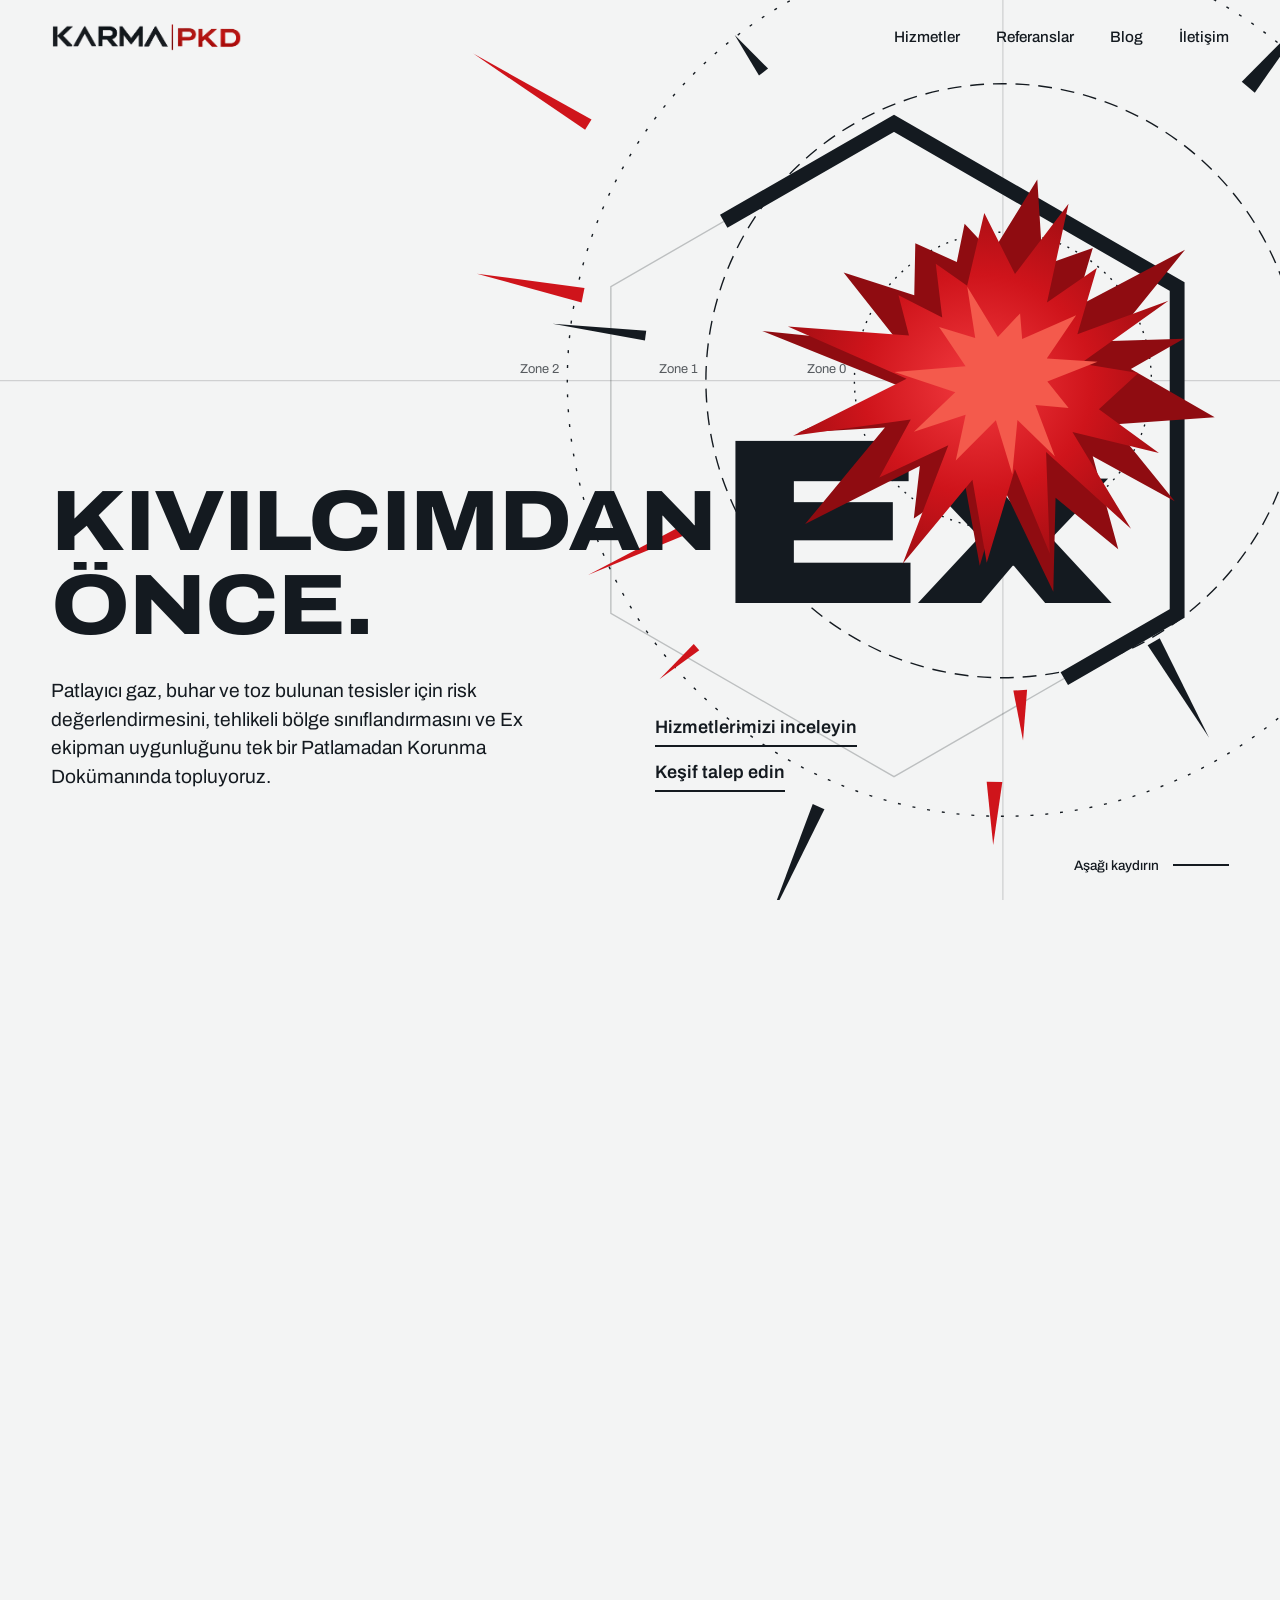
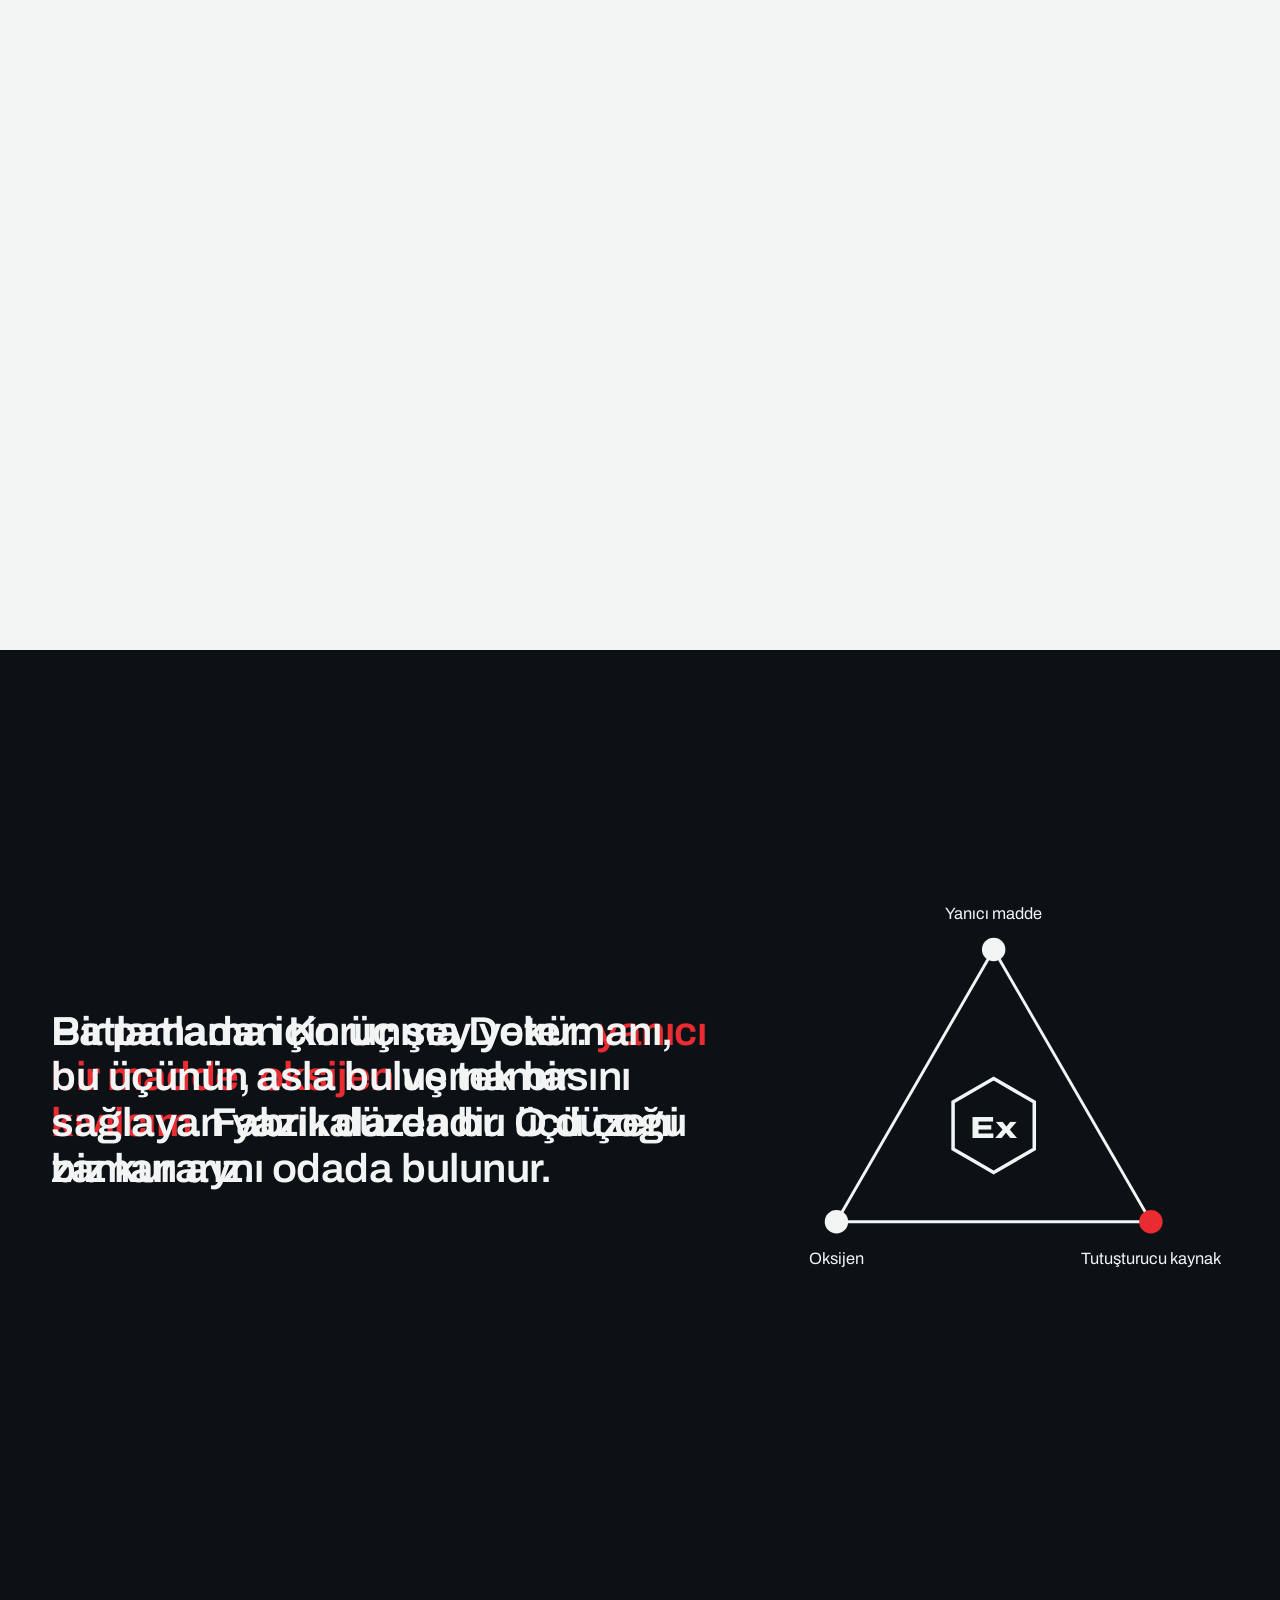
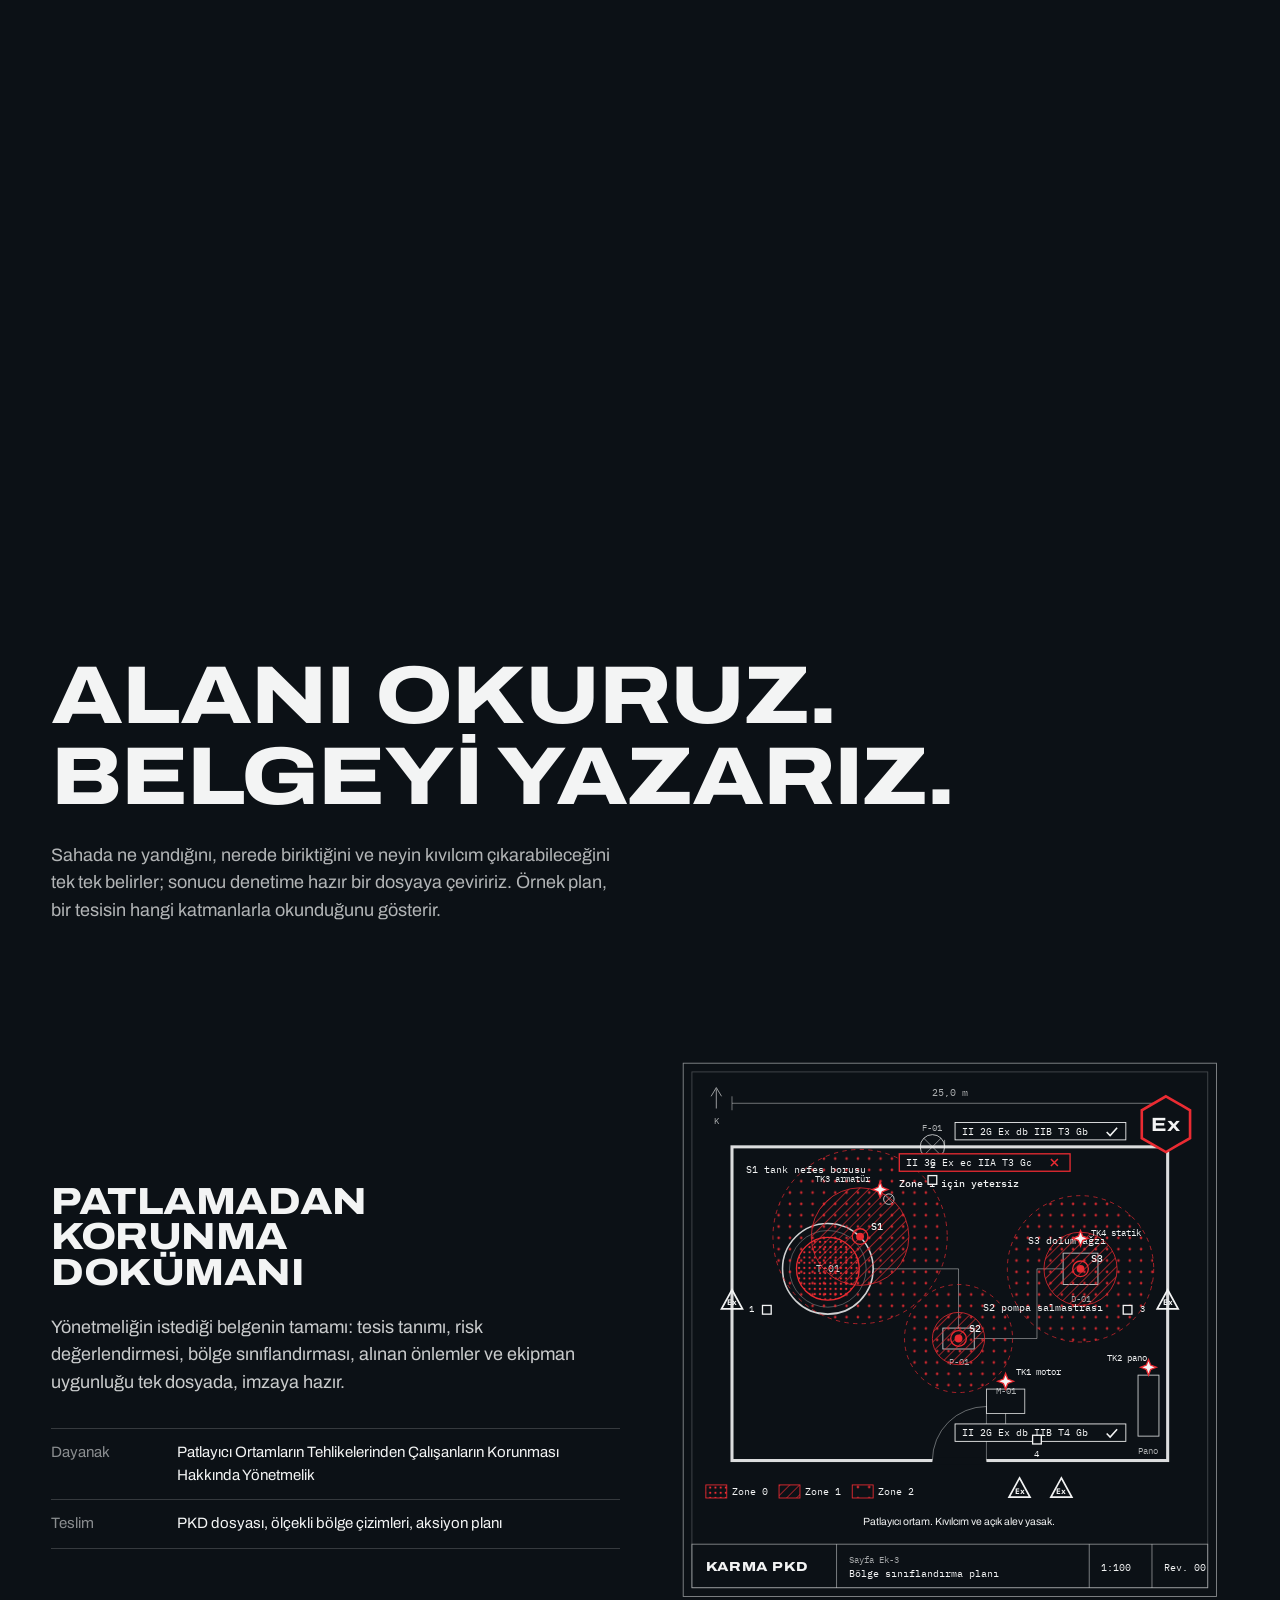
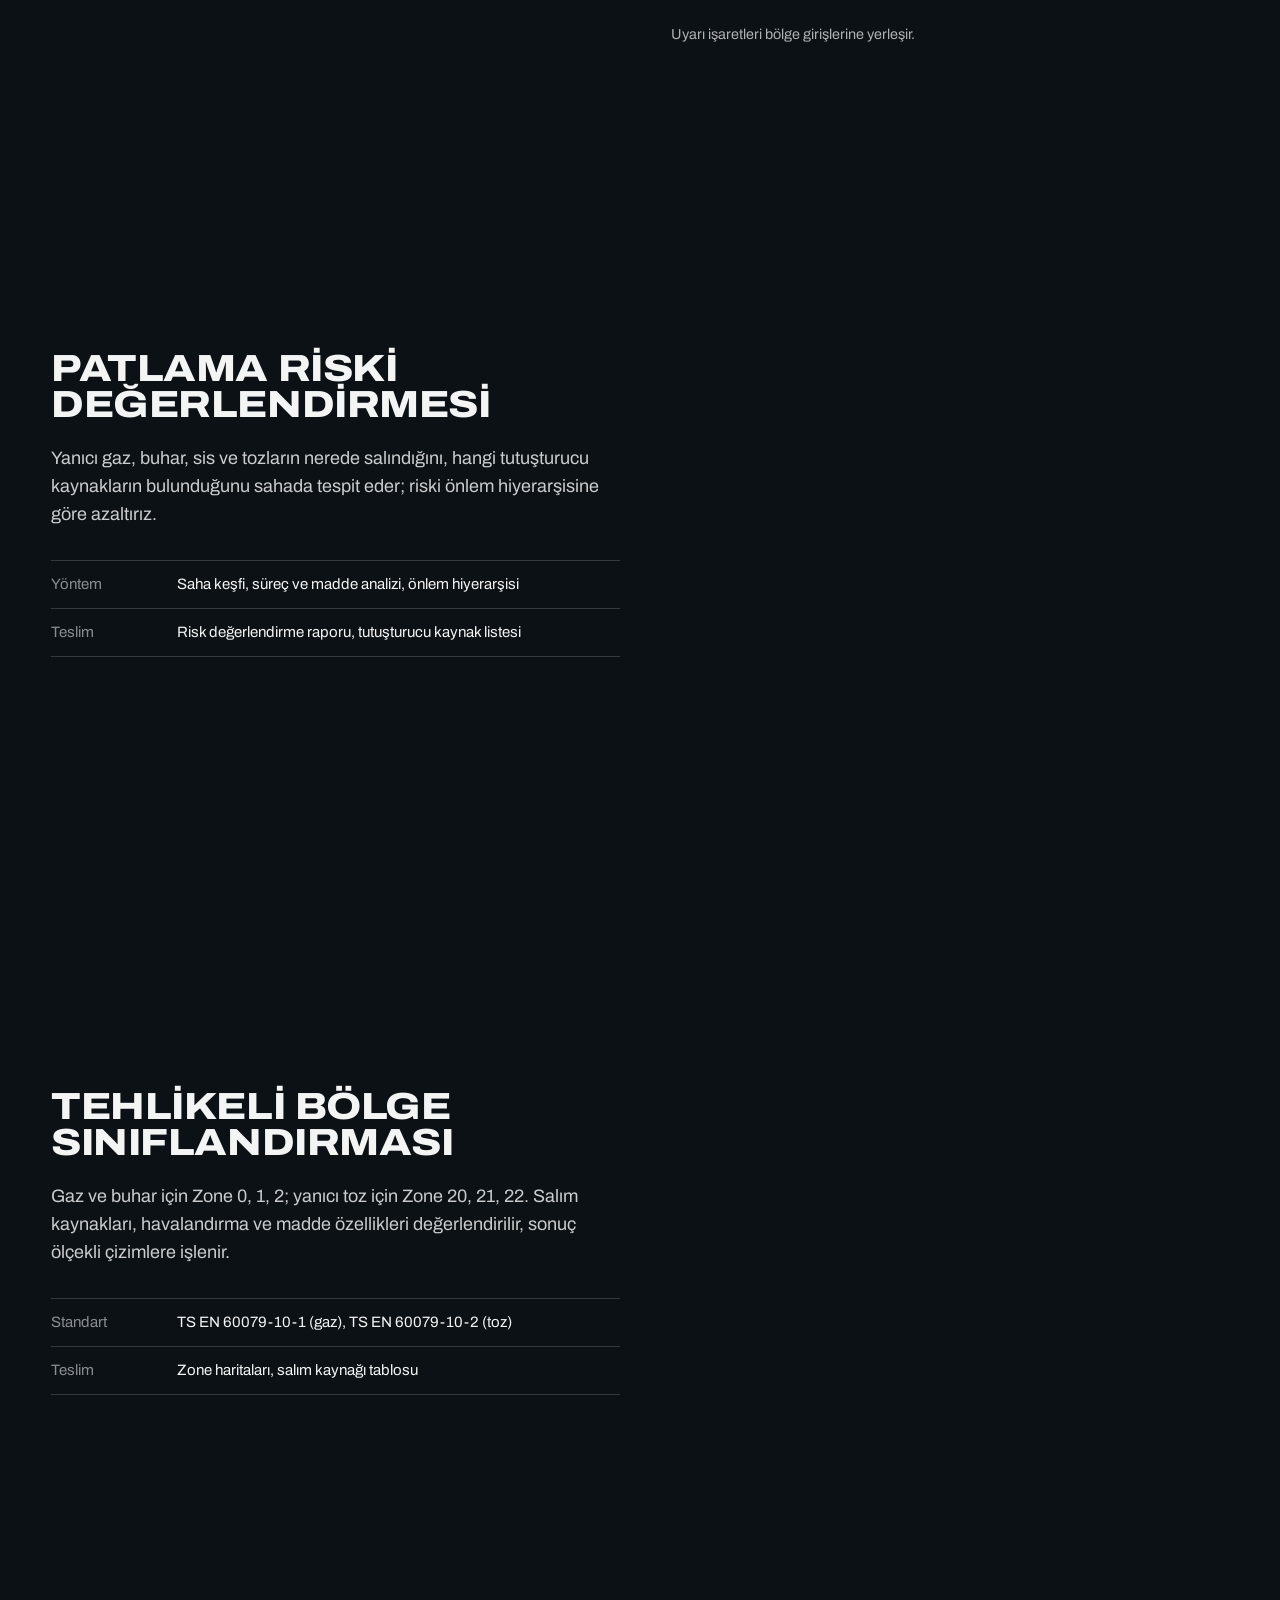
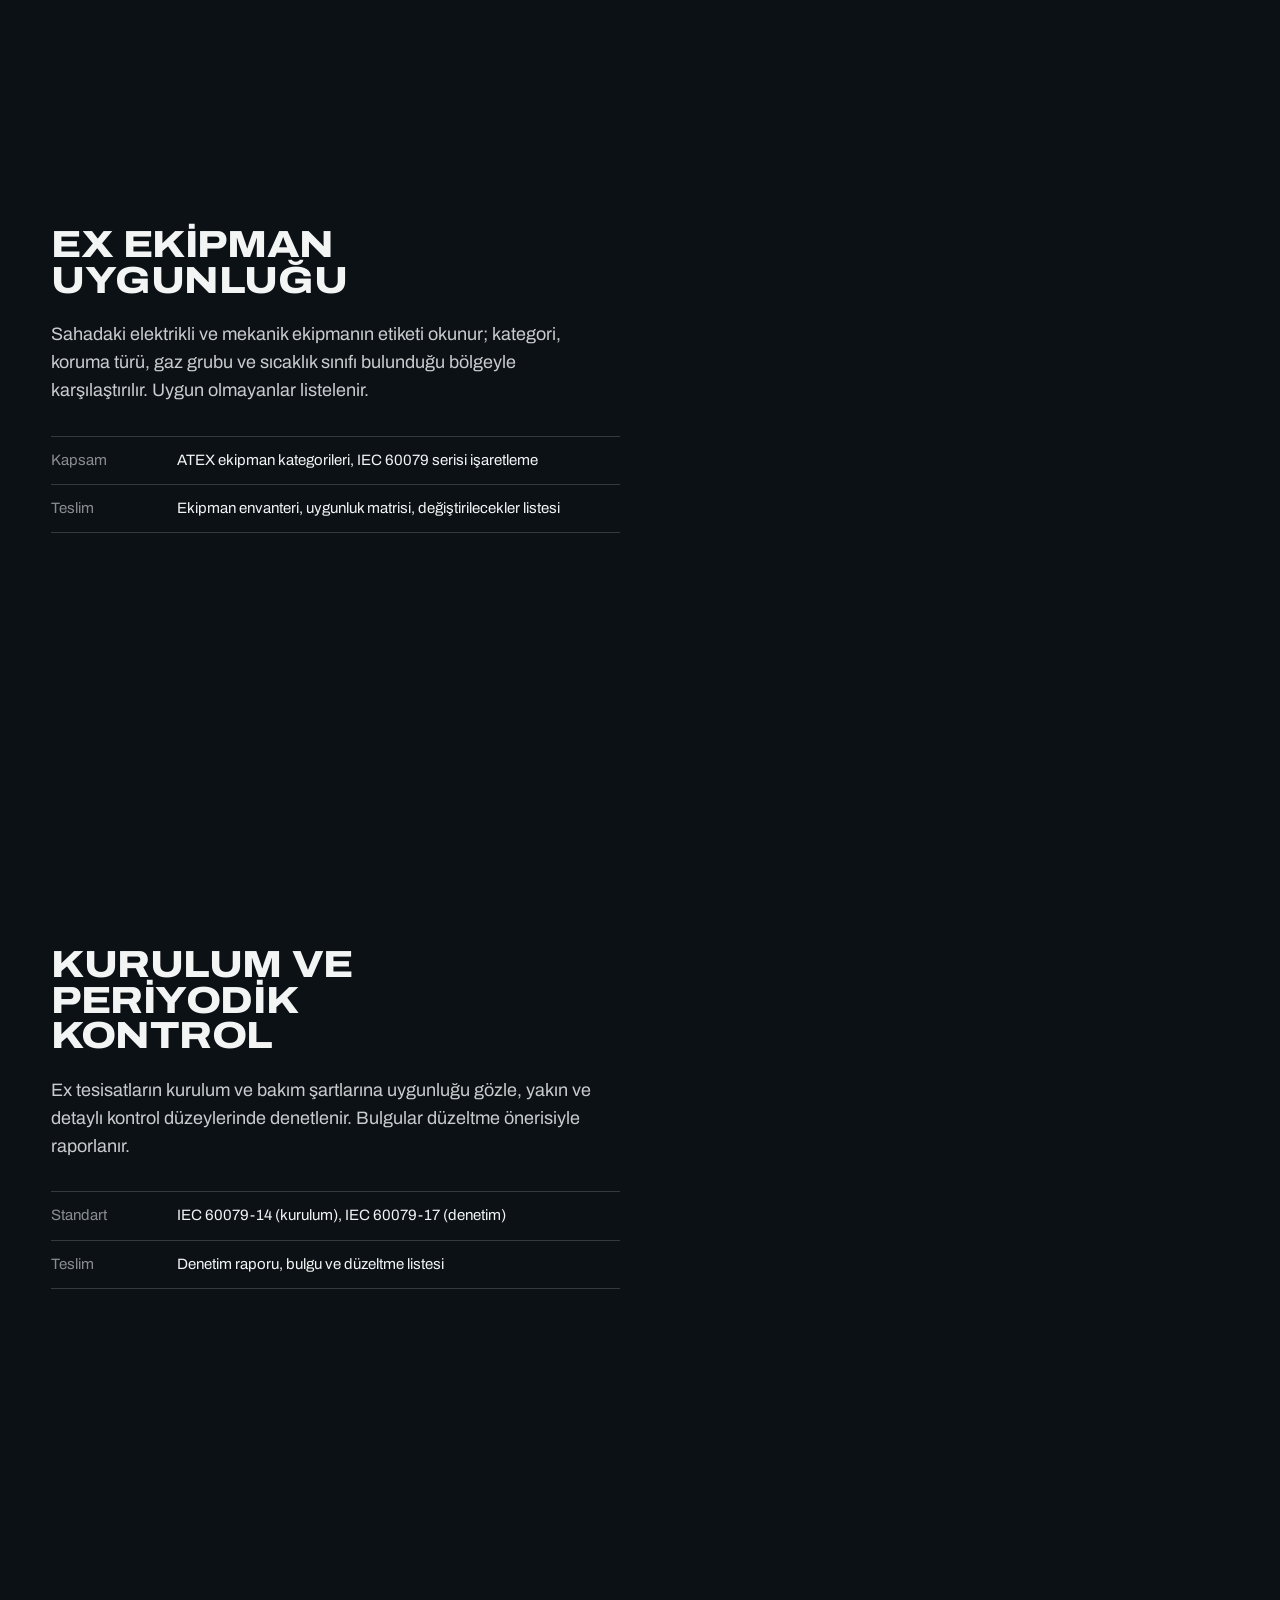
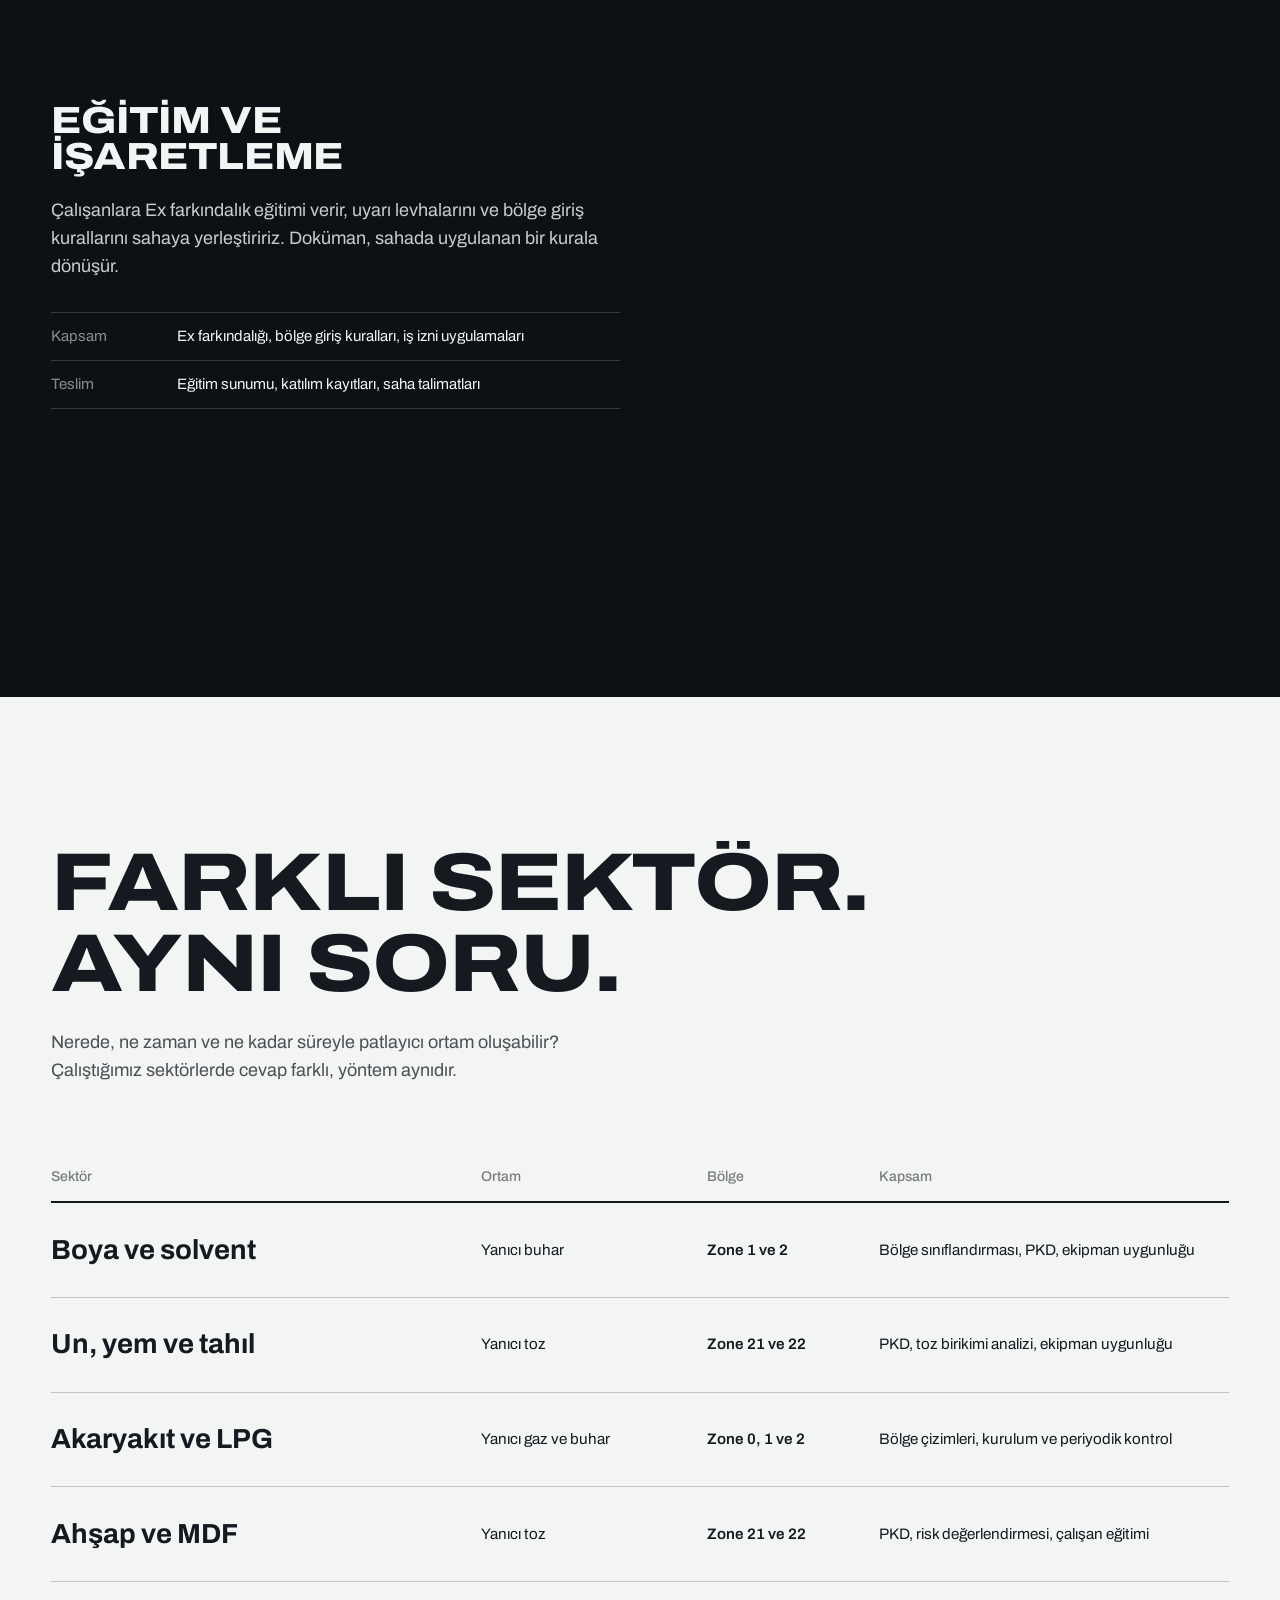
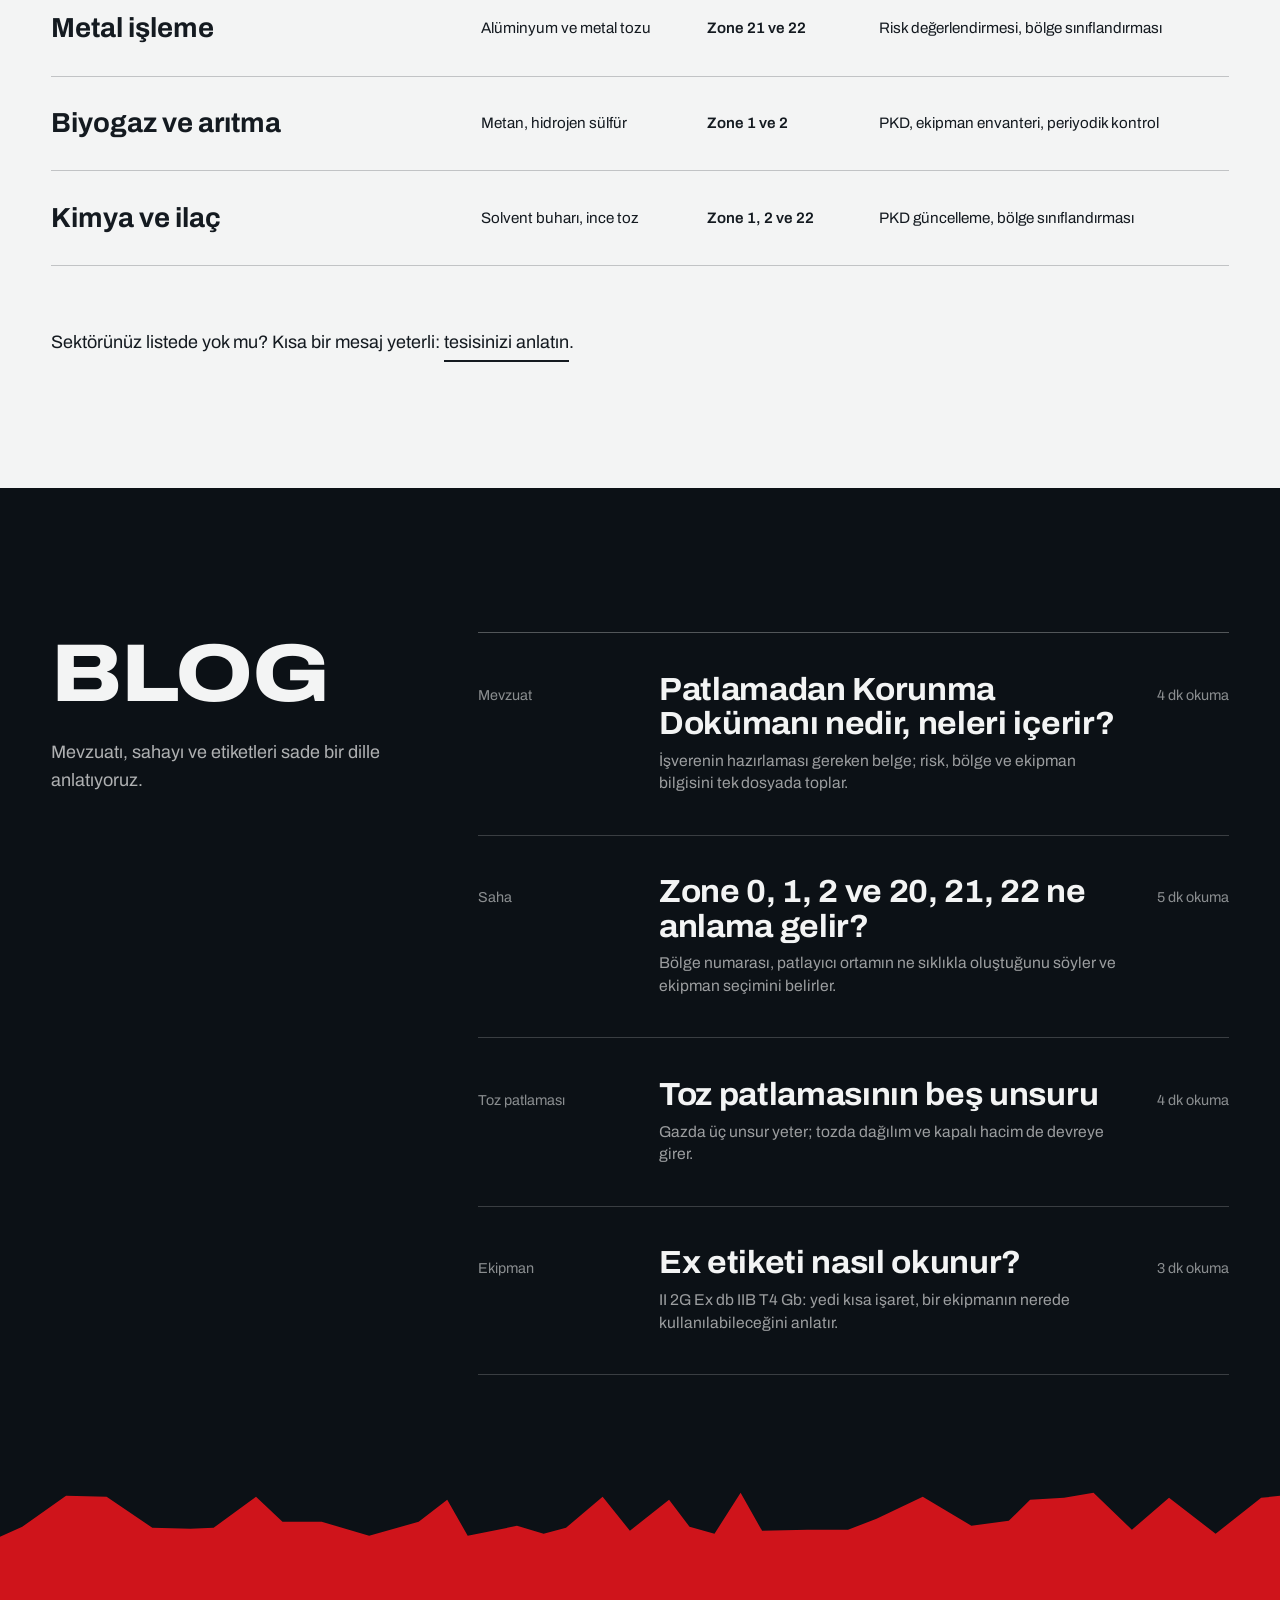
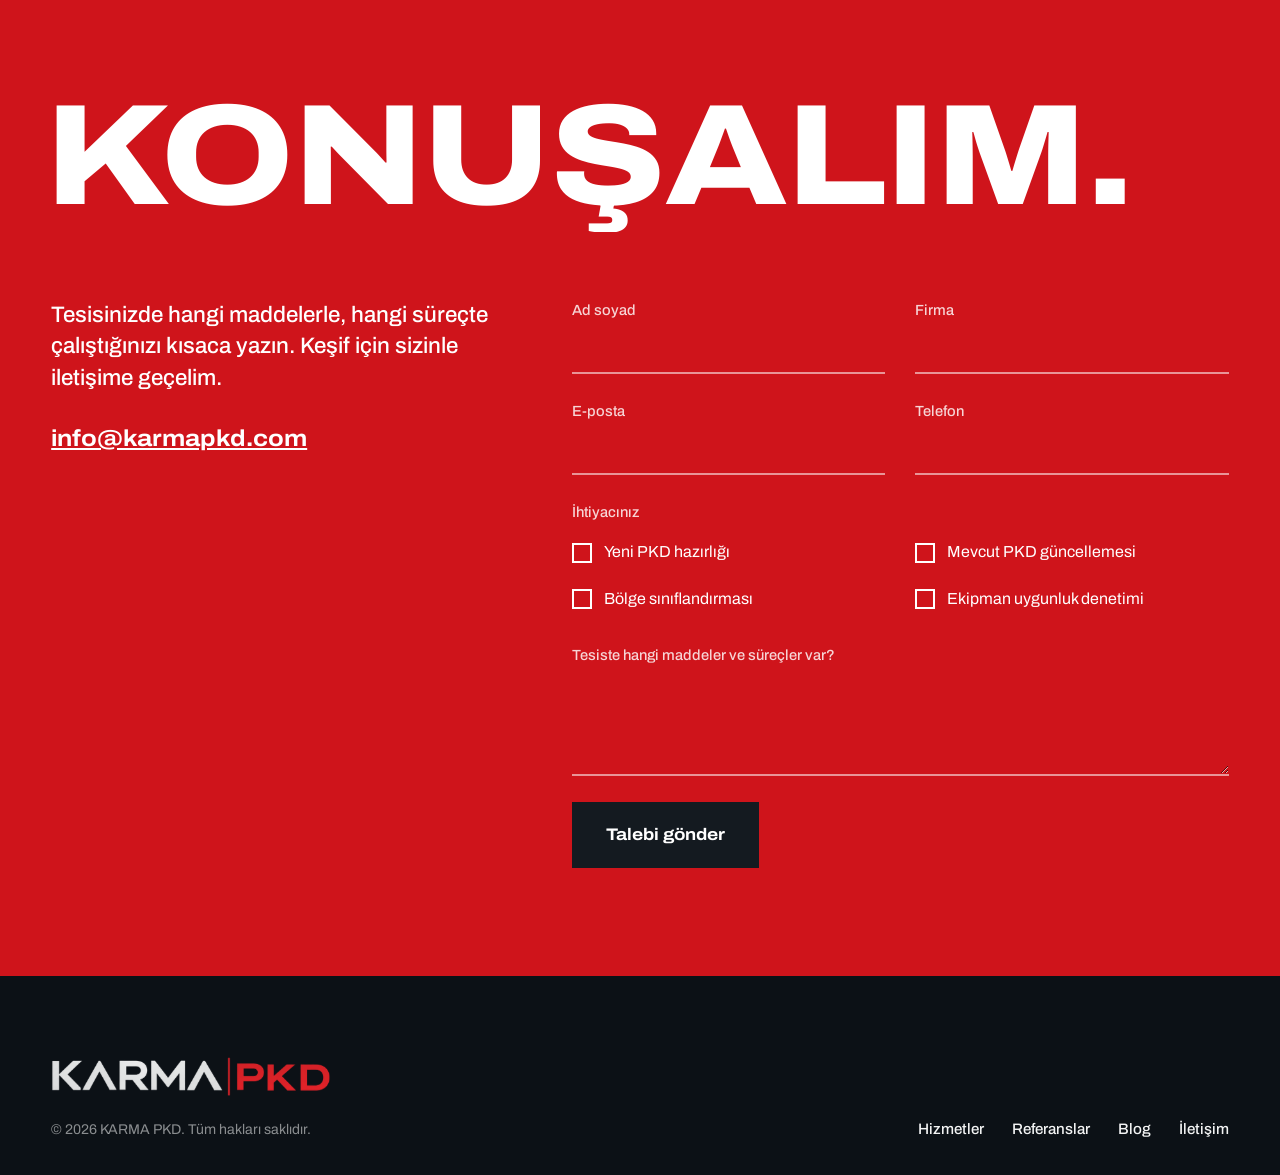
==== index.html @ 76001fc1 "Add files via upload" ====
<!DOCTYPE html>
<html lang="tr">
<head>
<meta charset="utf-8">
<meta name="viewport" content="width=device-width, initial-scale=1, viewport-fit=cover">
<title>KARMA PKD | Patlamadan Korunma Dokümanı</title>
<meta name="description" content="KARMA PKD: patlayıcı ortam oluşabilecek tesisler için patlamadan korunma dokümanı, patlama riski değerlendirmesi, tehlikeli bölge sınıflandırması ve Ex ekipman uygunluğu hizmetleri.">
<meta name="theme-color" content="#f3f4f4">
<script>document.documentElement.classList.add('js')</script>
<link rel="preconnect" href="https://fonts.googleapis.com">
<link rel="preconnect" href="https://fonts.gstatic.com" crossorigin>
<link href="https://fonts.googleapis.com/css2?family=Archivo:wdth,wght@62..125,100..900&family=IBM+Plex+Mono:wght@400;500&display=swap" rel="stylesheet">
<style>
*,*::before,*::after{box-sizing:border-box}
:root{
  --ink:#141a20;
  --night:#0c1116;
  --night-2:#151c23;
  --paper:#f3f4f4;
  --paper-2:#e4e7e8;
  --red:#cf141b;
  --red-hot:#ea2b32;
  --red-deep:#9e0d12;
  --f:'Archivo','Helvetica Neue',Arial,sans-serif;
  --mono:'IBM Plex Mono',ui-monospace,Menlo,Consolas,monospace;
  --pad:clamp(20px,4vw,64px);
  --ease:cubic-bezier(.2,.8,.1,1);
  color-scheme:light;
  padding-top:env(safe-area-inset-top,0px);
  padding-bottom:env(safe-area-inset-bottom,0px);
}
html{scroll-behavior:auto;-webkit-text-size-adjust:100%;overflow-x:clip;scroll-padding-top:env(safe-area-inset-top,0px);background:var(--night)}
body{margin:0;background:var(--paper);color:var(--ink);font-family:var(--f);font-weight:400;font-variation-settings:"wdth" 100;font-size:clamp(1rem,.3vw + .93rem,1.125rem);line-height:1.55;-webkit-font-smoothing:antialiased;overflow-x:clip}
h1,h2,h3,p,ul,ol,dl,dd,figure{margin:0}
ul,ol{padding:0;list-style:none}
a{color:inherit}
button{font:inherit;color:inherit;background:none;border:0;padding:0;cursor:pointer}
img{max-width:100%}
:focus-visible{outline:2px solid var(--red-hot);outline-offset:4px}
.on-red :focus-visible,.contact :focus-visible{outline-color:#fff}
.sr{position:absolute;width:1px;height:1px;overflow:hidden;clip:rect(0 0 0 0);white-space:nowrap}

/* display type — echoes the wide, heavy wordmark */
.disp{font-weight:800;font-variation-settings:"wdth" 118;text-transform:uppercase;letter-spacing:-.012em;line-height:.94}
.ln{display:block;overflow:hidden;padding:.04em 0 .1em;margin-bottom:-.1em}
.ln>span{display:inline-block}
.js .rv .ln>span{transform:translateY(108%);transition:transform 1.1s var(--ease)}
.js .rv.in .ln>span{transform:none}
.js .rv.in .ln:nth-child(2)>span{transition-delay:.09s}
.js .rv.in .ln:nth-child(3)>span{transition-delay:.18s}

/* ───────── header ───────── */
.hdr{position:fixed;top:0;left:0;right:0;z-index:60;padding:calc(env(safe-area-inset-top,0px) + 20px) var(--pad) 18px;display:flex;align-items:center;justify-content:space-between;color:var(--fg);--fg:var(--ink);--ul:var(--red);pointer-events:none;transition:color .35s}
.hdr>*{pointer-events:auto}
.hdr[data-theme=ink]{--fg:var(--paper)}
.hdr[data-theme=red]{--fg:#fff;--ul:#fff}
.logo{display:block;position:relative;width:clamp(150px,15vw,212px);aspect-ratio:878/125}
.lg{position:absolute;inset:0;background:center/contain no-repeat;opacity:0;transition:opacity .35s}
.lg-dark{background-image:url([data-uri])}
.lg-light{background-image:url([data-uri])}
.lg-mono{background-image:url([data-uri])}
.hdr[data-theme=paper] .lg-dark,.hdr[data-theme=ink] .lg-light,.hdr[data-theme=red] .lg-mono{opacity:1}
.nav{display:flex;gap:clamp(22px,2.8vw,46px)}
.nav a,.menu-btn{position:relative;text-decoration:none;font-size:.95rem;font-weight:500;padding:6px 0;color:var(--fg)}
.nav a::after,.menu-btn::after{content:"";position:absolute;left:0;right:0;bottom:0;height:2px;background:var(--ul);transform:scaleX(0);transform-origin:left;transition:transform .4s var(--ease)}
.nav a:hover::after,.nav a.on::after,.menu-btn:hover::after{transform:scaleX(1)}
.menu-btn{display:none}
.fuse{position:fixed;left:0;top:0;height:3px;width:100%;background:var(--red);transform-origin:left;transform:scaleX(0);z-index:70;pointer-events:none}

.sheet{position:fixed;inset:0;z-index:55;background:var(--night);color:var(--paper);display:flex;flex-direction:column;justify-content:flex-end;padding:var(--pad);padding-bottom:calc(var(--pad) + env(safe-area-inset-bottom,0px));clip-path:circle(0px at calc(100% - 44px) 40px);transition:clip-path .8s cubic-bezier(.7,0,.2,1);visibility:hidden}
.sheet.open{clip-path:circle(160vmax at calc(100% - 44px) 40px);visibility:visible}
.sheet a{display:block;text-decoration:none;font-weight:800;font-variation-settings:"wdth" 118;font-size:clamp(1.8rem,8.6vw,3.6rem);text-transform:uppercase;line-height:1.12;padding:.06em 0;border-top:1px solid rgba(243,244,244,.16)}
.sheet a:last-child{border-bottom:1px solid rgba(243,244,244,.16)}

/* ───────── hero ───────── */
.hero{position:relative;height:250vh;height:250svh;background:var(--paper)}
.hero-stage{position:sticky;top:0;height:100vh;height:100svh;overflow:hidden}
.hero-art{--h:min(110vh,120vw);position:absolute;height:var(--h);width:var(--h);top:calc(50% - var(--h)/2);right:calc(var(--h)*-.11);transform-origin:61% 43%}
.hero-art svg{display:block;width:100%;height:100%;overflow:visible}
.hero-art text{font-family:var(--f)}
.ex{font-weight:900;font-variation-settings:"wdth" 125;font-size:238px;fill:var(--ink);letter-spacing:-4px}
.js .ex{opacity:0;transform:translateY(46px);transition:opacity .9s ease .5s,transform 1.2s var(--ease) .5s}
.js .go .ex{opacity:1;transform:none}
.zl{font-family:var(--mono);font-size:13px;fill:var(--ink);opacity:.7}
.js .zl,.js .ghost,.js .guide{opacity:0;transition:opacity 1.2s ease .9s}
.js .go .zl{opacity:.7}
.js .go .ghost{opacity:.24}
.js .go .guide{opacity:.2}

.hero-copy{position:absolute;left:var(--pad);bottom:clamp(70px,12vh,130px);right:var(--pad);z-index:3}
.hero h1{font-size:clamp(2.1rem,6.7vw,7.8rem);font-variation-settings:"wdth" 62;transition:font-variation-settings 1.6s var(--ease) .55s}
.js .hero h1{font-variation-settings:"wdth" 62}
.js .go h1{font-variation-settings:"wdth" 114}
.hero h1 .ln>span{transform:translateY(108%)}
.go h1 .ln>span{transform:none;transition:transform 1.2s var(--ease) 1s}
.go h1 .ln:nth-child(2)>span{transition-delay:1.12s}
html:not(.js) .hero h1 .ln>span{transform:none}
html:not(.js) .hero h1{font-variation-settings:"wdth" 114}
.hero-under{display:grid;grid-template-columns:minmax(0,30em) auto;gap:clamp(28px,5vw,90px);align-items:end;margin-top:clamp(20px,3.4vh,40px)}
.lead{max-width:30em;font-size:clamp(1rem,.4vw + .92rem,1.2rem);line-height:1.5}
.js .lead,.js .hero-links{opacity:0;transform:translateY(14px);transition:opacity 1s ease 1.7s,transform 1.2s var(--ease) 1.7s}
.js .go .lead,.js .go .hero-links{opacity:1;transform:none}
.hero-links{display:flex;flex-direction:column;align-items:flex-start;gap:12px;font-weight:600}
.tl{position:relative;text-decoration:none;display:inline-block;padding-bottom:5px;background:linear-gradient(currentColor,currentColor) left bottom/100% 2px no-repeat}
.tl::after{content:"";position:absolute;left:0;bottom:0;height:2px;width:100%;background:var(--red);transform:scaleX(0);transform-origin:left;transition:transform .5s var(--ease)}
.tl:hover::after{transform:scaleX(1)}
.hero-foot{position:absolute;right:var(--pad);bottom:24px;z-index:3;display:flex;align-items:center;gap:14px;font-size:.85rem;font-weight:500}
.hero-foot i{display:block;width:56px;height:2px;background:var(--ink);transform-origin:left;animation:cue 2.4s var(--ease) infinite}
@keyframes cue{0%{transform:scaleX(0)}55%{transform:scaleX(1)}100%{transform:scaleX(1);opacity:0}}
.blast{position:absolute;inset:0;z-index:4;pointer-events:none}
.blast i{position:absolute;inset:0;display:block;clip-path:circle(0px at 50% 50%)}
.b-red{background:var(--red)}
.b-night{background:var(--night)}

/* ───────── manifesto ───────── */
.manifesto{position:relative;height:340vh;background:var(--night);color:var(--paper)}
.mf-stage{position:sticky;top:0;height:100vh;height:100svh;display:grid;grid-template-columns:minmax(0,7fr) minmax(0,5fr);align-items:center;gap:var(--pad);padding:0 var(--pad)}
.mf-texts{display:grid}
.mf-text{grid-area:1/1;font-weight:600;font-variation-settings:"wdth" 104;font-size:clamp(1.55rem,3.15vw,3.5rem);line-height:1.13;letter-spacing:-.012em;max-width:19em}
.mf-text .w{color:rgba(243,244,244,.15);transition:color .35s}
.mf-text .w.on{color:var(--paper)}
.mf-text b{font-weight:inherit}
.mf-text b .w.on{color:var(--red-hot)}
.mf-dia{width:100%;max-height:78vh;justify-self:end;overflow:visible}
.mf-dia text{font-family:var(--f);font-size:14px;fill:var(--paper)}

/* ───────── services ───────── */
.services{position:relative;background:var(--night);color:var(--paper);padding-top:clamp(70px,16vh,180px)}
.svc-head{padding:0 var(--pad) clamp(30px,8vh,90px)}
.svc-head h2{font-size:clamp(2.2rem,6.4vw,7.4rem)}
.svc-head p{max-width:32em;margin-top:clamp(18px,3vh,34px);color:rgba(243,244,244,.72)}
.svc-wrap{display:grid;grid-template-columns:minmax(0,1.02fr) minmax(0,1fr);gap:var(--pad);padding:0 var(--pad)}
.svc{min-height:82vh;display:flex;flex-direction:column;justify-content:center;padding:6vh 0;opacity:.22;transition:opacity .6s ease}
.svc.is-on{opacity:1}
.svc h3{font-size:clamp(1.6rem,2.95vw,3.2rem);font-variation-settings:"wdth" 116;max-width:11em}
.svc p{margin-top:clamp(16px,2.6vh,28px);max-width:31em;color:rgba(243,244,244,.82)}
.spec{margin-top:clamp(20px,3.4vh,38px);max-width:34em}
.spec div{display:grid;grid-template-columns:7.2em 1fr;gap:18px;padding:12px 0;border-top:1px solid rgba(243,244,244,.18);font-size:.94rem}
.spec div:last-child{border-bottom:1px solid rgba(243,244,244,.18)}
.spec dt{color:rgba(243,244,244,.55)}
.svc-dia{position:relative}
.dia-sticky{position:sticky;top:11vh;height:78vh;display:flex;flex-direction:column;justify-content:center;gap:14px}
.dia-svg{display:block;width:100%;max-height:calc(78vh - 44px);color:var(--paper);overflow:visible}
.dia-cap{font-size:.9rem;color:rgba(243,244,244,.7);min-height:1.5em;transition:opacity .3s}
.dia-svg text{font-family:var(--mono);fill:currentColor}
.dia-svg .sans{font-family:var(--f)}
.dia-svg [data-on]{opacity:0;transition:opacity .7s ease}
.dia-svg [data-on].on{opacity:1}
.dia-svg [data-on].dim{opacity:.32}
.zone-c{transform-box:fill-box;transform-origin:center;transition:transform 1s var(--ease)}
[data-on]:not(.on):not(.dim) .zone-c{transform:scale(.2)}
.route{stroke-dasharray:100;stroke-dashoffset:100;transition:stroke-dashoffset 2.2s cubic-bezier(.5,0,.2,1)}
.on .route{stroke-dashoffset:0}
.cp{opacity:0;transition:opacity .4s ease}
.on .cp{opacity:1}
.on .cp:nth-of-type(1){transition-delay:.5s}.on .cp:nth-of-type(2){transition-delay:.95s}.on .cp:nth-of-type(3){transition-delay:1.4s}.on .cp:nth-of-type(4){transition-delay:1.85s}
.stamp{transform-box:fill-box;transform-origin:center;transform:scale(1.7) rotate(-14deg);opacity:0;transition:transform .6s var(--ease) .3s,opacity .3s ease .3s}
.on .stamp{transform:none;opacity:1}

/* ───────── references ───────── */
.refs{background:var(--paper);color:var(--ink);padding:clamp(80px,16vh,190px) var(--pad) clamp(80px,14vh,160px)}
.refs h2{font-size:clamp(2.2rem,6.4vw,7.4rem)}
.refs-sub{max-width:31em;margin:clamp(18px,3vh,34px) 0 clamp(40px,9vh,100px);color:rgba(20,26,32,.75)}
.tbl-h,.row{display:grid;grid-template-columns:minmax(0,2.2fr) minmax(0,1.1fr) minmax(0,.8fr) minmax(0,1.9fr);gap:24px;align-items:center}
.tbl-h{padding:0 0 14px;font-size:.88rem;color:rgba(20,26,32,.55);font-weight:500}
.rows{border-top:2px solid var(--ink)}
.row{position:relative;padding:clamp(20px,3.6vh,34px) 0;border-bottom:1px solid rgba(20,26,32,.22);isolation:isolate;transition:color .35s ease,padding .5s var(--ease)}
.row::before{content:"";position:absolute;inset:0 calc(var(--pad)*-1);background:var(--ink);transform:scaleX(0);transform-origin:left;transition:transform .6s var(--ease);z-index:-1}
.row:hover,.row:focus-within{color:var(--paper);padding-left:18px}
.row:hover::before,.row:focus-within::before{transform:scaleX(1)}
.row h3{font-weight:700;font-size:clamp(1.3rem,2.15vw,2.3rem);line-height:1.05;font-variation-settings:"wdth" 100;transition:font-variation-settings .6s var(--ease);white-space:nowrap}
.row:hover h3,.row:focus-within h3{font-variation-settings:"wdth" 118}
.row .z{font-variation-settings:"wdth" 100;font-weight:600}
.row:hover .z,.row:focus-within .z{color:var(--red-hot)}
.row p{font-size:.95rem;line-height:1.4}
.refs-note{margin-top:clamp(36px,7vh,70px);max-width:34em}

/* ───────── blog ───────── */
.blog{background:var(--night);color:var(--paper);padding:clamp(80px,16vh,190px) var(--pad) clamp(110px,18vh,200px);display:grid;grid-template-columns:minmax(0,4fr) minmax(0,8fr);gap:var(--pad)}
.blog-head{align-self:start;position:sticky;top:16vh}
.blog h2{font-size:clamp(2.2rem,6.4vw,7.4rem)}
.blog-head p{margin-top:clamp(16px,3vh,30px);max-width:20em;color:rgba(243,244,244,.7)}
.posts{border-top:1px solid rgba(243,244,244,.3)}
.post{display:grid;grid-template-columns:8.5em minmax(0,1fr) auto;gap:8px 28px;align-items:baseline;width:100%;text-align:left;padding:clamp(24px,4.4vh,44px) 0;border-bottom:1px solid rgba(243,244,244,.2);position:relative}
.post .cat{font-size:.9rem;color:rgba(243,244,244,.55)}
.post h3{font-weight:700;font-variation-settings:"wdth" 104;font-size:clamp(1.35rem,2.5vw,2.6rem);line-height:1.08;letter-spacing:-.01em;transition:transform .6s var(--ease)}
.post .exc{grid-column:2;font-size:.98rem;line-height:1.45;color:rgba(243,244,244,.62);max-width:34em}
.post .rt{font-size:.9rem;color:rgba(243,244,244,.55)}
.post .bm{position:absolute;left:8.5em;top:calc(clamp(24px,4.4vh,44px) + .15em);width:0;height:1em;overflow:hidden;transition:width .5s var(--ease)}
.post svg.mk{position:absolute;left:0;top:0;width:1em;height:1em;fill:var(--red-hot);transform:scale(0) rotate(-40deg);transition:transform .5s var(--ease)}
.post:hover h3,.post:focus-visible h3{transform:translateX(1.15em)}
.post:hover .mk,.post:focus-visible .mk{transform:scale(1) rotate(0)}
.post:hover .bm,.post:focus-visible .bm{width:1.2em}
.post .mkwrap{position:absolute;left:calc(8.5em + 28px);top:clamp(24px,4.4vh,44px);width:1.1em;height:1.1em;font-size:clamp(1.35rem,2.5vw,2.6rem);pointer-events:none}
.post .mkwrap svg{position:absolute;inset:0;width:100%;height:100%;fill:var(--red-hot);transform:scale(0) rotate(-50deg);transition:transform .55s var(--ease)}
.post:hover .mkwrap svg,.post:focus-visible .mkwrap svg{transform:scale(.86) rotate(0)}

/* reader */
.reader{position:fixed;inset:0;z-index:90;background:var(--paper);color:var(--ink);overflow-y:auto;clip-path:inset(100% 0 0 0);visibility:hidden;transition:clip-path .8s cubic-bezier(.7,0,.2,1),visibility 0s linear .8s;overscroll-behavior:contain}
.reader.open{clip-path:inset(0);visibility:visible;transition:clip-path .8s cubic-bezier(.7,0,.2,1),visibility 0s}
.rd-bar{position:sticky;top:0;display:flex;justify-content:space-between;align-items:center;padding:calc(env(safe-area-inset-top,0px) + 20px) var(--pad) 16px;background:var(--paper);border-bottom:1px solid rgba(20,26,32,.16);z-index:2}
.rd-bar span{font-size:.92rem;color:rgba(20,26,32,.6)}
.rd-close{font-weight:600;position:relative;padding:6px 0}
.rd-close::after{content:"";position:absolute;left:0;right:0;bottom:0;height:2px;background:var(--red);transform-origin:left;transition:transform .4s var(--ease)}
.rd-close:hover::after{transform:scaleX(.4)}
.rd-body{padding:clamp(40px,10vh,110px) var(--pad) clamp(80px,14vh,160px);display:grid;grid-template-columns:minmax(0,5fr) minmax(0,7fr);gap:var(--pad)}
.rd-body h2{font-size:clamp(1.9rem,4.2vw,4.6rem);font-variation-settings:"wdth" 114;position:sticky;top:calc(env(safe-area-inset-top,0px) + 110px);align-self:start}
.rd-text{max-width:36em}
.rd-text p{margin:0 0 1.15em;font-size:clamp(1.02rem,.3vw + .96rem,1.18rem);line-height:1.62}
.rd-text h3{margin:2em 0 .7em;font-weight:800;font-variation-settings:"wdth" 114;font-size:1.25rem;text-transform:uppercase;letter-spacing:-.005em}
.rd-text dl{margin:0 0 1.6em;border-top:2px solid var(--ink)}
.rd-text dl div{display:grid;grid-template-columns:9em 1fr;gap:18px;padding:14px 0;border-bottom:1px solid rgba(20,26,32,.2)}
.rd-text dt{font-weight:700}
.rd-text dd{margin:0}
.rd-text .mark{display:flex;flex-wrap:wrap;gap:6px 14px;font-family:var(--mono);font-weight:500;font-size:clamp(1.15rem,2.6vw,2rem);padding:22px 0;border-top:2px solid var(--ink);margin:0 0 4px}
.rd-text .mark span{color:var(--ink)}
.rd-text .mark span:nth-child(odd){color:var(--red)}

/* ───────── contact ───────── */
.contact{position:relative;background:var(--red);color:#fff;padding:clamp(120px,22vh,240px) var(--pad) clamp(70px,12vh,130px);margin-top:-46px}
.contact h2{font-size:clamp(2.6rem,11.2vw,15rem);font-variation-settings:"wdth" 116;line-height:.86;margin-left:-.04em}
.ct-grid{display:grid;grid-template-columns:minmax(0,5fr) minmax(0,7fr);gap:var(--pad);margin-top:clamp(40px,9vh,100px)}
.ct-info p{max-width:24em;font-size:clamp(1.1rem,.6vw + 1rem,1.4rem);line-height:1.4;font-weight:500}
.ct-info .mail{margin-top:28px;display:inline-block;font-weight:700;font-variation-settings:"wdth" 112;font-size:clamp(1.1rem,1.8vw,1.7rem);word-break:break-all}
.form{display:grid;grid-template-columns:1fr 1fr;gap:26px 30px}
.fld{display:flex;flex-direction:column;gap:4px;position:relative}
.fld.full{grid-column:1/-1}
.fld label,.opts legend{font-size:.92rem;font-weight:500;color:rgba(255,255,255,.82)}
.fld input,.fld textarea{font:inherit;font-size:1.15rem;color:#fff;background:transparent;border:0;border-bottom:2px solid rgba(255,255,255,.55);padding:8px 0 10px;border-radius:0;outline:0;transition:border-color .3s;resize:vertical}
.fld textarea{min-height:5.2em}
.fld input:focus,.fld textarea:focus{border-bottom-color:#fff;border-bottom-width:2px;box-shadow:0 2px 0 0 #fff}
.opts{grid-column:1/-1;border:0;padding:0;margin:0;display:grid;grid-template-columns:1fr 1fr;gap:10px 30px}
.opts legend{margin-bottom:10px;padding:0}
.opt{display:flex;align-items:center;gap:12px;cursor:pointer;font-size:1rem;padding:6px 0}
.opt input{appearance:none;-webkit-appearance:none;margin:0;width:20px;height:20px;border:2px solid #fff;display:grid;place-content:center;flex:none;cursor:pointer;background:transparent}
.opt input::after{content:"";width:10px;height:10px;background:var(--ink);transform:scale(0);transition:transform .25s var(--ease)}
.opt input:checked::after{transform:scale(1)}
.opt input:checked{background:#fff}
.opt input:focus-visible{outline:2px solid #fff;outline-offset:3px}
.send{grid-column:1/-1;display:flex;align-items:center;gap:26px;flex-wrap:wrap}
.btn{background:var(--ink);color:#fff;font-weight:700;font-variation-settings:"wdth" 112;font-size:1.05rem;padding:20px 34px;border-radius:0;position:relative;overflow:hidden;transition:color .4s}
.btn::before{content:"";position:absolute;inset:0;background:#fff;transform:translateY(101%);transition:transform .5s var(--ease)}
.btn span{position:relative}
.btn:hover{color:var(--ink)}
.btn:hover::before{transform:none}
.btn:focus-visible{outline-color:#fff}
.status{font-size:.98rem;max-width:26em;min-height:1.5em}
.status.err{font-weight:600}

/* footer */
.foot{background:var(--night);color:var(--paper);padding:clamp(50px,9vh,90px) var(--pad) calc(34px + env(safe-area-inset-bottom,0px));display:grid;grid-template-columns:minmax(0,1fr) auto;gap:30px;align-items:end}
.foot .logo{width:clamp(200px,22vw,320px)}
.foot small{display:block;margin-top:22px;color:rgba(243,244,244,.55);font-size:.88rem}
.foot nav{display:flex;gap:28px;flex-wrap:wrap;font-size:.95rem;font-weight:500}
.foot nav a{text-decoration:none}
.foot nav a:hover{text-decoration:underline;text-decoration-color:var(--red-hot);text-underline-offset:6px;text-decoration-thickness:2px}

/* ───────── responsive ───────── */
@media (max-width:900px){
  .nav{display:none}
  .menu-btn{display:block}
  .hero-art{--h:max(118vw,66vh);top:calc(7vh - 6vw);right:calc(var(--h)*-.11)}
  .hero h1{font-size:clamp(2rem,9.4vw,4.4rem)}
  .hero-under{grid-template-columns:1fr;gap:18px}
  .hero-links{flex-direction:row;gap:26px;flex-wrap:wrap}
  .hero-foot{display:none}
  .hero-copy{bottom:clamp(40px,7vh,80px)}
  .mf-stage{grid-template-columns:1fr;grid-template-rows:auto auto;align-content:center;gap:24px}
  .mf-dia{order:-1;max-height:32vh;justify-self:center}
  .mf-text{font-size:clamp(1.35rem,5.6vw,2.2rem)}
  .svc-wrap{grid-template-columns:1fr}
  .svc-dia{order:-1;position:sticky;top:0;z-index:5;background:var(--night);margin:0 calc(var(--pad)*-1);padding:64px var(--pad) 10px}
  .dia-sticky{position:static;height:auto}
  .dia-svg{max-height:33vh}
  .dia-cap{font-size:.82rem;min-height:2.6em}
  .svc{min-height:66vh;justify-content:flex-start;padding:3vh 0 6vh}
  .svc h3{max-width:none}
  .tbl-h{display:none}
  .row{grid-template-columns:1fr auto;gap:8px 16px}
  .row h3{grid-column:1}
  .row .z{grid-column:2;text-align:right;white-space:nowrap}
  .row .amb{grid-column:1/-1;order:3}
  .row .kap{grid-column:1/-1;order:4}
  .blog{grid-template-columns:1fr}
  .blog-head{position:static}
  .post{grid-template-columns:1fr auto}
  .post .cat{grid-column:1/-1}
  .post .exc{grid-column:1/-1}
  .post .mkwrap{display:none}
  .post:hover h3{transform:none}
  .rd-body{grid-template-columns:1fr}
  .rd-body h2{position:static}
  .ct-grid{grid-template-columns:1fr}
  .form,.opts{grid-template-columns:1fr}
  .foot{grid-template-columns:1fr}
}
@media (hover:none){
  .row:hover{padding-left:0}
}

/* ───────── reduced motion ───────── */
.rm .hero{height:auto}
.rm .hero-stage{position:relative;height:100svh;min-height:640px}
.rm .blast,.rm .hero-foot i{display:none}
.rm .manifesto{height:auto}
.rm .mf-stage{position:relative;height:auto;padding-top:14vh;padding-bottom:14vh}
.rm .mf-texts{gap:1.4em}
.rm .mf-text{grid-area:auto;opacity:1!important}
.rm .mf-text .w{color:var(--paper)}
.rm .mf-text b .w{color:var(--red-hot)}
.rm *{transition-duration:.01ms!important;animation-duration:.01ms!important;transition-delay:0s!important}

</style>
</head>
<body>
<div class="fuse" id="fuse" aria-hidden="true"></div>

<header class="hdr" id="hdr" data-theme="paper">
  <a class="logo" href="#top" aria-label="KARMA PKD, ana sayfa">
    <span class="lg lg-dark"></span><span class="lg lg-light"></span><span class="lg lg-mono"></span>
  </a>
  <nav class="nav" aria-label="Ana menü">
    <a href="#hizmetler" data-t="hizmetler">Hizmetler</a>
    <a href="#referanslar" data-t="referanslar">Referanslar</a>
    <a href="#blog" data-t="blog">Blog</a>
    <a href="#iletisim" data-t="iletisim">İletişim</a>
  </nav>
  <button class="menu-btn" id="menuBtn" aria-expanded="false" aria-controls="sheet">Menü</button>
</header>

<div class="sheet" id="sheet" aria-hidden="true">
  <a href="#hizmetler">Hizmetler</a>
  <a href="#referanslar">Referanslar</a>
  <a href="#blog">Blog</a>
  <a href="#iletisim">İletişim</a>
</div>

<main>
<!-- ═════════ HERO ═════════ -->
<section class="hero" id="top" data-theme="hero">
  <div class="hero-stage" id="stage">
    <div class="hero-art" id="art" aria-hidden="true">
      <svg viewBox="0 0 1000 1000" xmlns="http://www.w3.org/2000/svg">
        <defs>
          <radialGradient id="gBurst" cx="50%" cy="50%" r="55%">
            <stop offset="0" stop-color="#f23a3f"/><stop offset=".55" stop-color="#cf141b"/><stop offset="1" stop-color="#9e0d12"/>
          </radialGradient>
        </defs>
        <g class="guide" stroke="#141a20" stroke-width="1">
          <line x1="-1200" y1="430" x2="1200" y2="430"/>
          <line x1="610" y1="-200" x2="610" y2="1200"/>
        </g>
        <g id="rings" fill="none" stroke="#141a20">
          <g class="rg"><circle class="ring" cx="610" cy="430" r="0" stroke-width="1.4" stroke-dasharray="2 7" data-r="150"/></g>
          <g class="rg"><circle class="ring" cx="610" cy="430" r="0" stroke-width="1.4" stroke-dasharray="14 9" data-r="300"/></g>
          <g class="rg"><circle class="ring" cx="610" cy="430" r="0" stroke-width="1.4" stroke-dasharray="3 12" data-r="440"/></g>
        </g>
        <g id="zlabels">
          <text class="zl" x="452" y="422" text-anchor="end">Zone 0</text>
          <text class="zl" x="302" y="422" text-anchor="end">Zone 1</text>
          <text class="zl" x="162" y="422" text-anchor="end">Zone 2</text>
        </g>
        <polygon class="ghost" points="500,170 786,335 786,665 500,830 214,665 214,335" fill="none" stroke="#141a20" stroke-width="1.4"/>
        <text class="ex" x="322" y="655">Ex</text>
        <path id="hexPath" d="M328 269 L500 170 L786 335 L786 665 L672 731" fill="none" stroke="#141a20" stroke-width="15" stroke-linejoin="miter" stroke-linecap="butt"/>
        <g id="shards"></g>
        <g id="burst"></g>
        <circle id="shock" cx="610" cy="430" r="0" fill="none" stroke="#cf141b" stroke-width="4" opacity="0"/>
        <circle id="shock2" cx="610" cy="430" r="0" fill="none" stroke="#cf141b" stroke-width="3" opacity="0"/>
        <circle id="burstC" cx="610" cy="430" r="1" fill="none"/>
      </svg>
    </div>

    <div class="hero-copy" id="copy">
      <h1 class="disp" aria-label="Kıvılcımdan önce.">
        <span class="ln" aria-hidden="true"><span>Kıvılcımdan</span></span>
        <span class="ln" aria-hidden="true"><span>önce.</span></span>
      </h1>
      <div class="hero-under">
        <p class="lead">Patlayıcı gaz, buhar ve toz bulunan tesisler için risk değerlendirmesini, tehlikeli bölge sınıflandırmasını ve Ex ekipman uygunluğunu tek bir Patlamadan Korunma Dokümanında topluyoruz.</p>
        <div class="hero-links">
          <a class="tl" href="#hizmetler">Hizmetlerimizi inceleyin</a>
          <a class="tl" href="#iletisim">Keşif talep edin</a>
        </div>
      </div>
    </div>
    <div class="hero-foot" aria-hidden="true"><span>Aşağı kaydırın</span><i></i></div>

    <div class="blast" aria-hidden="true"><i class="b-red" id="bRed"></i><i class="b-night" id="bNight"></i></div>
  </div>
</section>

<!-- ═════════ MANIFESTO ═════════ -->
<section class="manifesto" id="manifesto" data-theme="ink">
  <div class="mf-stage" id="mfStage">
    <div class="mf-texts">
      <p class="mf-text" id="mf1">Bir patlama için üç şey yeter: <b>yanıcı bir madde</b>, <b>oksijen</b> ve tek bir <b>kıvılcım</b>. Fabrikalarda bu üçü çoğu zaman aynı odada bulunur.</p>
      <p class="mf-text" id="mf2">Patlamadan Korunma Dokümanı, bu üçünün asla buluşmamasını sağlayan yazılı düzendir. O düzeni biz kurarız.</p>
    </div>
    <svg class="mf-dia" viewBox="0 0 400 400" aria-hidden="true">
      <g id="mfBurstG"></g>
      <circle id="mfShock" cx="200" cy="222" r="0" fill="none" stroke="#ea2b32" stroke-width="2"/>
      <g id="mfTri" fill="none" stroke="#f3f4f4" stroke-width="2.5">
        <line id="mfE1" x1="200" y1="72" x2="66" y2="304" pathLength="100" stroke-dasharray="100" stroke-dashoffset="100"/>
        <line id="mfE2" x1="66" y1="304" x2="334" y2="304" pathLength="100" stroke-dasharray="100" stroke-dashoffset="100"/>
        <line id="mfE3" x1="334" y1="304" x2="200" y2="72" pathLength="100" stroke-dasharray="100" stroke-dashoffset="100"/>
      </g>
      <g id="mfHex" opacity="0">
        <polygon points="200,182 234.6,202 234.6,242 200,262 165.4,242 165.4,202" fill="none" stroke="#f3f4f4" stroke-width="3"/>
        <text x="200" y="233" text-anchor="middle" style="font-weight:800;font-size:26px;font-variation-settings:'wdth' 118">Ex</text>
      </g>
      <circle id="mfN1" r="10" fill="#f3f4f4" cx="200" cy="72"/>
      <circle id="mfN2" r="10" fill="#f3f4f4" cx="66" cy="304"/>
      <circle id="mfN3" r="10" fill="#ea2b32" cx="334" cy="304"/>
      <text x="200" y="46" text-anchor="middle">Yanıcı madde</text>
      <text x="66" y="340" text-anchor="middle">Oksijen</text>
      <text x="334" y="340" text-anchor="middle">Tutuşturucu kaynak</text>
    </svg>
  </div>
</section>

<!-- ═════════ HİZMETLER ═════════ -->
<section class="services" id="hizmetler" data-theme="ink">
  <div class="svc-head rv">
    <h2 class="disp"><span class="ln"><span>Alanı okuruz.</span></span><span class="ln"><span>Belgeyi yazarız.</span></span></h2>
    <p>Sahada ne yandığını, nerede biriktiğini ve neyin kıvılcım çıkarabileceğini tek tek belirler; sonucu denetime hazır bir dosyaya çeviririz. Örnek plan, bir tesisin hangi katmanlarla okunduğunu gösterir.</p>
  </div>

  <div class="svc-wrap">
    <div class="svc-list" id="svcList">
      <article class="svc" data-s="1">
        <h3 class="disp">Patlamadan Korunma Dokümanı</h3>
        <p>Yönetmeliğin istediği belgenin tamamı: tesis tanımı, risk değerlendirmesi, bölge sınıflandırması, alınan önlemler ve ekipman uygunluğu tek dosyada, imzaya hazır.</p>
        <dl class="spec">
          <div><dt>Dayanak</dt><dd>Patlayıcı Ortamların Tehlikelerinden Çalışanların Korunması Hakkında Yönetmelik</dd></div>
          <div><dt>Teslim</dt><dd>PKD dosyası, ölçekli bölge çizimleri, aksiyon planı</dd></div>
        </dl>
      </article>
      <article class="svc" data-s="2">
        <h3 class="disp">Patlama riski değerlendirmesi</h3>
        <p>Yanıcı gaz, buhar, sis ve tozların nerede salındığını, hangi tutuşturucu kaynakların bulunduğunu sahada tespit eder; riski önlem hiyerarşisine göre azaltırız.</p>
        <dl class="spec">
          <div><dt>Yöntem</dt><dd>Saha keşfi, süreç ve madde analizi, önlem hiyerarşisi</dd></div>
          <div><dt>Teslim</dt><dd>Risk değerlendirme raporu, tutuşturucu kaynak listesi</dd></div>
        </dl>
      </article>
      <article class="svc" data-s="3">
        <h3 class="disp">Tehlikeli bölge sınıflandırması</h3>
        <p>Gaz ve buhar için Zone 0, 1, 2; yanıcı toz için Zone 20, 21, 22. Salım kaynakları, havalandırma ve madde özellikleri değerlendirilir, sonuç ölçekli çizimlere işlenir.</p>
        <dl class="spec">
          <div><dt>Standart</dt><dd>TS EN 60079-10-1 (gaz), TS EN 60079-10-2 (toz)</dd></div>
          <div><dt>Teslim</dt><dd>Zone haritaları, salım kaynağı tablosu</dd></div>
        </dl>
      </article>
      <article class="svc" data-s="4">
        <h3 class="disp">Ex ekipman uygunluğu</h3>
        <p>Sahadaki elektrikli ve mekanik ekipmanın etiketi okunur; kategori, koruma türü, gaz grubu ve sıcaklık sınıfı bulunduğu bölgeyle karşılaştırılır. Uygun olmayanlar listelenir.</p>
        <dl class="spec">
          <div><dt>Kapsam</dt><dd>ATEX ekipman kategorileri, IEC 60079 serisi işaretleme</dd></div>
          <div><dt>Teslim</dt><dd>Ekipman envanteri, uygunluk matrisi, değiştirilecekler listesi</dd></div>
        </dl>
      </article>
      <article class="svc" data-s="5">
        <h3 class="disp">Kurulum ve periyodik kontrol</h3>
        <p>Ex tesisatların kurulum ve bakım şartlarına uygunluğu gözle, yakın ve detaylı kontrol düzeylerinde denetlenir. Bulgular düzeltme önerisiyle raporlanır.</p>
        <dl class="spec">
          <div><dt>Standart</dt><dd>IEC 60079-14 (kurulum), IEC 60079-17 (denetim)</dd></div>
          <div><dt>Teslim</dt><dd>Denetim raporu, bulgu ve düzeltme listesi</dd></div>
        </dl>
      </article>
      <article class="svc" data-s="6">
        <h3 class="disp">Eğitim ve işaretleme</h3>
        <p>Çalışanlara Ex farkındalık eğitimi verir, uyarı levhalarını ve bölge giriş kurallarını sahaya yerleştiririz. Doküman, sahada uygulanan bir kurala dönüşür.</p>
        <dl class="spec">
          <div><dt>Kapsam</dt><dd>Ex farkındalığı, bölge giriş kuralları, iş izni uygulamaları</dd></div>
          <div><dt>Teslim</dt><dd>Eğitim sunumu, katılım kayıtları, saha talimatları</dd></div>
        </dl>
      </article>
    </div>

    <aside class="svc-dia" aria-label="Örnek tesis planı">
      <div class="dia-sticky">
        <svg class="dia-svg" id="dia" viewBox="0 0 640 640" role="img" aria-label="Bir dolum odasının bölge sınıflandırma planı">
          <defs>
            <pattern id="pZ0" width="6" height="6" patternUnits="userSpaceOnUse"><circle cx="3" cy="3" r="1.3" fill="#ea2b32"/></pattern>
            <pattern id="pZ1" width="8" height="8" patternUnits="userSpaceOnUse" patternTransform="rotate(45)"><line x1="0" y1="0" x2="0" y2="8" stroke="#ea2b32" stroke-width="1.5"/></pattern>
            <pattern id="pZ2" width="13" height="13" patternUnits="userSpaceOnUse"><circle cx="6.5" cy="6.5" r="1.5" fill="#ea2b32" opacity=".85"/></pattern>
          </defs>

          <!-- base sheet -->
          <g data-on="1 2 3 4 5 6" fill="none" stroke="currentColor">
            <rect x="14" y="14" width="612" height="612" stroke-opacity=".55"/>
            <rect x="24" y="24" width="592" height="592" stroke-opacity=".25"/>
            <!-- building -->
            <rect x="70" y="110" width="500" height="360" stroke-width="3.5" stroke-opacity=".9"/>
            <rect x="300" y="466" width="62" height="8" fill="#0c1116" stroke="none"/>
            <path d="M362 470 V408 A62 62 0 0 0 300 470" stroke-opacity=".45"/>
            <!-- pipes -->
            <path d="M232 250 H330 V318 M348 330 H420 V250 H450" stroke-opacity=".5"/>
            <!-- tank -->
            <circle cx="180" cy="250" r="52" stroke-width="1.8" stroke-opacity=".85"/>
            <circle cx="180" cy="250" r="44" stroke-opacity=".35"/>
            <!-- pump, filling point, motor, panel, fan, light -->
            <rect x="312" y="318" width="36" height="24" stroke-opacity=".85"/>
            <rect x="450" y="232" width="40" height="36" stroke-opacity=".85"/>
            <rect x="362" y="388" width="44" height="28" stroke-opacity=".85"/>
            <rect x="536" y="372" width="24" height="70" stroke-opacity=".85"/>
            <circle cx="300" cy="110" r="14" stroke-opacity=".85"/><path d="M290 100 L310 120 M310 100 L290 120" stroke-opacity=".6"/>
            <circle cx="250" cy="170" r="6" stroke-opacity=".9"/><path d="M245 165 L255 175 M255 165 L245 175" stroke-opacity=".6"/>
            <!-- dimension line + north -->
            <path d="M70 60 H570 M70 52 V68 M570 52 V68" stroke-opacity=".5"/>
            <path d="M52 66 V44 M46 52 L52 42 L58 52" stroke-opacity=".7"/>
            <g stroke="none" fill="currentColor">
              <text x="320" y="52" font-size="11" text-anchor="middle" opacity=".7">25,0 m</text>
              <text x="52" y="84" font-size="10" text-anchor="middle" opacity=".7">K</text>
              <text x="180" y="254" font-size="12" text-anchor="middle" opacity=".85">T-01</text>
              <text x="330" y="360" font-size="10" text-anchor="middle" opacity=".7">P-01</text>
              <text x="470" y="288" font-size="10" text-anchor="middle" opacity=".7">D-01</text>
              <text x="384" y="408" font-size="10" text-anchor="middle" opacity=".7" dy="-14" transform="translate(0,0)">M-01</text>
              <text x="548" y="462" font-size="10" text-anchor="middle" opacity=".7">Pano</text>
              <text x="300" y="92" font-size="10" text-anchor="middle" opacity=".7">F-01</text>
            </g>
          </g>

          <!-- zones -->
          <g data-on="1 3" data-dim="4 5 6">
            <g fill-opacity="1">
              <circle class="zone-c" cx="217" cy="213" r="100" fill="url(#pZ2)" stroke="#ea2b32" stroke-dasharray="5 5" stroke-opacity=".8"/>
              <circle class="zone-c" cx="330" cy="330" r="62" fill="url(#pZ2)" stroke="#ea2b32" stroke-dasharray="5 5" stroke-opacity=".8"/>
              <circle class="zone-c" cx="470" cy="250" r="84" fill="url(#pZ2)" stroke="#ea2b32" stroke-dasharray="5 5" stroke-opacity=".8"/>
              <circle class="zone-c" cx="217" cy="213" r="56" fill="url(#pZ1)" stroke="#ea2b32" stroke-opacity=".9"/>
              <circle class="zone-c" cx="330" cy="330" r="30" fill="url(#pZ1)" stroke="#ea2b32" stroke-opacity=".9"/>
              <circle class="zone-c" cx="470" cy="250" r="42" fill="url(#pZ1)" stroke="#ea2b32" stroke-opacity=".9"/>
              <circle class="zone-c" cx="180" cy="250" r="36" fill="url(#pZ0)" stroke="#ea2b32" stroke-width="1.5"/>
            </g>
            <!-- legend -->
            <g stroke="#ea2b32" stroke-width="1">
              <rect x="40" y="498" width="24" height="15" fill="url(#pZ0)"/>
              <rect x="124" y="498" width="24" height="15" fill="url(#pZ1)"/>
              <rect x="208" y="498" width="24" height="15" fill="url(#pZ2)"/>
            </g>
            <g fill="currentColor" font-size="11">
              <text x="70" y="510">Zone 0</text><text x="154" y="510">Zone 1</text><text x="238" y="510">Zone 2</text>
            </g>
          </g>

          <!-- release sources -->
          <g data-on="1 2 3">
            <g fill="#ea2b32">
              <circle cx="217" cy="213" r="4.5"/><circle cx="330" cy="330" r="4.5"/><circle cx="470" cy="250" r="4.5"/>
            </g>
            <g fill="none" stroke="#ea2b32" stroke-width="1.5">
              <circle cx="217" cy="213" r="9"/><circle cx="330" cy="330" r="9"/><circle cx="470" cy="250" r="9"/>
            </g>
            <g fill="#ea2b32" font-size="12" font-weight="500">
              <text x="229" y="205">S1</text><text x="342" y="322">S2</text><text x="482" y="242">S3</text>
            </g>
          </g>
          <g data-on="2">
            <g fill="currentColor" font-size="11">
              <text x="86" y="140">S1 tank nefes borusu</text>
              <text x="358" y="298" text-anchor="start">S2 pompa salmastrası</text>
              <text x="410" y="222" text-anchor="start">S3 dolum ağzı</text>
            </g>
          </g>

          <!-- ignition sources -->
          <g data-on="1 2">
            <g fill="#f3f4f4" stroke="#ea2b32" stroke-width="1.5">
              <polygon points="384,376 386.5,382.5 393,385 386.5,387.5 384,394 381.5,387.5 375,385 381.5,382.5" transform="translate(0,-6)"/>
              <polygon points="548,360 550.5,366.5 557,369 550.5,371.5 548,378 545.5,371.5 539,369 545.5,366.5" transform="translate(0,-6)"/>
              <polygon points="250,154 252.5,160.5 259,163 252.5,165.5 250,172 247.5,165.5 241,163 247.5,160.5" transform="translate(-10,-4)"/>
              <polygon points="470,216 472.5,222.5 479,225 472.5,227.5 470,234 467.5,227.5 461,225 467.5,222.5" transform="translate(0,-10)"/>
            </g>
            <g fill="currentColor" font-size="10">
              <text x="396" y="372">TK1 motor</text><text x="500" y="356">TK2 pano</text><text x="228" y="150" text-anchor="end">TK3 armatür</text><text x="482" y="212">TK4 statik</text>
            </g>
          </g>

          <!-- equipment tags -->
          <g data-on="1 4">
            <g fill="#0c1116" stroke="currentColor" stroke-width="1">
              <rect x="326" y="428" width="196" height="20"/>
              <rect x="326" y="82" width="196" height="20"/>
            </g>
            <g fill="#0c1116" stroke="#ea2b32" stroke-width="1.5"><rect x="262" y="118" width="196" height="20"/></g>
            <g fill="currentColor" font-size="11">
              <text x="334" y="442">II 2G Ex db IIB T4 Gb</text>
              <text x="334" y="96">II 2G Ex db IIB T3 Gb</text>
              <text x="270" y="132">II 3G Ex ec IIA T3 Gc</text>
            </g>
            <g fill="#ea2b32" font-size="11" font-weight="500">
              <text x="262" y="154" transform="translate(0,2)">Zone 1 için yetersiz</text>
              <text x="470" y="442" opacity="0">.</text>
            </g>
            <g stroke="currentColor" stroke-width="1" fill="none" opacity=".6">
              <path d="M384 416 V428"/><path d="M314 102 V110" />
            </g>
            <path d="M500 439 l4 4 l8 -9" stroke="#f3f4f4" stroke-width="1.8" fill="none"/>
            <path d="M500 93 l4 4 l8 -9" stroke="#f3f4f4" stroke-width="1.8" fill="none"/>
            <path d="M436 124 l8 8 M444 124 l-8 8" stroke="#ea2b32" stroke-width="1.8" fill="none"/>
          </g>

          <!-- inspection route -->
          <g data-on="5" data-dim="">
            <path class="route" pathLength="100" d="M331 500 V446 H110 V148 H524 V446 H331" fill="none" stroke="#ea2b32" stroke-width="3"/>
            <g class="cp" fill="#0c1116" stroke="#f3f4f4" stroke-width="1.5"><rect x="105" y="292" width="10" height="10"/></g>
            <g class="cp" fill="#0c1116" stroke="#f3f4f4" stroke-width="1.5"><rect x="295" y="143" width="10" height="10"/></g>
            <g class="cp" fill="#0c1116" stroke="#f3f4f4" stroke-width="1.5"><rect x="519" y="292" width="10" height="10"/></g>
            <g class="cp" fill="#0c1116" stroke="#f3f4f4" stroke-width="1.5"><rect x="415" y="441" width="10" height="10"/></g>
            <g fill="currentColor" font-size="10" class="cp"><text x="90" y="300">1</text><text x="300" y="134" text-anchor="middle">2</text><text x="538" y="300">3</text><text x="420" y="466" text-anchor="middle">4</text></g>
          </g>

          <!-- signs -->
          <g data-on="1 6">
            <g fill="none" stroke="#f3f4f4" stroke-width="2">
              <path d="M400 490 L412 512 H388 Z"/><path d="M448 490 L460 512 H436 Z"/>
              <path d="M70 274 L82 296 H58 Z"/><path d="M570 274 L582 296 H558 Z"/>
            </g>
            <g fill="#f3f4f4" font-size="9" font-weight="700" text-anchor="middle">
              <text x="400" y="508">Ex</text><text x="448" y="508">Ex</text><text x="70" y="292">Ex</text><text x="570" y="292">Ex</text>
            </g>
            <text class="sans" x="331" y="544" text-anchor="middle" font-size="12" fill="currentColor" style="font-family:var(--f)">Patlayıcı ortam. Kıvılcım ve açık alev yasak.</text>
          </g>

          <!-- title block -->
          <g data-on="1 2 3 4 5 6" fill="none" stroke="currentColor" stroke-opacity=".55">
            <rect x="24" y="566" width="592" height="50"/>
            <path d="M190 566 V616 M480 566 V616 M552 566 V616"/>
            <g fill="currentColor" stroke="none">
              <text class="sans" x="40" y="597" font-size="15" font-weight="800" style="font-family:var(--f);font-variation-settings:'wdth' 118;letter-spacing:.02em">KARMA PKD</text>
              <text x="204" y="588" font-size="10" opacity=".65">Sayfa Ek-3</text>
              <text x="204" y="604" font-size="12">Bölge sınıflandırma planı</text>
              <text x="494" y="597" font-size="11">1:100</text>
              <text x="566" y="597" font-size="11">Rev. 00</text>
            </g>
          </g>
          <g data-on="1">
            <g transform="translate(568,84)"><g class="stamp">
              <polygon points="0,-32 27.7,-16 27.7,16 0,32 -27.7,16 -27.7,-16" fill="#0c1116" stroke="#ea2b32" stroke-width="3"/>
              <text x="0" y="8" text-anchor="middle" font-size="22" font-weight="700" style="font-family:var(--f);font-variation-settings:'wdth' 118" fill="#f3f4f4">Ex</text>
            </g></g>
          </g>
        </svg>
        <p class="dia-cap" id="diaCap" aria-live="polite">Tüm katmanlar tek dosyada.</p>
      </div>
    </aside>
  </div>
  <div style="height:8vh"></div>
</section>

<!-- ═════════ REFERANSLAR ═════════ -->
<section class="refs" id="referanslar" data-theme="paper">
  <div class="rv">
    <h2 class="disp"><span class="ln"><span>Farklı sektör.</span></span><span class="ln"><span>Aynı soru.</span></span></h2>
  </div>
  <p class="refs-sub">Nerede, ne zaman ve ne kadar süreyle patlayıcı ortam oluşabilir? Çalıştığımız sektörlerde cevap farklı, yöntem aynıdır.</p>

  <div class="tbl-h" aria-hidden="true"><span>Sektör</span><span>Ortam</span><span>Bölge</span><span>Kapsam</span></div>
  <ul class="rows" id="rows"></ul>

  <p class="refs-note">Sektörünüz listede yok mu? Kısa bir mesaj yeterli: <a class="tl" href="#iletisim">tesisinizi anlatın</a>.</p>
</section>

<!-- ═════════ BLOG ═════════ -->
<section class="blog" id="blog" data-theme="ink">
  <div class="blog-head rv">
    <h2 class="disp"><span class="ln"><span>Blog</span></span></h2>
    <p>Mevzuatı, sahayı ve etiketleri sade bir dille anlatıyoruz.</p>
  </div>
  <ul class="posts" id="posts"></ul>
</section>

<!-- ═════════ İLETİŞİM ═════════ -->
<section class="contact" id="iletisim" data-theme="red">
  <div class="rv">
    <h2 class="disp"><span class="ln"><span>Konuşalım.</span></span></h2>
  </div>
  <div class="ct-grid">
    <div class="ct-info">
      <p>Tesisinizde hangi maddelerle, hangi süreçte çalıştığınızı kısaca yazın. Keşif için sizinle iletişime geçelim.</p>
      <a class="mail" id="mailLink" href="#">info@karmapkd.com</a>
    </div>
    <form class="form" id="form" novalidate>
      <div class="fld"><label for="f-ad">Ad soyad</label><input id="f-ad" name="ad" autocomplete="name" required></div>
      <div class="fld"><label for="f-firma">Firma</label><input id="f-firma" name="firma" autocomplete="organization"></div>
      <div class="fld"><label for="f-mail">E-posta</label><input id="f-mail" name="mail" type="email" autocomplete="email"></div>
      <div class="fld"><label for="f-tel">Telefon</label><input id="f-tel" name="tel" type="tel" autocomplete="tel"></div>
      <fieldset class="opts">
        <legend>İhtiyacınız</legend>
        <label class="opt"><input type="checkbox" name="ihtiyac" value="Yeni PKD hazırlığı">Yeni PKD hazırlığı</label>
        <label class="opt"><input type="checkbox" name="ihtiyac" value="Mevcut PKD güncellemesi">Mevcut PKD güncellemesi</label>
        <label class="opt"><input type="checkbox" name="ihtiyac" value="Bölge sınıflandırması">Bölge sınıflandırması</label>
        <label class="opt"><input type="checkbox" name="ihtiyac" value="Ekipman uygunluk denetimi">Ekipman uygunluk denetimi</label>
      </fieldset>
      <div class="fld full"><label for="f-msg">Tesiste hangi maddeler ve süreçler var?</label><textarea id="f-msg" name="msg" rows="3" required></textarea></div>
      <div class="send">
        <button class="btn" type="submit"><span>Talebi gönder</span></button>
        <p class="status" id="status" role="status" aria-live="polite"></p>
      </div>
    </form>
  </div>
</section>
</main>

<footer class="foot" data-theme="ink">
  <div>
    <a class="logo" href="#top" aria-label="Sayfa başına dön"><span class="lg lg-light" style="opacity:1"></span></a>
    <small>© 2026 KARMA PKD. Tüm hakları saklıdır.</small>
  </div>
  <nav aria-label="Alt menü">
    <a href="#hizmetler">Hizmetler</a><a href="#referanslar">Referanslar</a><a href="#blog">Blog</a><a href="#iletisim">İletişim</a>
  </nav>
</footer>

<div class="reader" id="reader" role="dialog" aria-modal="true" aria-labelledby="rdTitle" aria-hidden="true">
  <div class="rd-bar"><span id="rdCat"></span><button class="rd-close" id="rdClose">Kapat</button></div>
  <div class="rd-body">
    <h2 class="disp" id="rdTitle"></h2>
    <div class="rd-text" id="rdText"></div>
  </div>
</div>

<script>
(() => {
'use strict';
const $ = (s, c = document) => c.querySelector(s);
const $$ = (s, c = document) => [...c.querySelectorAll(s)];
const RM = matchMedia('(prefers-reduced-motion: reduce)').matches;
if (RM) document.documentElement.classList.add('rm');
const clamp = (v, a = 0, b = 1) => Math.min(b, Math.max(a, v));
const lerp = (a, b, t) => a + (b - a) * t;
const eOut = t => 1 - Math.pow(1 - t, 3);
const eInOut = t => t < .5 ? 4 * t * t * t : 1 - Math.pow(-2 * t + 2, 3) / 2;
const eBack = t => { const c1 = 1.70158, c3 = c1 + 1; return 1 + c3 * Math.pow(t - 1, 3) + c1 * Math.pow(t - 1, 2); };
const rng = seed => () => { seed |= 0; seed = seed + 0x6D2B79F5 | 0; let t = Math.imul(seed ^ seed >>> 15, 1 | seed); t = t + Math.imul(t ^ t >>> 7, 61 | t) ^ t; return ((t ^ t >>> 14) >>> 0) / 4294967296; };
const NS = 'http://www.w3.org/2000/svg';
const CONFIG = { email: 'info@karmapkd.com' };

/* ───────────── content ───────────── */
const REFS = [
  ['Boya ve solvent', 'Yanıcı buhar', 'Zone 1 ve 2', 'Bölge sınıflandırması, PKD, ekipman uygunluğu'],
  ['Un, yem ve tahıl', 'Yanıcı toz', 'Zone 21 ve 22', 'PKD, toz birikimi analizi, ekipman uygunluğu'],
  ['Akaryakıt ve LPG', 'Yanıcı gaz ve buhar', 'Zone 0, 1 ve 2', 'Bölge çizimleri, kurulum ve periyodik kontrol'],
  ['Ahşap ve MDF', 'Yanıcı toz', 'Zone 21 ve 22', 'PKD, risk değerlendirmesi, çalışan eğitimi'],
  ['Metal işleme', 'Alüminyum ve metal tozu', 'Zone 21 ve 22', 'Risk değerlendirmesi, bölge sınıflandırması'],
  ['Biyogaz ve arıtma', 'Metan, hidrojen sülfür', 'Zone 1 ve 2', 'PKD, ekipman envanteri, periyodik kontrol'],
  ['Kimya ve ilaç', 'Solvent buharı, ince toz', 'Zone 1, 2 ve 22', 'PKD güncelleme, bölge sınıflandırması']
];

const ARTICLES = [
  { id: 'pkd', cat: 'Mevzuat', read: '4 dk okuma', title: 'Patlamadan Korunma Dokümanı nedir, neleri içerir?',
    ex: 'İşverenin hazırlaması gereken belge; risk, bölge ve ekipman bilgisini tek dosyada toplar.',
    body: [
      'Patlamadan Korunma Dokümanı (PKD), patlayıcı ortam oluşabilecek bir işyerinde patlama riskinin nasıl tespit edildiğini, değerlendirildiğini ve kontrol altına alındığını gösteren yazılı belgedir. Patlayıcı Ortamların Tehlikelerinden Çalışanların Korunması Hakkında Yönetmelik uyarınca belgeyi hazırlamak işverenin sorumluluğundadır.',
      { h: 'Belgede neler bulunur?' },
      { dl: [
        ['Risk değerlendirmesi', 'Patlayıcı ortamın oluşma olasılığı, süresi ve olası tutuşturucu kaynaklar.'],
        ['Bölge sınıflandırması', 'Tehlikeli alanların Zone 0, 1, 2 veya 20, 21, 22 olarak ölçekli çizimlerle gösterilmesi.'],
        ['Alınan önlemler', 'Teknik ve organizasyonel tedbirler: havalandırma, topraklama, iş izni, temizlik düzeni.'],
        ['Ekipman uygunluğu', 'Her bölgede kullanılan ekipmanın kategorisinin ve koruma türünün bölgeyle eşleşmesi.']
      ] },
      'PKD bir kez hazırlanıp rafa kalkmaz. Üretim süreci, hammadde, tesis yerleşimi veya ekipmanda önemli bir değişiklik olduğunda belgenin de güncellenmesi gerekir. Yeni bir depolama tankı ya da değişen bir solvent, bölge sınıflandırmasının tamamını değiştirebilir.'
    ] },
  { id: 'zone', cat: 'Saha', read: '5 dk okuma', title: 'Zone 0, 1, 2 ve 20, 21, 22 ne anlama gelir?',
    ex: 'Bölge numarası, patlayıcı ortamın ne sıklıkla oluştuğunu söyler ve ekipman seçimini belirler.',
    body: [
      'Tehlikeli bölge sınıflandırması, patlayıcı ortamın ne sıklıkla ve ne kadar süreyle bulunabileceğine göre alanı sınıflara ayırır. Gaz, buhar ve sis için Zone 0, 1 ve 2; yanıcı toz bulutları için Zone 20, 21 ve 22 kullanılır.',
      { dl: [
        ['Zone 0 ve 20', 'Patlayıcı ortam sürekli, uzun süreli veya sık sık vardır. Genellikle tank ve proses kaplarının içidir.'],
        ['Zone 1 ve 21', 'Normal çalışma sırasında ara sıra oluşması muhtemeldir. Dolum ağızları ve nefes borularının çevresi tipik örneklerdir.'],
        ['Zone 2 ve 22', 'Normal çalışmada oluşması beklenmez; oluşursa kısa süre kalır. Bağlantı ve salmastra sızıntıları gibi arıza durumlarını kapsar.']
      ] },
      { h: 'Sınıflandırma neden önemli?' },
      'Bölge, ekipman seçimini doğrudan belirler. Zone 0 ve 20 için kategori 1, Zone 1 ve 21 için kategori 2, Zone 2 ve 22 için kategori 3 ekipman gerekir; daha yüksek koruma sağlayan kategori daha düşük tehlikeli bölgede de kullanılabilir. Bölgeyi yanlış belirlemek ya gereksiz maliyete ya da güvenlik açığına yol açar.'
    ] },
  { id: 'toz', cat: 'Toz patlaması', read: '4 dk okuma', title: 'Toz patlamasının beş unsuru',
    ex: 'Gazda üç unsur yeter; tozda dağılım ve kapalı hacim de devreye girer.',
    body: [
      'Gaz patlamasında üç unsur yeter: yanıcı madde, oksijen ve tutuşturucu kaynak. Yanıcı toz patlamasında iki unsur daha devreye girer: tozun havada bulut halinde dağılması ve bu bulutun kapalı ya da kısmen kapalı bir hacimde bulunması.',
      { h: 'İkinci patlama neden daha yıkıcıdır?' },
      'İlk patlama, kirişlerde, borularda ve makine yüzeylerinde biriken ince toz tabakasını havalandırır. Bu yeni bulut ilk patlamanın alevine ulaştığında çoğu zaman daha büyük bir ikinci patlama oluşur. Un, şeker, ahşap tozu, alüminyum ve birçok plastik toz yanıcıdır.',
      { h: 'Nasıl önlenir?' },
      { dl: [
        ['Birikimi önlemek', 'Toz bulutu oluşturmayan yöntemlerle düzenli temizlik; yüzeylerde toz tabakası bırakmamak.'],
        ['Kaynakları yönetmek', 'Sıcak yüzeyler, statik elektrik, mekanik kıvılcım ve uygun olmayan elektrikli ekipman.'],
        ['Etkiyi sınırlamak', 'Patlama tahliye kapakları, izolasyon ve gereken yerlerde bastırma sistemleri.']
      ] }
    ] },
  { id: 'etiket', cat: 'Ekipman', read: '3 dk okuma', title: 'Ex etiketi nasıl okunur?',
    ex: 'II 2G Ex db IIB T4 Gb: yedi kısa işaret, bir ekipmanın nerede kullanılabileceğini anlatır.',
    marking: ['II', ' 2G', ' Ex', ' db', ' IIB', ' T4', ' Gb'],
    body: [
      'Bir Ex ekipmanın üzerindeki etiket, ekipmanın hangi bölgede, hangi gaz veya toz ortamında ve hangi sıcaklık sınırında kullanılabileceğini söyler. Örnek etiketi parça parça okuyalım.',
      { dl: [
        ['II', 'Ekipman grubu. II, madenler dışındaki yüzey tesislerini kapsar.'],
        ['2G', 'Kategori 2, gaz ortamı (G gaz, D toz). Zone 1 için uygundur.'],
        ['Ex', 'Patlamaya karşı korumalı ekipman.'],
        ['db', 'Koruma türü: alev sızdırmaz mahfaza.'],
        ['IIB', 'Gaz grubu. IIA, IIB, IIC sıralamasında IIC en hassas gazları kapsar.'],
        ['T4', 'Azami yüzey sıcaklığı 135 °C. Ortamdaki maddenin tutuşma sıcaklığının altında kalmalıdır.'],
        ['Gb', 'Ekipman koruma seviyesi: yüksek. Zone 1 için uygundur.']
      ] },
      'Etiket; bölge, gaz grubu ve sıcaklık sınıfıyla birlikte okunmadıkça uygunluk doğrulanamaz. Aynı bölgede bile IIA için sertifikalı bir ekipman, hidrojen bulunan bir alanda kullanılamaz.'
    ] }
];

/* ───────────── build lists ───────────── */
const MK = '<svg viewBox="-50 -50 100 100" aria-hidden="true"><polygon points="0,-46 10,-16 40,-30 22,-4 48,6 18,14 30,42 2,24 -10,46 -14,18 -44,26 -24,0 -46,-14 -16,-14 -22,-40 -2,-22"/></svg>';
$('#rows').innerHTML = REFS.map(r => `<li class="row" tabindex="0"><h3>${r[0]}</h3><p class="amb">${r[1]}</p><p class="z">${r[2]}</p><p class="kap">${r[3]}</p></li>`).join('');
$('#posts').innerHTML = ARTICLES.map(a => `<li><button class="post" data-id="${a.id}"><span class="cat">${a.cat}</span><span class="mkwrap">${MK}</span><h3>${a.title}</h3><span class="rt">${a.read}</span><span class="exc">${a.ex}</span></button></li>`).join('');

/* ───────────── word splitting for manifesto ───────────── */
function splitWords(el) {
  const words = [];
  const walk = node => {
    [...node.childNodes].forEach(n => {
      if (n.nodeType === 3) {
        const frag = document.createDocumentFragment();
        n.textContent.split(/(\s+)/).forEach(tok => {
          if (!tok) return;
          if (/^\s+$/.test(tok)) frag.appendChild(document.createTextNode(' '));
          else { const s = document.createElement('span'); s.className = 'w'; s.textContent = tok; frag.appendChild(s); words.push(s); }
        });
        n.replaceWith(frag);
      } else if (n.nodeType === 1) walk(n);
    });
  };
  walk(el);
  return words;
}
const mf1 = $('#mf1'), mf2 = $('#mf2');
const w1 = splitWords(mf1), w2 = splitWords(mf2);

/* ───────────── burst geometry ───────────── */
const CX = 610, CY = 430;
function mkLayer(parent, { seed, spikes, R, inner, fill, rot }) {
  const r = rng(seed), base = [];
  for (let i = 0; i < spikes * 2; i++) {
    const a = (i / (spikes * 2)) * Math.PI * 2 + (r() - .5) * .14;
    const outer = i % 2 === 0;
    base.push([a, outer ? R * (.6 + r() * .4) : R * inner * (.85 + r() * .3)]);
  }
  const el = document.createElementNS(NS, 'polygon');
  el.setAttribute('fill', fill);
  parent.appendChild(el);
  return { el, base, rot: rot * Math.PI / 180 };
}
function drawLayer(l, jit, cx = CX, cy = CY) {
  let d = '';
  for (const [a, r] of l.base) {
    const rr = r * (1 + (Math.random() - .5) * jit);
    d += (cx + Math.cos(a + l.rot) * rr).toFixed(1) + ',' + (cy + Math.sin(a + l.rot) * rr).toFixed(1) + ' ';
  }
  l.el.setAttribute('points', d);
}
const burstG = $('#burst');
const layers = [
  mkLayer(burstG, { seed: 11, spikes: 16, R: 262, inner: .46, fill: '#8f0c11', rot: 9 }),
  mkLayer(burstG, { seed: 7, spikes: 15, R: 226, inner: .42, fill: 'url(#gBurst)', rot: 0 }),
  mkLayer(burstG, { seed: 3, spikes: 11, R: 118, inner: .4, fill: '#f45a4c', rot: 20 })
];
layers.forEach(l => drawLayer(l, 0));

// shards
const shardG = $('#shards'); const sr = rng(42);
const shards = Array.from({ length: 18 }, (_, i) => {
  const a = (i / 18) * Math.PI * 2 + (sr() - .5) * .35;
  const len = 46 + sr() * 96, w = 4 + sr() * 5, dist = 300 + sr() * 200;
  const el = document.createElementNS(NS, 'polygon');
  el.setAttribute('points', `0,${-w} ${len},0 0,${w}`);
  el.setAttribute('fill', i % 3 === 0 ? '#141a20' : '#cf141b');
  shardG.appendChild(el);
  return { el, a, dist, ph: sr() * 6 };
});

// hex path length
const hexPath = $('#hexPath'); const hexLen = hexPath.getTotalLength();
hexPath.style.strokeDasharray = hexLen; hexPath.style.strokeDashoffset = hexLen;
const rings = $$('.ring'); const ringG = $$('.rg');
const shock = $('#shock'), shock2 = $('#shock2');

// manifesto burst
const mfBurstG = $('#mfBurstG');
const mfLayers = [
  mkLayer(mfBurstG, { seed: 5, spikes: 13, R: 92, inner: .44, fill: '#9e0d12', rot: 8 }),
  mkLayer(mfBurstG, { seed: 9, spikes: 12, R: 74, inner: .42, fill: '#ea2b32', rot: 0 })
];
mfLayers.forEach(l => drawLayer(l, 0, 200, 222));
mfBurstG.style.transformOrigin = '200px 222px'; mfBurstG.style.transformBox = 'view-box';

/* ───────────── element refs ───────────── */
const hero = $('#top'), stage = $('#stage'), art = $('#art'), copy = $('#copy');
const bRed = $('#bRed'), bNight = $('#bNight'), burstC = $('#burstC');
const mfSec = $('#manifesto'), mfStage = $('#mfStage');
const hdr = $('#hdr'), fuse = $('#fuse');
const secs = $$('[data-theme]').filter(s => s.tagName !== 'HEADER');
const navLinks = $$('.nav a');
const navSecs = ['hizmetler', 'referanslar', 'blog', 'iletisim'].map(id => document.getElementById(id));
const svcs = $$('.svc'); const dia = $('#dia'); const diaCap = $('#diaCap');
const diaLayers = $$('[data-on]', dia);
const CAPS = {
  1: 'Tüm katmanlar tek dosyada birleşir.',
  2: 'Salım kaynakları (S) ve tutuşturucu kaynaklar (TK) işaretlenir.',
  3: 'Her salım kaynağının çevresinde Zone 0, 1 ve 2 zarfları çizilir.',
  4: 'Ekipman etiketi, bulunduğu bölgeyle karşılaştırılır. Kırmızı çerçeve uygunsuzluğu gösterir.',
  5: 'Kontrol noktaları bir denetim rotasında sıralanır.',
  6: 'Uyarı işaretleri bölge girişlerine yerleşir.'
};
let curS = 0;
function setS(n) {
  if (n === curS) return; curS = n;
  diaLayers.forEach(l => {
    const on = (l.dataset.on || '').split(' ').includes(String(n));
    const dim = (l.dataset.dim || '').split(' ').includes(String(n));
    l.classList.toggle('on', on); l.classList.toggle('dim', !on && dim);
  });
  diaCap.style.opacity = 0;
  setTimeout(() => { diaCap.textContent = CAPS[n]; diaCap.style.opacity = 1; }, 160);
  svcs.forEach(s => s.classList.toggle('is-on', +s.dataset.s === n));
}

/* ───────────── pointer & state ───────────── */
let mx = 0, my = 0, tmx = 0, tmy = 0;
stage.addEventListener('pointermove', e => {
  const r = stage.getBoundingClientRect();
  tmx = ((e.clientX - r.left) / r.width - .5) * 2; tmy = ((e.clientY - r.top) / r.height - .5) * 2;
});
let kick = -10, introStart = null, shockAt = -10;
stage.addEventListener('pointerdown', e => {
  if (e.target.closest('a')) return;
  kick = performance.now() / 1000; shockAt = kick;
});

function startIntro() {
  if (introStart !== null) return;
  introStart = performance.now();
  hero.classList.add('go');
}
document.documentElement.classList.add('js');
if (RM) { hero.classList.add('go'); introStart = performance.now() - 6000; }
else {
  const kickoff = () => setTimeout(startIntro, 80);
  if (document.fonts && document.fonts.ready) { document.fonts.ready.then(kickoff); setTimeout(startIntro, 1600); } else kickoff();
}

/* ───────────── menu ───────────── */
const menuBtn = $('#menuBtn'), sheet = $('#sheet');
let menuOpen = false;
function setMenu(o) {
  menuOpen = o; sheet.classList.toggle('open', o); sheet.setAttribute('aria-hidden', !o);
  menuBtn.setAttribute('aria-expanded', o); menuBtn.textContent = o ? 'Kapat' : 'Menü';
}
menuBtn.addEventListener('click', () => setMenu(!menuOpen));

/* ───────────── smooth anchor scrolling ───────────── */
let scrolling = false;
['wheel', 'touchstart', 'keydown'].forEach(ev => addEventListener(ev, () => { scrolling = false; }, { passive: true }));
function scrollToY(y, dur = 1300) {
  if (RM) { scrollTo(0, y); return; }
  const y0 = scrollY, d = y - y0, t0 = performance.now(); scrolling = true;
  const step = n => {
    if (!scrolling) return;
    const k = clamp((n - t0) / dur);
    scrollTo(0, y0 + d * eInOut(k));
    if (k < 1) requestAnimationFrame(step); else scrolling = false;
  };
  requestAnimationFrame(step);
}
document.addEventListener('click', e => {
  const a = e.target.closest('a[href^="#"]');
  if (!a) return;
  const id = a.getAttribute('href').slice(1);
  const t = id && id !== 'top' ? document.getElementById(id) : null;
  if (id && id !== 'top' && !t) return;
  e.preventDefault();
  if (menuOpen) setMenu(false);
  const y = t ? t.getBoundingClientRect().top + scrollY : 0;
  scrollToY(y, menuOpen ? 900 : 1300);
});

/* ───────────── title reveals ───────────── */
const io = new IntersectionObserver(es => es.forEach(e => { if (e.isIntersecting) { e.target.classList.add('in'); io.unobserve(e.target); } }), { threshold: .35 });
$$('.rv').forEach(el => io.observe(el));

/* ───────────── reader ───────────── */
const reader = $('#reader'), rdText = $('#rdText'), rdTitle = $('#rdTitle'), rdCat = $('#rdCat'), rdClose = $('#rdClose');
let lastTrigger = null;
function openArticle(id, trigger) {
  const a = ARTICLES.find(x => x.id === id); if (!a) return;
  lastTrigger = trigger;
  rdTitle.textContent = a.title; rdCat.textContent = a.cat + ' · ' + a.read.replace(' okuma', '');
  rdCat.textContent = a.cat + ', ' + a.read;
  let h = '';
  if (a.marking) h += `<p class="mark" aria-label="Örnek Ex etiketi">${a.marking.map(m => `<span>${m.trim()}</span>`).join('')}</p>`;
  a.body.forEach(b => {
    if (typeof b === 'string') h += `<p>${b}</p>`;
    else if (b.h) h += `<h3>${b.h}</h3>`;
    else if (b.dl) h += '<dl>' + b.dl.map(([t, d]) => `<div><dt>${t}</dt><dd>${d}</dd></div>`).join('') + '</dl>';
  });
  rdText.innerHTML = h;
  reader.scrollTop = 0;
  reader.classList.add('open'); reader.setAttribute('aria-hidden', 'false');
  document.documentElement.style.overflow = 'hidden';
  setTimeout(() => rdClose.focus({ preventScroll: true }), 500);
}
function closeArticle() {
  reader.classList.remove('open'); reader.setAttribute('aria-hidden', 'true');
  document.documentElement.style.overflow = '';
  if (lastTrigger) lastTrigger.focus({ preventScroll: true });
}
$('#posts').addEventListener('click', e => { const b = e.target.closest('.post'); if (b) openArticle(b.dataset.id, b); });
rdClose.addEventListener('click', closeArticle);
addEventListener('keydown', e => {
  if (e.key === 'Escape') { if (reader.classList.contains('open')) closeArticle(); else if (menuOpen) setMenu(false); }
  if (e.key === 'Tab' && reader.classList.contains('open')) {
    const f = $$('button,a[href]', reader); if (!f.length) return;
    const first = f[0], last = f[f.length - 1];
    if (e.shiftKey && document.activeElement === first) { e.preventDefault(); last.focus(); }
    else if (!e.shiftKey && document.activeElement === last) { e.preventDefault(); first.focus(); }
  }
});

/* ───────────── contact ───────────── */
const mailLink = $('#mailLink'); mailLink.textContent = CONFIG.email; mailLink.href = 'mailto:' + CONFIG.email;
mailLink.addEventListener('click', e => e.stopPropagation());
$('#form').addEventListener('submit', e => {
  e.preventDefault();
  const f = e.target, st = $('#status');
  const v = n => (f.elements[n].value || '').trim();
  if (!v('ad') || !v('msg') || (!v('mail') && !v('tel'))) {
    st.className = 'status err';
    st.textContent = 'Ad soyad, mesaj ve e-posta ya da telefon alanlarından en az biri gerekli.'; return;
  }
  const needs = $$('input[name=ihtiyac]:checked', f).map(i => i.value).join(', ');
  const body = `Ad soyad: ${v('ad')}\nFirma: ${v('firma')}\nE-posta: ${v('mail')}\nTelefon: ${v('tel')}\nİhtiyaç: ${needs || '-'}\n\n${v('msg')}`;
  location.href = `mailto:${CONFIG.email}?subject=${encodeURIComponent('Keşif talebi: ' + (v('firma') || v('ad')))}&body=${encodeURIComponent(body)}`;
  st.className = 'status';
  st.textContent = 'E-posta uygulamanız açıldı. Açılmazsa mesajı ' + CONFIG.email + ' adresine iletebilirsiniz.';
});

/* jagged top edge of the contact section, same language as the burst */
(function () {
  const c = $('#iletisim'), r = rng(19); const pts = ['0% 46px'];
  let x = 0;
  while (x < 100) { x += 1.6 + r() * 2.4; if (x > 100) x = 100; pts.push(x.toFixed(2) + '% ' + (r() > .5 ? (2 + r() * 8) : (28 + r() * 18)).toFixed(0) + 'px'); }
  pts.push('100% 100%', '0% 100%');
  c.style.clipPath = 'polygon(' + pts.join(',') + ')';
})();

/* ───────────── main loop ───────────── */
let lastBoil = 0, lastBoil2 = 0, hp = 0;
function frame(now) {
  const t = now / 1000, vh = innerHeight, vw = innerWidth;

  /* — hero — */
  const hr = hero.getBoundingClientRect();
  hp = RM ? 0 : clamp(-hr.top / (hr.height - vh));
  const heroVisible = hr.bottom > -50;
  if (heroVisible && introStart !== null) {
    const e = (now - introStart) / 1000;
    mx = lerp(mx, tmx, .06); my = lerp(my, tmy, .06);
    // hex + rings
    hexPath.style.strokeDashoffset = hexLen * (1 - eOut(clamp(e / 1.5)));
    rings.forEach((c, i) => c.setAttribute('r', (+c.dataset.r * eOut(clamp((e - .12 * i) / 1.3))).toFixed(1)));
    ringG.forEach((g, i) => g.setAttribute('transform', `translate(${(-mx * (5 + i * 9)).toFixed(1)} ${(-my * (3 + i * 6)).toFixed(1)})`));
    // burst
    const bs = e < .9 ? 0 : eBack(clamp((e - .9) / .85));
    const kt = t - kick; const kk = kt < 1.2 ? Math.sin(kt * 22) * Math.exp(-kt * 4.5) * .07 : 0;
    const breathe = 1 + Math.sin(t * 1.6) * .014 + kk;
    const s = bs * breathe;
    const bx = -mx * 7, by = -my * 5;
    burstG.setAttribute('transform', `translate(${(CX + bx).toFixed(1)} ${(CY + by).toFixed(1)}) rotate(${(Math.sin(t * .4) * 1.6).toFixed(2)}) scale(${s.toFixed(3)}) translate(${-CX} ${-CY})`);
    if (now - lastBoil > 115 && bs > 0) { lastBoil = now; layers.forEach((l, i) => drawLayer(l, .07 - i * .015)); }
    // shards
    const sk = eOut(clamp((e - .9) / 1.2));
    shards.forEach(sh => {
      const d = sh.dist * sk + Math.sin(t * .9 + sh.ph) * 7 + (kt < 1.2 ? Math.exp(-kt * 4) * 22 : 0);
      sh.el.setAttribute('transform', `translate(${(CX - mx * 12).toFixed(1)} ${(CY - my * 9).toFixed(1)}) rotate(${(sh.a * 57.2958).toFixed(1)}) translate(${d.toFixed(1)} 0)`);
      sh.el.style.opacity = sk > 0 ? Math.min(1, sk * 2) : 0;
    });
    // shockwaves
    const k1 = clamp((e - .9) / 1.4);
    shock.setAttribute('r', (eOut(k1) * 560).toFixed(1)); shock.setAttribute('opacity', k1 > 0 && k1 < 1 ? ((1 - k1) * .9).toFixed(2) : 0);
    shock.setAttribute('stroke-width', (7 * (1 - k1) + 1).toFixed(1));
    const k2 = clamp((t - shockAt) / 1.1);
    shock2.setAttribute('r', (eOut(k2) * 480).toFixed(1)); shock2.setAttribute('opacity', shockAt > 0 && k2 < 1 ? ((1 - k2) * .8).toFixed(2) : 0);
  }
  if (heroVisible) {
    const scale = 1 + eInOut(clamp(hp / .5)) * 1.3;
    art.style.transform = `scale(${scale.toFixed(3)})`;
    const fade = clamp(hp / .3);
    copy.style.transform = `translateY(${(-fade * 60).toFixed(1)}px)`;
    copy.style.opacity = 1 - fade;
    // blast
    const sr0 = stage.getBoundingClientRect(), br = burstC.getBoundingClientRect();
    const cx = br.left + br.width / 2 - sr0.left, cy = br.top + br.height / 2 - sr0.top;
    const R = Math.hypot(Math.max(cx, sr0.width - cx), Math.max(cy, sr0.height - cy)) * 1.08;
    const bt = clamp((hp - .3) / .62);
    const r1 = (1 - Math.pow(1 - bt, 1.7)) * R, r2 = (1 - Math.pow(1 - clamp((bt - .22) / .78), 1.7)) * R;
    bRed.style.clipPath = `circle(${r1.toFixed(0)}px at ${cx.toFixed(0)}px ${cy.toFixed(0)}px)`;
    bNight.style.clipPath = `circle(${r2.toFixed(0)}px at ${cx.toFixed(0)}px ${cy.toFixed(0)}px)`;
  }

  /* — manifesto — */
  const mr = mfSec.getBoundingClientRect();
  if (mr.top < vh && mr.bottom > 0) {
    const p = RM ? 1 : clamp(-mr.top / (mr.height - vh));
    if (!RM) {
      const n1 = Math.floor(clamp(p / .46) * (w1.length + 1)), n2 = Math.floor(clamp((p - .62) / .3) * (w2.length + 1));
      w1.forEach((w, i) => { const on = i < n1; if (w._on !== on) { w._on = on; w.classList.toggle('on', on); } });
      w2.forEach((w, i) => { const on = i < n2; if (w._on !== on) { w._on = on; w.classList.toggle('on', on); } });
      mf1.style.opacity = p < .54 ? 1 : clamp(1 - (p - .54) / .06);
      mf2.style.opacity = clamp((p - .6) / .05);
      mf1.style.pointerEvents = p > .56 ? 'none' : ''; 
    }
    const tt = p < .66 ? eInOut(clamp(p / .46)) : 1 - eInOut(clamp((p - .66) / .18));
    const V = [[200, 72], [66, 304], [334, 304]], C = [200, 222];
    [['mfN1', 0], ['mfN2', 1], ['mfN3', 2]].forEach(([id, i]) => {
      const f = tt * .9; const el = document.getElementById(id);
      el.setAttribute('cx', lerp(V[i][0], C[0], f).toFixed(1)); el.setAttribute('cy', lerp(V[i][1], C[1], f).toFixed(1));
    });
    const bsz = p < .46 ? 0 : p < .54 ? eBack(clamp((p - .46) / .08)) : p < .66 ? 1 : 1 - eOut(clamp((p - .66) / .1));
    mfBurstG.style.transform = `scale(${Math.max(bsz, 0).toFixed(3)})`;
    if (bsz > 0 && now - lastBoil2 > 110) { lastBoil2 = now; mfLayers.forEach(l => drawLayer(l, .06, 200, 222)); }
    const sk2 = clamp((p - .46) / .14);
    $('#mfShock').setAttribute('r', (eOut(sk2) * 190).toFixed(1)); $('#mfShock').setAttribute('opacity', sk2 > 0 && sk2 < 1 ? (1 - sk2).toFixed(2) : 0);
    const dr = eOut(clamp((p - .74) / .2));
    ['mfE1', 'mfE2', 'mfE3'].forEach((id, i) => document.getElementById(id).setAttribute('stroke-dashoffset', (100 * (1 - clamp(dr * 1.4 - i * .2))).toFixed(1)));
    $('#mfHex').setAttribute('opacity', clamp((p - .86) / .1).toFixed(2));
  }

  /* — services: active item — */
  const sl = $('#svcList').getBoundingClientRect();
  if (sl.top < vh && sl.bottom > 0) {
    let best = 1, bd = 1e9; const mid = vw <= 900 ? vh * .82 : vh / 2;
    svcs.forEach(s => { const r = s.getBoundingClientRect(); const d = Math.abs(r.top + r.height / 2 - mid); if (d < bd) { bd = d; best = +s.dataset.s; } });
    setS(best);
  }

  /* — header theme, nav, fuse — */
  let th = 'ink';
  if (menuOpen) th = 'ink';
  else for (const s of secs) {
    const r = s.getBoundingClientRect();
    if (r.top <= 40 && r.bottom > 40) { th = s === hero ? (hp > .5 ? 'ink' : 'paper') : s.dataset.theme; break; }
  }
  if (hdr.dataset.theme !== th) hdr.dataset.theme = th;
  navLinks.forEach((a, i) => { const r = navSecs[i].getBoundingClientRect(); a.classList.toggle('on', r.top < vh * .45 && r.bottom > vh * .45); });
  const doc = document.documentElement;
  fuse.style.transform = `scaleX(${clamp(scrollY / (doc.scrollHeight - vh)).toFixed(4)})`;

  requestAnimationFrame(frame);
}
requestAnimationFrame(frame);
})();

</script>
</body>
</html>
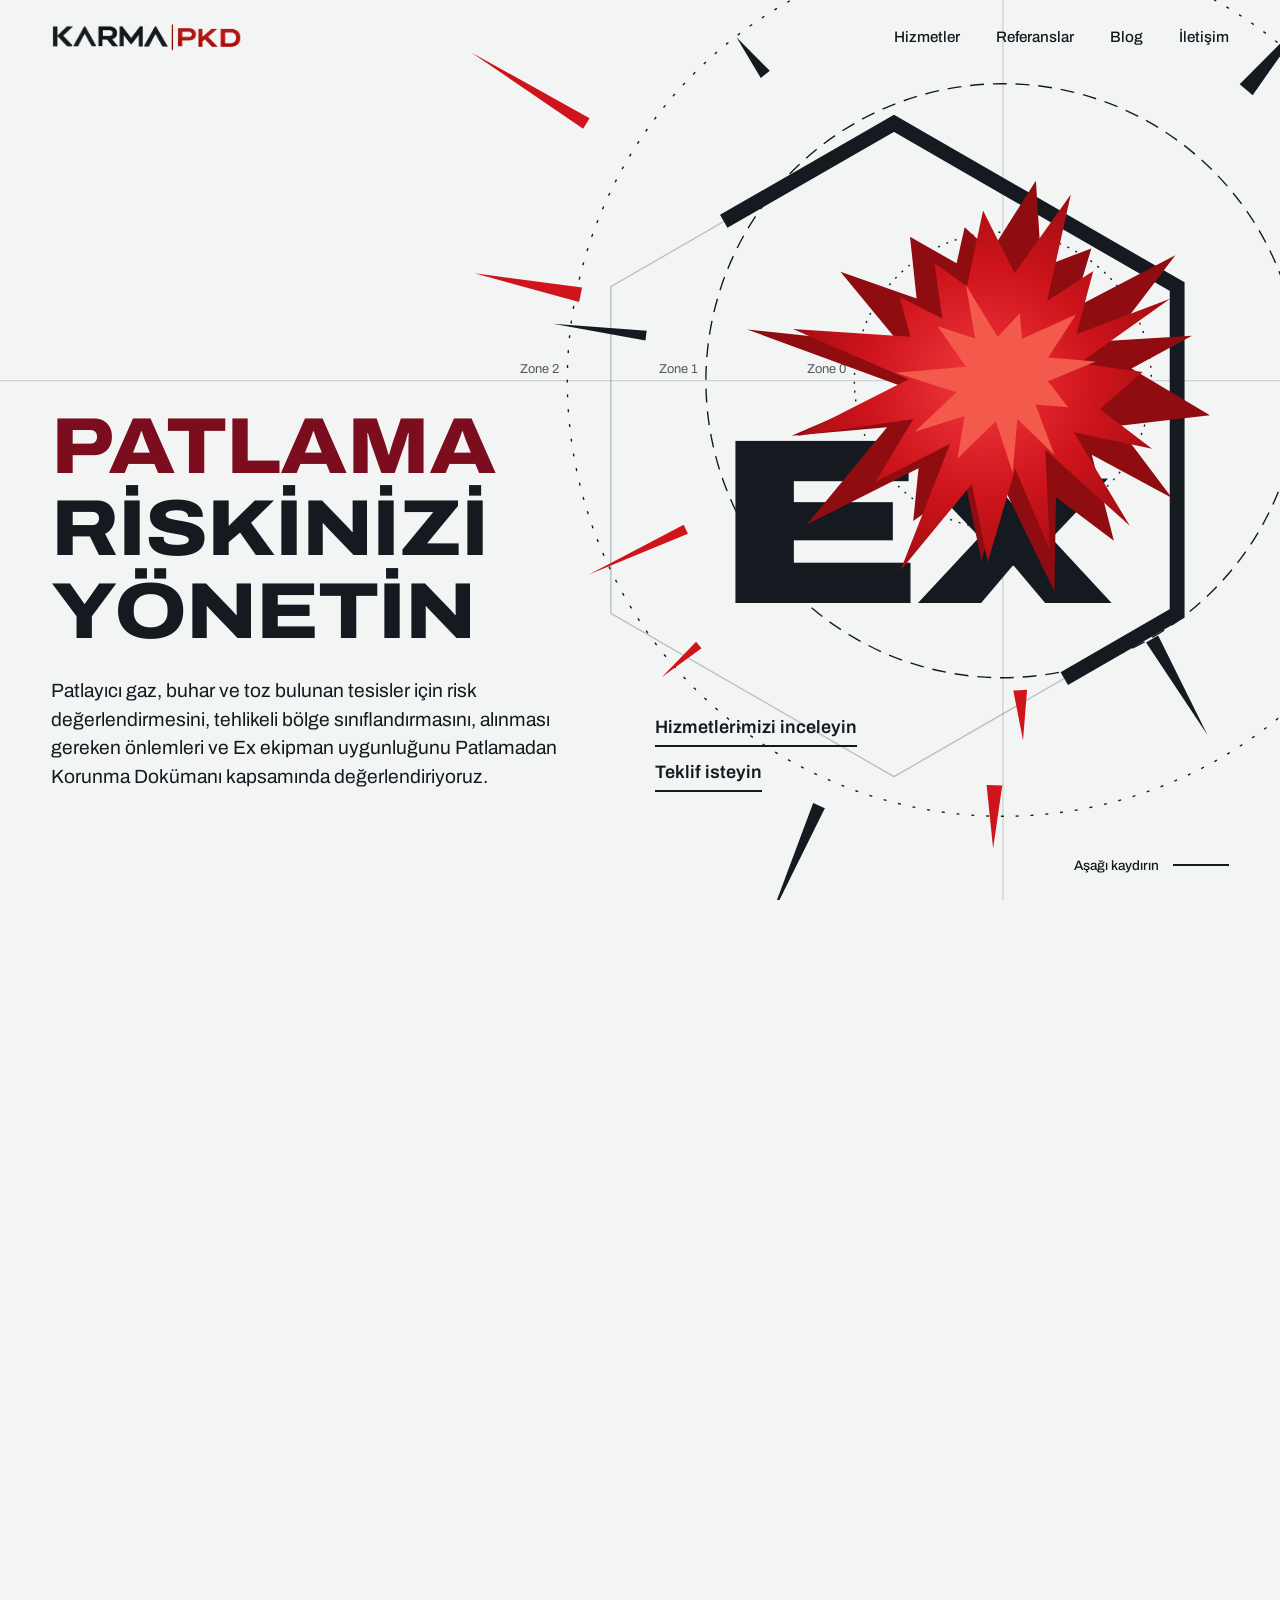
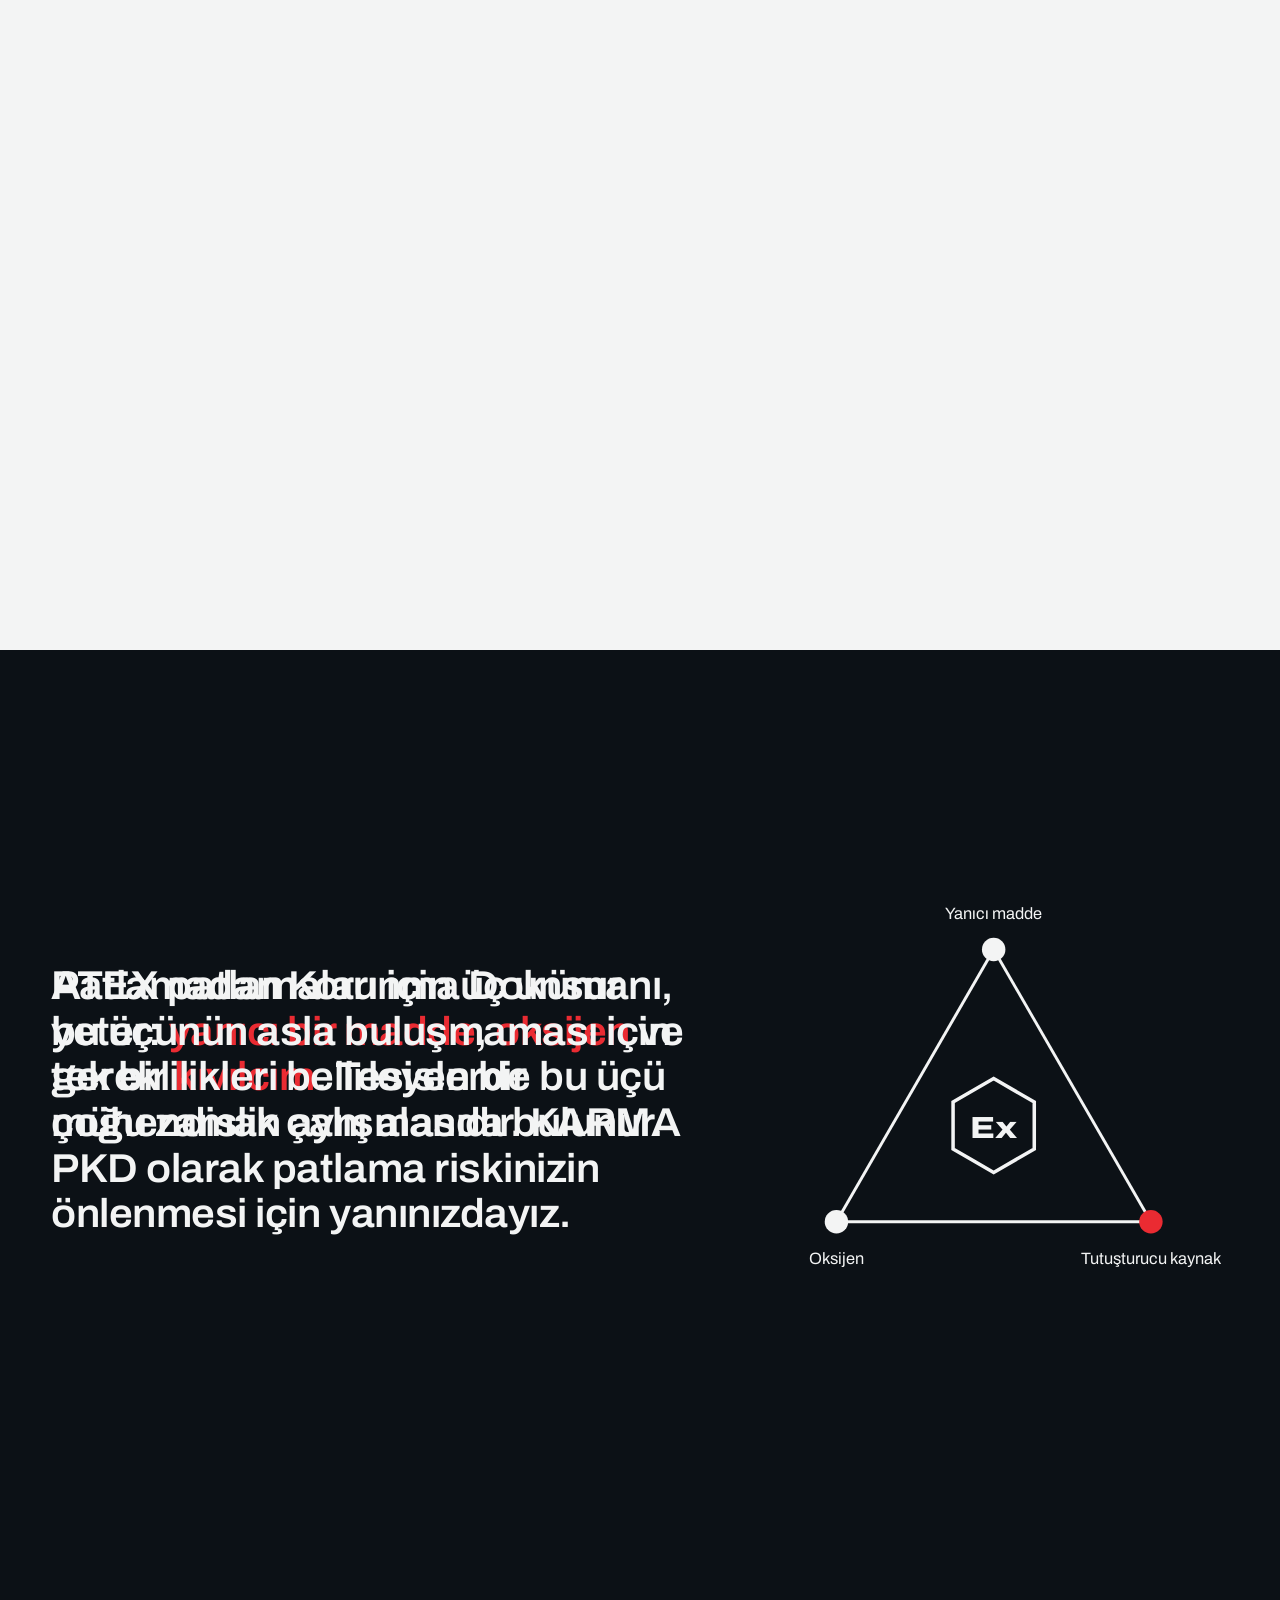
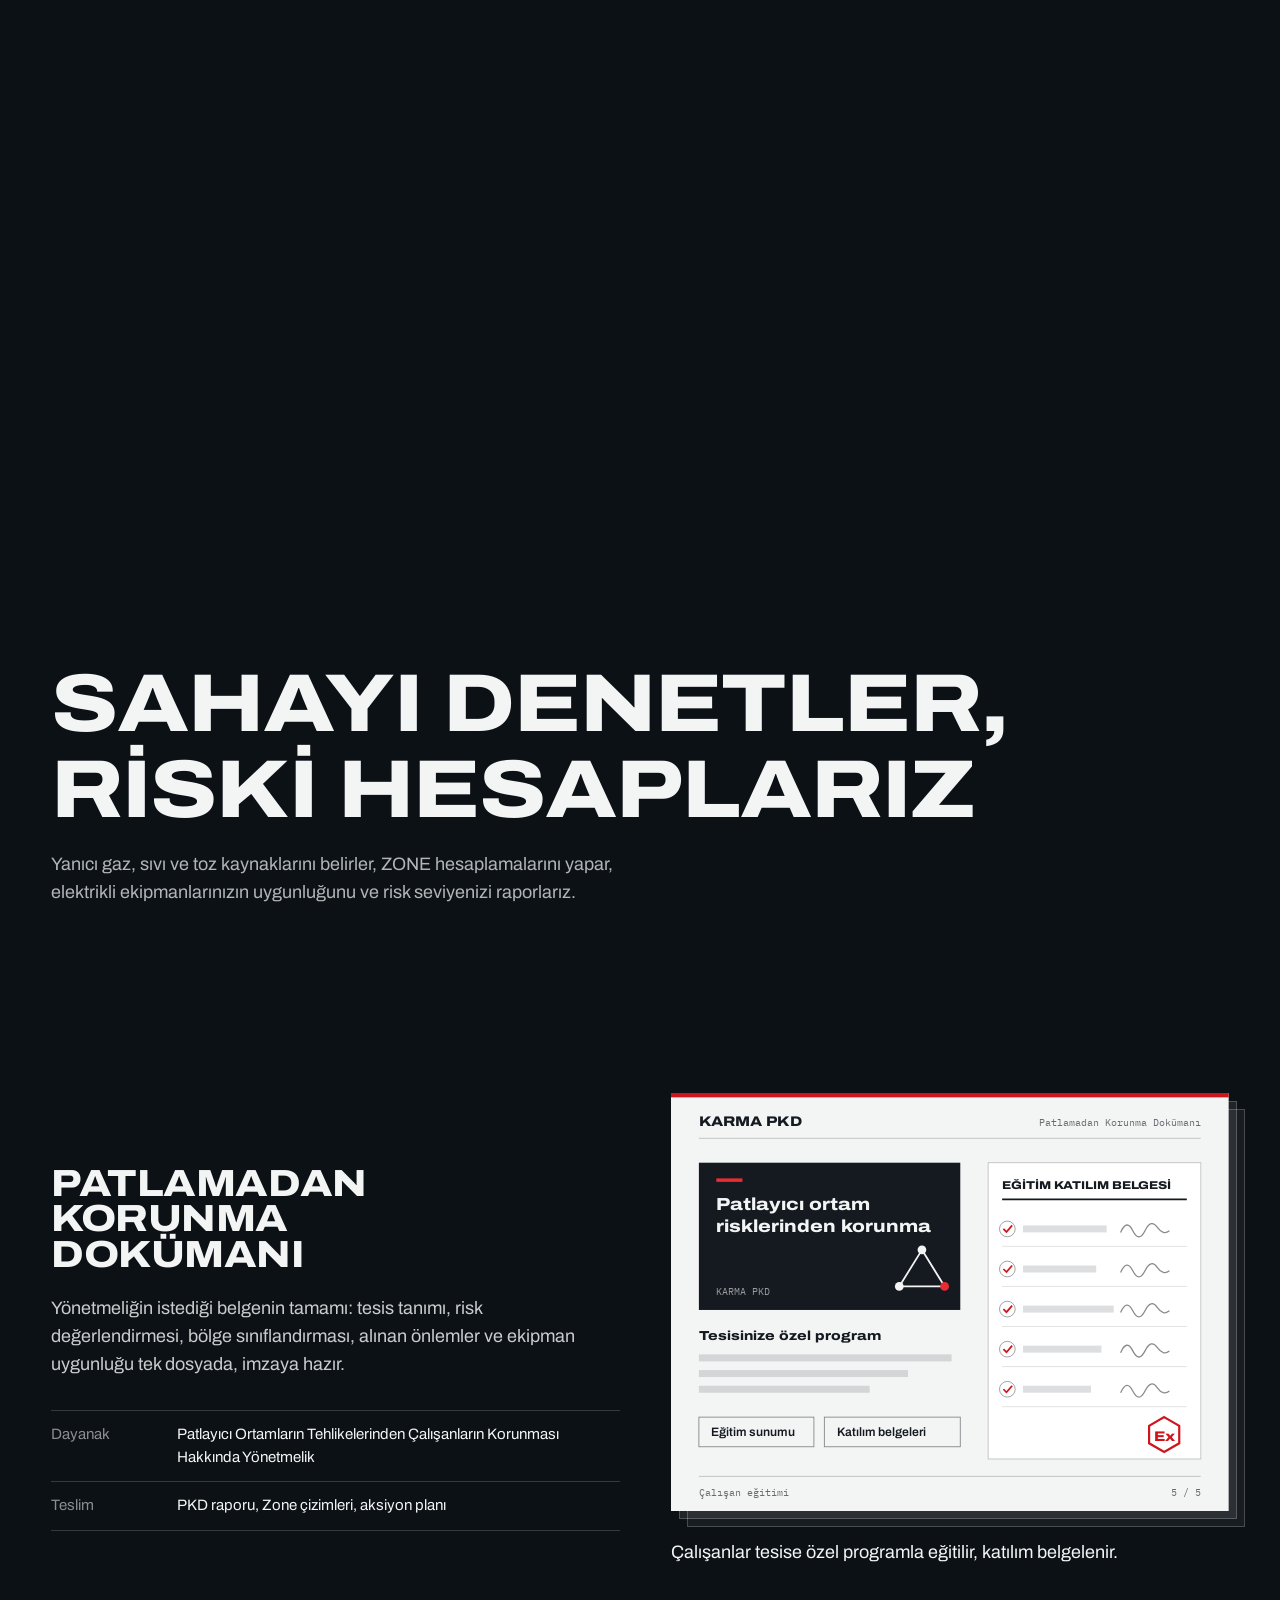
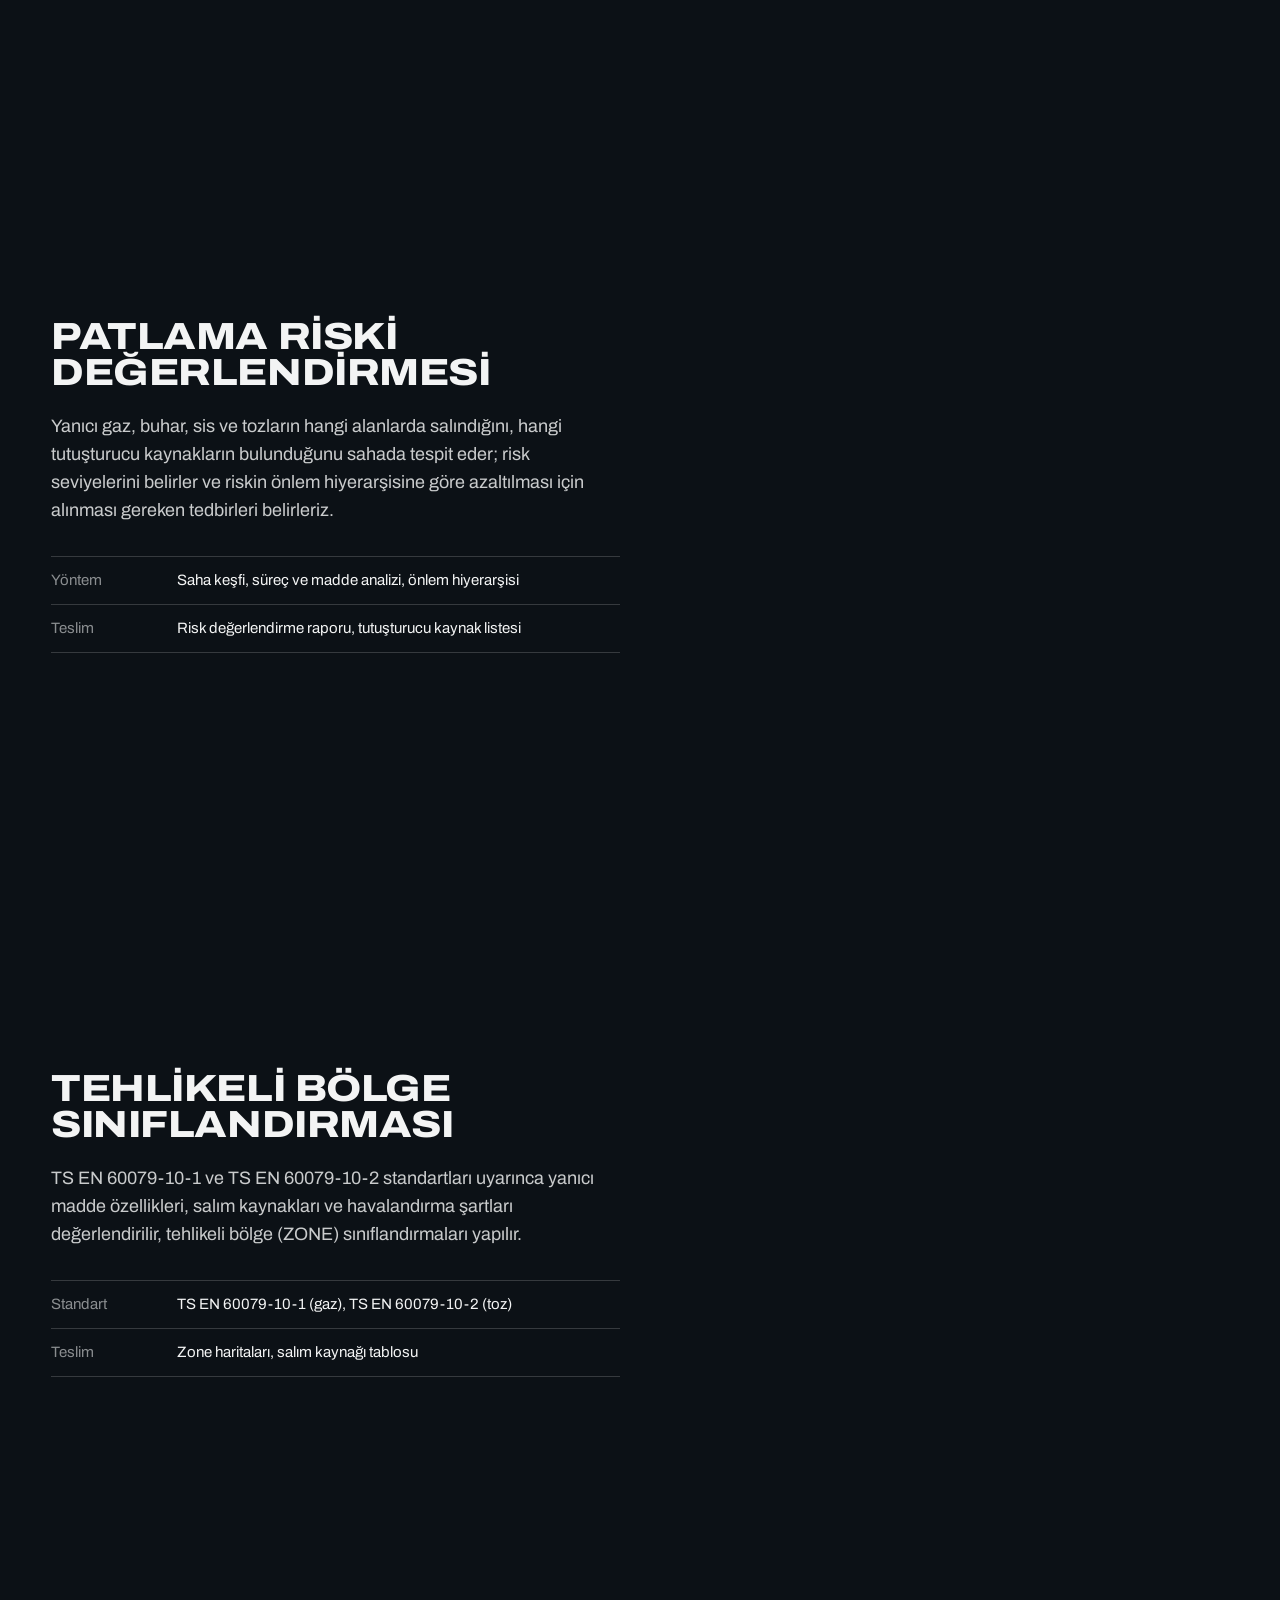
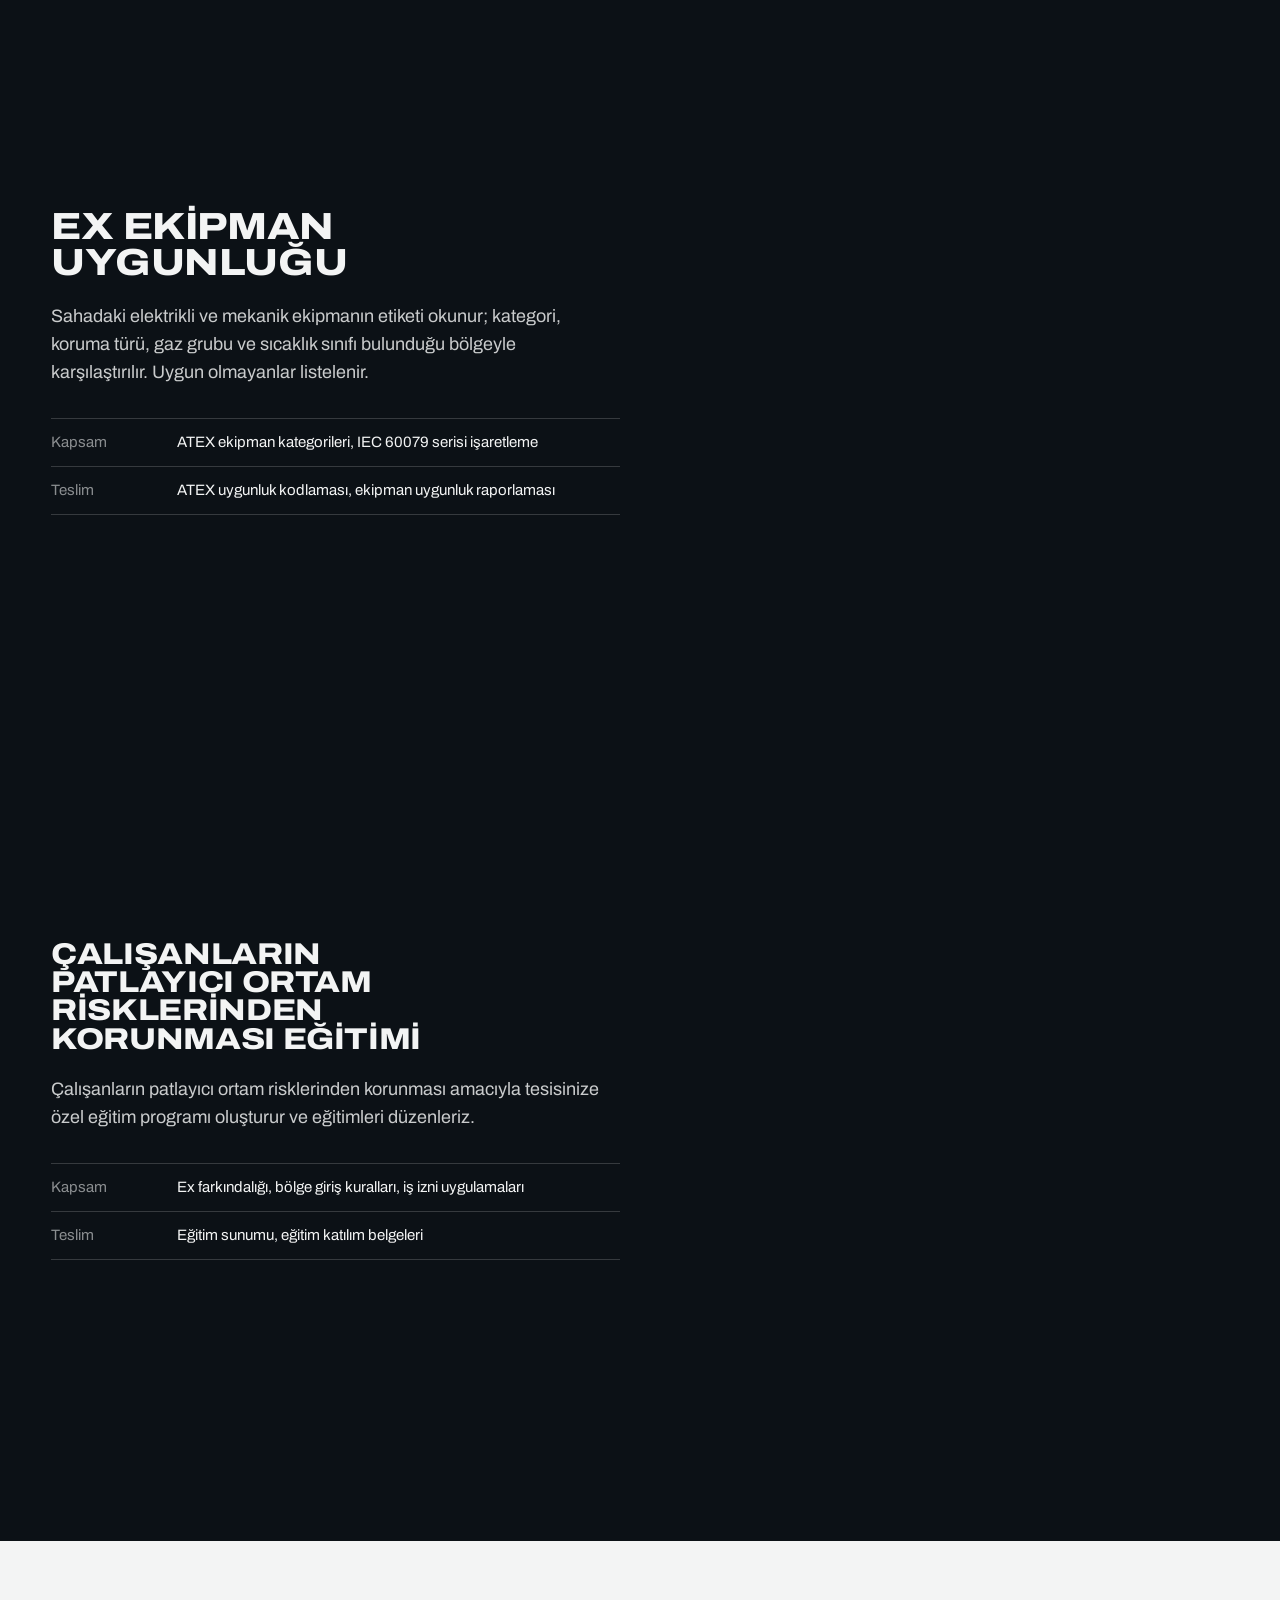
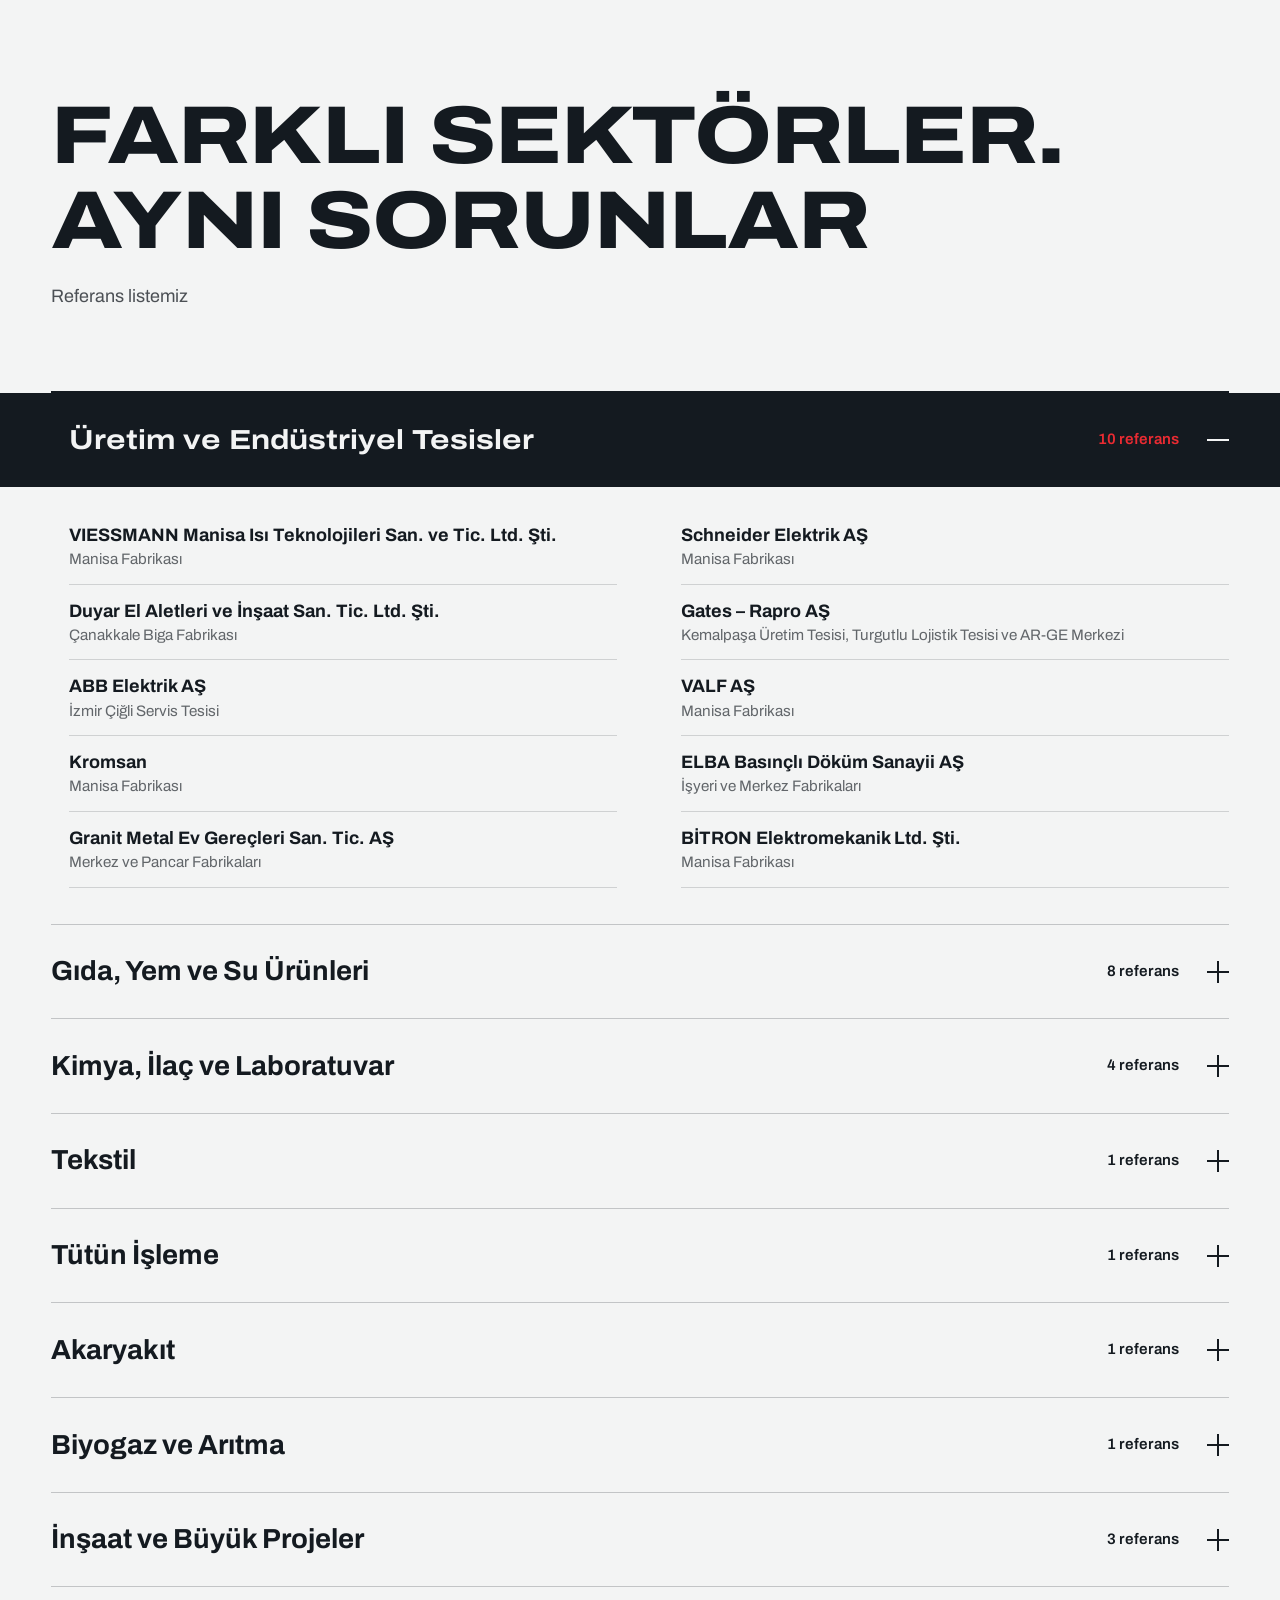
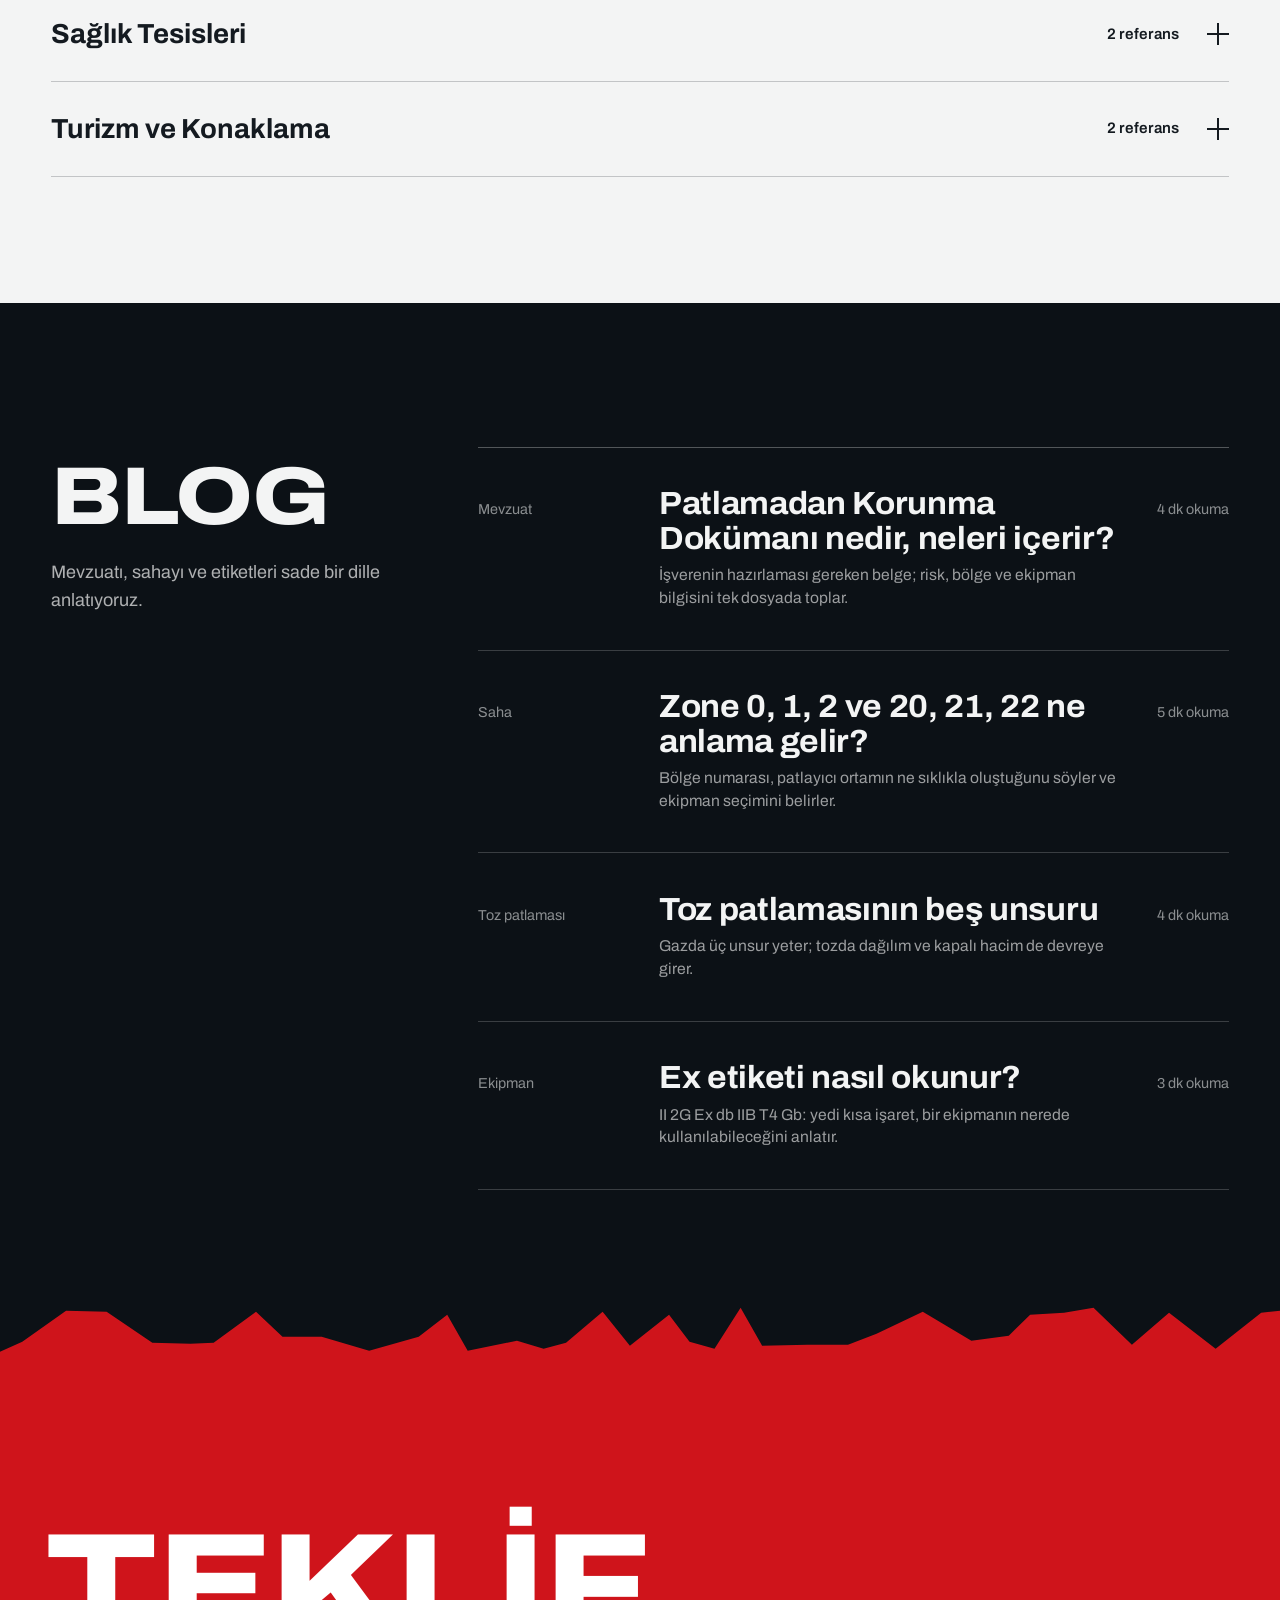
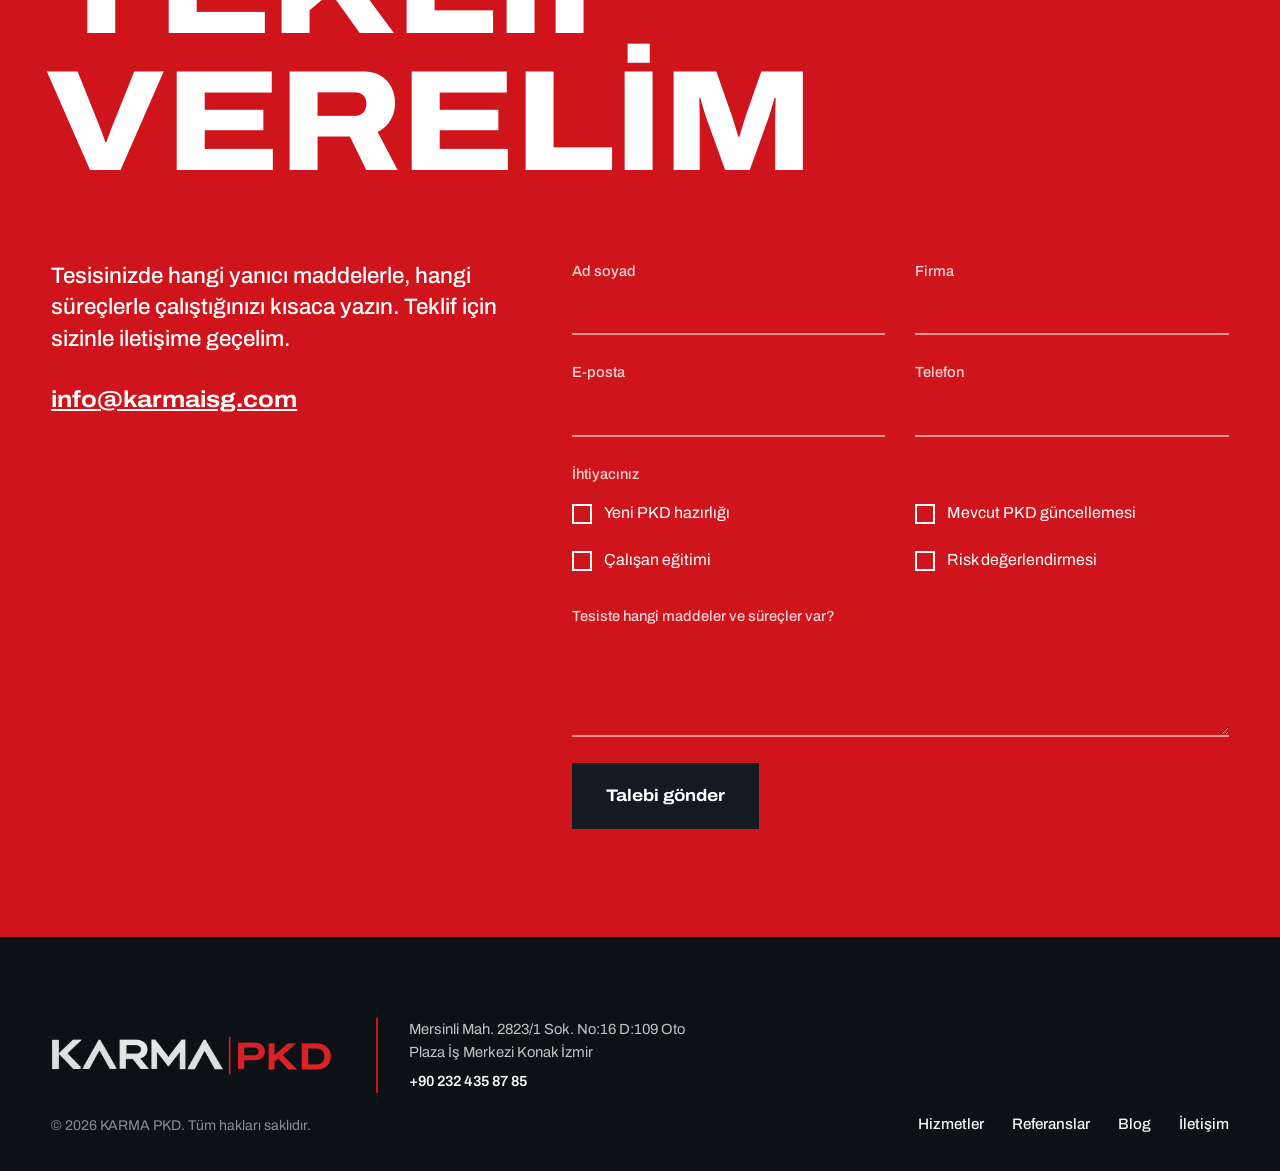
==== commit 6e4043f0: "Add files via upload" ====
--- a/index.html
+++ b/index.html
@@ -21,6 +21,7 @@
   --red:#cf141b;
   --red-hot:#ea2b32;
   --red-deep:#9e0d12;
+  --bordo:#7b0d1e;
   --f:'Archivo','Helvetica Neue',Arial,sans-serif;
   --mono:'IBM Plex Mono',ui-monospace,Menlo,Consolas,monospace;
   --pad:clamp(20px,4vw,64px);
@@ -42,7 +43,7 @@
 
 /* display type — echoes the wide, heavy wordmark */
 .disp{font-weight:800;font-variation-settings:"wdth" 118;text-transform:uppercase;letter-spacing:-.012em;line-height:.94}
-.ln{display:block;overflow:hidden;padding:.04em 0 .1em;margin-bottom:-.1em}
+.ln{display:block;overflow:hidden;padding:.14em 0 .1em;margin-bottom:-.14em}
 .ln>span{display:inline-block}
 .js .rv .ln>span{transform:translateY(108%);transition:transform 1.1s var(--ease)}
 .js .rv.in .ln>span{transform:none}
@@ -88,12 +89,14 @@
 .js .go .guide{opacity:.2}
 
 .hero-copy{position:absolute;left:var(--pad);bottom:clamp(70px,12vh,130px);right:var(--pad);z-index:3}
-.hero h1{font-size:clamp(2.1rem,6.7vw,7.8rem);font-variation-settings:"wdth" 62;transition:font-variation-settings 1.6s var(--ease) .55s}
+.hero h1{font-size:clamp(2.1rem,6.2vw,7.2rem);font-variation-settings:"wdth" 62;transition:font-variation-settings 1.6s var(--ease) .55s}
 .js .hero h1{font-variation-settings:"wdth" 62}
 .js .go h1{font-variation-settings:"wdth" 114}
 .hero h1 .ln>span{transform:translateY(108%)}
 .go h1 .ln>span{transform:none;transition:transform 1.2s var(--ease) 1s}
 .go h1 .ln:nth-child(2)>span{transition-delay:1.12s}
+.go h1 .ln:nth-child(3)>span{transition-delay:1.24s}
+.ln>span.bordo{color:var(--bordo)}
 html:not(.js) .hero h1 .ln>span{transform:none}
 html:not(.js) .hero h1{font-variation-settings:"wdth" 114}
 .hero-under{display:grid;grid-template-columns:minmax(0,30em) auto;gap:clamp(28px,5vw,90px);align-items:end;margin-top:clamp(20px,3.4vh,40px)}
@@ -133,6 +136,7 @@
 .svc{min-height:82vh;display:flex;flex-direction:column;justify-content:center;padding:6vh 0;opacity:.22;transition:opacity .6s ease}
 .svc.is-on{opacity:1}
 .svc h3{font-size:clamp(1.6rem,2.95vw,3.2rem);font-variation-settings:"wdth" 116;max-width:11em}
+.svc h3.long{font-size:clamp(1.4rem,2.35vw,2.6rem);max-width:14em}
 .svc p{margin-top:clamp(16px,2.6vh,28px);max-width:31em;color:rgba(243,244,244,.82)}
 .spec{margin-top:clamp(20px,3.4vh,38px);max-width:34em}
 .spec div{display:grid;grid-template-columns:7.2em 1fr;gap:18px;padding:12px 0;border-top:1px solid rgba(243,244,244,.18);font-size:.94rem}
@@ -140,40 +144,55 @@
 .spec dt{color:rgba(243,244,244,.55)}
 .svc-dia{position:relative}
 .dia-sticky{position:sticky;top:11vh;height:78vh;display:flex;flex-direction:column;justify-content:center;gap:14px}
-.dia-svg{display:block;width:100%;max-height:calc(78vh - 44px);color:var(--paper);overflow:visible}
-.dia-cap{font-size:.9rem;color:rgba(243,244,244,.7);min-height:1.5em;transition:opacity .3s}
-.dia-svg text{font-family:var(--mono);fill:currentColor}
-.dia-svg .sans{font-family:var(--f)}
-.dia-svg [data-on]{opacity:0;transition:opacity .7s ease}
-.dia-svg [data-on].on{opacity:1}
-.dia-svg [data-on].dim{opacity:.32}
-.zone-c{transform-box:fill-box;transform-origin:center;transition:transform 1s var(--ease)}
-[data-on]:not(.on):not(.dim) .zone-c{transform:scale(.2)}
-.route{stroke-dasharray:100;stroke-dashoffset:100;transition:stroke-dashoffset 2.2s cubic-bezier(.5,0,.2,1)}
-.on .route{stroke-dashoffset:0}
-.cp{opacity:0;transition:opacity .4s ease}
-.on .cp{opacity:1}
-.on .cp:nth-of-type(1){transition-delay:.5s}.on .cp:nth-of-type(2){transition-delay:.95s}.on .cp:nth-of-type(3){transition-delay:1.4s}.on .cp:nth-of-type(4){transition-delay:1.85s}
-.stamp{transform-box:fill-box;transform-origin:center;transform:scale(1.7) rotate(-14deg);opacity:0;transition:transform .6s var(--ease) .3s,opacity .3s ease .3s}
-.on .stamp{transform:none;opacity:1}
+.pkd-stack{position:relative;width:100%;aspect-ratio:4/3;max-width:calc((78vh - 44px)*1.3333)}
+.pkd-stack::before,.pkd-stack::after{content:"";position:absolute;inset:0;border:1px solid rgba(243,244,244,.22)}
+.pkd-stack::before{transform:translate(16px,16px);background:rgba(243,244,244,.05)}
+.pkd-stack::after{transform:translate(8px,8px);background:rgba(243,244,244,.09)}
+.pg{position:absolute;inset:0;z-index:1;opacity:0;transform:translateY(22px);transition:opacity .5s ease,transform .9s var(--ease);pointer-events:none}
+.pg.on{opacity:1;transform:none}
+.pg svg{display:block;width:100%;height:100%}
+.pg text{font-family:var(--f);fill:var(--ink)}
+.pg .m{font-family:var(--mono)}
+.pg .mu{fill:rgba(20,26,32,.62)}
+.pg .wd{font-weight:800;font-variation-settings:"wdth" 118}
+.pg .rd{fill:var(--red)}
+.pg .pp{fill:var(--paper)}
+.dia-cap{max-width:34em;margin-top:14px}
+.zn{transform-box:fill-box;transform-origin:center;transform:scale(.25);opacity:0;transition:transform 1.1s var(--ease) .15s,opacity .6s ease .15s}
+.zn.b{transition-delay:.4s}
+.pg.on .zn{transform:none;opacity:1}
+.ar{stroke-dasharray:100;stroke-dashoffset:100;transition:stroke-dashoffset 1s ease .5s}
+.pg.on .ar{stroke-dashoffset:0}
+.ah{opacity:0;transition:opacity .3s ease 1.4s}
+.pg.on .ah{opacity:1}
 
 /* ───────── references ───────── */
 .refs{background:var(--paper);color:var(--ink);padding:clamp(80px,16vh,190px) var(--pad) clamp(80px,14vh,160px)}
 .refs h2{font-size:clamp(2.2rem,6.4vw,7.4rem)}
 .refs-sub{max-width:31em;margin:clamp(18px,3vh,34px) 0 clamp(40px,9vh,100px);color:rgba(20,26,32,.75)}
-.tbl-h,.row{display:grid;grid-template-columns:minmax(0,2.2fr) minmax(0,1.1fr) minmax(0,.8fr) minmax(0,1.9fr);gap:24px;align-items:center}
-.tbl-h{padding:0 0 14px;font-size:.88rem;color:rgba(20,26,32,.55);font-weight:500}
-.rows{border-top:2px solid var(--ink)}
-.row{position:relative;padding:clamp(20px,3.6vh,34px) 0;border-bottom:1px solid rgba(20,26,32,.22);isolation:isolate;transition:color .35s ease,padding .5s var(--ease)}
-.row::before{content:"";position:absolute;inset:0 calc(var(--pad)*-1);background:var(--ink);transform:scaleX(0);transform-origin:left;transition:transform .6s var(--ease);z-index:-1}
-.row:hover,.row:focus-within{color:var(--paper);padding-left:18px}
-.row:hover::before,.row:focus-within::before{transform:scaleX(1)}
-.row h3{font-weight:700;font-size:clamp(1.3rem,2.15vw,2.3rem);line-height:1.05;font-variation-settings:"wdth" 100;transition:font-variation-settings .6s var(--ease);white-space:nowrap}
-.row:hover h3,.row:focus-within h3{font-variation-settings:"wdth" 118}
-.row .z{font-variation-settings:"wdth" 100;font-weight:600}
-.row:hover .z,.row:focus-within .z{color:var(--red-hot)}
-.row p{font-size:.95rem;line-height:1.4}
-.refs-note{margin-top:clamp(36px,7vh,70px);max-width:34em}
+.sects{border-top:2px solid var(--ink)}
+.sect{border-bottom:1px solid rgba(20,26,32,.22)}
+.sect-h{font:inherit}
+.sect-btn{position:relative;display:grid;grid-template-columns:minmax(0,1fr) auto 22px;gap:6px 28px;align-items:center;width:100%;text-align:left;padding:clamp(20px,3.6vh,34px) 0;isolation:isolate;transition:color .35s ease,padding .5s var(--ease)}
+.sect-btn::before{content:"";position:absolute;inset:0 calc(var(--pad)*-1);background:var(--ink);transform:scaleX(0);transform-origin:left;transition:transform .6s var(--ease);z-index:-1}
+.sect-btn:hover,.sect-btn:focus-visible,.sect.open .sect-btn{color:var(--paper);padding-left:18px}
+.sect-btn:hover::before,.sect-btn:focus-visible::before,.sect.open .sect-btn::before{transform:scaleX(1)}
+.sect-t{font-weight:700;font-size:clamp(1.3rem,2.15vw,2.3rem);line-height:1.05;font-variation-settings:"wdth" 100;transition:font-variation-settings .6s var(--ease)}
+.sect-btn:hover .sect-t,.sect-btn:focus-visible .sect-t,.sect.open .sect-t{font-variation-settings:"wdth" 118}
+.sect-n{font-size:.95rem;font-weight:600}
+.sect-btn:hover .sect-n,.sect-btn:focus-visible .sect-n,.sect.open .sect-n{color:var(--red-hot)}
+.pm{position:relative;width:22px;height:22px}
+.pm::before,.pm::after{content:"";position:absolute;left:0;right:0;top:50%;height:2px;margin-top:-1px;background:currentColor;transition:transform .45s var(--ease)}
+.pm::after{transform:rotate(90deg)}
+.sect.open .pm::after{transform:rotate(0)}
+.sect-panel{display:grid;grid-template-rows:0fr;transition:grid-template-rows .6s var(--ease)}
+.sect.open .sect-panel{grid-template-rows:1fr}
+.sect-panel>div{min-height:0;overflow:hidden;visibility:hidden;transition:visibility 0s linear .6s}
+.sect.open .sect-panel>div{visibility:visible;transition-delay:0s}
+.refl{display:grid;grid-template-columns:repeat(2,minmax(0,1fr));gap:0 clamp(28px,5vw,80px);padding:clamp(14px,2.4vh,26px) 0 clamp(22px,4vh,40px) 18px}
+.refl li{padding:14px 0;border-bottom:1px solid rgba(20,26,32,.16);line-height:1.35}
+.refl strong{display:block;font-weight:700}
+.refl span{display:block;margin-top:2px;font-size:.95rem;color:rgba(20,26,32,.65)}
 
 /* ───────── blog ───────── */
 .blog{background:var(--night);color:var(--paper);padding:clamp(80px,16vh,190px) var(--pad) clamp(110px,18vh,200px);display:grid;grid-template-columns:minmax(0,4fr) minmax(0,8fr);gap:var(--pad)}
@@ -249,7 +268,11 @@
 
 /* footer */
 .foot{background:var(--night);color:var(--paper);padding:clamp(50px,9vh,90px) var(--pad) calc(34px + env(safe-area-inset-bottom,0px));display:grid;grid-template-columns:minmax(0,1fr) auto;gap:30px;align-items:end}
-.foot .logo{width:clamp(200px,22vw,320px)}
+.foot-main{display:flex;align-items:center;flex-wrap:wrap;gap:24px clamp(24px,3.4vw,52px)}
+.foot .logo{flex:none;width:clamp(200px,22vw,320px)}
+.foot-addr{font-style:normal;font-size:.92rem;line-height:1.55;color:rgba(243,244,244,.78);max-width:21em;padding-left:clamp(18px,2.4vw,34px);border-left:2px solid var(--red)}
+.foot-addr a{display:inline-block;margin-top:6px;font-weight:600;color:var(--paper);text-decoration:none}
+.foot-addr a:hover{text-decoration:underline;text-decoration-color:var(--red-hot);text-underline-offset:5px;text-decoration-thickness:2px}
 .foot small{display:block;margin-top:22px;color:rgba(243,244,244,.55);font-size:.88rem}
 .foot nav{display:flex;gap:28px;flex-wrap:wrap;font-size:.95rem;font-weight:500}
 .foot nav a{text-decoration:none}
@@ -271,16 +294,15 @@
   .svc-wrap{grid-template-columns:1fr}
   .svc-dia{order:-1;position:sticky;top:0;z-index:5;background:var(--night);margin:0 calc(var(--pad)*-1);padding:64px var(--pad) 10px}
   .dia-sticky{position:static;height:auto}
-  .dia-svg{max-height:33vh}
+  .pkd-stack{max-width:calc(33vh*1.3333)}
   .dia-cap{font-size:.82rem;min-height:2.6em}
   .svc{min-height:66vh;justify-content:flex-start;padding:3vh 0 6vh}
   .svc h3{max-width:none}
-  .tbl-h{display:none}
-  .row{grid-template-columns:1fr auto;gap:8px 16px}
-  .row h3{grid-column:1}
-  .row .z{grid-column:2;text-align:right;white-space:nowrap}
-  .row .amb{grid-column:1/-1;order:3}
-  .row .kap{grid-column:1/-1;order:4}
+  .sect-btn{grid-template-columns:minmax(0,1fr) 22px;gap:4px 16px}
+  .sect-n{grid-column:1;grid-row:2}
+  .pm{grid-column:2;grid-row:1}
+  .refl{grid-template-columns:1fr;padding-left:0}
+  .foot-addr{max-width:none}
   .blog{grid-template-columns:1fr}
   .blog-head{position:static}
   .post{grid-template-columns:1fr auto}
@@ -295,7 +317,10 @@
   .foot{grid-template-columns:1fr}
 }
 @media (hover:none){
-  .row:hover{padding-left:0}
+  .sect:not(.open) .sect-btn:hover{color:inherit;padding-left:0}
+  .sect:not(.open) .sect-btn:hover::before{transform:scaleX(0)}
+  .sect:not(.open) .sect-btn:hover .sect-t{font-variation-settings:"wdth" 100}
+  .sect:not(.open) .sect-btn:hover .sect-n{color:inherit}
 }
 
 /* ───────── reduced motion ───────── */
@@ -372,15 +397,16 @@
     </div>
 
     <div class="hero-copy" id="copy">
-      <h1 class="disp" aria-label="Kıvılcımdan önce.">
-        <span class="ln" aria-hidden="true"><span>Kıvılcımdan</span></span>
-        <span class="ln" aria-hidden="true"><span>önce.</span></span>
+      <h1 class="disp" aria-label="Patlama riskinizi yönetin">
+        <span class="ln" aria-hidden="true"><span class="bordo">Patlama</span></span>
+        <span class="ln" aria-hidden="true"><span>riskinizi</span></span>
+        <span class="ln" aria-hidden="true"><span>yönetin</span></span>
       </h1>
       <div class="hero-under">
-        <p class="lead">Patlayıcı gaz, buhar ve toz bulunan tesisler için risk değerlendirmesini, tehlikeli bölge sınıflandırmasını ve Ex ekipman uygunluğunu tek bir Patlamadan Korunma Dokümanında topluyoruz.</p>
+        <p class="lead">Patlayıcı gaz, buhar ve toz bulunan tesisler için risk değerlendirmesini, tehlikeli bölge sınıflandırmasını, alınması gereken önlemleri ve Ex ekipman uygunluğunu Patlamadan Korunma Dokümanı kapsamında değerlendiriyoruz.</p>
         <div class="hero-links">
           <a class="tl" href="#hizmetler">Hizmetlerimizi inceleyin</a>
-          <a class="tl" href="#iletisim">Keşif talep edin</a>
+          <a class="tl" href="#iletisim">Teklif isteyin</a>
         </div>
       </div>
     </div>
@@ -394,8 +420,8 @@
 <section class="manifesto" id="manifesto" data-theme="ink">
   <div class="mf-stage" id="mfStage">
     <div class="mf-texts">
-      <p class="mf-text" id="mf1">Bir patlama için üç şey yeter: <b>yanıcı bir madde</b>, <b>oksijen</b> ve tek bir <b>kıvılcım</b>. Fabrikalarda bu üçü çoğu zaman aynı odada bulunur.</p>
-      <p class="mf-text" id="mf2">Patlamadan Korunma Dokümanı, bu üçünün asla buluşmamasını sağlayan yazılı düzendir. O düzeni biz kurarız.</p>
+      <p class="mf-text" id="mf1">ATEX patlamaları için üç unsur yeter: <b>yanıcı bir madde</b>, <b>oksijen</b> ve tek bir <b>kıvılcım</b>. Tesislerde bu üçü çoğu zaman aynı alanda bulunur.</p>
+      <p class="mf-text" id="mf2">Patlamadan Korunma Dokümanı, bu üçünün asla buluşmaması için gereklilikleri belirleyen bir mühendislik çalışmasıdır. KARMA PKD olarak patlama riskinizin önlenmesi için yanınızdayız.</p>
     </div>
     <svg class="mf-dia" viewBox="0 0 400 400" aria-hidden="true">
       <g id="mfBurstG"></g>
@@ -422,8 +448,8 @@
 <!-- ═════════ HİZMETLER ═════════ -->
 <section class="services" id="hizmetler" data-theme="ink">
   <div class="svc-head rv">
-    <h2 class="disp"><span class="ln"><span>Alanı okuruz.</span></span><span class="ln"><span>Belgeyi yazarız.</span></span></h2>
-    <p>Sahada ne yandığını, nerede biriktiğini ve neyin kıvılcım çıkarabileceğini tek tek belirler; sonucu denetime hazır bir dosyaya çeviririz. Örnek plan, bir tesisin hangi katmanlarla okunduğunu gösterir.</p>
+    <h2 class="disp"><span class="ln"><span>Sahayı denetler,</span></span><span class="ln"><span>riski hesaplarız</span></span></h2>
+    <p>Yanıcı gaz, sıvı ve toz kaynaklarını belirler, ZONE hesaplamalarını yapar, elektrikli ekipmanlarınızın uygunluğunu ve risk seviyenizi raporlarız.</p>
   </div>
 
   <div class="svc-wrap">
@@ -433,12 +459,12 @@
         <p>Yönetmeliğin istediği belgenin tamamı: tesis tanımı, risk değerlendirmesi, bölge sınıflandırması, alınan önlemler ve ekipman uygunluğu tek dosyada, imzaya hazır.</p>
         <dl class="spec">
           <div><dt>Dayanak</dt><dd>Patlayıcı Ortamların Tehlikelerinden Çalışanların Korunması Hakkında Yönetmelik</dd></div>
-          <div><dt>Teslim</dt><dd>PKD dosyası, ölçekli bölge çizimleri, aksiyon planı</dd></div>
+          <div><dt>Teslim</dt><dd>PKD raporu, Zone çizimleri, aksiyon planı</dd></div>
         </dl>
       </article>
       <article class="svc" data-s="2">
         <h3 class="disp">Patlama riski değerlendirmesi</h3>
-        <p>Yanıcı gaz, buhar, sis ve tozların nerede salındığını, hangi tutuşturucu kaynakların bulunduğunu sahada tespit eder; riski önlem hiyerarşisine göre azaltırız.</p>
+        <p>Yanıcı gaz, buhar, sis ve tozların hangi alanlarda salındığını, hangi tutuşturucu kaynakların bulunduğunu sahada tespit eder; risk seviyelerini belirler ve riskin önlem hiyerarşisine göre azaltılması için alınması gereken tedbirleri belirleriz.</p>
         <dl class="spec">
           <div><dt>Yöntem</dt><dd>Saha keşfi, süreç ve madde analizi, önlem hiyerarşisi</dd></div>
           <div><dt>Teslim</dt><dd>Risk değerlendirme raporu, tutuşturucu kaynak listesi</dd></div>
@@ -446,7 +472,7 @@
       </article>
       <article class="svc" data-s="3">
         <h3 class="disp">Tehlikeli bölge sınıflandırması</h3>
-        <p>Gaz ve buhar için Zone 0, 1, 2; yanıcı toz için Zone 20, 21, 22. Salım kaynakları, havalandırma ve madde özellikleri değerlendirilir, sonuç ölçekli çizimlere işlenir.</p>
+        <p>TS EN 60079-10-1 ve TS EN 60079-10-2 standartları uyarınca yanıcı madde özellikleri, salım kaynakları ve havalandırma şartları değerlendirilir, tehlikeli bölge (ZONE) sınıflandırmaları yapılır.</p>
         <dl class="spec">
           <div><dt>Standart</dt><dd>TS EN 60079-10-1 (gaz), TS EN 60079-10-2 (toz)</dd></div>
           <div><dt>Teslim</dt><dd>Zone haritaları, salım kaynağı tablosu</dd></div>
@@ -457,192 +483,254 @@
         <p>Sahadaki elektrikli ve mekanik ekipmanın etiketi okunur; kategori, koruma türü, gaz grubu ve sıcaklık sınıfı bulunduğu bölgeyle karşılaştırılır. Uygun olmayanlar listelenir.</p>
         <dl class="spec">
           <div><dt>Kapsam</dt><dd>ATEX ekipman kategorileri, IEC 60079 serisi işaretleme</dd></div>
-          <div><dt>Teslim</dt><dd>Ekipman envanteri, uygunluk matrisi, değiştirilecekler listesi</dd></div>
+          <div><dt>Teslim</dt><dd>ATEX uygunluk kodlaması, ekipman uygunluk raporlaması</dd></div>
         </dl>
       </article>
       <article class="svc" data-s="5">
-        <h3 class="disp">Kurulum ve periyodik kontrol</h3>
-        <p>Ex tesisatların kurulum ve bakım şartlarına uygunluğu gözle, yakın ve detaylı kontrol düzeylerinde denetlenir. Bulgular düzeltme önerisiyle raporlanır.</p>
-        <dl class="spec">
-          <div><dt>Standart</dt><dd>IEC 60079-14 (kurulum), IEC 60079-17 (denetim)</dd></div>
-          <div><dt>Teslim</dt><dd>Denetim raporu, bulgu ve düzeltme listesi</dd></div>
-        </dl>
-      </article>
-      <article class="svc" data-s="6">
-        <h3 class="disp">Eğitim ve işaretleme</h3>
-        <p>Çalışanlara Ex farkındalık eğitimi verir, uyarı levhalarını ve bölge giriş kurallarını sahaya yerleştiririz. Doküman, sahada uygulanan bir kurala dönüşür.</p>
+        <h3 class="disp long">Çalışanların Patlayıcı Ortam Risklerinden Korunması Eğitimi</h3>
+        <p>Çalışanların patlayıcı ortam risklerinden korunması amacıyla tesisinize özel eğitim programı oluşturur ve eğitimleri düzenleriz.</p>
         <dl class="spec">
           <div><dt>Kapsam</dt><dd>Ex farkındalığı, bölge giriş kuralları, iş izni uygulamaları</dd></div>
-          <div><dt>Teslim</dt><dd>Eğitim sunumu, katılım kayıtları, saha talimatları</dd></div>
+          <div><dt>Teslim</dt><dd>Eğitim sunumu, eğitim katılım belgeleri</dd></div>
         </dl>
       </article>
     </div>
 
-    <aside class="svc-dia" aria-label="Örnek tesis planı">
+    <aside class="svc-dia" aria-label="PKD raporunun sayfaları">
       <div class="dia-sticky">
-        <svg class="dia-svg" id="dia" viewBox="0 0 640 640" role="img" aria-label="Bir dolum odasının bölge sınıflandırma planı">
-          <defs>
-            <pattern id="pZ0" width="6" height="6" patternUnits="userSpaceOnUse"><circle cx="3" cy="3" r="1.3" fill="#ea2b32"/></pattern>
-            <pattern id="pZ1" width="8" height="8" patternUnits="userSpaceOnUse" patternTransform="rotate(45)"><line x1="0" y1="0" x2="0" y2="8" stroke="#ea2b32" stroke-width="1.5"/></pattern>
-            <pattern id="pZ2" width="13" height="13" patternUnits="userSpaceOnUse"><circle cx="6.5" cy="6.5" r="1.5" fill="#ea2b32" opacity=".85"/></pattern>
-          </defs>
-
-          <!-- base sheet -->
-          <g data-on="1 2 3 4 5 6" fill="none" stroke="currentColor">
-            <rect x="14" y="14" width="612" height="612" stroke-opacity=".55"/>
-            <rect x="24" y="24" width="592" height="592" stroke-opacity=".25"/>
-            <!-- building -->
-            <rect x="70" y="110" width="500" height="360" stroke-width="3.5" stroke-opacity=".9"/>
-            <rect x="300" y="466" width="62" height="8" fill="#0c1116" stroke="none"/>
-            <path d="M362 470 V408 A62 62 0 0 0 300 470" stroke-opacity=".45"/>
-            <!-- pipes -->
-            <path d="M232 250 H330 V318 M348 330 H420 V250 H450" stroke-opacity=".5"/>
-            <!-- tank -->
-            <circle cx="180" cy="250" r="52" stroke-width="1.8" stroke-opacity=".85"/>
-            <circle cx="180" cy="250" r="44" stroke-opacity=".35"/>
-            <!-- pump, filling point, motor, panel, fan, light -->
-            <rect x="312" y="318" width="36" height="24" stroke-opacity=".85"/>
-            <rect x="450" y="232" width="40" height="36" stroke-opacity=".85"/>
-            <rect x="362" y="388" width="44" height="28" stroke-opacity=".85"/>
-            <rect x="536" y="372" width="24" height="70" stroke-opacity=".85"/>
-            <circle cx="300" cy="110" r="14" stroke-opacity=".85"/><path d="M290 100 L310 120 M310 100 L290 120" stroke-opacity=".6"/>
-            <circle cx="250" cy="170" r="6" stroke-opacity=".9"/><path d="M245 165 L255 175 M255 165 L245 175" stroke-opacity=".6"/>
-            <!-- dimension line + north -->
-            <path d="M70 60 H570 M70 52 V68 M570 52 V68" stroke-opacity=".5"/>
-            <path d="M52 66 V44 M46 52 L52 42 L58 52" stroke-opacity=".7"/>
-            <g stroke="none" fill="currentColor">
-              <text x="320" y="52" font-size="11" text-anchor="middle" opacity=".7">25,0 m</text>
-              <text x="52" y="84" font-size="10" text-anchor="middle" opacity=".7">K</text>
-              <text x="180" y="254" font-size="12" text-anchor="middle" opacity=".85">T-01</text>
-              <text x="330" y="360" font-size="10" text-anchor="middle" opacity=".7">P-01</text>
-              <text x="470" y="288" font-size="10" text-anchor="middle" opacity=".7">D-01</text>
-              <text x="384" y="408" font-size="10" text-anchor="middle" opacity=".7" dy="-14" transform="translate(0,0)">M-01</text>
-              <text x="548" y="462" font-size="10" text-anchor="middle" opacity=".7">Pano</text>
-              <text x="300" y="92" font-size="10" text-anchor="middle" opacity=".7">F-01</text>
-            </g>
-          </g>
-
-          <!-- zones -->
-          <g data-on="1 3" data-dim="4 5 6">
-            <g fill-opacity="1">
-              <circle class="zone-c" cx="217" cy="213" r="100" fill="url(#pZ2)" stroke="#ea2b32" stroke-dasharray="5 5" stroke-opacity=".8"/>
-              <circle class="zone-c" cx="330" cy="330" r="62" fill="url(#pZ2)" stroke="#ea2b32" stroke-dasharray="5 5" stroke-opacity=".8"/>
-              <circle class="zone-c" cx="470" cy="250" r="84" fill="url(#pZ2)" stroke="#ea2b32" stroke-dasharray="5 5" stroke-opacity=".8"/>
-              <circle class="zone-c" cx="217" cy="213" r="56" fill="url(#pZ1)" stroke="#ea2b32" stroke-opacity=".9"/>
-              <circle class="zone-c" cx="330" cy="330" r="30" fill="url(#pZ1)" stroke="#ea2b32" stroke-opacity=".9"/>
-              <circle class="zone-c" cx="470" cy="250" r="42" fill="url(#pZ1)" stroke="#ea2b32" stroke-opacity=".9"/>
-              <circle class="zone-c" cx="180" cy="250" r="36" fill="url(#pZ0)" stroke="#ea2b32" stroke-width="1.5"/>
-            </g>
-            <!-- legend -->
-            <g stroke="#ea2b32" stroke-width="1">
-              <rect x="40" y="498" width="24" height="15" fill="url(#pZ0)"/>
-              <rect x="124" y="498" width="24" height="15" fill="url(#pZ1)"/>
-              <rect x="208" y="498" width="24" height="15" fill="url(#pZ2)"/>
-            </g>
-            <g fill="currentColor" font-size="11">
-              <text x="70" y="510">Zone 0</text><text x="154" y="510">Zone 1</text><text x="238" y="510">Zone 2</text>
-            </g>
-          </g>
-
-          <!-- release sources -->
-          <g data-on="1 2 3">
-            <g fill="#ea2b32">
-              <circle cx="217" cy="213" r="4.5"/><circle cx="330" cy="330" r="4.5"/><circle cx="470" cy="250" r="4.5"/>
-            </g>
-            <g fill="none" stroke="#ea2b32" stroke-width="1.5">
-              <circle cx="217" cy="213" r="9"/><circle cx="330" cy="330" r="9"/><circle cx="470" cy="250" r="9"/>
-            </g>
-            <g fill="#ea2b32" font-size="12" font-weight="500">
-              <text x="229" y="205">S1</text><text x="342" y="322">S2</text><text x="482" y="242">S3</text>
-            </g>
-          </g>
-          <g data-on="2">
-            <g fill="currentColor" font-size="11">
-              <text x="86" y="140">S1 tank nefes borusu</text>
-              <text x="358" y="298" text-anchor="start">S2 pompa salmastrası</text>
-              <text x="410" y="222" text-anchor="start">S3 dolum ağzı</text>
-            </g>
-          </g>
-
-          <!-- ignition sources -->
-          <g data-on="1 2">
-            <g fill="#f3f4f4" stroke="#ea2b32" stroke-width="1.5">
-              <polygon points="384,376 386.5,382.5 393,385 386.5,387.5 384,394 381.5,387.5 375,385 381.5,382.5" transform="translate(0,-6)"/>
-              <polygon points="548,360 550.5,366.5 557,369 550.5,371.5 548,378 545.5,371.5 539,369 545.5,366.5" transform="translate(0,-6)"/>
-              <polygon points="250,154 252.5,160.5 259,163 252.5,165.5 250,172 247.5,165.5 241,163 247.5,160.5" transform="translate(-10,-4)"/>
-              <polygon points="470,216 472.5,222.5 479,225 472.5,227.5 470,234 467.5,227.5 461,225 467.5,222.5" transform="translate(0,-10)"/>
-            </g>
-            <g fill="currentColor" font-size="10">
-              <text x="396" y="372">TK1 motor</text><text x="500" y="356">TK2 pano</text><text x="228" y="150" text-anchor="end">TK3 armatür</text><text x="482" y="212">TK4 statik</text>
-            </g>
-          </g>
-
-          <!-- equipment tags -->
-          <g data-on="1 4">
-            <g fill="#0c1116" stroke="currentColor" stroke-width="1">
-              <rect x="326" y="428" width="196" height="20"/>
-              <rect x="326" y="82" width="196" height="20"/>
-            </g>
-            <g fill="#0c1116" stroke="#ea2b32" stroke-width="1.5"><rect x="262" y="118" width="196" height="20"/></g>
-            <g fill="currentColor" font-size="11">
-              <text x="334" y="442">II 2G Ex db IIB T4 Gb</text>
-              <text x="334" y="96">II 2G Ex db IIB T3 Gb</text>
-              <text x="270" y="132">II 3G Ex ec IIA T3 Gc</text>
-            </g>
-            <g fill="#ea2b32" font-size="11" font-weight="500">
-              <text x="262" y="154" transform="translate(0,2)">Zone 1 için yetersiz</text>
-              <text x="470" y="442" opacity="0">.</text>
-            </g>
-            <g stroke="currentColor" stroke-width="1" fill="none" opacity=".6">
-              <path d="M384 416 V428"/><path d="M314 102 V110" />
-            </g>
-            <path d="M500 439 l4 4 l8 -9" stroke="#f3f4f4" stroke-width="1.8" fill="none"/>
-            <path d="M500 93 l4 4 l8 -9" stroke="#f3f4f4" stroke-width="1.8" fill="none"/>
-            <path d="M436 124 l8 8 M444 124 l-8 8" stroke="#ea2b32" stroke-width="1.8" fill="none"/>
-          </g>
-
-          <!-- inspection route -->
-          <g data-on="5" data-dim="">
-            <path class="route" pathLength="100" d="M331 500 V446 H110 V148 H524 V446 H331" fill="none" stroke="#ea2b32" stroke-width="3"/>
-            <g class="cp" fill="#0c1116" stroke="#f3f4f4" stroke-width="1.5"><rect x="105" y="292" width="10" height="10"/></g>
-            <g class="cp" fill="#0c1116" stroke="#f3f4f4" stroke-width="1.5"><rect x="295" y="143" width="10" height="10"/></g>
-            <g class="cp" fill="#0c1116" stroke="#f3f4f4" stroke-width="1.5"><rect x="519" y="292" width="10" height="10"/></g>
-            <g class="cp" fill="#0c1116" stroke="#f3f4f4" stroke-width="1.5"><rect x="415" y="441" width="10" height="10"/></g>
-            <g fill="currentColor" font-size="10" class="cp"><text x="90" y="300">1</text><text x="300" y="134" text-anchor="middle">2</text><text x="538" y="300">3</text><text x="420" y="466" text-anchor="middle">4</text></g>
-          </g>
-
-          <!-- signs -->
-          <g data-on="1 6">
-            <g fill="none" stroke="#f3f4f4" stroke-width="2">
-              <path d="M400 490 L412 512 H388 Z"/><path d="M448 490 L460 512 H436 Z"/>
-              <path d="M70 274 L82 296 H58 Z"/><path d="M570 274 L582 296 H558 Z"/>
-            </g>
-            <g fill="#f3f4f4" font-size="9" font-weight="700" text-anchor="middle">
-              <text x="400" y="508">Ex</text><text x="448" y="508">Ex</text><text x="70" y="292">Ex</text><text x="570" y="292">Ex</text>
-            </g>
-            <text class="sans" x="331" y="544" text-anchor="middle" font-size="12" fill="currentColor" style="font-family:var(--f)">Patlayıcı ortam. Kıvılcım ve açık alev yasak.</text>
-          </g>
-
-          <!-- title block -->
-          <g data-on="1 2 3 4 5 6" fill="none" stroke="currentColor" stroke-opacity=".55">
-            <rect x="24" y="566" width="592" height="50"/>
-            <path d="M190 566 V616 M480 566 V616 M552 566 V616"/>
-            <g fill="currentColor" stroke="none">
-              <text class="sans" x="40" y="597" font-size="15" font-weight="800" style="font-family:var(--f);font-variation-settings:'wdth' 118;letter-spacing:.02em">KARMA PKD</text>
-              <text x="204" y="588" font-size="10" opacity=".65">Sayfa Ek-3</text>
-              <text x="204" y="604" font-size="12">Bölge sınıflandırma planı</text>
-              <text x="494" y="597" font-size="11">1:100</text>
-              <text x="566" y="597" font-size="11">Rev. 00</text>
-            </g>
-          </g>
-          <g data-on="1">
-            <g transform="translate(568,84)"><g class="stamp">
-              <polygon points="0,-32 27.7,-16 27.7,16 0,32 -27.7,16 -27.7,-16" fill="#0c1116" stroke="#ea2b32" stroke-width="3"/>
-              <text x="0" y="8" text-anchor="middle" font-size="22" font-weight="700" style="font-family:var(--f);font-variation-settings:'wdth' 118" fill="#f3f4f4">Ex</text>
-            </g></g>
-          </g>
+        <div class="pkd-stack" id="pkdStack">
+      <div class="pg on" data-s="1" aria-hidden="false">
+        <svg viewBox="0 0 640 480" role="img" aria-label="PKD raporu sayfası: Doküman içeriği">
+<rect width="640" height="480" fill="#f3f4f4"/>
+<rect width="640" height="5" fill="#cf141b"/>
+<text class="wd" x="32" y="38" font-size="16">KARMA PKD</text>
+<text class="m mu" x="608" y="38" text-anchor="end" font-size="11">Patlamadan Korunma Dokümanı</text>
+<path d="M32 52H608M32 440H608" fill="none" stroke="#141a20" stroke-opacity=".25"/>
+<text class="m mu" x="32" y="462" font-size="11">Doküman içeriği</text>
+<text class="m mu" x="608" y="462" text-anchor="end" font-size="11">1 / 5</text>
+<text class="wd" x="32" y="104" font-size="27">PATLAMADAN</text>
+<text class="wd" x="32" y="136" font-size="27">KORUNMA DOKÜMANI</text>
+<path d="M32 160H400" fill="none" stroke="#141a20" stroke-width="2"/>
+<text class="m rd" x="32" y="192" font-size="14">1</text>
+<text x="60" y="192" font-size="16">Tesis tanımı</text>
+<circle cx="384" cy="187" r="9" fill="none" stroke="#141a20" stroke-opacity=".45"/>
+<path d="M379.5 187 l3.5 3.5 l6.5 -7.5" fill="none" stroke="#cf141b" stroke-width="2"/>
+<path d="M32 206H400" fill="none" stroke="#141a20" stroke-opacity=".2"/>
+<text class="m rd" x="32" y="228" font-size="14">2</text>
+<text x="60" y="228" font-size="16">Patlama riski değerlendirmesi</text>
+<circle cx="384" cy="223" r="9" fill="none" stroke="#141a20" stroke-opacity=".45"/>
+<path d="M379.5 223 l3.5 3.5 l6.5 -7.5" fill="none" stroke="#cf141b" stroke-width="2"/>
+<path d="M32 242H400" fill="none" stroke="#141a20" stroke-opacity=".2"/>
+<text class="m rd" x="32" y="264" font-size="14">3</text>
+<text x="60" y="264" font-size="16">Tehlikeli bölge sınıflandırması</text>
+<circle cx="384" cy="259" r="9" fill="none" stroke="#141a20" stroke-opacity=".45"/>
+<path d="M379.5 259 l3.5 3.5 l6.5 -7.5" fill="none" stroke="#cf141b" stroke-width="2"/>
+<path d="M32 278H400" fill="none" stroke="#141a20" stroke-opacity=".2"/>
+<text class="m rd" x="32" y="300" font-size="14">4</text>
+<text x="60" y="300" font-size="16">Alınan önlemler</text>
+<circle cx="384" cy="295" r="9" fill="none" stroke="#141a20" stroke-opacity=".45"/>
+<path d="M379.5 295 l3.5 3.5 l6.5 -7.5" fill="none" stroke="#cf141b" stroke-width="2"/>
+<path d="M32 314H400" fill="none" stroke="#141a20" stroke-opacity=".2"/>
+<text class="m rd" x="32" y="336" font-size="14">5</text>
+<text x="60" y="336" font-size="16">Ex ekipman uygunluğu</text>
+<circle cx="384" cy="331" r="9" fill="none" stroke="#141a20" stroke-opacity=".45"/>
+<path d="M379.5 331 l3.5 3.5 l6.5 -7.5" fill="none" stroke="#cf141b" stroke-width="2"/>
+<path d="M32 350H400" fill="none" stroke="#141a20" stroke-opacity=".2"/>
+
+<polygon points="514.0,168.0 585.0,209.0 585.0,291.0 514.0,332.0 443.0,291.0 443.0,209.0" fill="none" stroke="#141a20" stroke-width="5" stroke-linejoin="miter"/>
+<polygon points="514.0,150.0 600.6,200.0 600.6,300.0 514.0,350.0 427.4,300.0 427.4,200.0" fill="none" stroke="#cf141b" stroke-width="1.5" stroke-dasharray="3 8"/>
+<text class="wd" x="514" y="274" text-anchor="middle" font-size="68" style="font-weight:900;font-variation-settings:'wdth' 125">Ex</text>
+<path d="M32 404H232M268 404H468" fill="none" stroke="#141a20" stroke-opacity=".55"/>
+<text class="m mu" x="32" y="424" font-size="12">Hazırlayan</text>
+<text class="m mu" x="268" y="424" font-size="12">İşveren onayı</text>
         </svg>
-        <p class="dia-cap" id="diaCap" aria-live="polite">Tüm katmanlar tek dosyada.</p>
+      </div>
+      <div class="pg" data-s="2" aria-hidden="true">
+        <svg viewBox="0 0 640 480" role="img" aria-label="PKD raporu sayfası: Patlama riski değerlendirmesi">
+<rect width="640" height="480" fill="#f3f4f4"/>
+<rect width="640" height="5" fill="#cf141b"/>
+<text class="wd" x="32" y="38" font-size="16">KARMA PKD</text>
+<text class="m mu" x="608" y="38" text-anchor="end" font-size="11">Patlamadan Korunma Dokümanı</text>
+<path d="M32 52H608M32 440H608" fill="none" stroke="#141a20" stroke-opacity=".25"/>
+<text class="m mu" x="32" y="462" font-size="11">Patlama riski değerlendirmesi</text>
+<text class="m mu" x="608" y="462" text-anchor="end" font-size="11">2 / 5</text>
+<rect x="84" y="96" width="41" height="41" fill="#f2b8ba"/><rect x="128" y="96" width="41" height="41" fill="#cf141b"/><rect x="172" y="96" width="41" height="41" fill="#cf141b"/><rect x="216" y="96" width="41" height="41" fill="#7b0d1e"/><rect x="260" y="96" width="41" height="41" fill="#7b0d1e"/><rect x="84" y="140" width="41" height="41" fill="#dfe3e4"/><rect x="128" y="140" width="41" height="41" fill="#f2b8ba"/><rect x="172" y="140" width="41" height="41" fill="#cf141b"/><rect x="216" y="140" width="41" height="41" fill="#cf141b"/><rect x="260" y="140" width="41" height="41" fill="#7b0d1e"/><rect x="84" y="184" width="41" height="41" fill="#dfe3e4"/><rect x="128" y="184" width="41" height="41" fill="#f2b8ba"/><rect x="172" y="184" width="41" height="41" fill="#f2b8ba"/><rect x="216" y="184" width="41" height="41" fill="#cf141b"/><rect x="260" y="184" width="41" height="41" fill="#cf141b"/><rect x="84" y="228" width="41" height="41" fill="#dfe3e4"/><rect x="128" y="228" width="41" height="41" fill="#dfe3e4"/><rect x="172" y="228" width="41" height="41" fill="#f2b8ba"/><rect x="216" y="228" width="41" height="41" fill="#f2b8ba"/><rect x="260" y="228" width="41" height="41" fill="#cf141b"/><rect x="84" y="272" width="41" height="41" fill="#dfe3e4"/><rect x="128" y="272" width="41" height="41" fill="#dfe3e4"/><rect x="172" y="272" width="41" height="41" fill="#dfe3e4"/><rect x="216" y="272" width="41" height="41" fill="#dfe3e4"/><rect x="260" y="272" width="41" height="41" fill="#f2b8ba"/>
+<text class="m mu" x="62" y="206" font-size="12" text-anchor="middle" transform="rotate(-90 62 206)">Olasılık</text>
+<text class="m mu" x="194" y="336" font-size="12" text-anchor="middle">Şiddet</text>
+<path class="ar" pathLength="100" d="M270 172 C 244 188, 218 206, 207.5 228.7" fill="none" stroke="#141a20" stroke-width="2.5"/>
+<polygon class="ah" points="204,237 211.7,230.4 203.4,227" fill="#141a20"/>
+<circle cx="281" cy="161" r="12" fill="#f3f4f4" stroke="#141a20" stroke-width="3"/>
+<circle cx="193" cy="249" r="11" fill="#141a20" stroke="#f3f4f4" stroke-width="2"/>
+<circle cx="90" cy="368" r="8" fill="#f3f4f4" stroke="#141a20" stroke-width="2.5"/>
+<text x="106" y="372" font-size="13">Mevcut risk</text>
+<circle cx="214" cy="368" r="7" fill="#141a20"/>
+<text x="228" y="372" font-size="13">Önlem sonrası</text>
+<g>
+<rect x="84" y="392" width="12" height="12" fill="#dfe3e4"/><text x="100" y="403" font-size="11" class="m mu">Düşük</text>
+<rect x="148" y="392" width="12" height="12" fill="#f2b8ba"/><text x="164" y="403" font-size="11" class="m mu">Orta</text>
+<rect x="206" y="392" width="12" height="12" fill="#cf141b"/><text x="222" y="403" font-size="11" class="m mu">Yüksek</text>
+<rect x="276" y="392" width="12" height="12" fill="#7b0d1e"/><text x="292" y="403" font-size="11" class="m mu">Çok yüksek</text>
+</g>
+<text class="wd" x="392" y="108" font-size="15">Önlem hiyerarşisi</text>
+<rect x="392" y="124" width="216" height="62" fill="#141a20"/>
+<text class="m" x="406" y="161" font-size="16" style="fill:#ea2b32">1</text>
+<text class="pp" x="428" y="151" font-size="14">Patlayıcı ortam</text>
+<text class="pp" x="428" y="169" font-size="14">oluşumunu önle</text>
+<rect x="392" y="196" width="192" height="62" fill="#2a323a"/>
+<text class="m" x="406" y="233" font-size="16" style="fill:#ea2b32">2</text>
+<text class="pp" x="428" y="223" font-size="14">Tutuşturucu</text>
+<text class="pp" x="428" y="241" font-size="14">kaynakları önle</text>
+<rect x="392" y="268" width="168" height="62" fill="#46505a"/>
+<text class="m" x="406" y="305" font-size="16" style="fill:#ea2b32">3</text>
+<text class="pp" x="428" y="295" font-size="14">Patlama</text>
+<text class="pp" x="428" y="313" font-size="14">etkilerini sınırla</text>
+<text class="mu" x="392" y="358" font-size="13">Önce ortam oluşumu, sonra tutuşma,</text>
+<text class="mu" x="392" y="376" font-size="13">en son patlamanın etkisi.</text>
+        </svg>
+      </div>
+      <div class="pg" data-s="3" aria-hidden="true">
+        <svg viewBox="0 0 640 480" role="img" aria-label="PKD raporu sayfası: Tehlikeli bölge sınıflandırması">
+<rect width="640" height="480" fill="#f3f4f4"/>
+<rect width="640" height="5" fill="#cf141b"/>
+<text class="wd" x="32" y="38" font-size="16">KARMA PKD</text>
+<text class="m mu" x="608" y="38" text-anchor="end" font-size="11">Patlamadan Korunma Dokümanı</text>
+<path d="M32 52H608M32 440H608" fill="none" stroke="#141a20" stroke-opacity=".25"/>
+<text class="m mu" x="32" y="462" font-size="11">Tehlikeli bölge sınıflandırması</text>
+<text class="m mu" x="608" y="462" text-anchor="end" font-size="11">3 / 5</text>
+<path d="M32 372H608" fill="none" stroke="#141a20" stroke-opacity=".55" stroke-width="1.5"/>
+<!-- gas / vapour -->
+<circle class="zn" cx="170" cy="192" r="104" fill="#cf141b" fill-opacity=".12" stroke="#cf141b" stroke-opacity=".75" stroke-dasharray="5 5"/>
+<circle class="zn b" cx="170" cy="192" r="58" fill="#cf141b" fill-opacity=".3" stroke="#cf141b"/>
+<path d="M120 372V262Q120 240 170 240Q220 240 220 262V372Z" fill="#cf141b" fill-opacity=".92" stroke="#141a20" stroke-width="3" stroke-linejoin="round"/>
+<path d="M170 240V204M158 204H182" fill="none" stroke="#141a20" stroke-width="3"/>
+<circle cx="170" cy="192" r="5" fill="#cf141b"/><circle cx="170" cy="192" r="10" fill="none" stroke="#cf141b" stroke-width="1.5"/>
+<text class="wd" x="170" y="116" text-anchor="middle" font-size="13">Zone 2</text>
+<text class="wd" x="170" y="158" text-anchor="middle" font-size="13">Zone 1</text>
+<text class="wd pp" x="170" y="318" text-anchor="middle" font-size="15">Zone 0</text>
+<text class="m mu" x="188" y="197" font-size="11">Salım kaynağı</text>
+<text class="wd" x="170" y="397" text-anchor="middle" font-size="15">Gaz ve buhar</text>
+<text class="m mu" x="170" y="416" text-anchor="middle" font-size="12">Zone 0, 1, 2</text>
+<!-- dust -->
+<circle class="zn" cx="450" cy="190" r="100" fill="#cf141b" fill-opacity=".12" stroke="#cf141b" stroke-opacity=".75" stroke-dasharray="5 5"/>
+<circle class="zn b" cx="450" cy="190" r="56" fill="#cf141b" fill-opacity=".3" stroke="#cf141b"/>
+<path d="M418 334V372M482 334V372" fill="none" stroke="#141a20" stroke-width="3"/>
+<path d="M410 236H490V322L462 362H438L410 322Z" fill="#cf141b" fill-opacity=".92" stroke="#141a20" stroke-width="3" stroke-linejoin="round"/>
+<rect x="428" y="206" width="44" height="30" fill="#f3f4f4" stroke="#141a20" stroke-width="3"/>
+<path d="M450 206V198M438 198H462" fill="none" stroke="#141a20" stroke-width="3"/>
+<circle cx="450" cy="188" r="5" fill="#cf141b"/><circle cx="450" cy="188" r="10" fill="none" stroke="#cf141b" stroke-width="1.5"/>
+<text class="wd" x="450" y="116" text-anchor="middle" font-size="13">Zone 22</text>
+<text class="wd" x="450" y="158" text-anchor="middle" font-size="13">Zone 21</text>
+<text class="wd pp" x="450" y="284" text-anchor="middle" font-size="15">Zone 20</text>
+<text class="m mu" x="468" y="193" font-size="11">Salım kaynağı</text>
+<text class="wd" x="450" y="397" text-anchor="middle" font-size="15">Yanıcı toz</text>
+<text class="m mu" x="450" y="416" text-anchor="middle" font-size="12">Zone 20, 21, 22</text>
+        </svg>
+      </div>
+      <div class="pg" data-s="4" aria-hidden="true">
+        <svg viewBox="0 0 640 480" role="img" aria-label="PKD raporu sayfası: Ex ekipman uygunluğu">
+<rect width="640" height="480" fill="#f3f4f4"/>
+<rect width="640" height="5" fill="#cf141b"/>
+<text class="wd" x="32" y="38" font-size="16">KARMA PKD</text>
+<text class="m mu" x="608" y="38" text-anchor="end" font-size="11">Patlamadan Korunma Dokümanı</text>
+<path d="M32 52H608M32 440H608" fill="none" stroke="#141a20" stroke-opacity=".25"/>
+<text class="m mu" x="32" y="462" font-size="11">Ex ekipman uygunluğu</text>
+<text class="m mu" x="608" y="462" text-anchor="end" font-size="11">4 / 5</text>
+<rect x="32" y="76" width="576" height="104" fill="#141a20"/>
+<polygon points="94.0,94.0 123.4,111.0 123.4,145.0 94.0,162.0 64.6,145.0 64.6,111.0" fill="none" stroke="#f3f4f4" stroke-width="3.5"/>
+<text class="wd pp" x="94" y="138" text-anchor="middle" font-size="26">Ex</text>
+<text class="m" x="189.0" y="139" text-anchor="middle" font-size="30" font-weight="500" style="fill:#ea2b32">II</text><text class="m" x="243.0" y="139" text-anchor="middle" font-size="30" font-weight="500" style="fill:#f3f4f4">2G</text><text class="m" x="297.0" y="139" text-anchor="middle" font-size="30" font-weight="500" style="fill:#ea2b32">Ex</text><text class="m" x="351.0" y="139" text-anchor="middle" font-size="30" font-weight="500" style="fill:#f3f4f4">db</text><text class="m" x="414.0" y="139" text-anchor="middle" font-size="30" font-weight="500" style="fill:#ea2b32">IIB</text><text class="m" x="477.0" y="139" text-anchor="middle" font-size="30" font-weight="500" style="fill:#f3f4f4">T4</text><text class="m" x="531.0" y="139" text-anchor="middle" font-size="30" font-weight="500" style="fill:#ea2b32">Gb</text>
+<path d="M148 100V156" fill="none" stroke="#f3f4f4" stroke-opacity=".25"/>
+<text class="m rd" x="32" y="226" font-size="16" font-weight="500">II</text>
+<text x="88" y="226" font-size="14">Ekipman grubu</text>
+<path d="M32 238H310" fill="none" stroke="#141a20" stroke-opacity=".2"/>
+<text class="m rd" x="32" y="262" font-size="16" font-weight="500">2G</text>
+<text x="88" y="262" font-size="14">Kategori 2, gaz ortamı</text>
+<path d="M32 274H310" fill="none" stroke="#141a20" stroke-opacity=".2"/>
+<text class="m rd" x="32" y="298" font-size="16" font-weight="500">Ex</text>
+<text x="88" y="298" font-size="14">Patlamaya karşı korumalı</text>
+<path d="M32 310H310" fill="none" stroke="#141a20" stroke-opacity=".2"/>
+<text class="m rd" x="32" y="334" font-size="16" font-weight="500">db</text>
+<text x="88" y="334" font-size="14">Alev sızdırmaz mahfaza</text>
+<path d="M32 346H310" fill="none" stroke="#141a20" stroke-opacity=".2"/>
+<text class="m rd" x="330" y="226" font-size="16" font-weight="500">IIB</text>
+<text x="386" y="226" font-size="14">Gaz grubu</text>
+<path d="M330 238H608" fill="none" stroke="#141a20" stroke-opacity=".2"/>
+<text class="m rd" x="330" y="262" font-size="16" font-weight="500">T4</text>
+<text x="386" y="262" font-size="14">Yüzey sıcaklığı en çok 135 °C</text>
+<path d="M330 274H608" fill="none" stroke="#141a20" stroke-opacity=".2"/>
+<text class="m rd" x="330" y="298" font-size="16" font-weight="500">Gb</text>
+<text x="386" y="298" font-size="14">Koruma seviyesi: yüksek</text>
+<path d="M330 310H608" fill="none" stroke="#141a20" stroke-opacity=".2"/>
+
+<text class="wd" x="32" y="406" font-size="14">Uygunluk</text>
+<rect x="140" y="382" width="130" height="38" fill="none" stroke="#141a20" stroke-opacity=".4"/>
+<text class="mu" x="156" y="407" font-size="15" font-weight="700">Zone 0</text>
+<path d="M238 396 l14 14 M252 396 l-14 14" fill="none" stroke="#cf141b" stroke-width="2.5"/><rect x="286" y="382" width="130" height="38" fill="#141a20"/>
+<text class="pp" x="302" y="407" font-size="15" font-weight="700">Zone 1</text>
+<path d="M384 401 l5 5 l10 -12" fill="none" stroke="#f3f4f4" stroke-width="2.5"/><rect x="432" y="382" width="130" height="38" fill="#141a20"/>
+<text class="pp" x="448" y="407" font-size="15" font-weight="700">Zone 2</text>
+<path d="M530 401 l5 5 l10 -12" fill="none" stroke="#f3f4f4" stroke-width="2.5"/>
+        </svg>
+      </div>
+      <div class="pg" data-s="5" aria-hidden="true">
+        <svg viewBox="0 0 640 480" role="img" aria-label="PKD raporu sayfası: Çalışan eğitimi">
+<rect width="640" height="480" fill="#f3f4f4"/>
+<rect width="640" height="5" fill="#cf141b"/>
+<text class="wd" x="32" y="38" font-size="16">KARMA PKD</text>
+<text class="m mu" x="608" y="38" text-anchor="end" font-size="11">Patlamadan Korunma Dokümanı</text>
+<path d="M32 52H608M32 440H608" fill="none" stroke="#141a20" stroke-opacity=".25"/>
+<text class="m mu" x="32" y="462" font-size="11">Çalışan eğitimi</text>
+<text class="m mu" x="608" y="462" text-anchor="end" font-size="11">5 / 5</text>
+<rect x="32" y="80" width="300" height="169" fill="#141a20"/>
+<rect x="52" y="98" width="30" height="4" fill="#ea2b32"/>
+<text class="wd pp" x="52" y="134" font-size="20">Patlayıcı ortam</text>
+<text class="wd pp" x="52" y="160" font-size="20">risklerinden korunma</text>
+<text class="m pp" x="52" y="232" font-size="11" style="fill-opacity:.6">KARMA PKD</text>
+<polygon points="288,180 262,222 314,222" fill="none" stroke="#f3f4f4" stroke-width="2"/>
+<circle cx="288" cy="180" r="5" fill="#f3f4f4"/><circle cx="262" cy="222" r="5" fill="#f3f4f4"/><circle cx="314" cy="222" r="5" fill="#ea2b32"/>
+<text class="wd" x="32" y="284" font-size="15">Tesisinize özel program</text>
+<rect x="32" y="300" width="290" height="8" fill="#141a20" fill-opacity=".14"/>
+<rect x="32" y="318" width="240" height="8" fill="#141a20" fill-opacity=".14"/>
+<rect x="32" y="336" width="196" height="8" fill="#141a20" fill-opacity=".14"/>
+<rect x="32" y="372" width="132" height="34" fill="none" stroke="#141a20" stroke-opacity=".5"/>
+<text x="46" y="394" font-size="14" font-weight="600">Eğitim sunumu</text>
+<rect x="176" y="372" width="156" height="34" fill="none" stroke="#141a20" stroke-opacity=".5"/>
+<text x="190" y="394" font-size="14" font-weight="600">Katılım belgeleri</text>
+<rect x="364" y="80" width="244" height="340" fill="#ffffff" stroke="#141a20" stroke-opacity=".25"/>
+<text class="wd" x="380" y="110" font-size="13">EĞİTİM KATILIM BELGESİ</text>
+<path d="M380 122H592" fill="none" stroke="#141a20" stroke-width="2"/>
+<circle cx="386" cy="156" r="9" fill="none" stroke="#141a20" stroke-opacity=".45"/>
+<path d="M381.5 156 l3.5 3.5 l6.5 -7.5" fill="none" stroke="#cf141b" stroke-width="2"/>
+<rect x="404" y="152" width="96" height="8" fill="#141a20" fill-opacity=".14"/>
+<path d="M516 160 q7 -16 14 -2 t14 0 t14 -4 t14 4" fill="none" stroke="#141a20" stroke-opacity=".5" stroke-width="1.5"/>
+<path d="M380 176H592" fill="none" stroke="#141a20" stroke-opacity=".14"/>
+<circle cx="386" cy="202" r="9" fill="none" stroke="#141a20" stroke-opacity=".45"/>
+<path d="M381.5 202 l3.5 3.5 l6.5 -7.5" fill="none" stroke="#cf141b" stroke-width="2"/>
+<rect x="404" y="198" width="84" height="8" fill="#141a20" fill-opacity=".14"/>
+<path d="M516 206 q7 -16 14 -2 t14 0 t14 -4 t14 4" fill="none" stroke="#141a20" stroke-opacity=".5" stroke-width="1.5"/>
+<path d="M380 222H592" fill="none" stroke="#141a20" stroke-opacity=".14"/>
+<circle cx="386" cy="248" r="9" fill="none" stroke="#141a20" stroke-opacity=".45"/>
+<path d="M381.5 248 l3.5 3.5 l6.5 -7.5" fill="none" stroke="#cf141b" stroke-width="2"/>
+<rect x="404" y="244" width="104" height="8" fill="#141a20" fill-opacity=".14"/>
+<path d="M516 252 q7 -16 14 -2 t14 0 t14 -4 t14 4" fill="none" stroke="#141a20" stroke-opacity=".5" stroke-width="1.5"/>
+<path d="M380 268H592" fill="none" stroke="#141a20" stroke-opacity=".14"/>
+<circle cx="386" cy="294" r="9" fill="none" stroke="#141a20" stroke-opacity=".45"/>
+<path d="M381.5 294 l3.5 3.5 l6.5 -7.5" fill="none" stroke="#cf141b" stroke-width="2"/>
+<rect x="404" y="290" width="90" height="8" fill="#141a20" fill-opacity=".14"/>
+<path d="M516 298 q7 -16 14 -2 t14 0 t14 -4 t14 4" fill="none" stroke="#141a20" stroke-opacity=".5" stroke-width="1.5"/>
+<path d="M380 314H592" fill="none" stroke="#141a20" stroke-opacity=".14"/>
+<circle cx="386" cy="340" r="9" fill="none" stroke="#141a20" stroke-opacity=".45"/>
+<path d="M381.5 340 l3.5 3.5 l6.5 -7.5" fill="none" stroke="#cf141b" stroke-width="2"/>
+<rect x="404" y="336" width="78" height="8" fill="#141a20" fill-opacity=".14"/>
+<path d="M516 344 q7 -16 14 -2 t14 0 t14 -4 t14 4" fill="none" stroke="#141a20" stroke-opacity=".5" stroke-width="1.5"/>
+<path d="M380 360H592" fill="none" stroke="#141a20" stroke-opacity=".14"/>
+
+<polygon points="566.0,372.0 583.3,382.0 583.3,402.0 566.0,412.0 548.7,402.0 548.7,382.0" fill="none" stroke="#cf141b" stroke-width="2.5"/>
+<text class="wd rd" x="566" y="399" text-anchor="middle" font-size="16">Ex</text>
+        </svg>
+      </div>
+        </div>
+        <p class="dia-cap" id="diaCap" aria-live="polite">Tüm bölümler tek raporda birleşir.</p>
       </div>
     </aside>
   </div>
@@ -652,14 +740,10 @@
 <!-- ═════════ REFERANSLAR ═════════ -->
 <section class="refs" id="referanslar" data-theme="paper">
   <div class="rv">
-    <h2 class="disp"><span class="ln"><span>Farklı sektör.</span></span><span class="ln"><span>Aynı soru.</span></span></h2>
+    <h2 class="disp"><span class="ln"><span>Farklı sektörler.</span></span><span class="ln"><span>Aynı sorunlar</span></span></h2>
   </div>
-  <p class="refs-sub">Nerede, ne zaman ve ne kadar süreyle patlayıcı ortam oluşabilir? Çalıştığımız sektörlerde cevap farklı, yöntem aynıdır.</p>
-
-  <div class="tbl-h" aria-hidden="true"><span>Sektör</span><span>Ortam</span><span>Bölge</span><span>Kapsam</span></div>
-  <ul class="rows" id="rows"></ul>
-
-  <p class="refs-note">Sektörünüz listede yok mu? Kısa bir mesaj yeterli: <a class="tl" href="#iletisim">tesisinizi anlatın</a>.</p>
+  <p class="refs-sub">Referans listemiz</p>
+  <ul class="sects" id="sects"></ul>
 </section>
 
 <!-- ═════════ BLOG ═════════ -->
@@ -674,14 +758,15 @@
 <!-- ═════════ İLETİŞİM ═════════ -->
 <section class="contact" id="iletisim" data-theme="red">
   <div class="rv">
-    <h2 class="disp"><span class="ln"><span>Konuşalım.</span></span></h2>
+    <h2 class="disp"><span class="ln"><span>Teklif</span></span><span class="ln"><span>verelim</span></span></h2>
   </div>
   <div class="ct-grid">
     <div class="ct-info">
-      <p>Tesisinizde hangi maddelerle, hangi süreçte çalıştığınızı kısaca yazın. Keşif için sizinle iletişime geçelim.</p>
-      <a class="mail" id="mailLink" href="#">info@karmapkd.com</a>
+      <p>Tesisinizde hangi yanıcı maddelerle, hangi süreçlerle çalıştığınızı kısaca yazın. Teklif için sizinle iletişime geçelim.</p>
+      <a class="mail" id="mailLink" href="#">info@karmaisg.com</a>
     </div>
     <form class="form" id="form" novalidate>
+      <input type="text" name="_honey" tabindex="-1" autocomplete="off" aria-hidden="true" style="position:absolute;left:-9999px;width:1px;height:1px;opacity:0">
       <div class="fld"><label for="f-ad">Ad soyad</label><input id="f-ad" name="ad" autocomplete="name" required></div>
       <div class="fld"><label for="f-firma">Firma</label><input id="f-firma" name="firma" autocomplete="organization"></div>
       <div class="fld"><label for="f-mail">E-posta</label><input id="f-mail" name="mail" type="email" autocomplete="email"></div>
@@ -690,8 +775,8 @@
         <legend>İhtiyacınız</legend>
         <label class="opt"><input type="checkbox" name="ihtiyac" value="Yeni PKD hazırlığı">Yeni PKD hazırlığı</label>
         <label class="opt"><input type="checkbox" name="ihtiyac" value="Mevcut PKD güncellemesi">Mevcut PKD güncellemesi</label>
-        <label class="opt"><input type="checkbox" name="ihtiyac" value="Bölge sınıflandırması">Bölge sınıflandırması</label>
-        <label class="opt"><input type="checkbox" name="ihtiyac" value="Ekipman uygunluk denetimi">Ekipman uygunluk denetimi</label>
+        <label class="opt"><input type="checkbox" name="ihtiyac" value="Çalışan eğitimi">Çalışan eğitimi</label>
+        <label class="opt"><input type="checkbox" name="ihtiyac" value="Risk değerlendirmesi">Risk değerlendirmesi</label>
       </fieldset>
       <div class="fld full"><label for="f-msg">Tesiste hangi maddeler ve süreçler var?</label><textarea id="f-msg" name="msg" rows="3" required></textarea></div>
       <div class="send">
@@ -705,7 +790,13 @@
 
 <footer class="foot" data-theme="ink">
   <div>
-    <a class="logo" href="#top" aria-label="Sayfa başına dön"><span class="lg lg-light" style="opacity:1"></span></a>
+    <div class="foot-main">
+      <a class="logo" href="#top" aria-label="Sayfa başına dön"><span class="lg lg-light" style="opacity:1"></span></a>
+      <address class="foot-addr">
+        Mersinli Mah. 2823/1 Sok. No:16 D:109 Oto Plaza İş Merkezi Konak İzmir<br>
+        <a href="tel:+902324358785">+90 232 435 87 85</a>
+      </address>
+    </div>
     <small>© 2026 KARMA PKD. Tüm hakları saklıdır.</small>
   </div>
   <nav aria-label="Alt menü">
@@ -735,17 +826,63 @@
 const eBack = t => { const c1 = 1.70158, c3 = c1 + 1; return 1 + c3 * Math.pow(t - 1, 3) + c1 * Math.pow(t - 1, 2); };
 const rng = seed => () => { seed |= 0; seed = seed + 0x6D2B79F5 | 0; let t = Math.imul(seed ^ seed >>> 15, 1 | seed); t = t + Math.imul(t ^ t >>> 7, 61 | t) ^ t; return ((t ^ t >>> 14) >>> 0) / 4294967296; };
 const NS = 'http://www.w3.org/2000/svg';
-const CONFIG = { email: 'info@karmapkd.com' };
+const CONFIG = { email: 'info@karmaisg.com', formTo: 'ozgunandic@gmail.com' };
 
 /* ───────────── content ───────────── */
-const REFS = [
-  ['Boya ve solvent', 'Yanıcı buhar', 'Zone 1 ve 2', 'Bölge sınıflandırması, PKD, ekipman uygunluğu'],
-  ['Un, yem ve tahıl', 'Yanıcı toz', 'Zone 21 ve 22', 'PKD, toz birikimi analizi, ekipman uygunluğu'],
-  ['Akaryakıt ve LPG', 'Yanıcı gaz ve buhar', 'Zone 0, 1 ve 2', 'Bölge çizimleri, kurulum ve periyodik kontrol'],
-  ['Ahşap ve MDF', 'Yanıcı toz', 'Zone 21 ve 22', 'PKD, risk değerlendirmesi, çalışan eğitimi'],
-  ['Metal işleme', 'Alüminyum ve metal tozu', 'Zone 21 ve 22', 'Risk değerlendirmesi, bölge sınıflandırması'],
-  ['Biyogaz ve arıtma', 'Metan, hidrojen sülfür', 'Zone 1 ve 2', 'PKD, ekipman envanteri, periyodik kontrol'],
-  ['Kimya ve ilaç', 'Solvent buharı, ince toz', 'Zone 1, 2 ve 22', 'PKD güncelleme, bölge sınıflandırması']
+const SECTORS = [
+  { name: 'Üretim ve Endüstriyel Tesisler', refs: [
+    ['VIESSMANN Manisa Isı Teknolojileri San. ve Tic. Ltd. Şti.', 'Manisa Fabrikası'],
+    ['Schneider Elektrik AŞ', 'Manisa Fabrikası'],
+    ['Duyar El Aletleri ve İnşaat San. Tic. Ltd. Şti.', 'Çanakkale Biga Fabrikası'],
+    ['Gates – Rapro AŞ', 'Kemalpaşa Üretim Tesisi, Turgutlu Lojistik Tesisi ve AR-GE Merkezi'],
+    ['ABB Elektrik AŞ', 'İzmir Çiğli Servis Tesisi'],
+    ['VALF AŞ', 'Manisa Fabrikası'],
+    ['Kromsan', 'Manisa Fabrikası'],
+    ['ELBA Basınçlı Döküm Sanayii AŞ', 'İşyeri ve Merkez Fabrikaları'],
+    ['Granit Metal Ev Gereçleri San. Tic. AŞ', 'Merkez ve Pancar Fabrikaları'],
+    ['BİTRON Elektromekanik Ltd. Şti.', 'Manisa Fabrikası']
+  ] },
+  { name: 'Gıda, Yem ve Su Ürünleri', refs: [
+    ['Kılıç Deniz Ürünleri Üretimi İthalat İhracat ve Tic. AŞ', 'Üretim Tesisleri, Yem Fabrikası, Kuluçkahaneler, EPS Fabrikası, Arıtma ve Amonyak Tesisleri'],
+    ['Mavi Deniz Yem Hammaddeleri ve Geri Dönüşüm Maddeleri Üretim San. ve Tic. AŞ', 'Balık Unu ve Balık Yağı Üretim Tesisi'],
+    ['Bunge Gıda AŞ', 'İzmir Aliağa Fabrikası'],
+    ['Tarımsal Gıda Sanayi ve Ticaret AŞ', 'İzmir Kemalpaşa Fabrikası'],
+    ['Kristal Yağları – Ticaret ve Sanayi Kontuvarı T.A.Ş.', 'İzmir Bornova Fabrikası'],
+    ['GÜRES Tavukçuluk AŞ', 'Pastörize Tesisi ve Kuluçkahane'],
+    ['FERSAN Fermantasyon Ürünleri San. ve Tic. AŞ', 'Kemalpaşa Fabrikası'],
+    ['AK GIDA San. ve Tic. AŞ – Lactalis Türkiye', 'Tire Üretim Tesisi']
+  ] },
+  { name: 'Kimya, İlaç ve Laboratuvar', refs: [
+    ['Castimo Kimya İnşaat Yapı Malzemeleri San. ve Tic. Ltd. Şti.', 'Gaziemir Kimyasal Madde Üretim Tesisi'],
+    ['AG PÜR Analiz Laboratuvar Hizmetleri Tic. Ltd. Şti.', 'Laboratuvar'],
+    ['Nukleus Sağlık Hizmetleri AŞ', 'İzmir Şehir Hastanesi Laboratuvarı'],
+    ['Grand Dental Diş Protez Lab. Hiz. Tic. Ltd. Şti.', 'Diş Protez Laboratuvarı']
+  ] },
+  { name: 'Tekstil', refs: [
+    ['Ekoten Tekstil AŞ', 'Torbalı Fabrikası']
+  ] },
+  { name: 'Tütün İşleme', refs: [
+    ['SÜNEL Ticaret Türk AŞ', 'İzmir Tütün İşleme Tesisi']
+  ] },
+  { name: 'Akaryakıt', refs: [
+    ['FAMU Petrol Tic. Ltd. Şti.', 'Manisa Saruhanlı Akaryakıt Tesisi']
+  ] },
+  { name: 'Biyogaz ve Arıtma', refs: [
+    ['Akfen Su AŞ', 'Milas Güllük Arıtma Tesisi ve Terfi Merkezleri']
+  ] },
+  { name: 'İnşaat ve Büyük Projeler', refs: [
+    ['Rönesans Teknik İnşaat Sanayi ve Ticaret AŞ', 'Karşıyaka AVM İnşaat Projesi'],
+    ['Türkerler Gama Adi Ortaklığı', 'İzmir Entegre Sağlık Kampüsü Projesi'],
+    ['ESBAŞ – Ege Serbest Bölgesi', 'Patlamadan Korunma Dokümanı']
+  ] },
+  { name: 'Sağlık Tesisleri', refs: [
+    ['İzmir Bayraklı Hastane Yatırım ve Sağlık Hizmetleri AŞ', 'İzmir Bayraklı Şehir Hastanesi'],
+    ['Nukleus Sağlık Hizmetleri AŞ', 'İzmir Şehir Hastanesi Laboratuvarı']
+  ] },
+  { name: 'Turizm ve Konaklama', refs: [
+    ['Marmaris Prime Beach Otel', ''],
+    ['Marmaris Bay Resort Otel', '']
+  ] }
 ];
 
 const ARTICLES = [
@@ -807,7 +944,12 @@
 
 /* ───────────── build lists ───────────── */
 const MK = '<svg viewBox="-50 -50 100 100" aria-hidden="true"><polygon points="0,-46 10,-16 40,-30 22,-4 48,6 18,14 30,42 2,24 -10,46 -14,18 -44,26 -24,0 -46,-14 -16,-14 -22,-40 -2,-22"/></svg>';
-$('#rows').innerHTML = REFS.map(r => `<li class="row" tabindex="0"><h3>${r[0]}</h3><p class="amb">${r[1]}</p><p class="z">${r[2]}</p><p class="kap">${r[3]}</p></li>`).join('');
+$('#sects').innerHTML = SECTORS.map((s, i) => `<li class="sect${i === 0 ? ' open' : ''}"><h3 class="sect-h"><button class="sect-btn" type="button" id="sb${i}" aria-expanded="${i === 0}" aria-controls="sp${i}"><span class="sect-t">${s.name}</span><span class="sect-n">${s.refs.length} referans</span><span class="pm" aria-hidden="true"></span></button></h3><div class="sect-panel" id="sp${i}" role="region" aria-labelledby="sb${i}"><div><ul class="refl">${s.refs.map(r => `<li><strong>${r[0]}</strong>${r[1] ? `<span>${r[1]}</span>` : ''}</li>`).join('')}</ul></div></div></li>`).join('');
+$('#sects').addEventListener('click', e => {
+  const b = e.target.closest('.sect-btn'); if (!b) return;
+  const open = b.closest('.sect').classList.toggle('open');
+  b.setAttribute('aria-expanded', open);
+});
 $('#posts').innerHTML = ARTICLES.map(a => `<li><button class="post" data-id="${a.id}"><span class="cat">${a.cat}</span><span class="mkwrap">${MK}</span><h3>${a.title}</h3><span class="rt">${a.read}</span><span class="exc">${a.ex}</span></button></li>`).join('');
 
 /* ───────────── word splitting for manifesto ───────────── */
@@ -897,24 +1039,18 @@
 const secs = $$('[data-theme]').filter(s => s.tagName !== 'HEADER');
 const navLinks = $$('.nav a');
 const navSecs = ['hizmetler', 'referanslar', 'blog', 'iletisim'].map(id => document.getElementById(id));
-const svcs = $$('.svc'); const dia = $('#dia'); const diaCap = $('#diaCap');
-const diaLayers = $$('[data-on]', dia);
+const svcs = $$('.svc'); const pages = $$('.pg'); const diaCap = $('#diaCap');
 const CAPS = {
-  1: 'Tüm katmanlar tek dosyada birleşir.',
-  2: 'Salım kaynakları (S) ve tutuşturucu kaynaklar (TK) işaretlenir.',
-  3: 'Her salım kaynağının çevresinde Zone 0, 1 ve 2 zarfları çizilir.',
-  4: 'Ekipman etiketi, bulunduğu bölgeyle karşılaştırılır. Kırmızı çerçeve uygunsuzluğu gösterir.',
-  5: 'Kontrol noktaları bir denetim rotasında sıralanır.',
-  6: 'Uyarı işaretleri bölge girişlerine yerleşir.'
+  1: 'Tüm bölümler tek raporda birleşir.',
+  2: 'Risk seviyesi belirlenir, önlem hiyerarşisiyle düşürülür.',
+  3: 'Salım kaynaklarının çevresinde ZONE sınırları hesaplanır.',
+  4: 'Ekipman etiketi, bulunduğu bölgeyle karşılaştırılır.',
+  5: 'Çalışanlar tesise özel programla eğitilir, katılım belgelenir.'
 };
 let curS = 0;
 function setS(n) {
   if (n === curS) return; curS = n;
-  diaLayers.forEach(l => {
-    const on = (l.dataset.on || '').split(' ').includes(String(n));
-    const dim = (l.dataset.dim || '').split(' ').includes(String(n));
-    l.classList.toggle('on', on); l.classList.toggle('dim', !on && dim);
-  });
+  pages.forEach(p => { const on = +p.dataset.s === n; p.classList.toggle('on', on); p.setAttribute('aria-hidden', !on); });
   diaCap.style.opacity = 0;
   setTimeout(() => { diaCap.textContent = CAPS[n]; diaCap.style.opacity = 1; }, 160);
   svcs.forEach(s => s.classList.toggle('is-on', +s.dataset.s === n));
@@ -1024,19 +1160,34 @@
 /* ───────────── contact ───────────── */
 const mailLink = $('#mailLink'); mailLink.textContent = CONFIG.email; mailLink.href = 'mailto:' + CONFIG.email;
 mailLink.addEventListener('click', e => e.stopPropagation());
-$('#form').addEventListener('submit', e => {
+$('#form').addEventListener('submit', async e => {
   e.preventDefault();
-  const f = e.target, st = $('#status');
+  const f = e.target, st = $('#status'), btn = $('.btn', f);
   const v = n => (f.elements[n].value || '').trim();
+  if (v('_honey')) return;
   if (!v('ad') || !v('msg') || (!v('mail') && !v('tel'))) {
     st.className = 'status err';
     st.textContent = 'Ad soyad, mesaj ve e-posta ya da telefon alanlarından en az biri gerekli.'; return;
   }
-  const needs = $$('input[name=ihtiyac]:checked', f).map(i => i.value).join(', ');
-  const body = `Ad soyad: ${v('ad')}\nFirma: ${v('firma')}\nE-posta: ${v('mail')}\nTelefon: ${v('tel')}\nİhtiyaç: ${needs || '-'}\n\n${v('msg')}`;
-  location.href = `mailto:${CONFIG.email}?subject=${encodeURIComponent('Keşif talebi: ' + (v('firma') || v('ad')))}&body=${encodeURIComponent(body)}`;
-  st.className = 'status';
-  st.textContent = 'E-posta uygulamanız açıldı. Açılmazsa mesajı ' + CONFIG.email + ' adresine iletebilirsiniz.';
+  const needs = $$('input[name=ihtiyac]:checked', f).map(i => i.value).join(', ') || '-';
+  const subject = 'Teklif talebi: ' + (v('firma') || v('ad'));
+  st.className = 'status'; st.textContent = 'Gönderiliyor…'; btn.disabled = true;
+  const payload = { _subject: subject, _template: 'table', _captcha: 'false', 'Ad soyad': v('ad'), 'Firma': v('firma') || '-', 'E-posta': v('mail') || '-', 'Telefon': v('tel') || '-', 'İhtiyaç': needs, 'Mesaj': v('msg') };
+  if (v('mail')) payload.email = v('mail');
+  try {
+    const res = await fetch('https://formsubmit.co/ajax/' + CONFIG.formTo, {
+      method: 'POST', headers: { 'Content-Type': 'application/json', 'Accept': 'application/json' }, body: JSON.stringify(payload)
+    });
+    const data = await res.json().catch(() => ({}));
+    if (!res.ok || data.success === false || data.success === 'false') throw new Error('send');
+    f.reset();
+    st.textContent = 'Talebiniz iletildi. En kısa sürede sizinle iletişime geçeceğiz.';
+  } catch (err) {
+    const body = `Ad soyad: ${v('ad')}\nFirma: ${v('firma')}\nE-posta: ${v('mail')}\nTelefon: ${v('tel')}\nİhtiyaç: ${needs}\n\n${v('msg')}`;
+    location.href = `mailto:${CONFIG.email}?subject=${encodeURIComponent(subject)}&body=${encodeURIComponent(body)}`;
+    st.className = 'status err';
+    st.textContent = 'Talep gönderilemedi. E-posta uygulamanız açıldı; açılmazsa mesajı ' + CONFIG.email + ' adresine iletebilirsiniz.';
+  } finally { btn.disabled = false; }
 });
 
 /* jagged top edge of the contact section, same language as the burst */
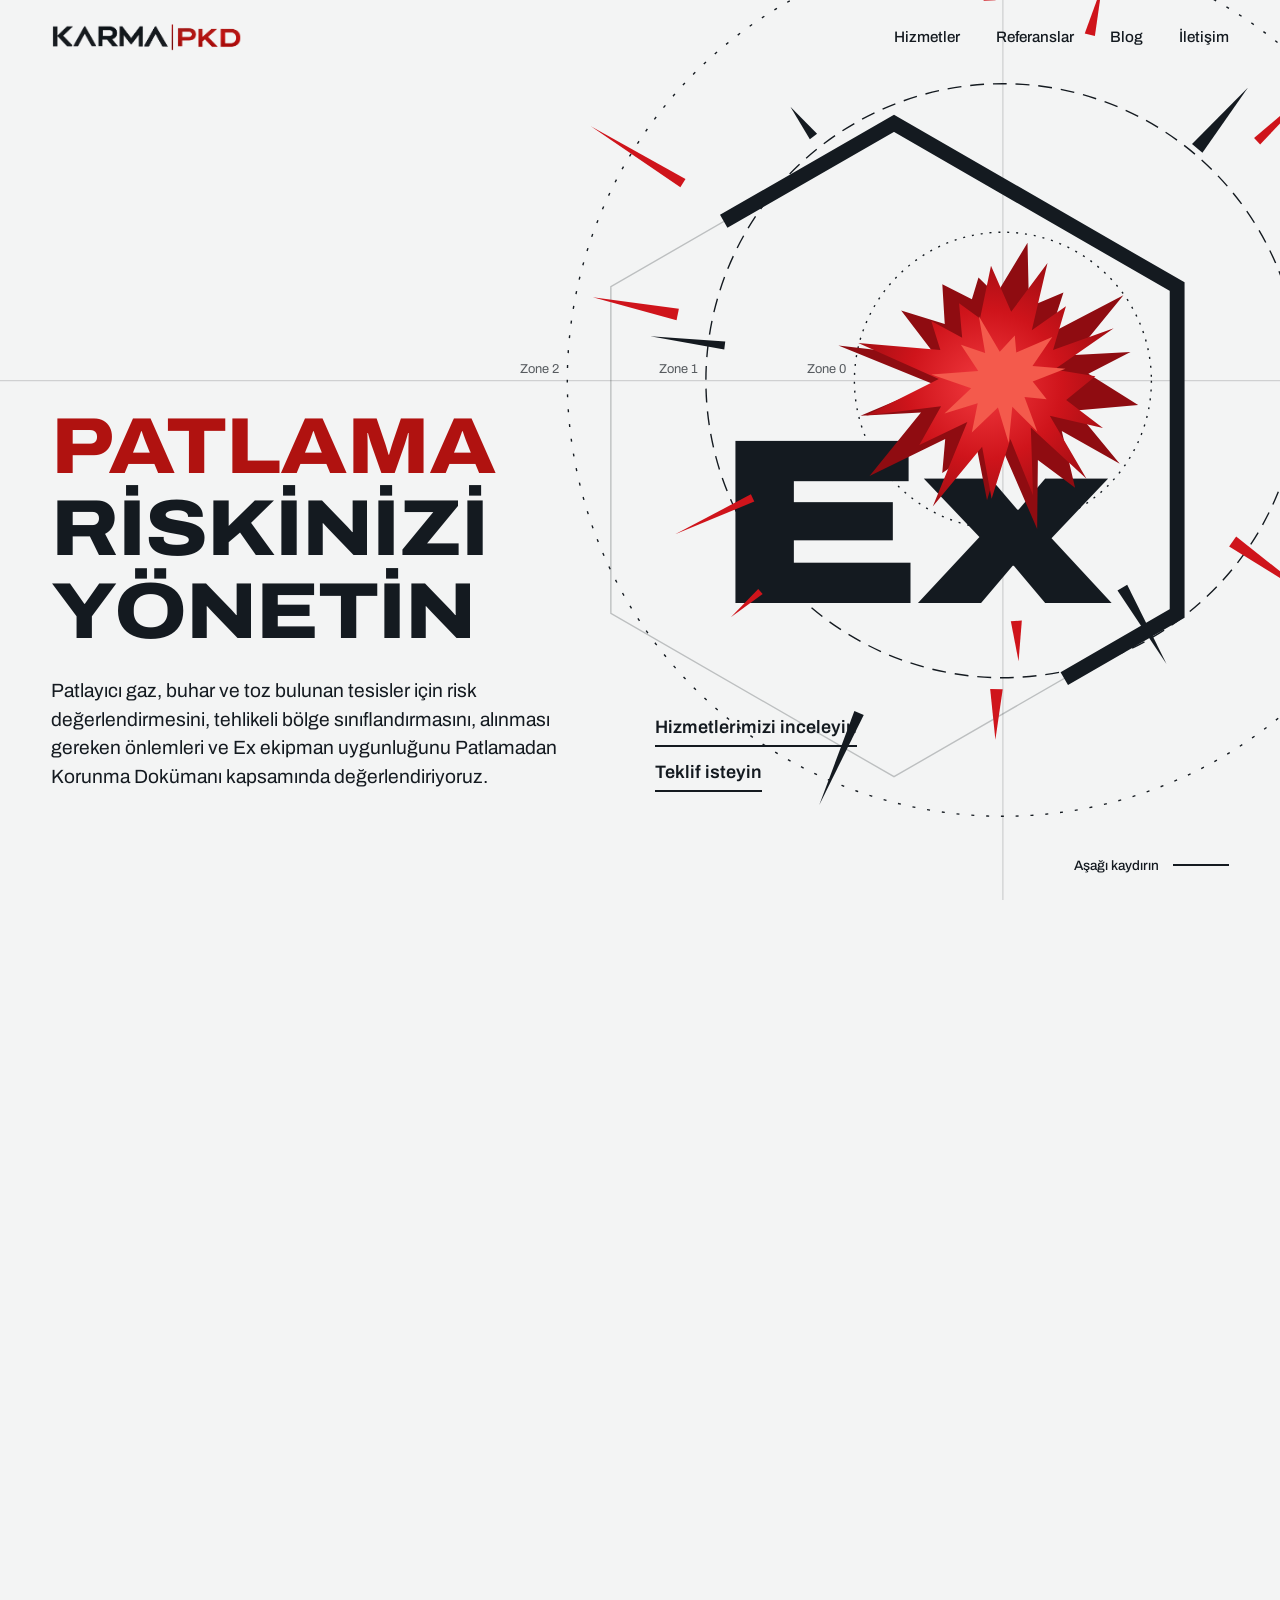
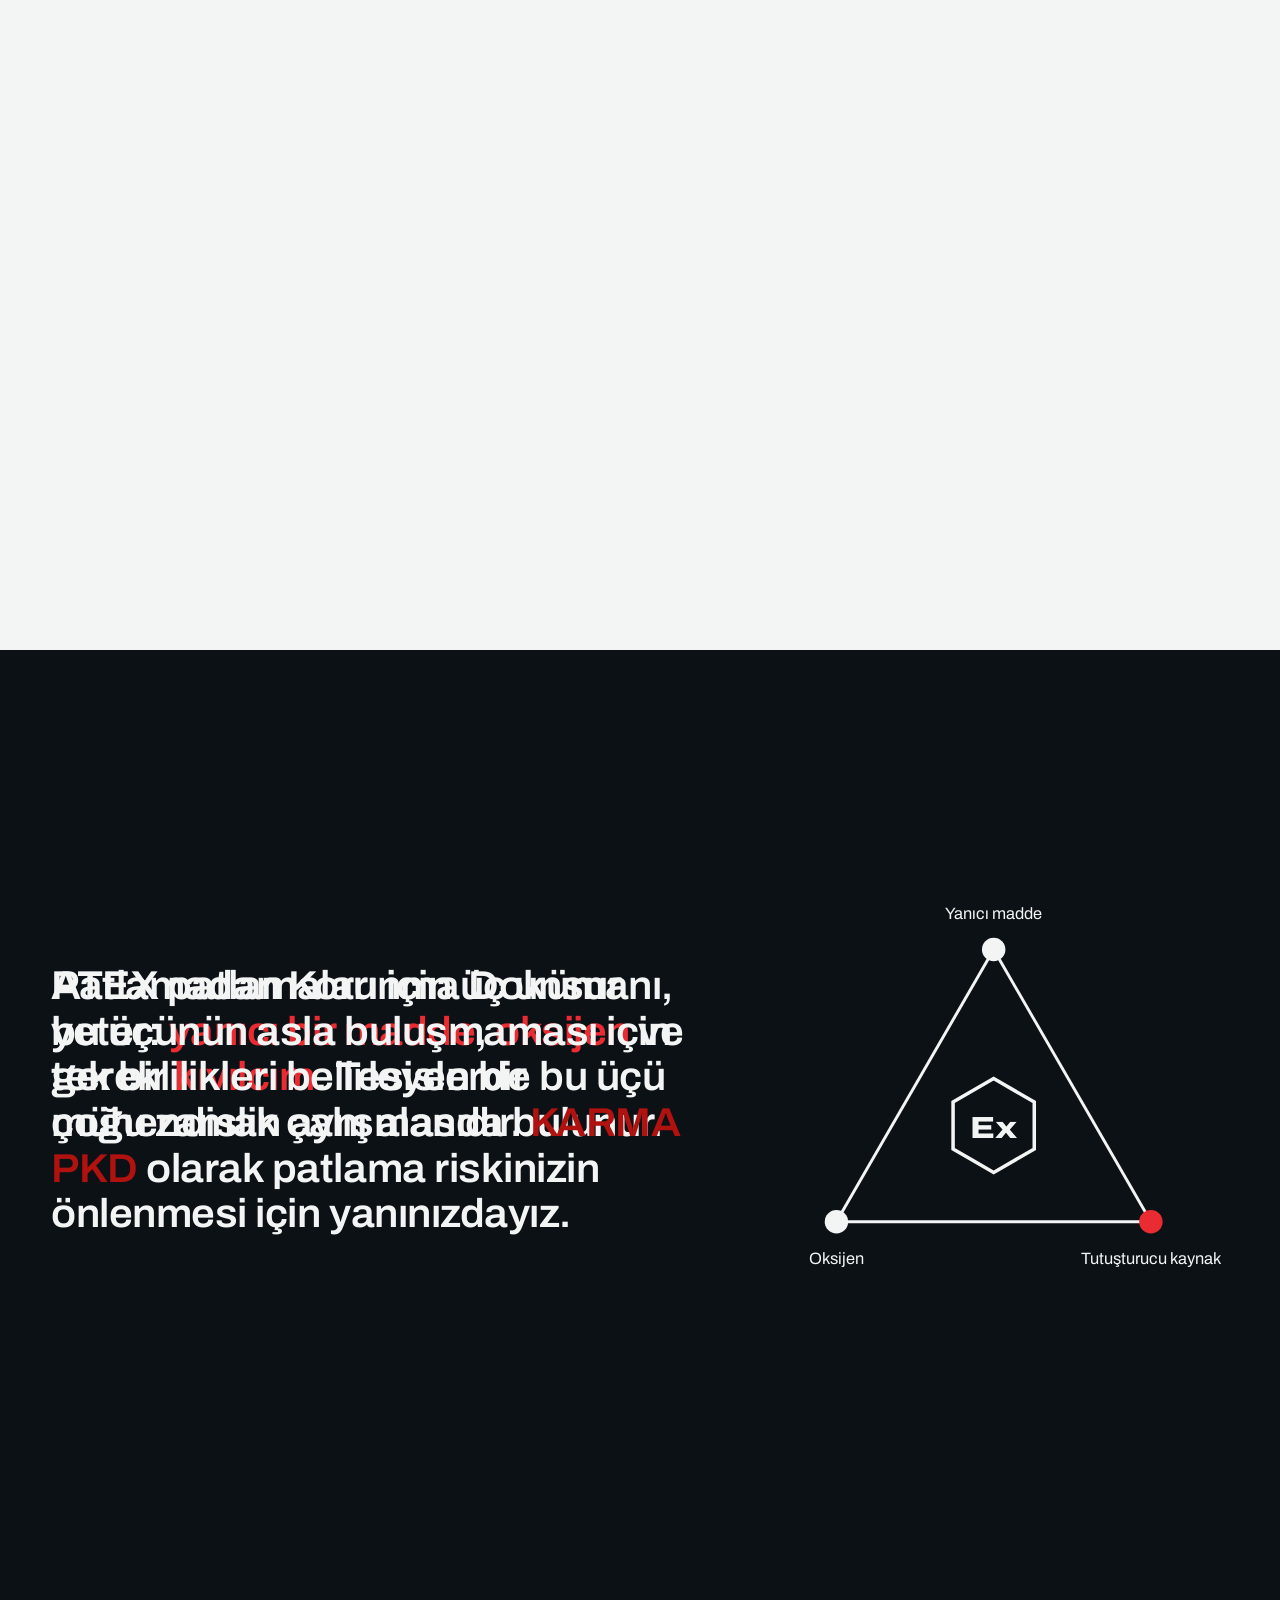
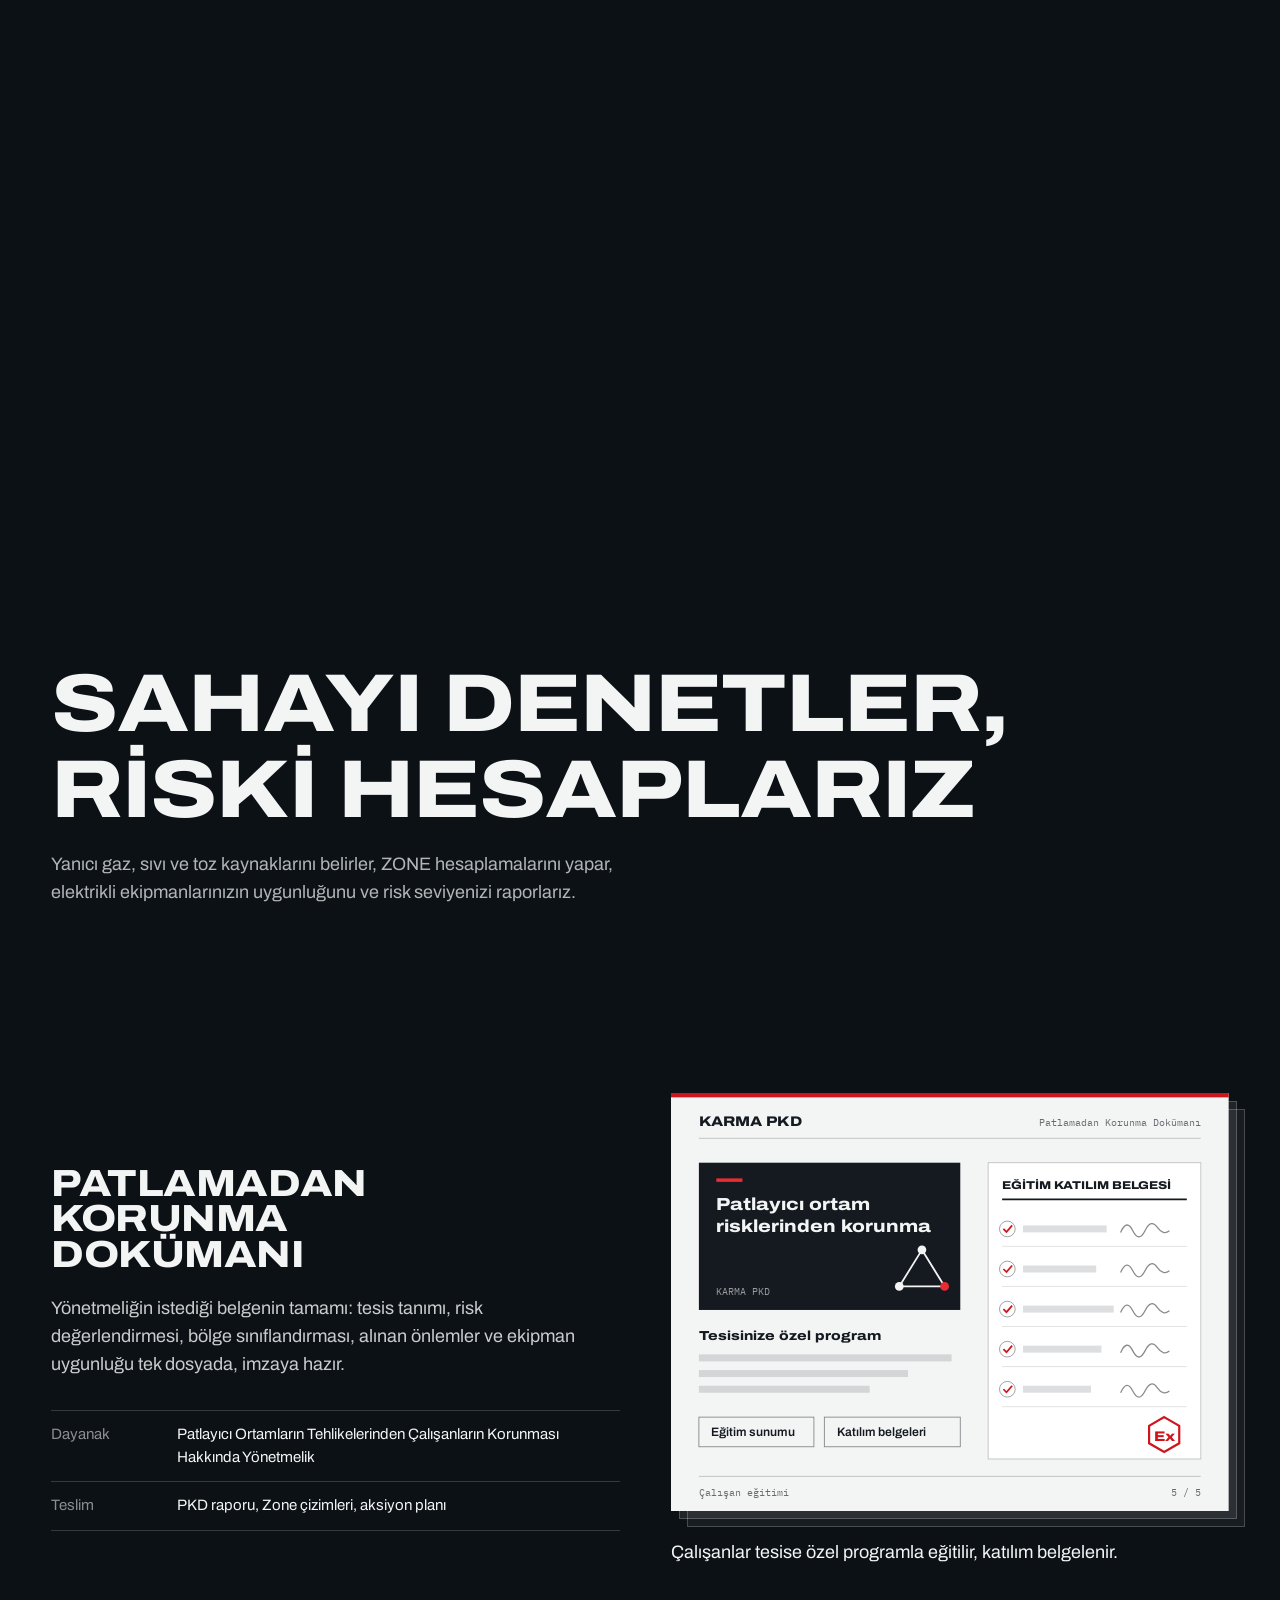
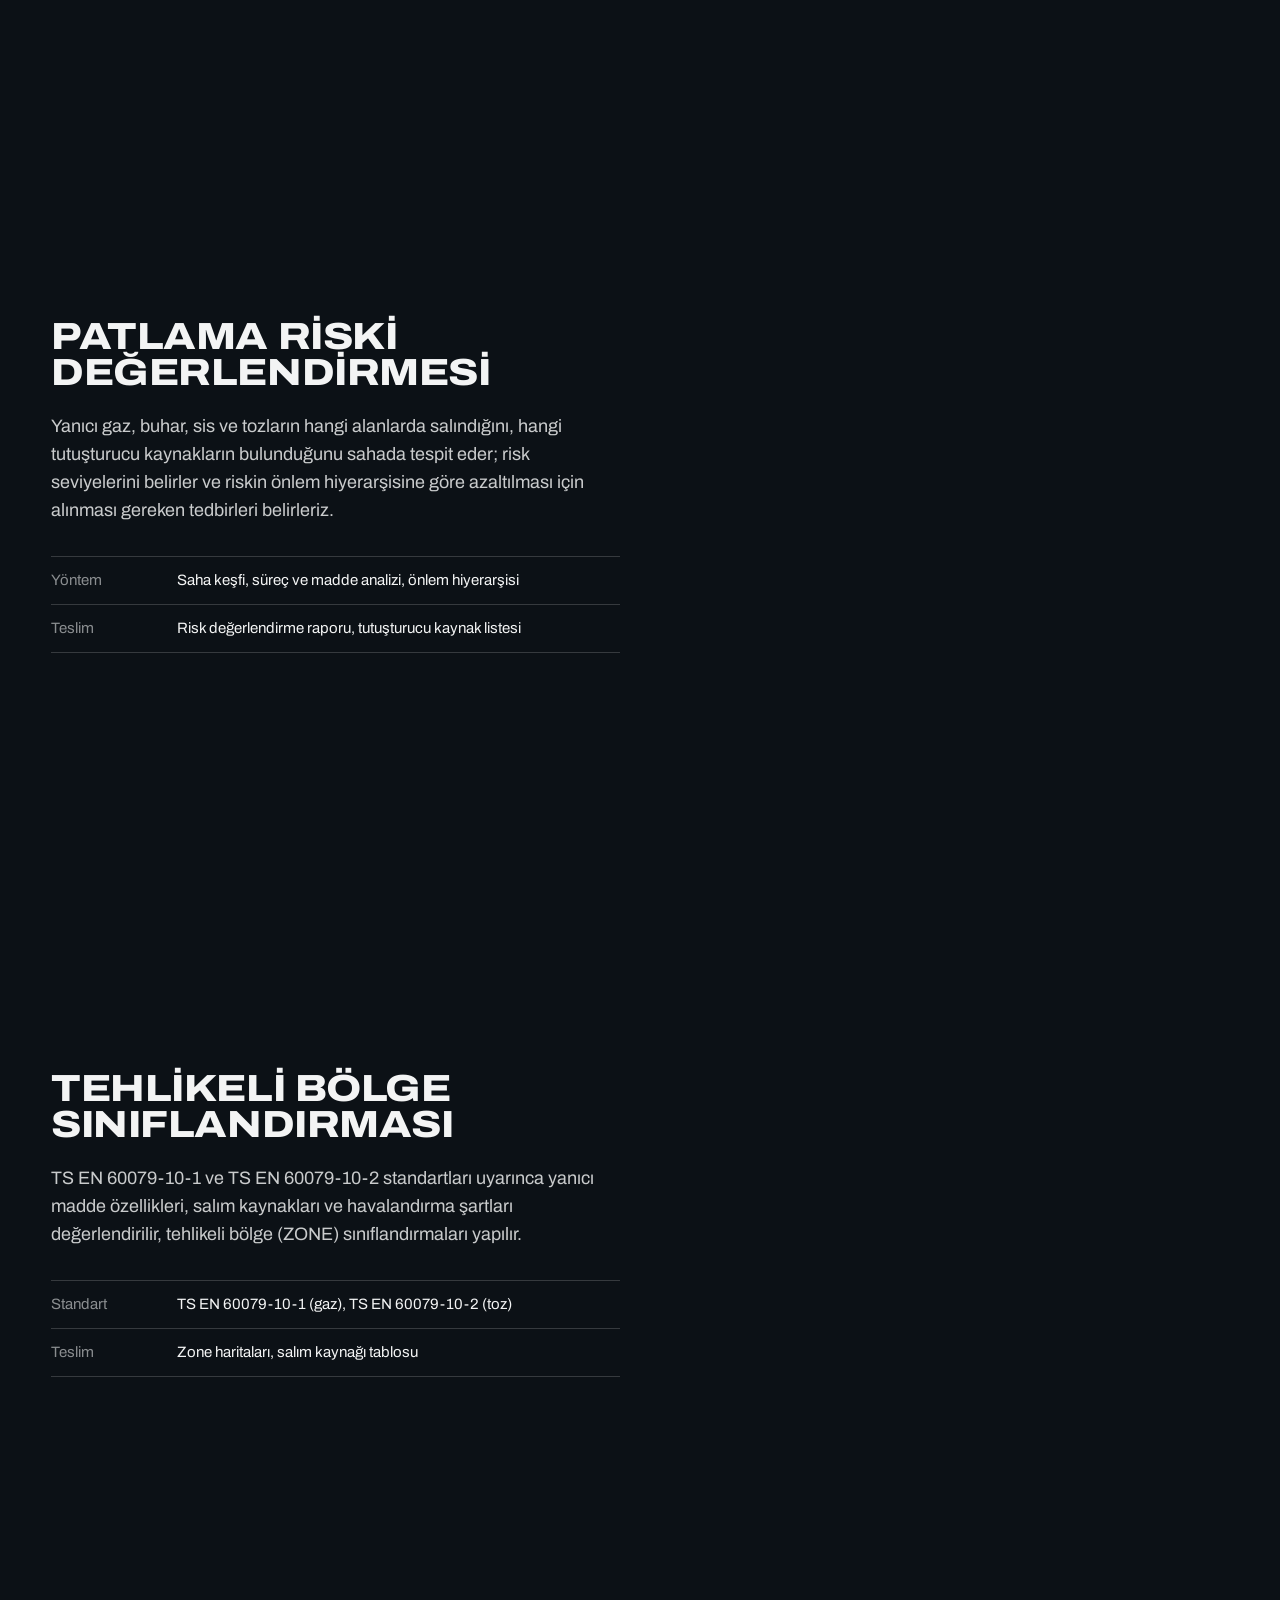
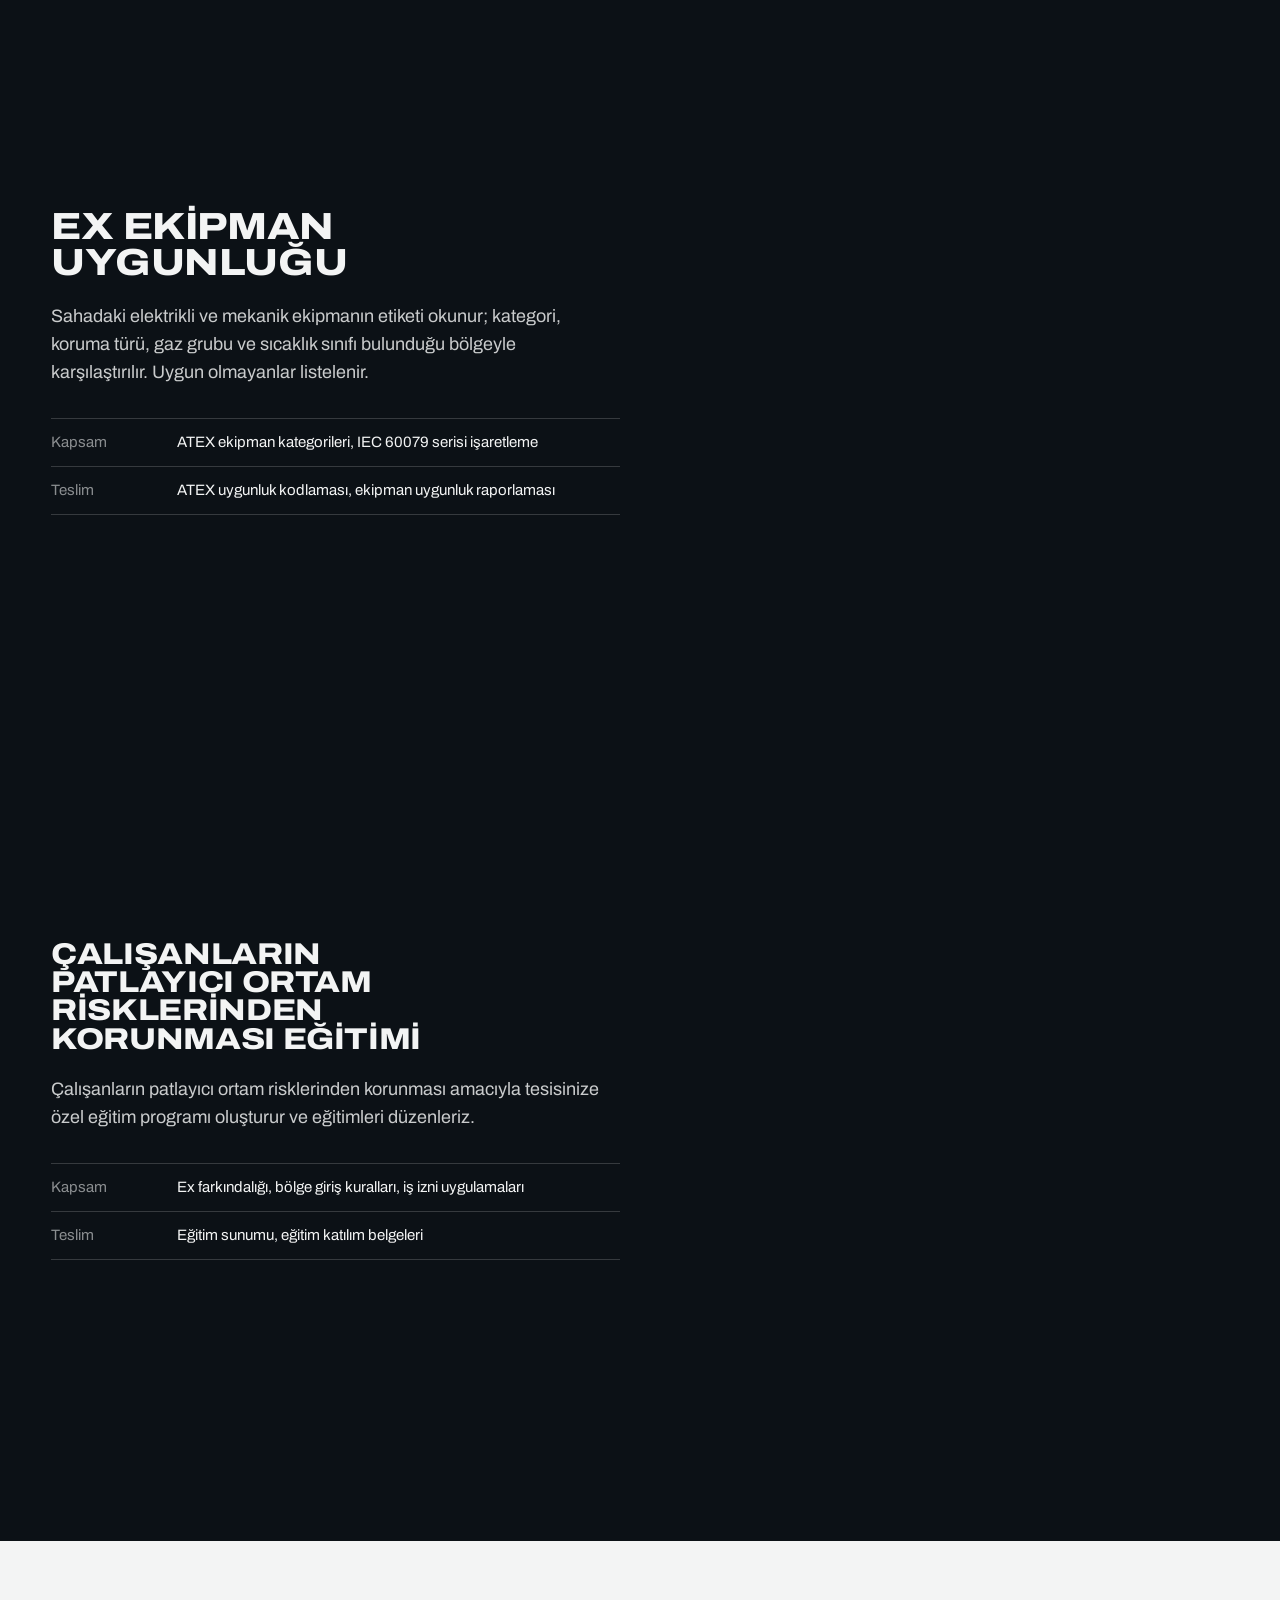
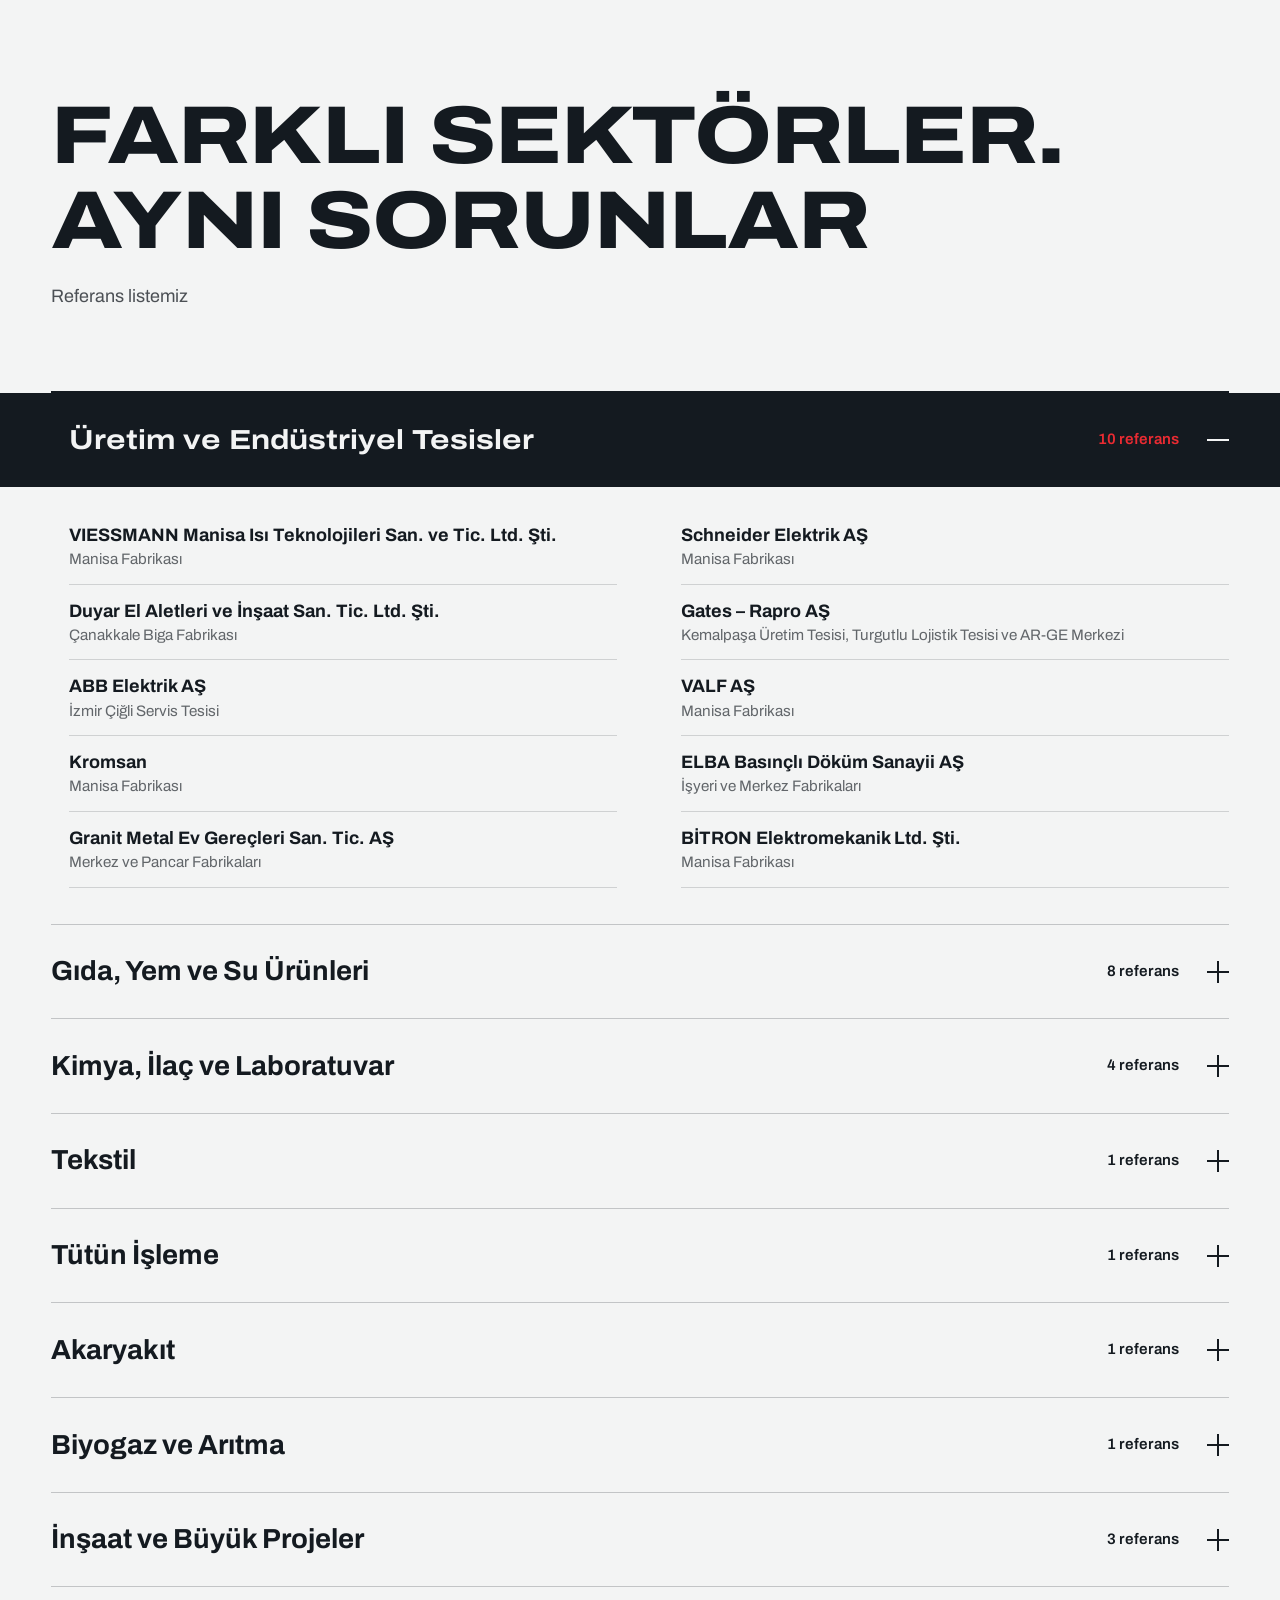
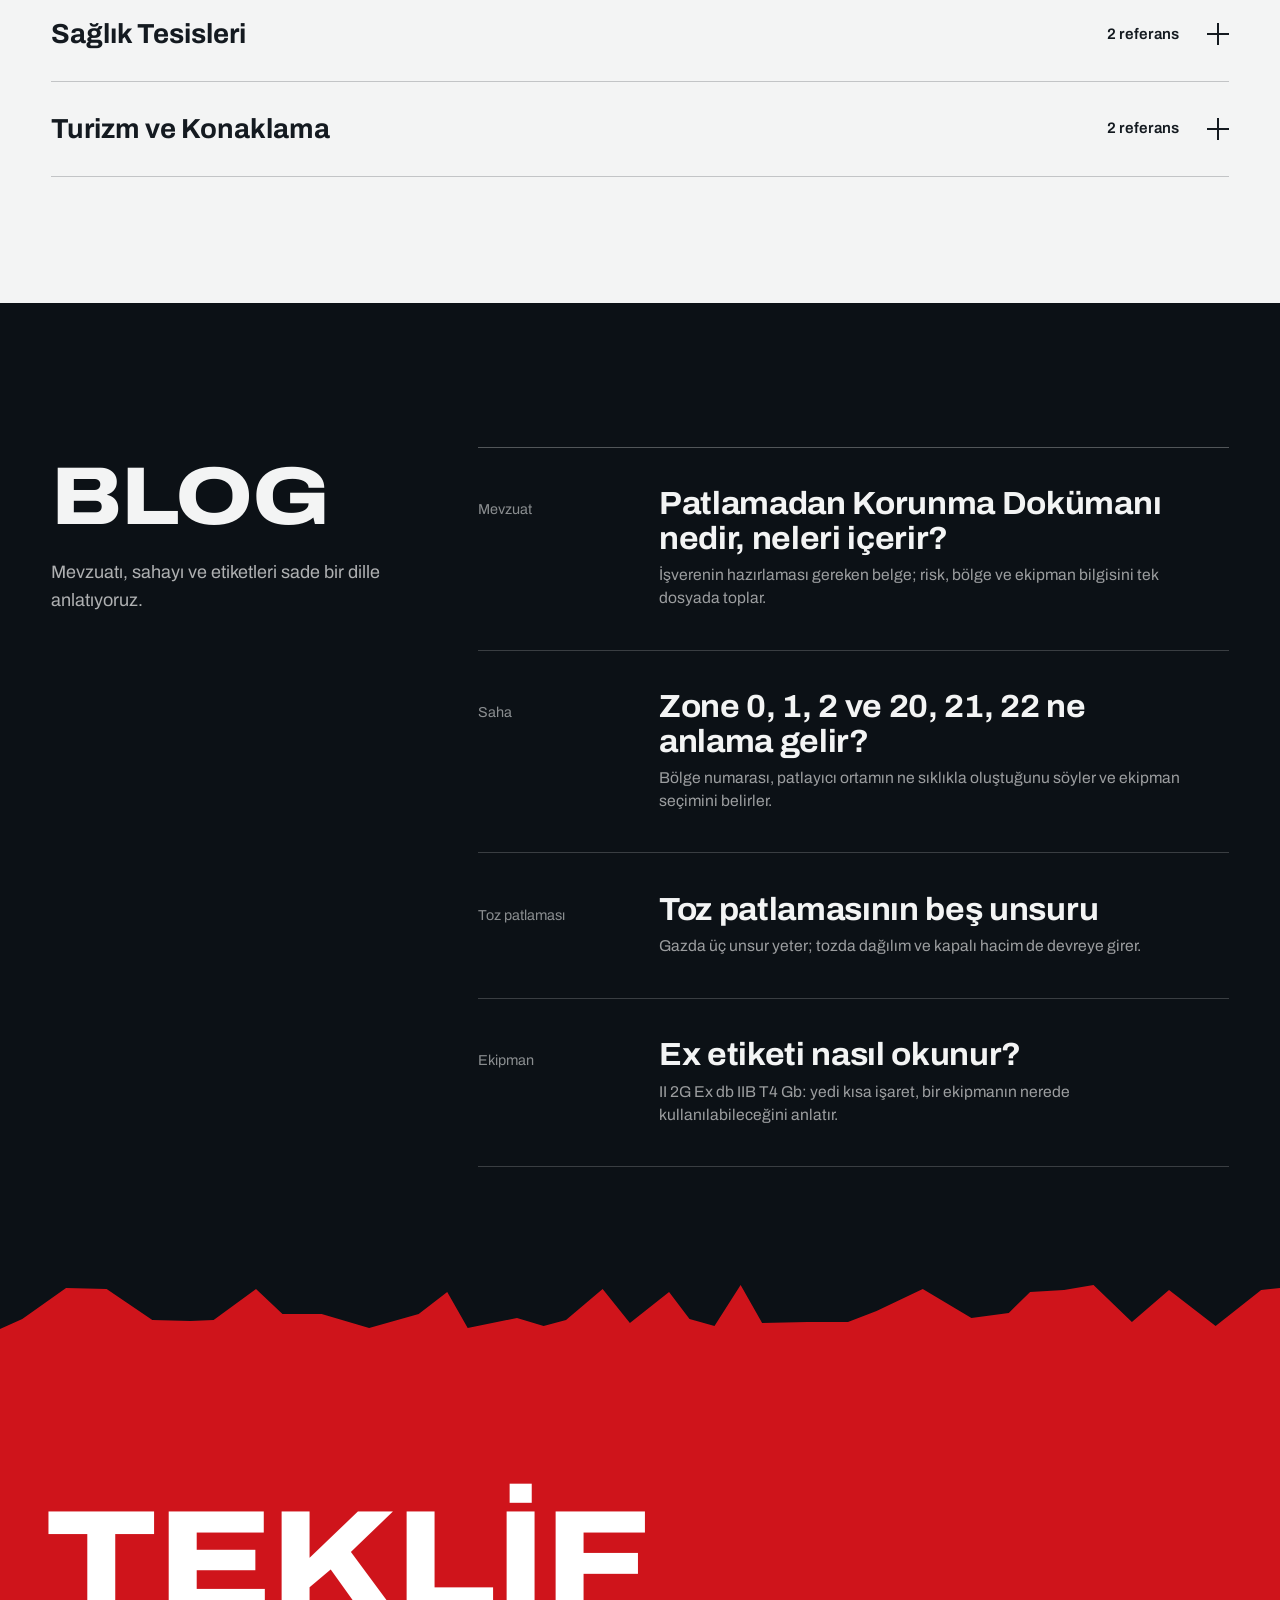
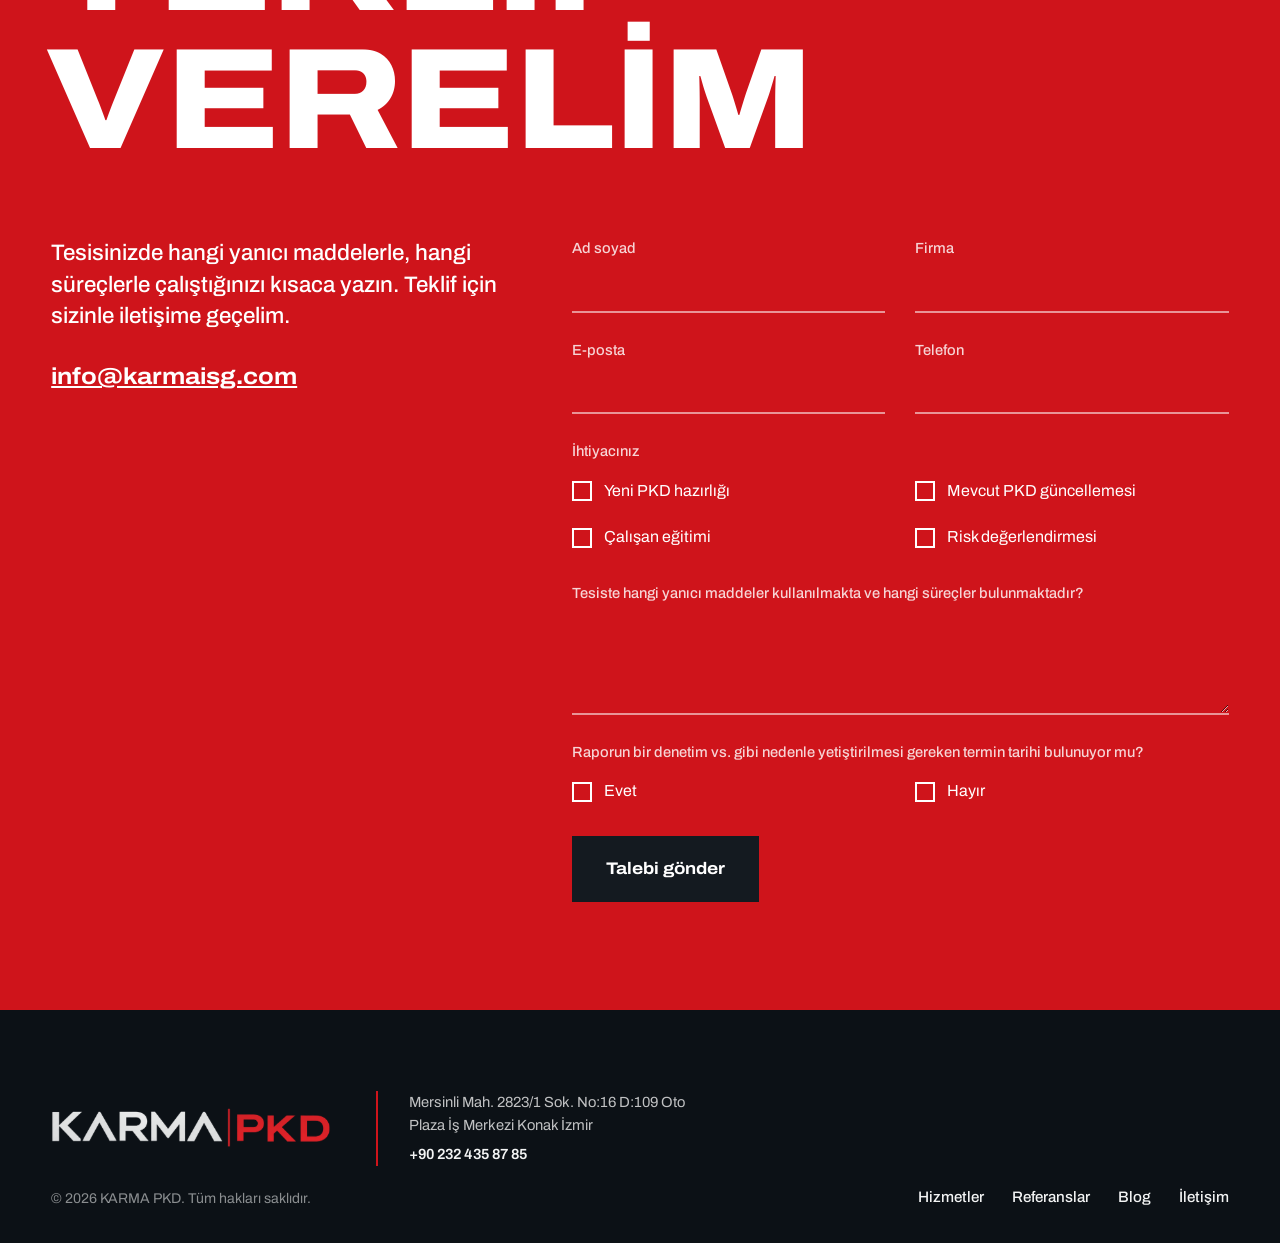
==== commit 2a6a7062: "Add files via upload" ====
--- a/index.html
+++ b/index.html
@@ -22,6 +22,7 @@
   --red-hot:#ea2b32;
   --red-deep:#9e0d12;
   --bordo:#7b0d1e;
+  --pkd:#b01210;
   --f:'Archivo','Helvetica Neue',Arial,sans-serif;
   --mono:'IBM Plex Mono',ui-monospace,Menlo,Consolas,monospace;
   --pad:clamp(20px,4vw,64px);
@@ -96,7 +97,7 @@
 .go h1 .ln>span{transform:none;transition:transform 1.2s var(--ease) 1s}
 .go h1 .ln:nth-child(2)>span{transition-delay:1.12s}
 .go h1 .ln:nth-child(3)>span{transition-delay:1.24s}
-.ln>span.bordo{color:var(--bordo)}
+.ln>span.bordo{color:var(--pkd)}
 html:not(.js) .hero h1 .ln>span{transform:none}
 html:not(.js) .hero h1{font-variation-settings:"wdth" 114}
 .hero-under{display:grid;grid-template-columns:minmax(0,30em) auto;gap:clamp(28px,5vw,90px);align-items:end;margin-top:clamp(20px,3.4vh,40px)}
@@ -124,6 +125,7 @@
 .mf-text .w.on{color:var(--paper)}
 .mf-text b{font-weight:inherit}
 .mf-text b .w.on{color:var(--red-hot)}
+.mf-text .brand .w.on{color:var(--pkd)}
 .mf-dia{width:100%;max-height:78vh;justify-self:end;overflow:visible}
 .mf-dia text{font-family:var(--f);font-size:14px;fill:var(--paper)}
 
@@ -333,6 +335,7 @@
 .rm .mf-text{grid-area:auto;opacity:1!important}
 .rm .mf-text .w{color:var(--paper)}
 .rm .mf-text b .w{color:var(--red-hot)}
+.rm .mf-text .brand .w{color:var(--pkd)}
 .rm *{transition-duration:.01ms!important;animation-duration:.01ms!important;transition-delay:0s!important}
 
 </style>
@@ -421,7 +424,7 @@
   <div class="mf-stage" id="mfStage">
     <div class="mf-texts">
       <p class="mf-text" id="mf1">ATEX patlamaları için üç unsur yeter: <b>yanıcı bir madde</b>, <b>oksijen</b> ve tek bir <b>kıvılcım</b>. Tesislerde bu üçü çoğu zaman aynı alanda bulunur.</p>
-      <p class="mf-text" id="mf2">Patlamadan Korunma Dokümanı, bu üçünün asla buluşmaması için gereklilikleri belirleyen bir mühendislik çalışmasıdır. KARMA PKD olarak patlama riskinizin önlenmesi için yanınızdayız.</p>
+      <p class="mf-text" id="mf2">Patlamadan Korunma Dokümanı, bu üçünün asla buluşmaması için gereklilikleri belirleyen bir mühendislik çalışmasıdır. <span class="brand">KARMA PKD</span> olarak patlama riskinizin önlenmesi için yanınızdayız.</p>
     </div>
     <svg class="mf-dia" viewBox="0 0 400 400" aria-hidden="true">
       <g id="mfBurstG"></g>
@@ -778,7 +781,12 @@
         <label class="opt"><input type="checkbox" name="ihtiyac" value="Çalışan eğitimi">Çalışan eğitimi</label>
         <label class="opt"><input type="checkbox" name="ihtiyac" value="Risk değerlendirmesi">Risk değerlendirmesi</label>
       </fieldset>
-      <div class="fld full"><label for="f-msg">Tesiste hangi maddeler ve süreçler var?</label><textarea id="f-msg" name="msg" rows="3" required></textarea></div>
+      <div class="fld full"><label for="f-msg">Tesiste hangi yanıcı maddeler kullanılmakta ve hangi süreçler bulunmaktadır?</label><textarea id="f-msg" name="msg" rows="3" required></textarea></div>
+      <fieldset class="opts">
+        <legend>Raporun bir denetim vs. gibi nedenle yetiştirilmesi gereken termin tarihi bulunuyor mu?</legend>
+        <label class="opt"><input type="radio" name="termin" value="Evet">Evet</label>
+        <label class="opt"><input type="radio" name="termin" value="Hayır">Hayır</label>
+      </fieldset>
       <div class="send">
         <button class="btn" type="submit"><span>Talebi gönder</span></button>
         <p class="status" id="status" role="status" aria-live="polite"></p>
@@ -886,7 +894,7 @@
 ];
 
 const ARTICLES = [
-  { id: 'pkd', cat: 'Mevzuat', read: '4 dk okuma', title: 'Patlamadan Korunma Dokümanı nedir, neleri içerir?',
+  { id: 'pkd', cat: 'Mevzuat', title: 'Patlamadan Korunma Dokümanı nedir, neleri içerir?',
     ex: 'İşverenin hazırlaması gereken belge; risk, bölge ve ekipman bilgisini tek dosyada toplar.',
     body: [
       'Patlamadan Korunma Dokümanı (PKD), patlayıcı ortam oluşabilecek bir işyerinde patlama riskinin nasıl tespit edildiğini, değerlendirildiğini ve kontrol altına alındığını gösteren yazılı belgedir. Patlayıcı Ortamların Tehlikelerinden Çalışanların Korunması Hakkında Yönetmelik uyarınca belgeyi hazırlamak işverenin sorumluluğundadır.',
@@ -899,7 +907,7 @@
       ] },
       'PKD bir kez hazırlanıp rafa kalkmaz. Üretim süreci, hammadde, tesis yerleşimi veya ekipmanda önemli bir değişiklik olduğunda belgenin de güncellenmesi gerekir. Yeni bir depolama tankı ya da değişen bir solvent, bölge sınıflandırmasının tamamını değiştirebilir.'
     ] },
-  { id: 'zone', cat: 'Saha', read: '5 dk okuma', title: 'Zone 0, 1, 2 ve 20, 21, 22 ne anlama gelir?',
+  { id: 'zone', cat: 'Saha', title: 'Zone 0, 1, 2 ve 20, 21, 22 ne anlama gelir?',
     ex: 'Bölge numarası, patlayıcı ortamın ne sıklıkla oluştuğunu söyler ve ekipman seçimini belirler.',
     body: [
       'Tehlikeli bölge sınıflandırması, patlayıcı ortamın ne sıklıkla ve ne kadar süreyle bulunabileceğine göre alanı sınıflara ayırır. Gaz, buhar ve sis için Zone 0, 1 ve 2; yanıcı toz bulutları için Zone 20, 21 ve 22 kullanılır.',
@@ -911,7 +919,7 @@
       { h: 'Sınıflandırma neden önemli?' },
       'Bölge, ekipman seçimini doğrudan belirler. Zone 0 ve 20 için kategori 1, Zone 1 ve 21 için kategori 2, Zone 2 ve 22 için kategori 3 ekipman gerekir; daha yüksek koruma sağlayan kategori daha düşük tehlikeli bölgede de kullanılabilir. Bölgeyi yanlış belirlemek ya gereksiz maliyete ya da güvenlik açığına yol açar.'
     ] },
-  { id: 'toz', cat: 'Toz patlaması', read: '4 dk okuma', title: 'Toz patlamasının beş unsuru',
+  { id: 'toz', cat: 'Toz patlaması', title: 'Toz patlamasının beş unsuru',
     ex: 'Gazda üç unsur yeter; tozda dağılım ve kapalı hacim de devreye girer.',
     body: [
       'Gaz patlamasında üç unsur yeter: yanıcı madde, oksijen ve tutuşturucu kaynak. Yanıcı toz patlamasında iki unsur daha devreye girer: tozun havada bulut halinde dağılması ve bu bulutun kapalı ya da kısmen kapalı bir hacimde bulunması.',
@@ -924,7 +932,7 @@
         ['Etkiyi sınırlamak', 'Patlama tahliye kapakları, izolasyon ve gereken yerlerde bastırma sistemleri.']
       ] }
     ] },
-  { id: 'etiket', cat: 'Ekipman', read: '3 dk okuma', title: 'Ex etiketi nasıl okunur?',
+  { id: 'etiket', cat: 'Ekipman', title: 'Ex etiketi nasıl okunur?',
     ex: 'II 2G Ex db IIB T4 Gb: yedi kısa işaret, bir ekipmanın nerede kullanılabileceğini anlatır.',
     marking: ['II', ' 2G', ' Ex', ' db', ' IIB', ' T4', ' Gb'],
     body: [
@@ -950,7 +958,7 @@
   const open = b.closest('.sect').classList.toggle('open');
   b.setAttribute('aria-expanded', open);
 });
-$('#posts').innerHTML = ARTICLES.map(a => `<li><button class="post" data-id="${a.id}"><span class="cat">${a.cat}</span><span class="mkwrap">${MK}</span><h3>${a.title}</h3><span class="rt">${a.read}</span><span class="exc">${a.ex}</span></button></li>`).join('');
+$('#posts').innerHTML = ARTICLES.map(a => `<li><button class="post" data-id="${a.id}"><span class="cat">${a.cat}</span><span class="mkwrap">${MK}</span><h3>${a.title}</h3><span class="exc">${a.ex}</span></button></li>`).join('');
 
 /* ───────────── word splitting for manifesto ───────────── */
 function splitWords(el) {
@@ -976,6 +984,7 @@
 
 /* ───────────── burst geometry ───────────── */
 const CX = 610, CY = 430;
+const BURST_SCALE = .66, SHARD_DIST = .78, SHARD_SIZE = .8;
 function mkLayer(parent, { seed, spikes, R, inner, fill, rot }) {
   const r = rng(seed), base = [];
   for (let i = 0; i < spikes * 2; i++) {
@@ -1125,8 +1134,7 @@
 function openArticle(id, trigger) {
   const a = ARTICLES.find(x => x.id === id); if (!a) return;
   lastTrigger = trigger;
-  rdTitle.textContent = a.title; rdCat.textContent = a.cat + ' · ' + a.read.replace(' okuma', '');
-  rdCat.textContent = a.cat + ', ' + a.read;
+  rdTitle.textContent = a.title; rdCat.textContent = a.cat;
   let h = '';
   if (a.marking) h += `<p class="mark" aria-label="Örnek Ex etiketi">${a.marking.map(m => `<span>${m.trim()}</span>`).join('')}</p>`;
   a.body.forEach(b => {
@@ -1170,9 +1178,10 @@
     st.textContent = 'Ad soyad, mesaj ve e-posta ya da telefon alanlarından en az biri gerekli.'; return;
   }
   const needs = $$('input[name=ihtiyac]:checked', f).map(i => i.value).join(', ') || '-';
+  const termin = ($('input[name=termin]:checked', f) || {}).value || '-';
   const subject = 'Teklif talebi: ' + (v('firma') || v('ad'));
   st.className = 'status'; st.textContent = 'Gönderiliyor…'; btn.disabled = true;
-  const payload = { _subject: subject, _template: 'table', _captcha: 'false', 'Ad soyad': v('ad'), 'Firma': v('firma') || '-', 'E-posta': v('mail') || '-', 'Telefon': v('tel') || '-', 'İhtiyaç': needs, 'Mesaj': v('msg') };
+  const payload = { _subject: subject, _template: 'table', _captcha: 'false', 'Ad soyad': v('ad'), 'Firma': v('firma') || '-', 'E-posta': v('mail') || '-', 'Telefon': v('tel') || '-', 'İhtiyaç': needs, 'Termin tarihi var mı': termin, 'Mesaj': v('msg') };
   if (v('mail')) payload.email = v('mail');
   try {
     const res = await fetch('https://formsubmit.co/ajax/' + CONFIG.formTo, {
@@ -1183,7 +1192,7 @@
     f.reset();
     st.textContent = 'Talebiniz iletildi. En kısa sürede sizinle iletişime geçeceğiz.';
   } catch (err) {
-    const body = `Ad soyad: ${v('ad')}\nFirma: ${v('firma')}\nE-posta: ${v('mail')}\nTelefon: ${v('tel')}\nİhtiyaç: ${needs}\n\n${v('msg')}`;
+    const body = `Ad soyad: ${v('ad')}\nFirma: ${v('firma')}\nE-posta: ${v('mail')}\nTelefon: ${v('tel')}\nİhtiyaç: ${needs}\nTermin tarihi var mı: ${termin}\n\n${v('msg')}`;
     location.href = `mailto:${CONFIG.email}?subject=${encodeURIComponent(subject)}&body=${encodeURIComponent(body)}`;
     st.className = 'status err';
     st.textContent = 'Talep gönderilemedi. E-posta uygulamanız açıldı; açılmazsa mesajı ' + CONFIG.email + ' adresine iletebilirsiniz.';
@@ -1219,15 +1228,15 @@
     const bs = e < .9 ? 0 : eBack(clamp((e - .9) / .85));
     const kt = t - kick; const kk = kt < 1.2 ? Math.sin(kt * 22) * Math.exp(-kt * 4.5) * .07 : 0;
     const breathe = 1 + Math.sin(t * 1.6) * .014 + kk;
-    const s = bs * breathe;
+    const s = bs * breathe * BURST_SCALE;
     const bx = -mx * 7, by = -my * 5;
     burstG.setAttribute('transform', `translate(${(CX + bx).toFixed(1)} ${(CY + by).toFixed(1)}) rotate(${(Math.sin(t * .4) * 1.6).toFixed(2)}) scale(${s.toFixed(3)}) translate(${-CX} ${-CY})`);
     if (now - lastBoil > 115 && bs > 0) { lastBoil = now; layers.forEach((l, i) => drawLayer(l, .07 - i * .015)); }
     // shards
     const sk = eOut(clamp((e - .9) / 1.2));
     shards.forEach(sh => {
-      const d = sh.dist * sk + Math.sin(t * .9 + sh.ph) * 7 + (kt < 1.2 ? Math.exp(-kt * 4) * 22 : 0);
-      sh.el.setAttribute('transform', `translate(${(CX - mx * 12).toFixed(1)} ${(CY - my * 9).toFixed(1)}) rotate(${(sh.a * 57.2958).toFixed(1)}) translate(${d.toFixed(1)} 0)`);
+      const d = sh.dist * SHARD_DIST * sk + Math.sin(t * .9 + sh.ph) * 7 + (kt < 1.2 ? Math.exp(-kt * 4) * 22 : 0);
+      sh.el.setAttribute('transform', `translate(${(CX - mx * 12).toFixed(1)} ${(CY - my * 9).toFixed(1)}) rotate(${(sh.a * 57.2958).toFixed(1)}) translate(${d.toFixed(1)} 0) scale(${SHARD_SIZE})`);
       sh.el.style.opacity = sk > 0 ? Math.min(1, sk * 2) : 0;
     });
     // shockwaves
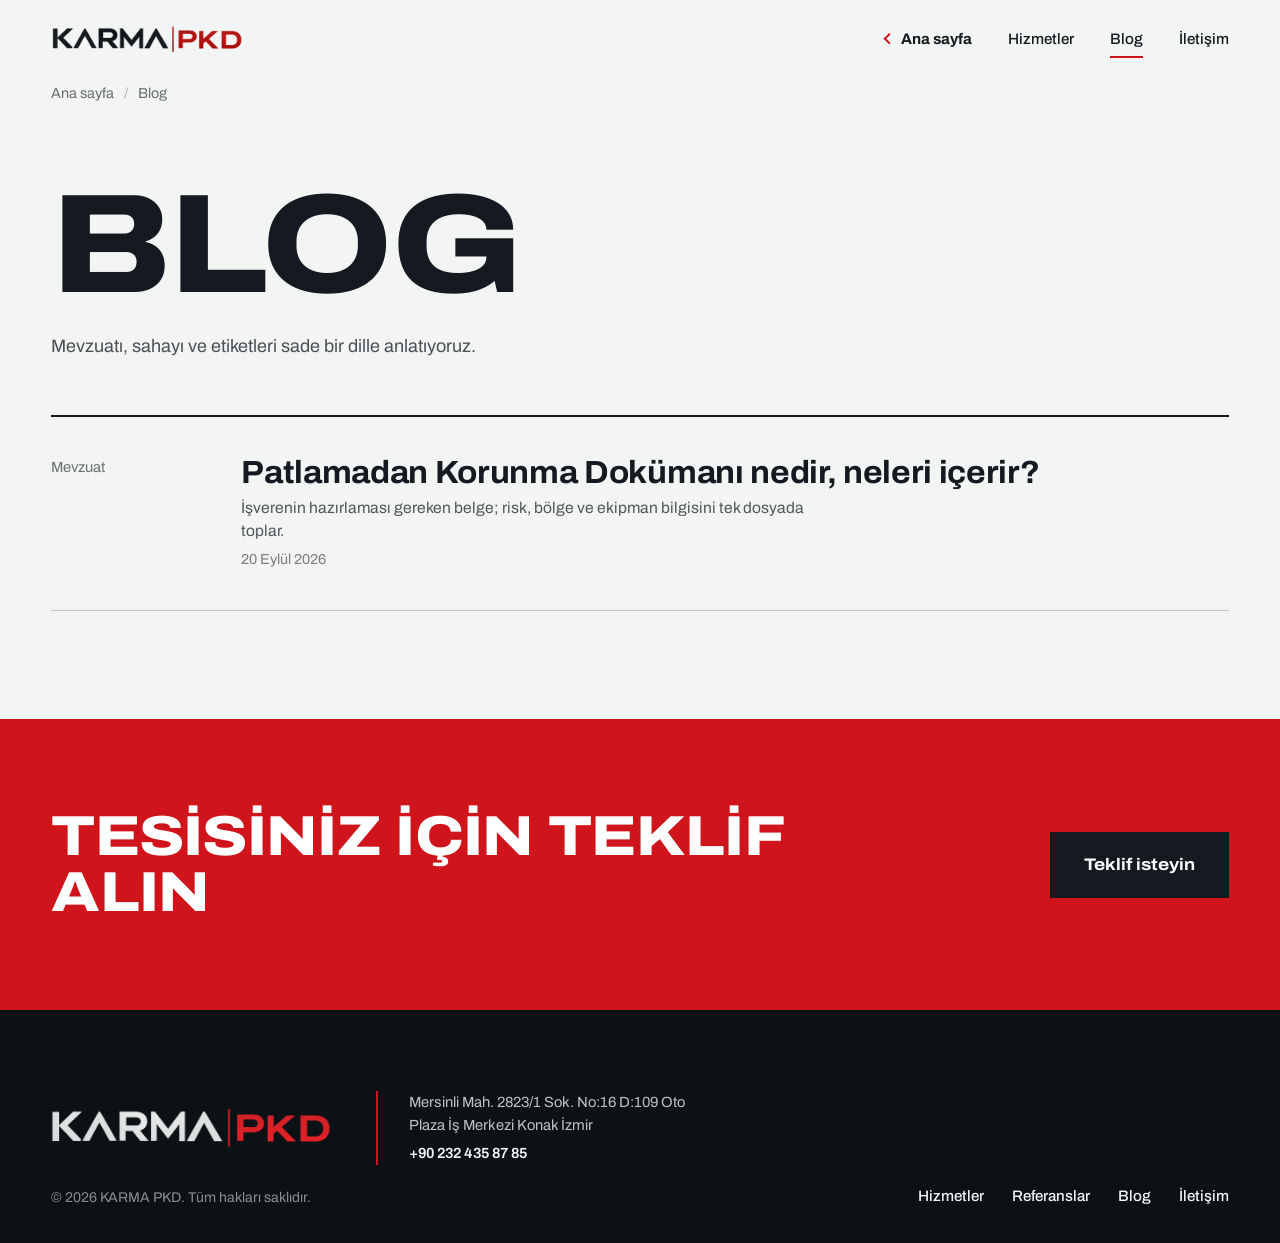
==== commit 65452d70: "Add files via upload" ====
--- a/index.html
+++ b/index.html
@@ -3,803 +3,96 @@
 <head>
 <meta charset="utf-8">
 <meta name="viewport" content="width=device-width, initial-scale=1, viewport-fit=cover">
-<title>KARMA PKD | Patlamadan Korunma Dokümanı</title>
-<meta name="description" content="KARMA PKD: patlayıcı ortam oluşabilecek tesisler için patlamadan korunma dokümanı, patlama riski değerlendirmesi, tehlikeli bölge sınıflandırması ve Ex ekipman uygunluğu hizmetleri.">
 <meta name="theme-color" content="#f3f4f4">
-<script>document.documentElement.classList.add('js')</script>
+
+<title>Blog: Patlamadan Korunma, ATEX ve Zone Rehberi | KARMA PKD</title>
+<meta name="description" content="Patlamadan Korunma Dokümanı, ATEX, tehlikeli bölge (Zone) sınıflandırması ve Ex ekipman işaretleri hakkında sade bir dille yazılmış rehber yazılar.">
+<!-- Alan adınızı yazın: https://www.ALANADI.com -->
+<link rel="canonical" href="https://www.ALANADI.com/blog/">
+
+<meta property="og:type" content="website">
+<meta property="og:locale" content="tr_TR">
+<meta property="og:site_name" content="KARMA PKD">
+<meta property="og:title" content="KARMA PKD Blog">
+<meta property="og:description" content="Patlamadan Korunma Dokümanı, ATEX, tehlikeli bölge (Zone) sınıflandırması ve Ex ekipman işaretleri hakkında rehber yazılar.">
+<meta property="og:url" content="https://www.ALANADI.com/blog/">
+
+<script type="application/ld+json">
+{
+  "@context": "https://schema.org",
+  "@graph": [
+    {
+      "@type": "CollectionPage",
+      "name": "KARMA PKD Blog",
+      "description": "Patlamadan Korunma Dokümanı, ATEX, tehlikeli bölge (Zone) sınıflandırması ve Ex ekipman işaretleri hakkında rehber yazılar.",
+      "inLanguage": "tr",
+      "url": "https://www.ALANADI.com/blog/"
+    },
+    {
+      "@type": "BreadcrumbList",
+      "itemListElement": [
+        { "@type": "ListItem", "position": 1, "name": "Ana sayfa", "item": "https://www.ALANADI.com/" },
+        { "@type": "ListItem", "position": 2, "name": "Blog", "item": "https://www.ALANADI.com/blog/" }
+      ]
+    }
+  ]
+}
+</script>
+
 <link rel="preconnect" href="https://fonts.googleapis.com">
 <link rel="preconnect" href="https://fonts.gstatic.com" crossorigin>
-<link href="https://fonts.googleapis.com/css2?family=Archivo:wdth,wght@62..125,100..900&family=IBM+Plex+Mono:wght@400;500&display=swap" rel="stylesheet">
-<style>
-*,*::before,*::after{box-sizing:border-box}
-:root{
-  --ink:#141a20;
-  --night:#0c1116;
-  --night-2:#151c23;
-  --paper:#f3f4f4;
-  --paper-2:#e4e7e8;
-  --red:#cf141b;
-  --red-hot:#ea2b32;
-  --red-deep:#9e0d12;
-  --bordo:#7b0d1e;
-  --pkd:#b01210;
-  --f:'Archivo','Helvetica Neue',Arial,sans-serif;
-  --mono:'IBM Plex Mono',ui-monospace,Menlo,Consolas,monospace;
-  --pad:clamp(20px,4vw,64px);
-  --ease:cubic-bezier(.2,.8,.1,1);
-  color-scheme:light;
-  padding-top:env(safe-area-inset-top,0px);
-  padding-bottom:env(safe-area-inset-bottom,0px);
-}
-html{scroll-behavior:auto;-webkit-text-size-adjust:100%;overflow-x:clip;scroll-padding-top:env(safe-area-inset-top,0px);background:var(--night)}
-body{margin:0;background:var(--paper);color:var(--ink);font-family:var(--f);font-weight:400;font-variation-settings:"wdth" 100;font-size:clamp(1rem,.3vw + .93rem,1.125rem);line-height:1.55;-webkit-font-smoothing:antialiased;overflow-x:clip}
-h1,h2,h3,p,ul,ol,dl,dd,figure{margin:0}
-ul,ol{padding:0;list-style:none}
-a{color:inherit}
-button{font:inherit;color:inherit;background:none;border:0;padding:0;cursor:pointer}
-img{max-width:100%}
-:focus-visible{outline:2px solid var(--red-hot);outline-offset:4px}
-.on-red :focus-visible,.contact :focus-visible{outline-color:#fff}
-.sr{position:absolute;width:1px;height:1px;overflow:hidden;clip:rect(0 0 0 0);white-space:nowrap}
-
-/* display type — echoes the wide, heavy wordmark */
-.disp{font-weight:800;font-variation-settings:"wdth" 118;text-transform:uppercase;letter-spacing:-.012em;line-height:.94}
-.ln{display:block;overflow:hidden;padding:.14em 0 .1em;margin-bottom:-.14em}
-.ln>span{display:inline-block}
-.js .rv .ln>span{transform:translateY(108%);transition:transform 1.1s var(--ease)}
-.js .rv.in .ln>span{transform:none}
-.js .rv.in .ln:nth-child(2)>span{transition-delay:.09s}
-.js .rv.in .ln:nth-child(3)>span{transition-delay:.18s}
-
-/* ───────── header ───────── */
-.hdr{position:fixed;top:0;left:0;right:0;z-index:60;padding:calc(env(safe-area-inset-top,0px) + 20px) var(--pad) 18px;display:flex;align-items:center;justify-content:space-between;color:var(--fg);--fg:var(--ink);--ul:var(--red);pointer-events:none;transition:color .35s}
-.hdr>*{pointer-events:auto}
-.hdr[data-theme=ink]{--fg:var(--paper)}
-.hdr[data-theme=red]{--fg:#fff;--ul:#fff}
-.logo{display:block;position:relative;width:clamp(150px,15vw,212px);aspect-ratio:878/125}
-.lg{position:absolute;inset:0;background:center/contain no-repeat;opacity:0;transition:opacity .35s}
-.lg-dark{background-image:url([data-uri])}
-.lg-light{background-image:url([data-uri])}
-.lg-mono{background-image:url([data-uri])}
-.hdr[data-theme=paper] .lg-dark,.hdr[data-theme=ink] .lg-light,.hdr[data-theme=red] .lg-mono{opacity:1}
-.nav{display:flex;gap:clamp(22px,2.8vw,46px)}
-.nav a,.menu-btn{position:relative;text-decoration:none;font-size:.95rem;font-weight:500;padding:6px 0;color:var(--fg)}
-.nav a::after,.menu-btn::after{content:"";position:absolute;left:0;right:0;bottom:0;height:2px;background:var(--ul);transform:scaleX(0);transform-origin:left;transition:transform .4s var(--ease)}
-.nav a:hover::after,.nav a.on::after,.menu-btn:hover::after{transform:scaleX(1)}
-.menu-btn{display:none}
-.fuse{position:fixed;left:0;top:0;height:3px;width:100%;background:var(--red);transform-origin:left;transform:scaleX(0);z-index:70;pointer-events:none}
-
-.sheet{position:fixed;inset:0;z-index:55;background:var(--night);color:var(--paper);display:flex;flex-direction:column;justify-content:flex-end;padding:var(--pad);padding-bottom:calc(var(--pad) + env(safe-area-inset-bottom,0px));clip-path:circle(0px at calc(100% - 44px) 40px);transition:clip-path .8s cubic-bezier(.7,0,.2,1);visibility:hidden}
-.sheet.open{clip-path:circle(160vmax at calc(100% - 44px) 40px);visibility:visible}
-.sheet a{display:block;text-decoration:none;font-weight:800;font-variation-settings:"wdth" 118;font-size:clamp(1.8rem,8.6vw,3.6rem);text-transform:uppercase;line-height:1.12;padding:.06em 0;border-top:1px solid rgba(243,244,244,.16)}
-.sheet a:last-child{border-bottom:1px solid rgba(243,244,244,.16)}
-
-/* ───────── hero ───────── */
-.hero{position:relative;height:250vh;height:250svh;background:var(--paper)}
-.hero-stage{position:sticky;top:0;height:100vh;height:100svh;overflow:hidden}
-.hero-art{--h:min(110vh,120vw);position:absolute;height:var(--h);width:var(--h);top:calc(50% - var(--h)/2);right:calc(var(--h)*-.11);transform-origin:61% 43%}
-.hero-art svg{display:block;width:100%;height:100%;overflow:visible}
-.hero-art text{font-family:var(--f)}
-.ex{font-weight:900;font-variation-settings:"wdth" 125;font-size:238px;fill:var(--ink);letter-spacing:-4px}
-.js .ex{opacity:0;transform:translateY(46px);transition:opacity .9s ease .5s,transform 1.2s var(--ease) .5s}
-.js .go .ex{opacity:1;transform:none}
-.zl{font-family:var(--mono);font-size:13px;fill:var(--ink);opacity:.7}
-.js .zl,.js .ghost,.js .guide{opacity:0;transition:opacity 1.2s ease .9s}
-.js .go .zl{opacity:.7}
-.js .go .ghost{opacity:.24}
-.js .go .guide{opacity:.2}
-
-.hero-copy{position:absolute;left:var(--pad);bottom:clamp(70px,12vh,130px);right:var(--pad);z-index:3}
-.hero h1{font-size:clamp(2.1rem,6.2vw,7.2rem);font-variation-settings:"wdth" 62;transition:font-variation-settings 1.6s var(--ease) .55s}
-.js .hero h1{font-variation-settings:"wdth" 62}
-.js .go h1{font-variation-settings:"wdth" 114}
-.hero h1 .ln>span{transform:translateY(108%)}
-.go h1 .ln>span{transform:none;transition:transform 1.2s var(--ease) 1s}
-.go h1 .ln:nth-child(2)>span{transition-delay:1.12s}
-.go h1 .ln:nth-child(3)>span{transition-delay:1.24s}
-.ln>span.bordo{color:var(--pkd)}
-html:not(.js) .hero h1 .ln>span{transform:none}
-html:not(.js) .hero h1{font-variation-settings:"wdth" 114}
-.hero-under{display:grid;grid-template-columns:minmax(0,30em) auto;gap:clamp(28px,5vw,90px);align-items:end;margin-top:clamp(20px,3.4vh,40px)}
-.lead{max-width:30em;font-size:clamp(1rem,.4vw + .92rem,1.2rem);line-height:1.5}
-.js .lead,.js .hero-links{opacity:0;transform:translateY(14px);transition:opacity 1s ease 1.7s,transform 1.2s var(--ease) 1.7s}
-.js .go .lead,.js .go .hero-links{opacity:1;transform:none}
-.hero-links{display:flex;flex-direction:column;align-items:flex-start;gap:12px;font-weight:600}
-.tl{position:relative;text-decoration:none;display:inline-block;padding-bottom:5px;background:linear-gradient(currentColor,currentColor) left bottom/100% 2px no-repeat}
-.tl::after{content:"";position:absolute;left:0;bottom:0;height:2px;width:100%;background:var(--red);transform:scaleX(0);transform-origin:left;transition:transform .5s var(--ease)}
-.tl:hover::after{transform:scaleX(1)}
-.hero-foot{position:absolute;right:var(--pad);bottom:24px;z-index:3;display:flex;align-items:center;gap:14px;font-size:.85rem;font-weight:500}
-.hero-foot i{display:block;width:56px;height:2px;background:var(--ink);transform-origin:left;animation:cue 2.4s var(--ease) infinite}
-@keyframes cue{0%{transform:scaleX(0)}55%{transform:scaleX(1)}100%{transform:scaleX(1);opacity:0}}
-.blast{position:absolute;inset:0;z-index:4;pointer-events:none}
-.blast i{position:absolute;inset:0;display:block;clip-path:circle(0px at 50% 50%)}
-.b-red{background:var(--red)}
-.b-night{background:var(--night)}
-
-/* ───────── manifesto ───────── */
-.manifesto{position:relative;height:340vh;background:var(--night);color:var(--paper)}
-.mf-stage{position:sticky;top:0;height:100vh;height:100svh;display:grid;grid-template-columns:minmax(0,7fr) minmax(0,5fr);align-items:center;gap:var(--pad);padding:0 var(--pad)}
-.mf-texts{display:grid}
-.mf-text{grid-area:1/1;font-weight:600;font-variation-settings:"wdth" 104;font-size:clamp(1.55rem,3.15vw,3.5rem);line-height:1.13;letter-spacing:-.012em;max-width:19em}
-.mf-text .w{color:rgba(243,244,244,.15);transition:color .35s}
-.mf-text .w.on{color:var(--paper)}
-.mf-text b{font-weight:inherit}
-.mf-text b .w.on{color:var(--red-hot)}
-.mf-text .brand .w.on{color:var(--pkd)}
-.mf-dia{width:100%;max-height:78vh;justify-self:end;overflow:visible}
-.mf-dia text{font-family:var(--f);font-size:14px;fill:var(--paper)}
-
-/* ───────── services ───────── */
-.services{position:relative;background:var(--night);color:var(--paper);padding-top:clamp(70px,16vh,180px)}
-.svc-head{padding:0 var(--pad) clamp(30px,8vh,90px)}
-.svc-head h2{font-size:clamp(2.2rem,6.4vw,7.4rem)}
-.svc-head p{max-width:32em;margin-top:clamp(18px,3vh,34px);color:rgba(243,244,244,.72)}
-.svc-wrap{display:grid;grid-template-columns:minmax(0,1.02fr) minmax(0,1fr);gap:var(--pad);padding:0 var(--pad)}
-.svc{min-height:82vh;display:flex;flex-direction:column;justify-content:center;padding:6vh 0;opacity:.22;transition:opacity .6s ease}
-.svc.is-on{opacity:1}
-.svc h3{font-size:clamp(1.6rem,2.95vw,3.2rem);font-variation-settings:"wdth" 116;max-width:11em}
-.svc h3.long{font-size:clamp(1.4rem,2.35vw,2.6rem);max-width:14em}
-.svc p{margin-top:clamp(16px,2.6vh,28px);max-width:31em;color:rgba(243,244,244,.82)}
-.spec{margin-top:clamp(20px,3.4vh,38px);max-width:34em}
-.spec div{display:grid;grid-template-columns:7.2em 1fr;gap:18px;padding:12px 0;border-top:1px solid rgba(243,244,244,.18);font-size:.94rem}
-.spec div:last-child{border-bottom:1px solid rgba(243,244,244,.18)}
-.spec dt{color:rgba(243,244,244,.55)}
-.svc-dia{position:relative}
-.dia-sticky{position:sticky;top:11vh;height:78vh;display:flex;flex-direction:column;justify-content:center;gap:14px}
-.pkd-stack{position:relative;width:100%;aspect-ratio:4/3;max-width:calc((78vh - 44px)*1.3333)}
-.pkd-stack::before,.pkd-stack::after{content:"";position:absolute;inset:0;border:1px solid rgba(243,244,244,.22)}
-.pkd-stack::before{transform:translate(16px,16px);background:rgba(243,244,244,.05)}
-.pkd-stack::after{transform:translate(8px,8px);background:rgba(243,244,244,.09)}
-.pg{position:absolute;inset:0;z-index:1;opacity:0;transform:translateY(22px);transition:opacity .5s ease,transform .9s var(--ease);pointer-events:none}
-.pg.on{opacity:1;transform:none}
-.pg svg{display:block;width:100%;height:100%}
-.pg text{font-family:var(--f);fill:var(--ink)}
-.pg .m{font-family:var(--mono)}
-.pg .mu{fill:rgba(20,26,32,.62)}
-.pg .wd{font-weight:800;font-variation-settings:"wdth" 118}
-.pg .rd{fill:var(--red)}
-.pg .pp{fill:var(--paper)}
-.dia-cap{max-width:34em;margin-top:14px}
-.zn{transform-box:fill-box;transform-origin:center;transform:scale(.25);opacity:0;transition:transform 1.1s var(--ease) .15s,opacity .6s ease .15s}
-.zn.b{transition-delay:.4s}
-.pg.on .zn{transform:none;opacity:1}
-.ar{stroke-dasharray:100;stroke-dashoffset:100;transition:stroke-dashoffset 1s ease .5s}
-.pg.on .ar{stroke-dashoffset:0}
-.ah{opacity:0;transition:opacity .3s ease 1.4s}
-.pg.on .ah{opacity:1}
-
-/* ───────── references ───────── */
-.refs{background:var(--paper);color:var(--ink);padding:clamp(80px,16vh,190px) var(--pad) clamp(80px,14vh,160px)}
-.refs h2{font-size:clamp(2.2rem,6.4vw,7.4rem)}
-.refs-sub{max-width:31em;margin:clamp(18px,3vh,34px) 0 clamp(40px,9vh,100px);color:rgba(20,26,32,.75)}
-.sects{border-top:2px solid var(--ink)}
-.sect{border-bottom:1px solid rgba(20,26,32,.22)}
-.sect-h{font:inherit}
-.sect-btn{position:relative;display:grid;grid-template-columns:minmax(0,1fr) auto 22px;gap:6px 28px;align-items:center;width:100%;text-align:left;padding:clamp(20px,3.6vh,34px) 0;isolation:isolate;transition:color .35s ease,padding .5s var(--ease)}
-.sect-btn::before{content:"";position:absolute;inset:0 calc(var(--pad)*-1);background:var(--ink);transform:scaleX(0);transform-origin:left;transition:transform .6s var(--ease);z-index:-1}
-.sect-btn:hover,.sect-btn:focus-visible,.sect.open .sect-btn{color:var(--paper);padding-left:18px}
-.sect-btn:hover::before,.sect-btn:focus-visible::before,.sect.open .sect-btn::before{transform:scaleX(1)}
-.sect-t{font-weight:700;font-size:clamp(1.3rem,2.15vw,2.3rem);line-height:1.05;font-variation-settings:"wdth" 100;transition:font-variation-settings .6s var(--ease)}
-.sect-btn:hover .sect-t,.sect-btn:focus-visible .sect-t,.sect.open .sect-t{font-variation-settings:"wdth" 118}
-.sect-n{font-size:.95rem;font-weight:600}
-.sect-btn:hover .sect-n,.sect-btn:focus-visible .sect-n,.sect.open .sect-n{color:var(--red-hot)}
-.pm{position:relative;width:22px;height:22px}
-.pm::before,.pm::after{content:"";position:absolute;left:0;right:0;top:50%;height:2px;margin-top:-1px;background:currentColor;transition:transform .45s var(--ease)}
-.pm::after{transform:rotate(90deg)}
-.sect.open .pm::after{transform:rotate(0)}
-.sect-panel{display:grid;grid-template-rows:0fr;transition:grid-template-rows .6s var(--ease)}
-.sect.open .sect-panel{grid-template-rows:1fr}
-.sect-panel>div{min-height:0;overflow:hidden;visibility:hidden;transition:visibility 0s linear .6s}
-.sect.open .sect-panel>div{visibility:visible;transition-delay:0s}
-.refl{display:grid;grid-template-columns:repeat(2,minmax(0,1fr));gap:0 clamp(28px,5vw,80px);padding:clamp(14px,2.4vh,26px) 0 clamp(22px,4vh,40px) 18px}
-.refl li{padding:14px 0;border-bottom:1px solid rgba(20,26,32,.16);line-height:1.35}
-.refl strong{display:block;font-weight:700}
-.refl span{display:block;margin-top:2px;font-size:.95rem;color:rgba(20,26,32,.65)}
-
-/* ───────── blog ───────── */
-.blog{background:var(--night);color:var(--paper);padding:clamp(80px,16vh,190px) var(--pad) clamp(110px,18vh,200px);display:grid;grid-template-columns:minmax(0,4fr) minmax(0,8fr);gap:var(--pad)}
-.blog-head{align-self:start;position:sticky;top:16vh}
-.blog h2{font-size:clamp(2.2rem,6.4vw,7.4rem)}
-.blog-head p{margin-top:clamp(16px,3vh,30px);max-width:20em;color:rgba(243,244,244,.7)}
-.posts{border-top:1px solid rgba(243,244,244,.3)}
-.post{display:grid;grid-template-columns:8.5em minmax(0,1fr) auto;gap:8px 28px;align-items:baseline;width:100%;text-align:left;padding:clamp(24px,4.4vh,44px) 0;border-bottom:1px solid rgba(243,244,244,.2);position:relative}
-.post .cat{font-size:.9rem;color:rgba(243,244,244,.55)}
-.post h3{font-weight:700;font-variation-settings:"wdth" 104;font-size:clamp(1.35rem,2.5vw,2.6rem);line-height:1.08;letter-spacing:-.01em;transition:transform .6s var(--ease)}
-.post .exc{grid-column:2;font-size:.98rem;line-height:1.45;color:rgba(243,244,244,.62);max-width:34em}
-.post .rt{font-size:.9rem;color:rgba(243,244,244,.55)}
-.post .bm{position:absolute;left:8.5em;top:calc(clamp(24px,4.4vh,44px) + .15em);width:0;height:1em;overflow:hidden;transition:width .5s var(--ease)}
-.post svg.mk{position:absolute;left:0;top:0;width:1em;height:1em;fill:var(--red-hot);transform:scale(0) rotate(-40deg);transition:transform .5s var(--ease)}
-.post:hover h3,.post:focus-visible h3{transform:translateX(1.15em)}
-.post:hover .mk,.post:focus-visible .mk{transform:scale(1) rotate(0)}
-.post:hover .bm,.post:focus-visible .bm{width:1.2em}
-.post .mkwrap{position:absolute;left:calc(8.5em + 28px);top:clamp(24px,4.4vh,44px);width:1.1em;height:1.1em;font-size:clamp(1.35rem,2.5vw,2.6rem);pointer-events:none}
-.post .mkwrap svg{position:absolute;inset:0;width:100%;height:100%;fill:var(--red-hot);transform:scale(0) rotate(-50deg);transition:transform .55s var(--ease)}
-.post:hover .mkwrap svg,.post:focus-visible .mkwrap svg{transform:scale(.86) rotate(0)}
-
-/* reader */
-.reader{position:fixed;inset:0;z-index:90;background:var(--paper);color:var(--ink);overflow-y:auto;clip-path:inset(100% 0 0 0);visibility:hidden;transition:clip-path .8s cubic-bezier(.7,0,.2,1),visibility 0s linear .8s;overscroll-behavior:contain}
-.reader.open{clip-path:inset(0);visibility:visible;transition:clip-path .8s cubic-bezier(.7,0,.2,1),visibility 0s}
-.rd-bar{position:sticky;top:0;display:flex;justify-content:space-between;align-items:center;padding:calc(env(safe-area-inset-top,0px) + 20px) var(--pad) 16px;background:var(--paper);border-bottom:1px solid rgba(20,26,32,.16);z-index:2}
-.rd-bar span{font-size:.92rem;color:rgba(20,26,32,.6)}
-.rd-close{font-weight:600;position:relative;padding:6px 0}
-.rd-close::after{content:"";position:absolute;left:0;right:0;bottom:0;height:2px;background:var(--red);transform-origin:left;transition:transform .4s var(--ease)}
-.rd-close:hover::after{transform:scaleX(.4)}
-.rd-body{padding:clamp(40px,10vh,110px) var(--pad) clamp(80px,14vh,160px);display:grid;grid-template-columns:minmax(0,5fr) minmax(0,7fr);gap:var(--pad)}
-.rd-body h2{font-size:clamp(1.9rem,4.2vw,4.6rem);font-variation-settings:"wdth" 114;position:sticky;top:calc(env(safe-area-inset-top,0px) + 110px);align-self:start}
-.rd-text{max-width:36em}
-.rd-text p{margin:0 0 1.15em;font-size:clamp(1.02rem,.3vw + .96rem,1.18rem);line-height:1.62}
-.rd-text h3{margin:2em 0 .7em;font-weight:800;font-variation-settings:"wdth" 114;font-size:1.25rem;text-transform:uppercase;letter-spacing:-.005em}
-.rd-text dl{margin:0 0 1.6em;border-top:2px solid var(--ink)}
-.rd-text dl div{display:grid;grid-template-columns:9em 1fr;gap:18px;padding:14px 0;border-bottom:1px solid rgba(20,26,32,.2)}
-.rd-text dt{font-weight:700}
-.rd-text dd{margin:0}
-.rd-text .mark{display:flex;flex-wrap:wrap;gap:6px 14px;font-family:var(--mono);font-weight:500;font-size:clamp(1.15rem,2.6vw,2rem);padding:22px 0;border-top:2px solid var(--ink);margin:0 0 4px}
-.rd-text .mark span{color:var(--ink)}
-.rd-text .mark span:nth-child(odd){color:var(--red)}
-
-/* ───────── contact ───────── */
-.contact{position:relative;background:var(--red);color:#fff;padding:clamp(120px,22vh,240px) var(--pad) clamp(70px,12vh,130px);margin-top:-46px}
-.contact h2{font-size:clamp(2.6rem,11.2vw,15rem);font-variation-settings:"wdth" 116;line-height:.86;margin-left:-.04em}
-.ct-grid{display:grid;grid-template-columns:minmax(0,5fr) minmax(0,7fr);gap:var(--pad);margin-top:clamp(40px,9vh,100px)}
-.ct-info p{max-width:24em;font-size:clamp(1.1rem,.6vw + 1rem,1.4rem);line-height:1.4;font-weight:500}
-.ct-info .mail{margin-top:28px;display:inline-block;font-weight:700;font-variation-settings:"wdth" 112;font-size:clamp(1.1rem,1.8vw,1.7rem);word-break:break-all}
-.form{display:grid;grid-template-columns:1fr 1fr;gap:26px 30px}
-.fld{display:flex;flex-direction:column;gap:4px;position:relative}
-.fld.full{grid-column:1/-1}
-.fld label,.opts legend{font-size:.92rem;font-weight:500;color:rgba(255,255,255,.82)}
-.fld input,.fld textarea{font:inherit;font-size:1.15rem;color:#fff;background:transparent;border:0;border-bottom:2px solid rgba(255,255,255,.55);padding:8px 0 10px;border-radius:0;outline:0;transition:border-color .3s;resize:vertical}
-.fld textarea{min-height:5.2em}
-.fld input:focus,.fld textarea:focus{border-bottom-color:#fff;border-bottom-width:2px;box-shadow:0 2px 0 0 #fff}
-.opts{grid-column:1/-1;border:0;padding:0;margin:0;display:grid;grid-template-columns:1fr 1fr;gap:10px 30px}
-.opts legend{margin-bottom:10px;padding:0}
-.opt{display:flex;align-items:center;gap:12px;cursor:pointer;font-size:1rem;padding:6px 0}
-.opt input{appearance:none;-webkit-appearance:none;margin:0;width:20px;height:20px;border:2px solid #fff;display:grid;place-content:center;flex:none;cursor:pointer;background:transparent}
-.opt input::after{content:"";width:10px;height:10px;background:var(--ink);transform:scale(0);transition:transform .25s var(--ease)}
-.opt input:checked::after{transform:scale(1)}
-.opt input:checked{background:#fff}
-.opt input:focus-visible{outline:2px solid #fff;outline-offset:3px}
-.send{grid-column:1/-1;display:flex;align-items:center;gap:26px;flex-wrap:wrap}
-.btn{background:var(--ink);color:#fff;font-weight:700;font-variation-settings:"wdth" 112;font-size:1.05rem;padding:20px 34px;border-radius:0;position:relative;overflow:hidden;transition:color .4s}
-.btn::before{content:"";position:absolute;inset:0;background:#fff;transform:translateY(101%);transition:transform .5s var(--ease)}
-.btn span{position:relative}
-.btn:hover{color:var(--ink)}
-.btn:hover::before{transform:none}
-.btn:focus-visible{outline-color:#fff}
-.status{font-size:.98rem;max-width:26em;min-height:1.5em}
-.status.err{font-weight:600}
-
-/* footer */
-.foot{background:var(--night);color:var(--paper);padding:clamp(50px,9vh,90px) var(--pad) calc(34px + env(safe-area-inset-bottom,0px));display:grid;grid-template-columns:minmax(0,1fr) auto;gap:30px;align-items:end}
-.foot-main{display:flex;align-items:center;flex-wrap:wrap;gap:24px clamp(24px,3.4vw,52px)}
-.foot .logo{flex:none;width:clamp(200px,22vw,320px)}
-.foot-addr{font-style:normal;font-size:.92rem;line-height:1.55;color:rgba(243,244,244,.78);max-width:21em;padding-left:clamp(18px,2.4vw,34px);border-left:2px solid var(--red)}
-.foot-addr a{display:inline-block;margin-top:6px;font-weight:600;color:var(--paper);text-decoration:none}
-.foot-addr a:hover{text-decoration:underline;text-decoration-color:var(--red-hot);text-underline-offset:5px;text-decoration-thickness:2px}
-.foot small{display:block;margin-top:22px;color:rgba(243,244,244,.55);font-size:.88rem}
-.foot nav{display:flex;gap:28px;flex-wrap:wrap;font-size:.95rem;font-weight:500}
-.foot nav a{text-decoration:none}
-.foot nav a:hover{text-decoration:underline;text-decoration-color:var(--red-hot);text-underline-offset:6px;text-decoration-thickness:2px}
-
-/* ───────── responsive ───────── */
-@media (max-width:900px){
-  .nav{display:none}
-  .menu-btn{display:block}
-  .hero-art{--h:max(118vw,66vh);top:calc(7vh - 6vw);right:calc(var(--h)*-.11)}
-  .hero h1{font-size:clamp(2rem,9.4vw,4.4rem)}
-  .hero-under{grid-template-columns:1fr;gap:18px}
-  .hero-links{flex-direction:row;gap:26px;flex-wrap:wrap}
-  .hero-foot{display:none}
-  .hero-copy{bottom:clamp(40px,7vh,80px)}
-  .mf-stage{grid-template-columns:1fr;grid-template-rows:auto auto;align-content:center;gap:24px}
-  .mf-dia{order:-1;max-height:32vh;justify-self:center}
-  .mf-text{font-size:clamp(1.35rem,5.6vw,2.2rem)}
-  .svc-wrap{grid-template-columns:1fr}
-  .svc-dia{order:-1;position:sticky;top:0;z-index:5;background:var(--night);margin:0 calc(var(--pad)*-1);padding:64px var(--pad) 10px}
-  .dia-sticky{position:static;height:auto}
-  .pkd-stack{max-width:calc(33vh*1.3333)}
-  .dia-cap{font-size:.82rem;min-height:2.6em}
-  .svc{min-height:66vh;justify-content:flex-start;padding:3vh 0 6vh}
-  .svc h3{max-width:none}
-  .sect-btn{grid-template-columns:minmax(0,1fr) 22px;gap:4px 16px}
-  .sect-n{grid-column:1;grid-row:2}
-  .pm{grid-column:2;grid-row:1}
-  .refl{grid-template-columns:1fr;padding-left:0}
-  .foot-addr{max-width:none}
-  .blog{grid-template-columns:1fr}
-  .blog-head{position:static}
-  .post{grid-template-columns:1fr auto}
-  .post .cat{grid-column:1/-1}
-  .post .exc{grid-column:1/-1}
-  .post .mkwrap{display:none}
-  .post:hover h3{transform:none}
-  .rd-body{grid-template-columns:1fr}
-  .rd-body h2{position:static}
-  .ct-grid{grid-template-columns:1fr}
-  .form,.opts{grid-template-columns:1fr}
-  .foot{grid-template-columns:1fr}
-}
-@media (hover:none){
-  .sect:not(.open) .sect-btn:hover{color:inherit;padding-left:0}
-  .sect:not(.open) .sect-btn:hover::before{transform:scaleX(0)}
-  .sect:not(.open) .sect-btn:hover .sect-t{font-variation-settings:"wdth" 100}
-  .sect:not(.open) .sect-btn:hover .sect-n{color:inherit}
-}
-
-/* ───────── reduced motion ───────── */
-.rm .hero{height:auto}
-.rm .hero-stage{position:relative;height:100svh;min-height:640px}
-.rm .blast,.rm .hero-foot i{display:none}
-.rm .manifesto{height:auto}
-.rm .mf-stage{position:relative;height:auto;padding-top:14vh;padding-bottom:14vh}
-.rm .mf-texts{gap:1.4em}
-.rm .mf-text{grid-area:auto;opacity:1!important}
-.rm .mf-text .w{color:var(--paper)}
-.rm .mf-text b .w{color:var(--red-hot)}
-.rm .mf-text .brand .w{color:var(--pkd)}
-.rm *{transition-duration:.01ms!important;animation-duration:.01ms!important;transition-delay:0s!important}
-
-</style>
+<link href="https://fonts.googleapis.com/css2?family=Archivo:wdth,wght@62..125,100..900&display=swap" rel="stylesheet">
+<link rel="stylesheet" href="blog.css">
 </head>
 <body>
-<div class="fuse" id="fuse" aria-hidden="true"></div>
+<a class="skip" href="#icerik">İçeriğe geç</a>
 
-<header class="hdr" id="hdr" data-theme="paper">
-  <a class="logo" href="#top" aria-label="KARMA PKD, ana sayfa">
-    <span class="lg lg-dark"></span><span class="lg lg-light"></span><span class="lg lg-mono"></span>
-  </a>
-  <nav class="nav" aria-label="Ana menü">
-    <a href="#hizmetler" data-t="hizmetler">Hizmetler</a>
-    <a href="#referanslar" data-t="referanslar">Referanslar</a>
-    <a href="#blog" data-t="blog">Blog</a>
-    <a href="#iletisim" data-t="iletisim">İletişim</a>
+<header class="bhdr">
+  <a class="logo" href="../index.html" aria-label="KARMA PKD, ana sayfa"><span class="lg lg-dark" aria-hidden="true"></span></a>
+  <nav class="bnav" aria-label="Ana menü">
+    <a class="home" href="../index.html">Ana sayfa</a>
+    <a href="../index.html#hizmetler">Hizmetler</a>
+    <a href="index.html" aria-current="page">Blog</a>
+    <a href="../index.html#iletisim">İletişim</a>
   </nav>
-  <button class="menu-btn" id="menuBtn" aria-expanded="false" aria-controls="sheet">Menü</button>
 </header>
 
-<div class="sheet" id="sheet" aria-hidden="true">
-  <a href="#hizmetler">Hizmetler</a>
-  <a href="#referanslar">Referanslar</a>
-  <a href="#blog">Blog</a>
-  <a href="#iletisim">İletişim</a>
-</div>
+<nav class="crumbs" aria-label="Sayfa konumu">
+  <ol>
+    <li><a href="../index.html">Ana sayfa</a></li>
+    <li aria-current="page">Blog</li>
+  </ol>
+</nav>
 
-<main>
-<!-- ═════════ HERO ═════════ -->
-<section class="hero" id="top" data-theme="hero">
-  <div class="hero-stage" id="stage">
-    <div class="hero-art" id="art" aria-hidden="true">
-      <svg viewBox="0 0 1000 1000" xmlns="http://www.w3.org/2000/svg">
-        <defs>
-          <radialGradient id="gBurst" cx="50%" cy="50%" r="55%">
-            <stop offset="0" stop-color="#f23a3f"/><stop offset=".55" stop-color="#cf141b"/><stop offset="1" stop-color="#9e0d12"/>
-          </radialGradient>
-        </defs>
-        <g class="guide" stroke="#141a20" stroke-width="1">
-          <line x1="-1200" y1="430" x2="1200" y2="430"/>
-          <line x1="610" y1="-200" x2="610" y2="1200"/>
-        </g>
-        <g id="rings" fill="none" stroke="#141a20">
-          <g class="rg"><circle class="ring" cx="610" cy="430" r="0" stroke-width="1.4" stroke-dasharray="2 7" data-r="150"/></g>
-          <g class="rg"><circle class="ring" cx="610" cy="430" r="0" stroke-width="1.4" stroke-dasharray="14 9" data-r="300"/></g>
-          <g class="rg"><circle class="ring" cx="610" cy="430" r="0" stroke-width="1.4" stroke-dasharray="3 12" data-r="440"/></g>
-        </g>
-        <g id="zlabels">
-          <text class="zl" x="452" y="422" text-anchor="end">Zone 0</text>
-          <text class="zl" x="302" y="422" text-anchor="end">Zone 1</text>
-          <text class="zl" x="162" y="422" text-anchor="end">Zone 2</text>
-        </g>
-        <polygon class="ghost" points="500,170 786,335 786,665 500,830 214,665 214,335" fill="none" stroke="#141a20" stroke-width="1.4"/>
-        <text class="ex" x="322" y="655">Ex</text>
-        <path id="hexPath" d="M328 269 L500 170 L786 335 L786 665 L672 731" fill="none" stroke="#141a20" stroke-width="15" stroke-linejoin="miter" stroke-linecap="butt"/>
-        <g id="shards"></g>
-        <g id="burst"></g>
-        <circle id="shock" cx="610" cy="430" r="0" fill="none" stroke="#cf141b" stroke-width="4" opacity="0"/>
-        <circle id="shock2" cx="610" cy="430" r="0" fill="none" stroke="#cf141b" stroke-width="3" opacity="0"/>
-        <circle id="burstC" cx="610" cy="430" r="1" fill="none"/>
-      </svg>
-    </div>
+<main id="icerik">
+  <div class="blog-head">
+    <h1 class="disp">Blog</h1>
+    <p>Mevzuatı, sahayı ve etiketleri sade bir dille anlatıyoruz.</p>
+  </div>
 
-    <div class="hero-copy" id="copy">
-      <h1 class="disp" aria-label="Patlama riskinizi yönetin">
-        <span class="ln" aria-hidden="true"><span class="bordo">Patlama</span></span>
-        <span class="ln" aria-hidden="true"><span>riskinizi</span></span>
-        <span class="ln" aria-hidden="true"><span>yönetin</span></span>
-      </h1>
-      <div class="hero-under">
-        <p class="lead">Patlayıcı gaz, buhar ve toz bulunan tesisler için risk değerlendirmesini, tehlikeli bölge sınıflandırmasını, alınması gereken önlemleri ve Ex ekipman uygunluğunu Patlamadan Korunma Dokümanı kapsamında değerlendiriyoruz.</p>
-        <div class="hero-links">
-          <a class="tl" href="#hizmetler">Hizmetlerimizi inceleyin</a>
-          <a class="tl" href="#iletisim">Teklif isteyin</a>
-        </div>
-      </div>
-    </div>
-    <div class="hero-foot" aria-hidden="true"><span>Aşağı kaydırın</span><i></i></div>
+  <div class="items">
+    <!--
+      YENİ YAZIYI LİSTEYE EKLEMEK İÇİN aşağıdaki <article> bloğunu kopyalayıp en üste yapıştırın (en yeni yazı en üstte olsun).
+      Değiştirilecekler: kategori, bağlantı (href), başlık, kısa özet, tarih.
+    -->
+    <article class="item">
+      <span class="cat">Mevzuat</span>
+      <h2><a href="patlamadan-korunma-dokumani-nedir.html">Patlamadan Korunma Dokümanı nedir, neleri içerir?</a></h2>
+      <p class="exc">İşverenin hazırlaması gereken belge; risk, bölge ve ekipman bilgisini tek dosyada toplar.</p>
+      <time datetime="2026-09-20">20 Eylül 2026</time>
+    </article>
+  </div>
+</main>
 
-    <div class="blast" aria-hidden="true"><i class="b-red" id="bRed"></i><i class="b-night" id="bNight"></i></div>
-  </div>
+<section class="cta" aria-labelledby="cta-h">
+  <h2 class="disp" id="cta-h">Tesisiniz için teklif alın</h2>
+  <a class="btn" href="../index.html#iletisim"><span>Teklif isteyin</span></a>
 </section>
 
-<!-- ═════════ MANIFESTO ═════════ -->
-<section class="manifesto" id="manifesto" data-theme="ink">
-  <div class="mf-stage" id="mfStage">
-    <div class="mf-texts">
-      <p class="mf-text" id="mf1">ATEX patlamaları için üç unsur yeter: <b>yanıcı bir madde</b>, <b>oksijen</b> ve tek bir <b>kıvılcım</b>. Tesislerde bu üçü çoğu zaman aynı alanda bulunur.</p>
-      <p class="mf-text" id="mf2">Patlamadan Korunma Dokümanı, bu üçünün asla buluşmaması için gereklilikleri belirleyen bir mühendislik çalışmasıdır. <span class="brand">KARMA PKD</span> olarak patlama riskinizin önlenmesi için yanınızdayız.</p>
-    </div>
-    <svg class="mf-dia" viewBox="0 0 400 400" aria-hidden="true">
-      <g id="mfBurstG"></g>
-      <circle id="mfShock" cx="200" cy="222" r="0" fill="none" stroke="#ea2b32" stroke-width="2"/>
-      <g id="mfTri" fill="none" stroke="#f3f4f4" stroke-width="2.5">
-        <line id="mfE1" x1="200" y1="72" x2="66" y2="304" pathLength="100" stroke-dasharray="100" stroke-dashoffset="100"/>
-        <line id="mfE2" x1="66" y1="304" x2="334" y2="304" pathLength="100" stroke-dasharray="100" stroke-dashoffset="100"/>
-        <line id="mfE3" x1="334" y1="304" x2="200" y2="72" pathLength="100" stroke-dasharray="100" stroke-dashoffset="100"/>
-      </g>
-      <g id="mfHex" opacity="0">
-        <polygon points="200,182 234.6,202 234.6,242 200,262 165.4,242 165.4,202" fill="none" stroke="#f3f4f4" stroke-width="3"/>
-        <text x="200" y="233" text-anchor="middle" style="font-weight:800;font-size:26px;font-variation-settings:'wdth' 118">Ex</text>
-      </g>
-      <circle id="mfN1" r="10" fill="#f3f4f4" cx="200" cy="72"/>
-      <circle id="mfN2" r="10" fill="#f3f4f4" cx="66" cy="304"/>
-      <circle id="mfN3" r="10" fill="#ea2b32" cx="334" cy="304"/>
-      <text x="200" y="46" text-anchor="middle">Yanıcı madde</text>
-      <text x="66" y="340" text-anchor="middle">Oksijen</text>
-      <text x="334" y="340" text-anchor="middle">Tutuşturucu kaynak</text>
-    </svg>
-  </div>
-</section>
-
-<!-- ═════════ HİZMETLER ═════════ -->
-<section class="services" id="hizmetler" data-theme="ink">
-  <div class="svc-head rv">
-    <h2 class="disp"><span class="ln"><span>Sahayı denetler,</span></span><span class="ln"><span>riski hesaplarız</span></span></h2>
-    <p>Yanıcı gaz, sıvı ve toz kaynaklarını belirler, ZONE hesaplamalarını yapar, elektrikli ekipmanlarınızın uygunluğunu ve risk seviyenizi raporlarız.</p>
-  </div>
-
-  <div class="svc-wrap">
-    <div class="svc-list" id="svcList">
-      <article class="svc" data-s="1">
-        <h3 class="disp">Patlamadan Korunma Dokümanı</h3>
-        <p>Yönetmeliğin istediği belgenin tamamı: tesis tanımı, risk değerlendirmesi, bölge sınıflandırması, alınan önlemler ve ekipman uygunluğu tek dosyada, imzaya hazır.</p>
-        <dl class="spec">
-          <div><dt>Dayanak</dt><dd>Patlayıcı Ortamların Tehlikelerinden Çalışanların Korunması Hakkında Yönetmelik</dd></div>
-          <div><dt>Teslim</dt><dd>PKD raporu, Zone çizimleri, aksiyon planı</dd></div>
-        </dl>
-      </article>
-      <article class="svc" data-s="2">
-        <h3 class="disp">Patlama riski değerlendirmesi</h3>
-        <p>Yanıcı gaz, buhar, sis ve tozların hangi alanlarda salındığını, hangi tutuşturucu kaynakların bulunduğunu sahada tespit eder; risk seviyelerini belirler ve riskin önlem hiyerarşisine göre azaltılması için alınması gereken tedbirleri belirleriz.</p>
-        <dl class="spec">
-          <div><dt>Yöntem</dt><dd>Saha keşfi, süreç ve madde analizi, önlem hiyerarşisi</dd></div>
-          <div><dt>Teslim</dt><dd>Risk değerlendirme raporu, tutuşturucu kaynak listesi</dd></div>
-        </dl>
-      </article>
-      <article class="svc" data-s="3">
-        <h3 class="disp">Tehlikeli bölge sınıflandırması</h3>
-        <p>TS EN 60079-10-1 ve TS EN 60079-10-2 standartları uyarınca yanıcı madde özellikleri, salım kaynakları ve havalandırma şartları değerlendirilir, tehlikeli bölge (ZONE) sınıflandırmaları yapılır.</p>
-        <dl class="spec">
-          <div><dt>Standart</dt><dd>TS EN 60079-10-1 (gaz), TS EN 60079-10-2 (toz)</dd></div>
-          <div><dt>Teslim</dt><dd>Zone haritaları, salım kaynağı tablosu</dd></div>
-        </dl>
-      </article>
-      <article class="svc" data-s="4">
-        <h3 class="disp">Ex ekipman uygunluğu</h3>
-        <p>Sahadaki elektrikli ve mekanik ekipmanın etiketi okunur; kategori, koruma türü, gaz grubu ve sıcaklık sınıfı bulunduğu bölgeyle karşılaştırılır. Uygun olmayanlar listelenir.</p>
-        <dl class="spec">
-          <div><dt>Kapsam</dt><dd>ATEX ekipman kategorileri, IEC 60079 serisi işaretleme</dd></div>
-          <div><dt>Teslim</dt><dd>ATEX uygunluk kodlaması, ekipman uygunluk raporlaması</dd></div>
-        </dl>
-      </article>
-      <article class="svc" data-s="5">
-        <h3 class="disp long">Çalışanların Patlayıcı Ortam Risklerinden Korunması Eğitimi</h3>
-        <p>Çalışanların patlayıcı ortam risklerinden korunması amacıyla tesisinize özel eğitim programı oluşturur ve eğitimleri düzenleriz.</p>
-        <dl class="spec">
-          <div><dt>Kapsam</dt><dd>Ex farkındalığı, bölge giriş kuralları, iş izni uygulamaları</dd></div>
-          <div><dt>Teslim</dt><dd>Eğitim sunumu, eğitim katılım belgeleri</dd></div>
-        </dl>
-      </article>
-    </div>
-
-    <aside class="svc-dia" aria-label="PKD raporunun sayfaları">
-      <div class="dia-sticky">
-        <div class="pkd-stack" id="pkdStack">
-      <div class="pg on" data-s="1" aria-hidden="false">
-        <svg viewBox="0 0 640 480" role="img" aria-label="PKD raporu sayfası: Doküman içeriği">
-<rect width="640" height="480" fill="#f3f4f4"/>
-<rect width="640" height="5" fill="#cf141b"/>
-<text class="wd" x="32" y="38" font-size="16">KARMA PKD</text>
-<text class="m mu" x="608" y="38" text-anchor="end" font-size="11">Patlamadan Korunma Dokümanı</text>
-<path d="M32 52H608M32 440H608" fill="none" stroke="#141a20" stroke-opacity=".25"/>
-<text class="m mu" x="32" y="462" font-size="11">Doküman içeriği</text>
-<text class="m mu" x="608" y="462" text-anchor="end" font-size="11">1 / 5</text>
-<text class="wd" x="32" y="104" font-size="27">PATLAMADAN</text>
-<text class="wd" x="32" y="136" font-size="27">KORUNMA DOKÜMANI</text>
-<path d="M32 160H400" fill="none" stroke="#141a20" stroke-width="2"/>
-<text class="m rd" x="32" y="192" font-size="14">1</text>
-<text x="60" y="192" font-size="16">Tesis tanımı</text>
-<circle cx="384" cy="187" r="9" fill="none" stroke="#141a20" stroke-opacity=".45"/>
-<path d="M379.5 187 l3.5 3.5 l6.5 -7.5" fill="none" stroke="#cf141b" stroke-width="2"/>
-<path d="M32 206H400" fill="none" stroke="#141a20" stroke-opacity=".2"/>
-<text class="m rd" x="32" y="228" font-size="14">2</text>
-<text x="60" y="228" font-size="16">Patlama riski değerlendirmesi</text>
-<circle cx="384" cy="223" r="9" fill="none" stroke="#141a20" stroke-opacity=".45"/>
-<path d="M379.5 223 l3.5 3.5 l6.5 -7.5" fill="none" stroke="#cf141b" stroke-width="2"/>
-<path d="M32 242H400" fill="none" stroke="#141a20" stroke-opacity=".2"/>
-<text class="m rd" x="32" y="264" font-size="14">3</text>
-<text x="60" y="264" font-size="16">Tehlikeli bölge sınıflandırması</text>
-<circle cx="384" cy="259" r="9" fill="none" stroke="#141a20" stroke-opacity=".45"/>
-<path d="M379.5 259 l3.5 3.5 l6.5 -7.5" fill="none" stroke="#cf141b" stroke-width="2"/>
-<path d="M32 278H400" fill="none" stroke="#141a20" stroke-opacity=".2"/>
-<text class="m rd" x="32" y="300" font-size="14">4</text>
-<text x="60" y="300" font-size="16">Alınan önlemler</text>
-<circle cx="384" cy="295" r="9" fill="none" stroke="#141a20" stroke-opacity=".45"/>
-<path d="M379.5 295 l3.5 3.5 l6.5 -7.5" fill="none" stroke="#cf141b" stroke-width="2"/>
-<path d="M32 314H400" fill="none" stroke="#141a20" stroke-opacity=".2"/>
-<text class="m rd" x="32" y="336" font-size="14">5</text>
-<text x="60" y="336" font-size="16">Ex ekipman uygunluğu</text>
-<circle cx="384" cy="331" r="9" fill="none" stroke="#141a20" stroke-opacity=".45"/>
-<path d="M379.5 331 l3.5 3.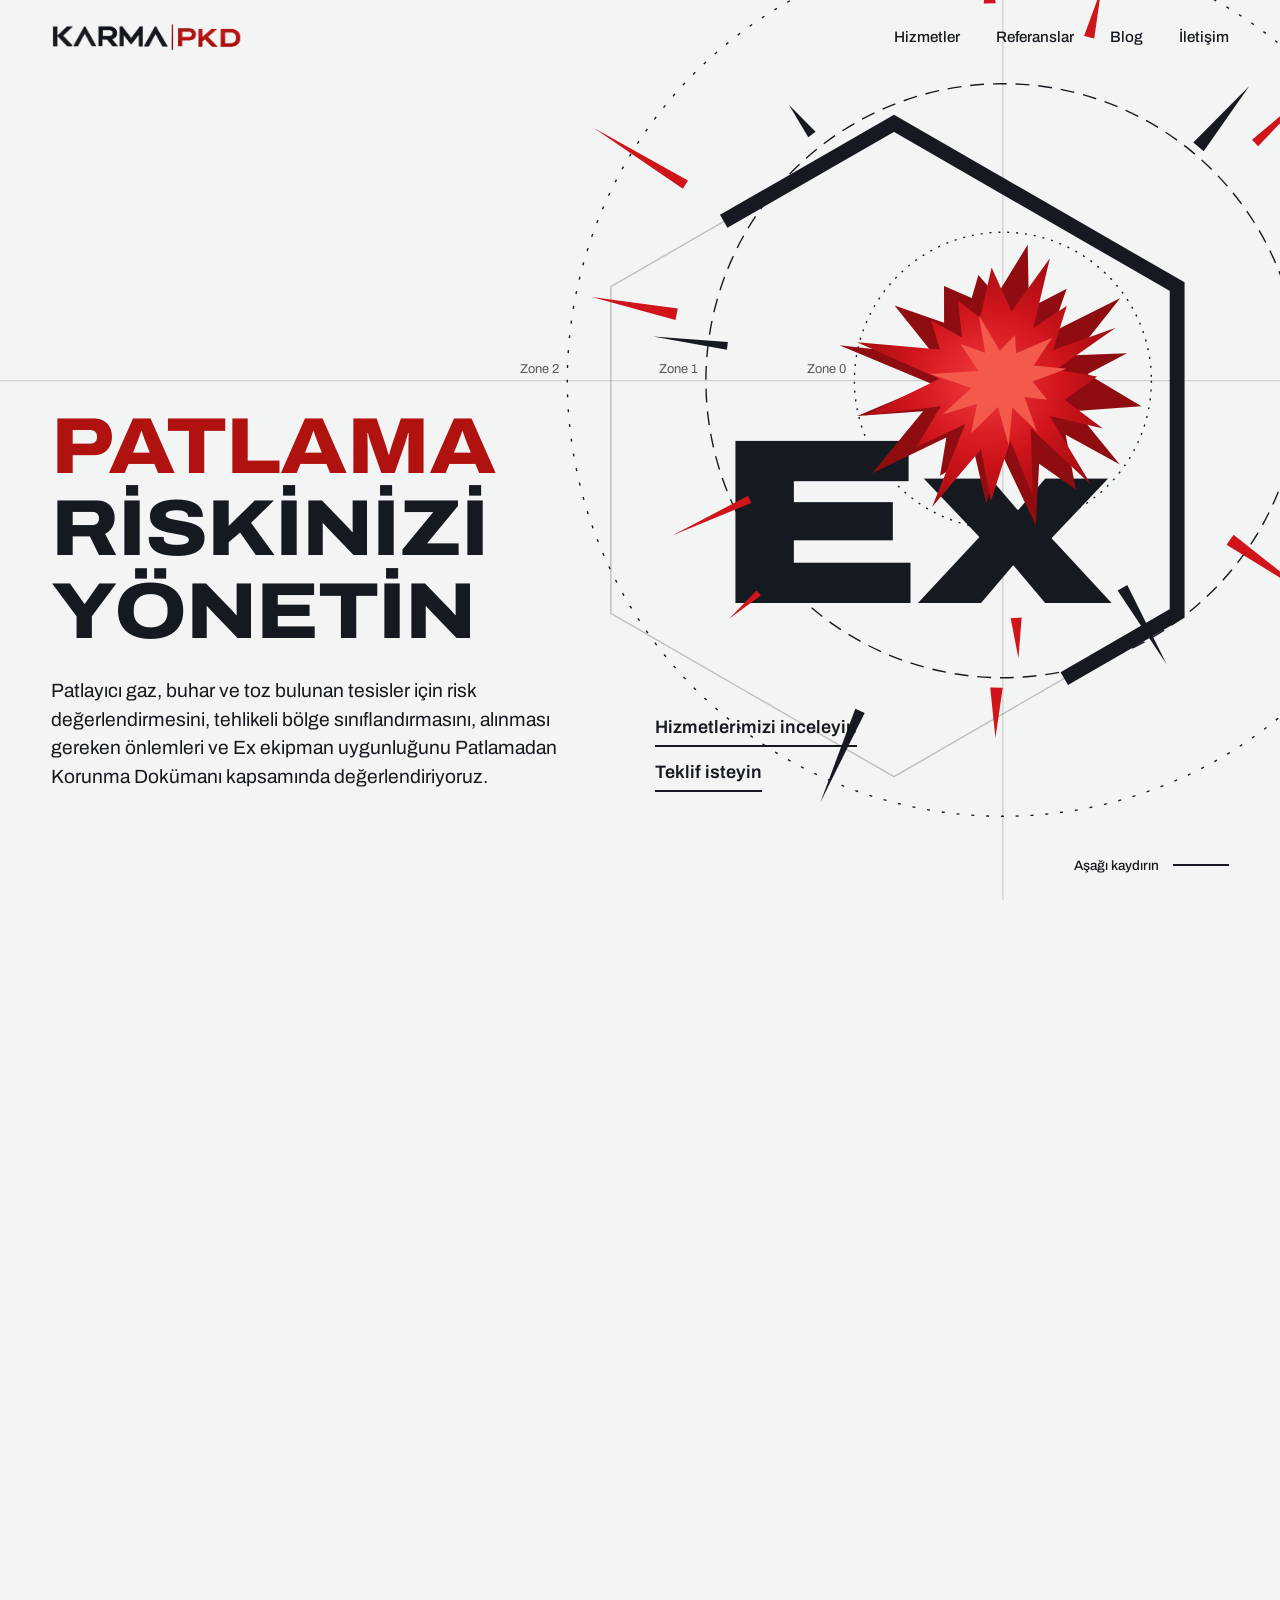
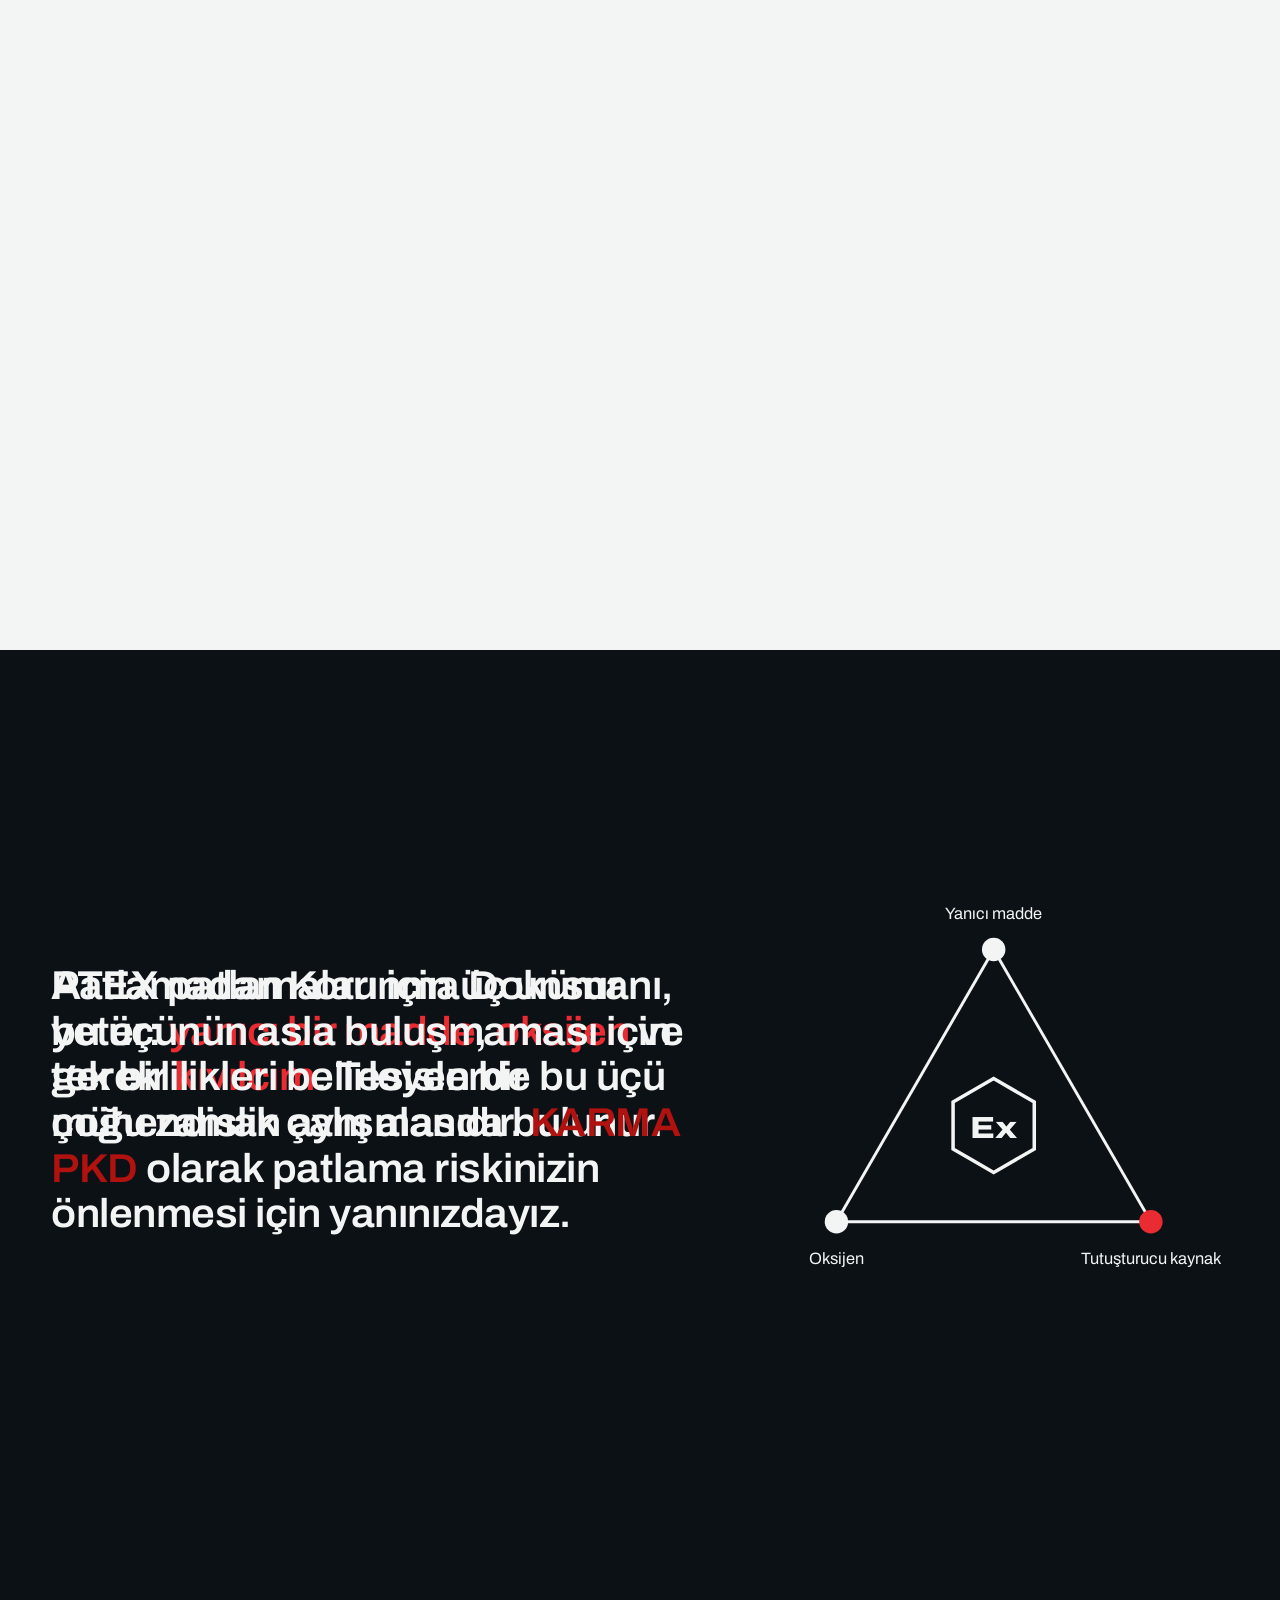
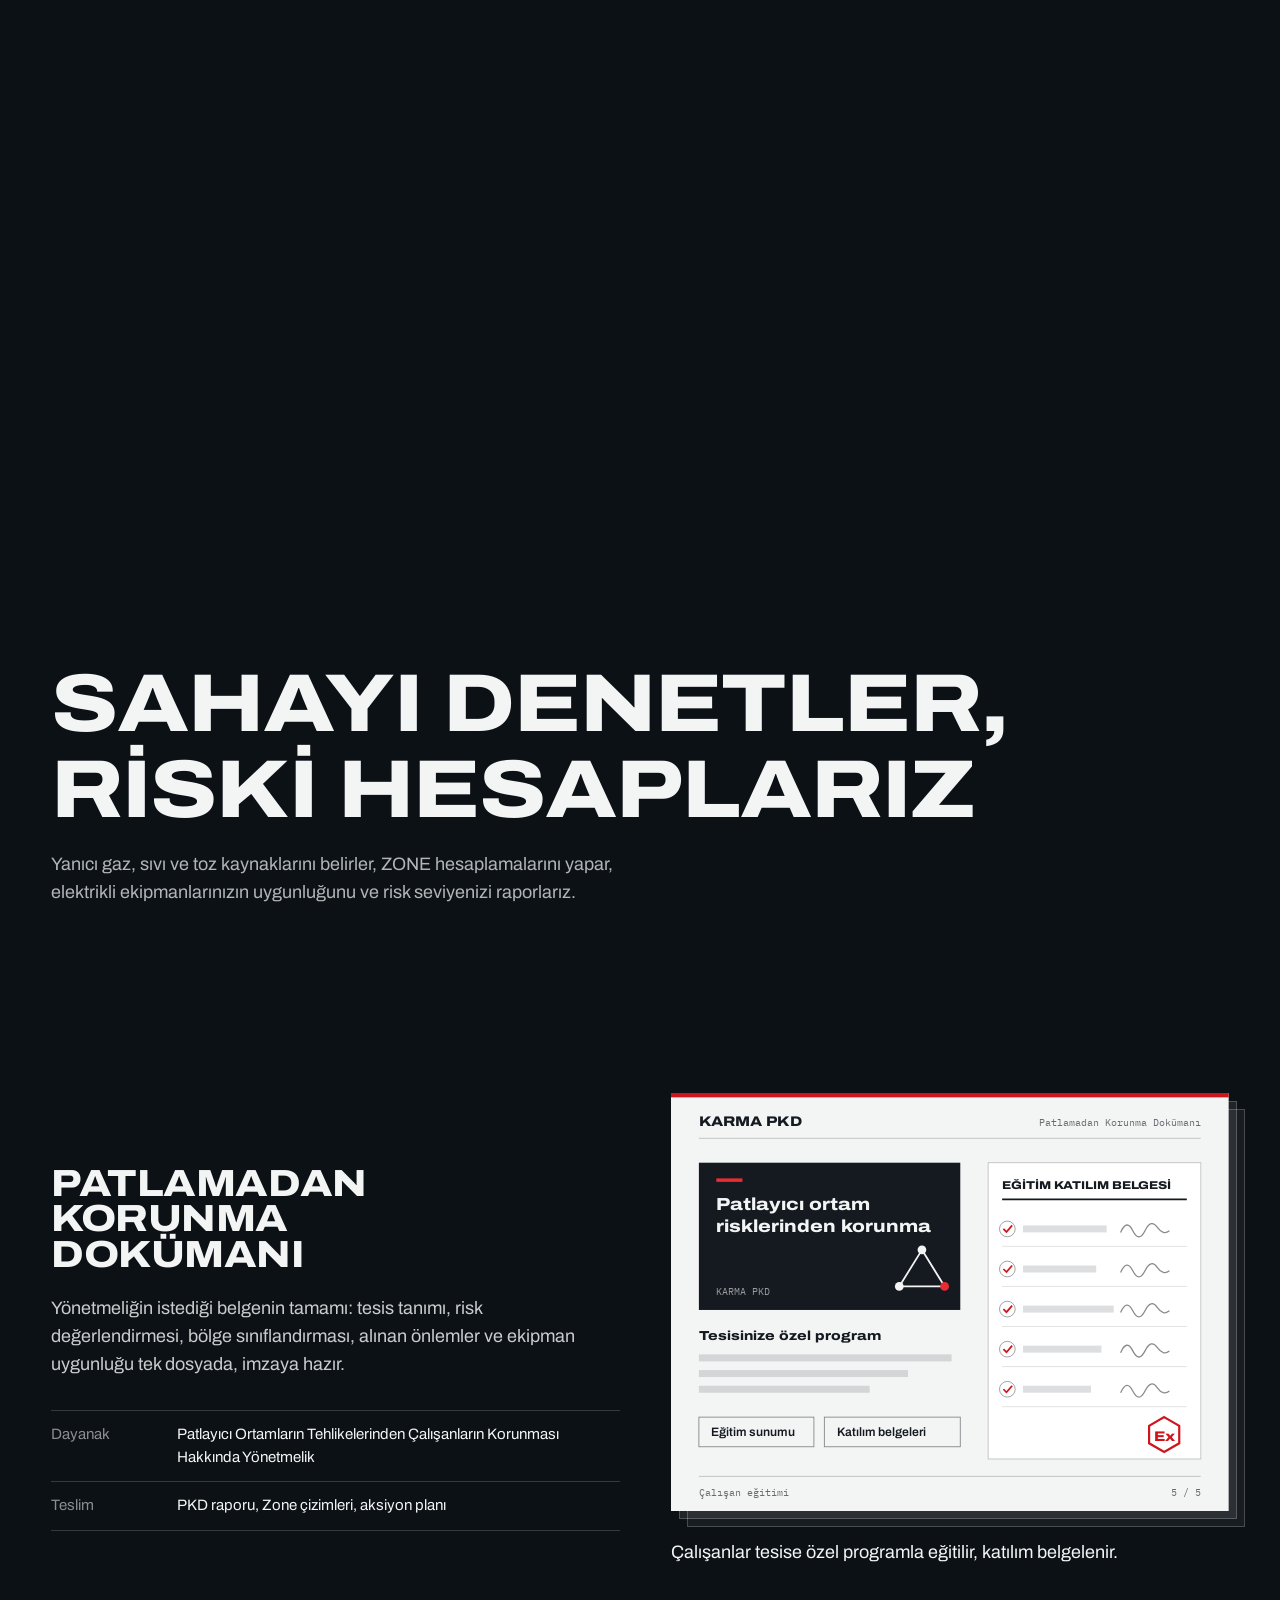
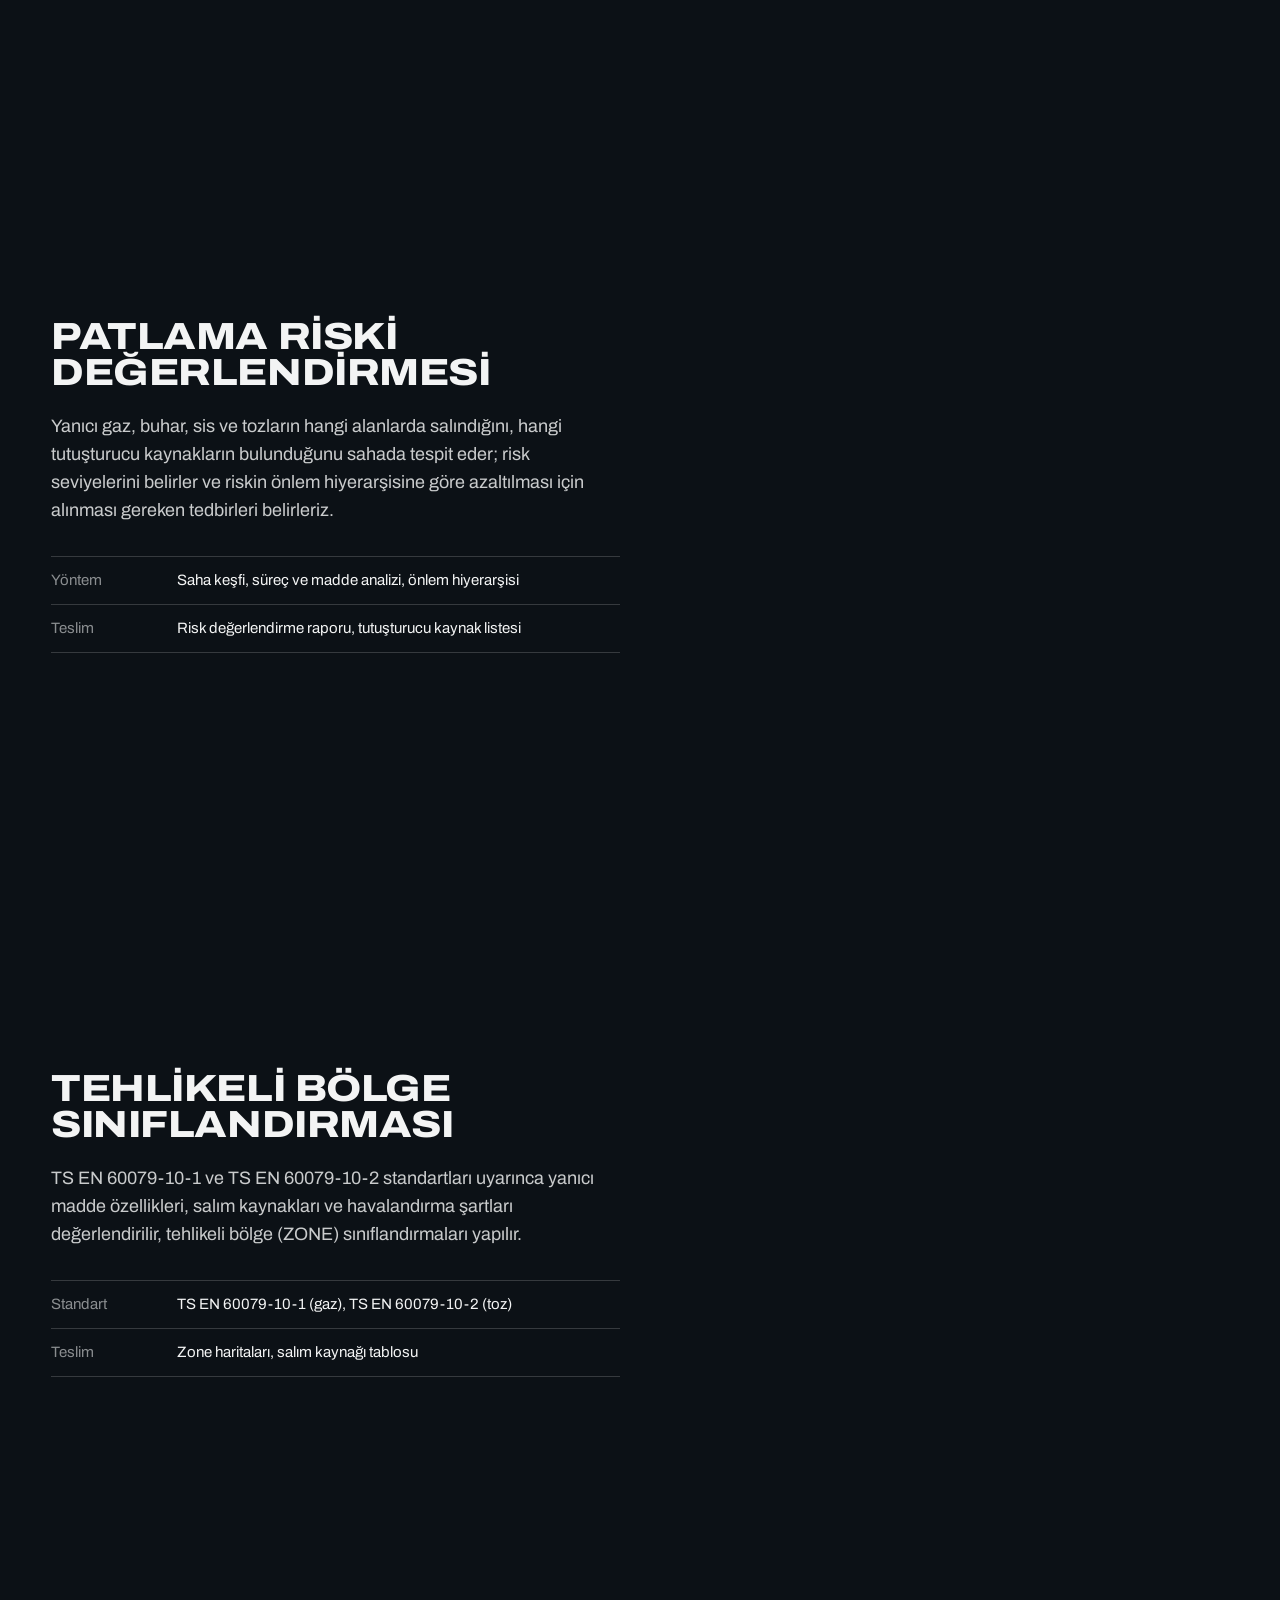
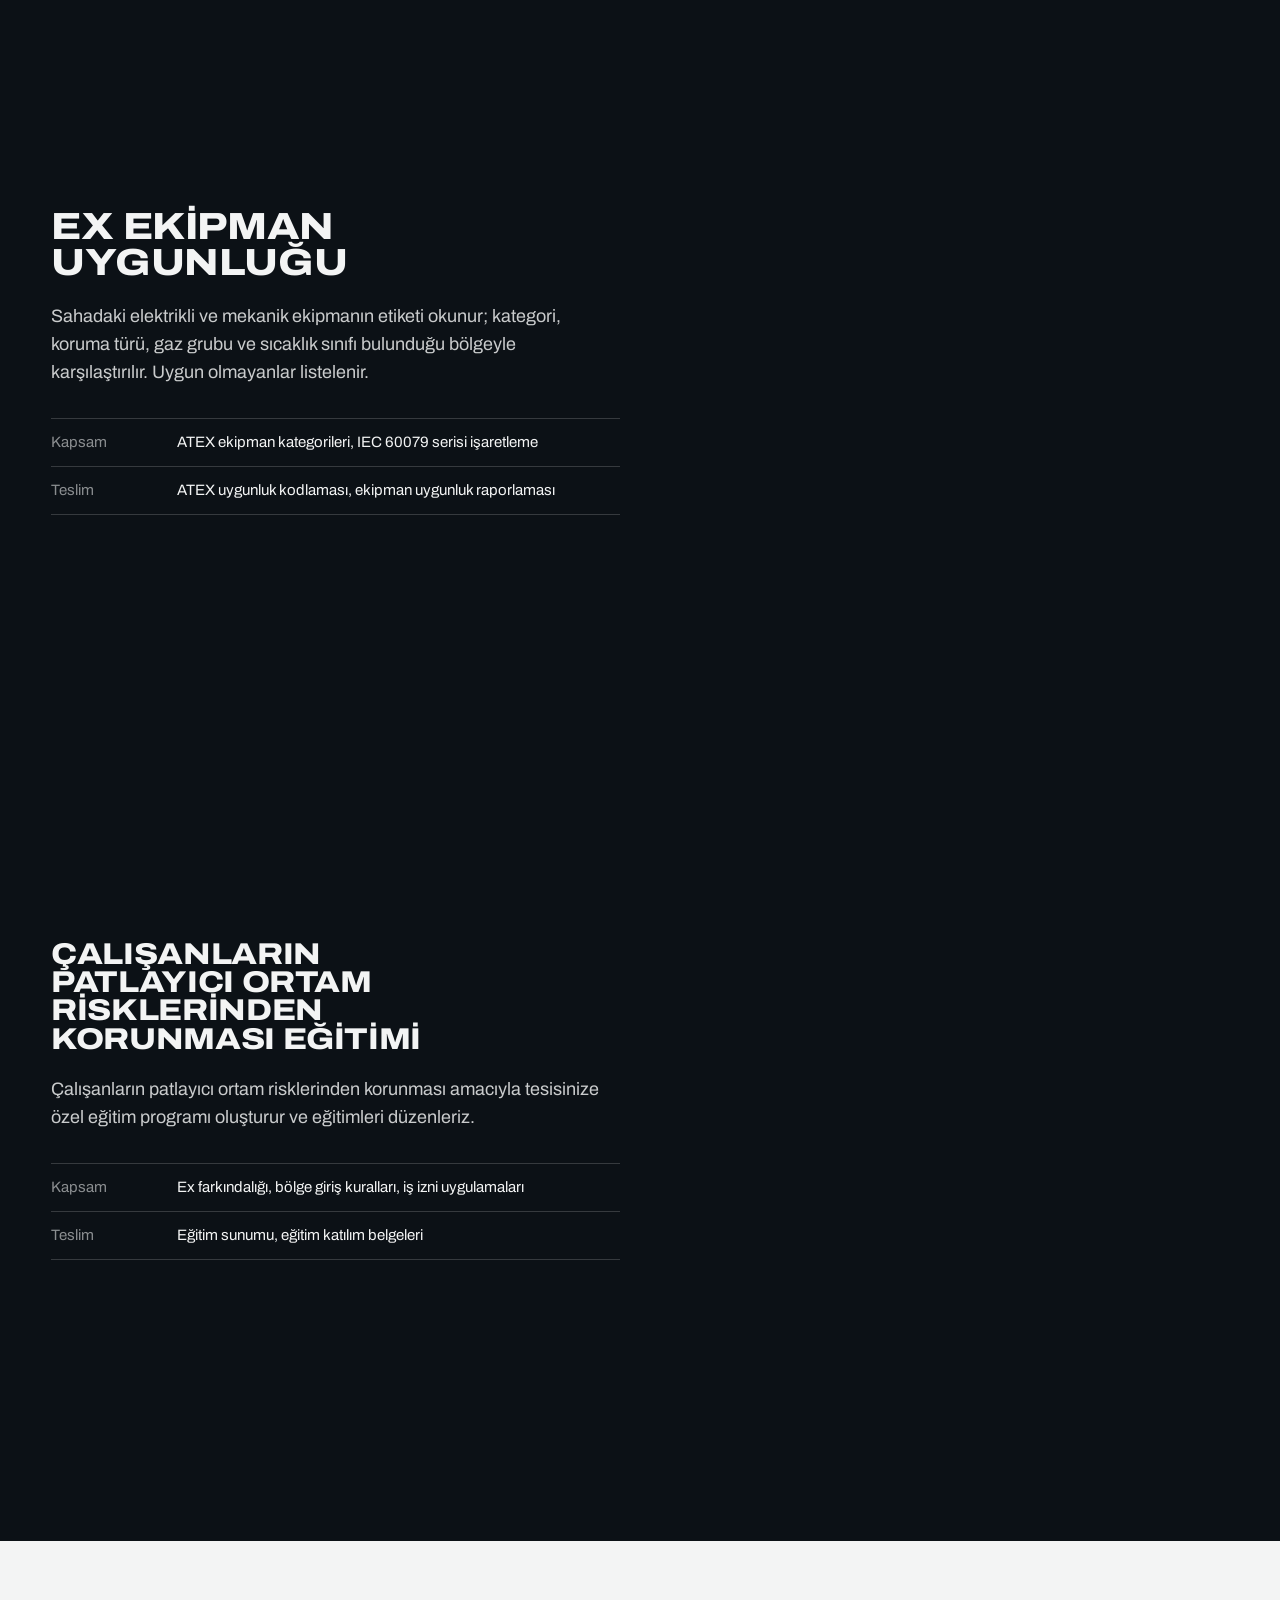
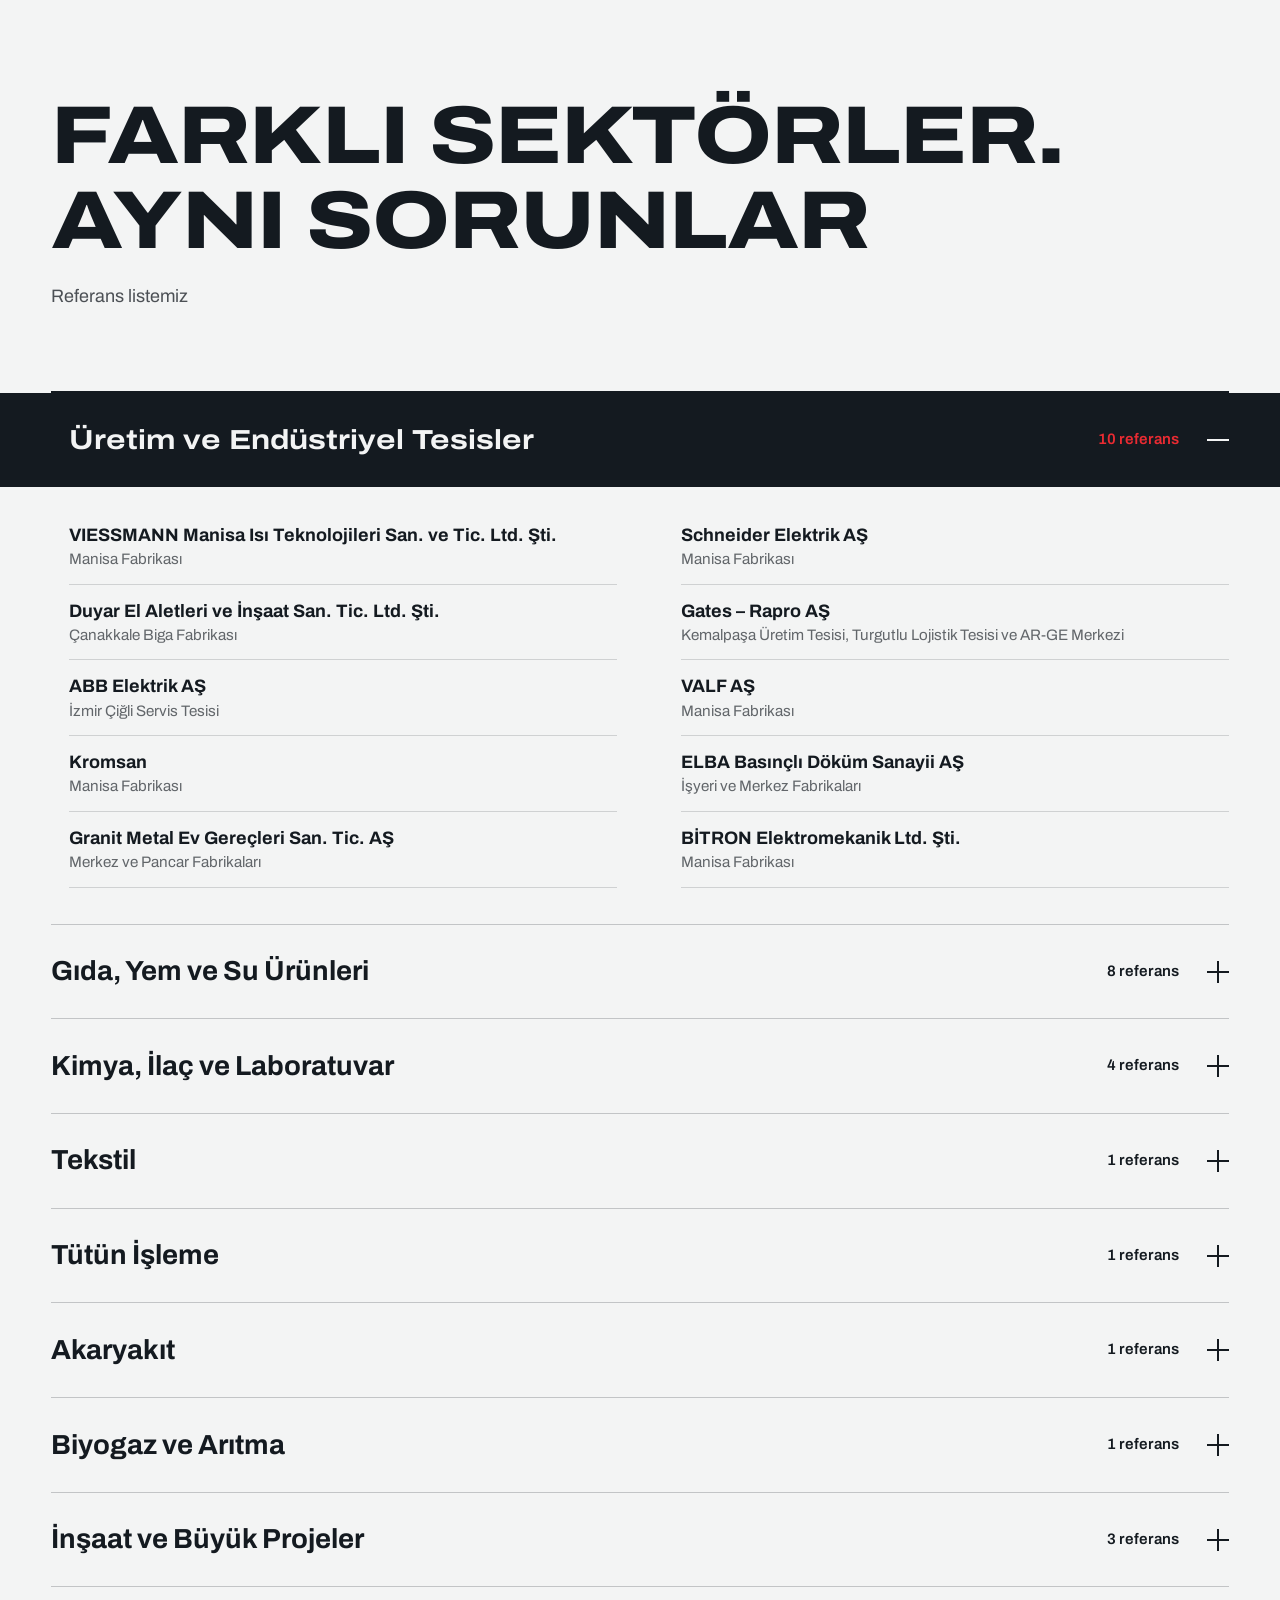
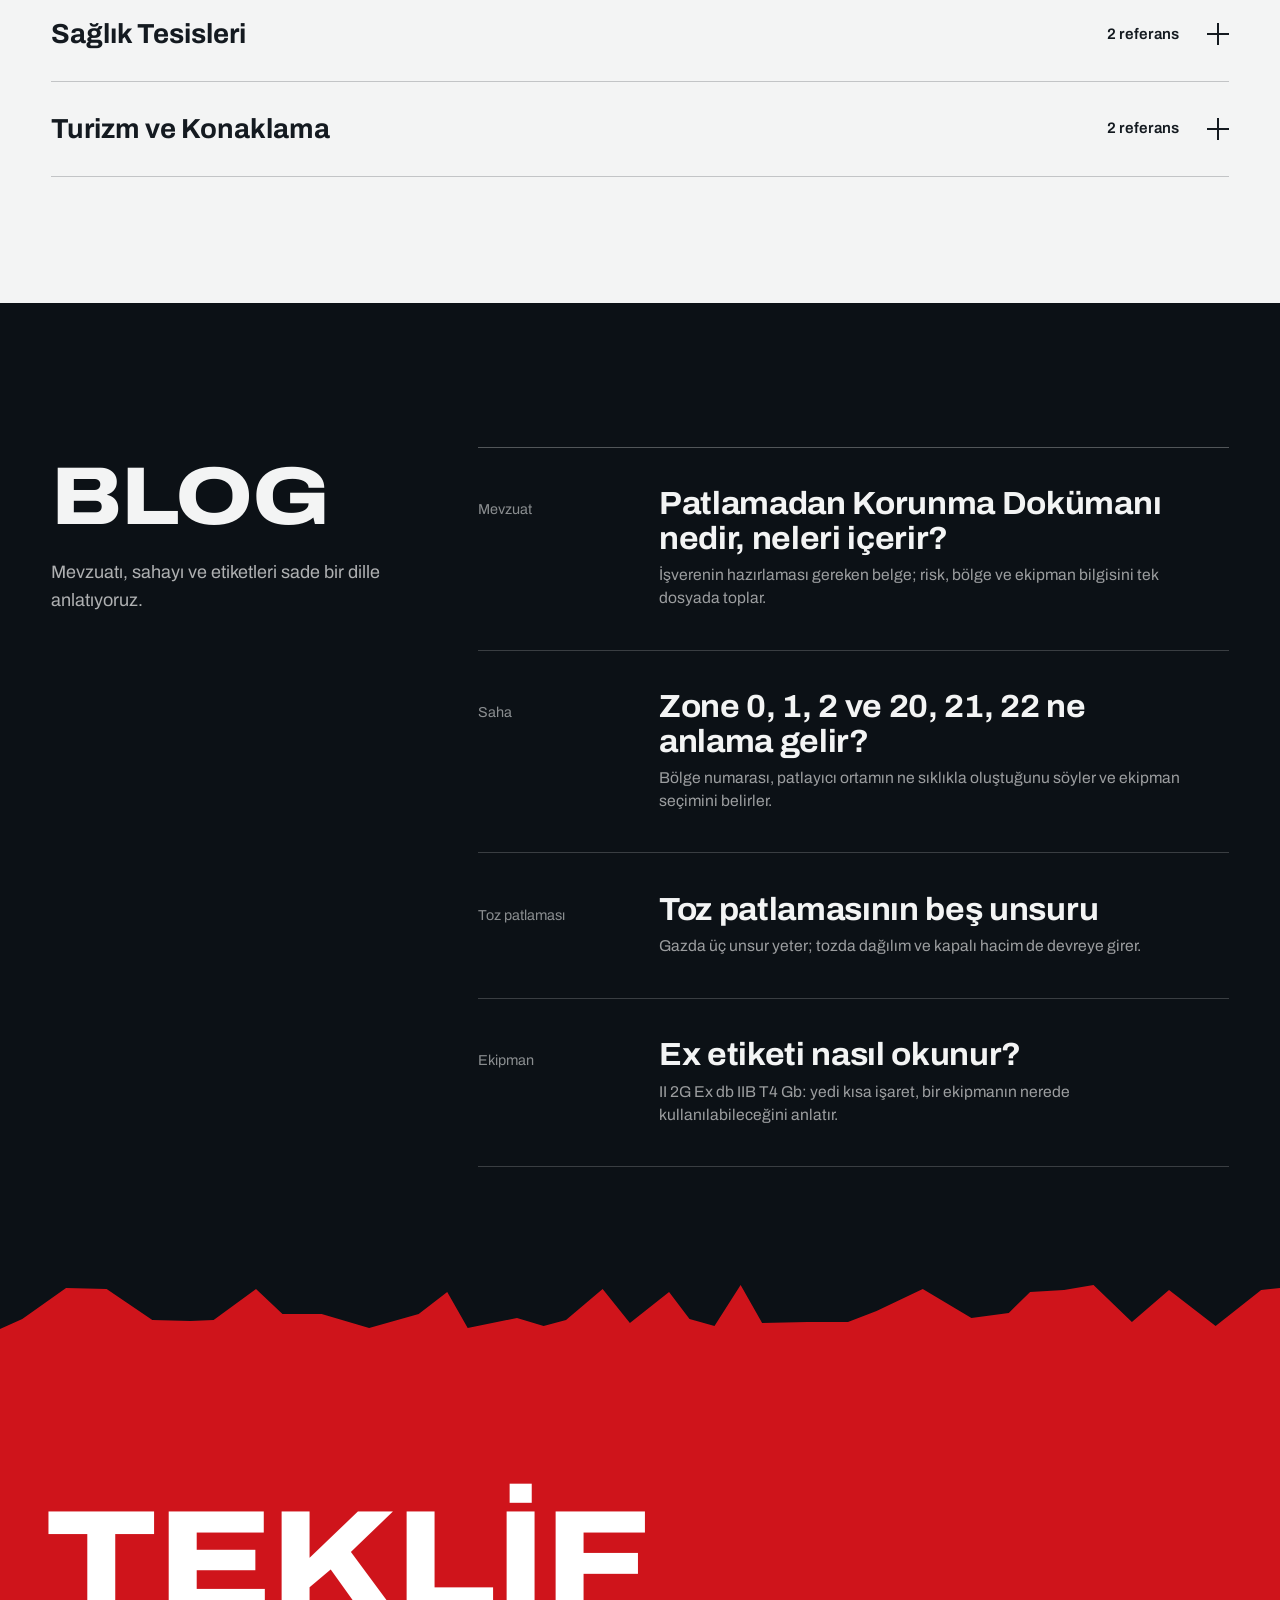
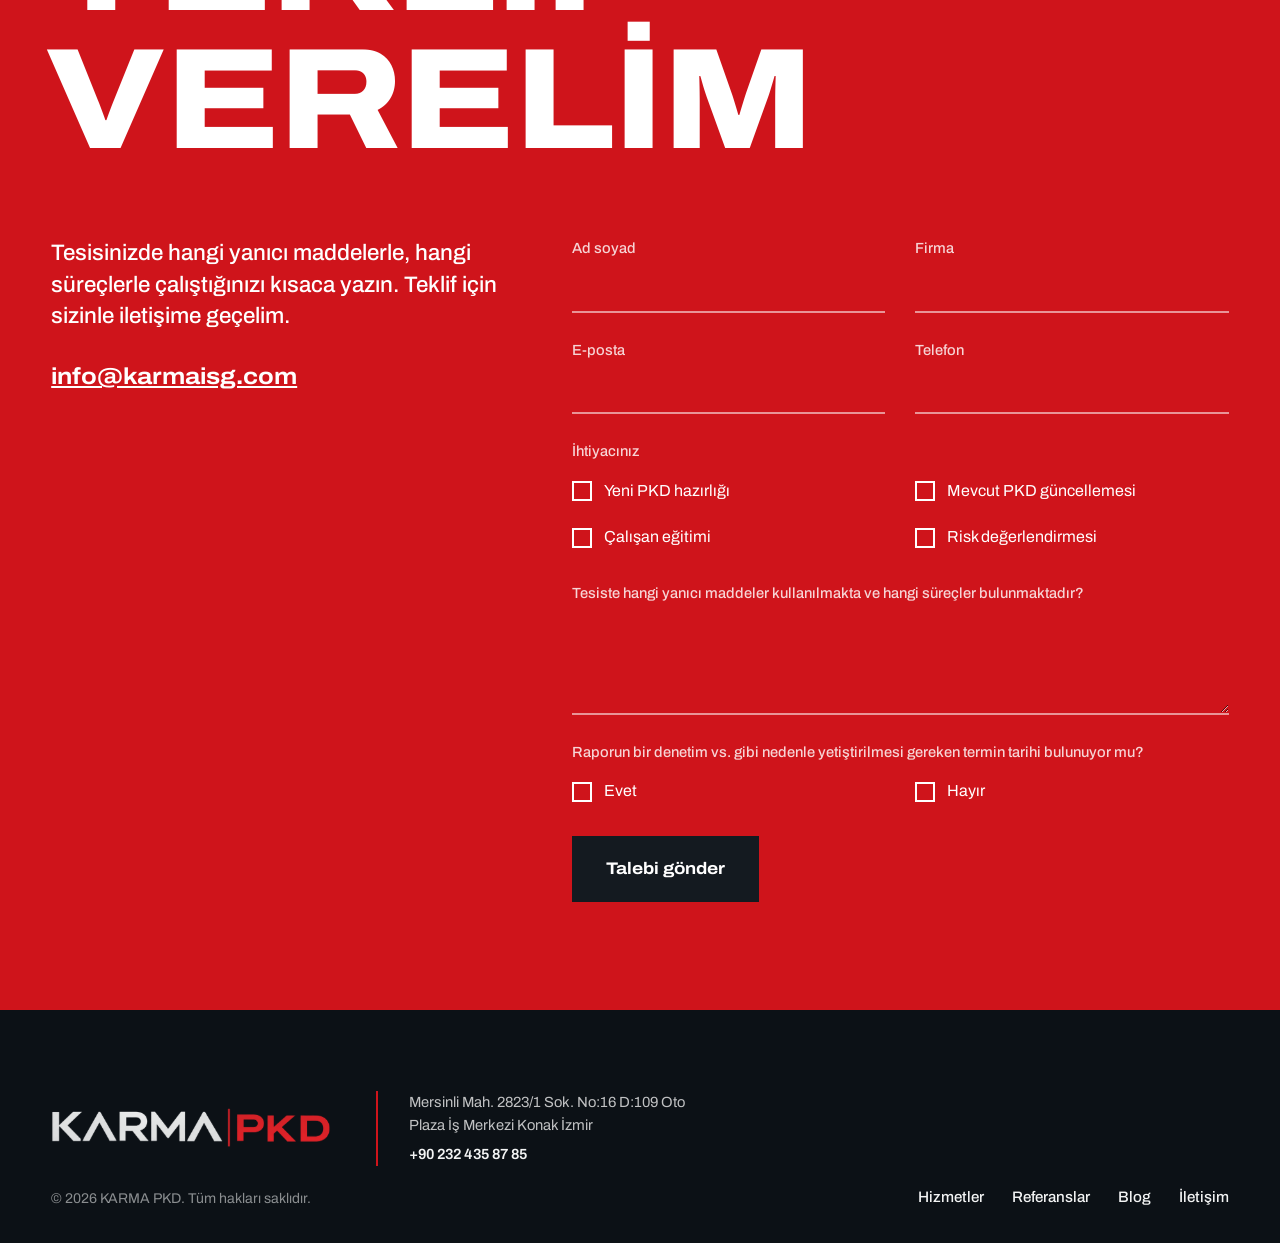
==== commit 55e75eee: "Add files via upload" ====
--- a/index.html
+++ b/index.html
@@ -3,96 +3,803 @@
 <head>
 <meta charset="utf-8">
 <meta name="viewport" content="width=device-width, initial-scale=1, viewport-fit=cover">
+<title>KARMA PKD | Patlamadan Korunma Dokümanı</title>
+<meta name="description" content="KARMA PKD: patlayıcı ortam oluşabilecek tesisler için patlamadan korunma dokümanı, patlama riski değerlendirmesi, tehlikeli bölge sınıflandırması ve Ex ekipman uygunluğu hizmetleri.">
 <meta name="theme-color" content="#f3f4f4">
-
-<title>Blog: Patlamadan Korunma, ATEX ve Zone Rehberi | KARMA PKD</title>
-<meta name="description" content="Patlamadan Korunma Dokümanı, ATEX, tehlikeli bölge (Zone) sınıflandırması ve Ex ekipman işaretleri hakkında sade bir dille yazılmış rehber yazılar.">
-<!-- Alan adınızı yazın: https://www.ALANADI.com -->
-<link rel="canonical" href="https://www.ALANADI.com/blog/">
-
-<meta property="og:type" content="website">
-<meta property="og:locale" content="tr_TR">
-<meta property="og:site_name" content="KARMA PKD">
-<meta property="og:title" content="KARMA PKD Blog">
-<meta property="og:description" content="Patlamadan Korunma Dokümanı, ATEX, tehlikeli bölge (Zone) sınıflandırması ve Ex ekipman işaretleri hakkında rehber yazılar.">
-<meta property="og:url" content="https://www.ALANADI.com/blog/">
-
-<script type="application/ld+json">
-{
-  "@context": "https://schema.org",
-  "@graph": [
-    {
-      "@type": "CollectionPage",
-      "name": "KARMA PKD Blog",
-      "description": "Patlamadan Korunma Dokümanı, ATEX, tehlikeli bölge (Zone) sınıflandırması ve Ex ekipman işaretleri hakkında rehber yazılar.",
-      "inLanguage": "tr",
-      "url": "https://www.ALANADI.com/blog/"
-    },
-    {
-      "@type": "BreadcrumbList",
-      "itemListElement": [
-        { "@type": "ListItem", "position": 1, "name": "Ana sayfa", "item": "https://www.ALANADI.com/" },
-        { "@type": "ListItem", "position": 2, "name": "Blog", "item": "https://www.ALANADI.com/blog/" }
-      ]
-    }
-  ]
-}
-</script>
-
+<script>document.documentElement.classList.add('js')</script>
 <link rel="preconnect" href="https://fonts.googleapis.com">
 <link rel="preconnect" href="https://fonts.gstatic.com" crossorigin>
-<link href="https://fonts.googleapis.com/css2?family=Archivo:wdth,wght@62..125,100..900&display=swap" rel="stylesheet">
-<link rel="stylesheet" href="blog.css">
+<link href="https://fonts.googleapis.com/css2?family=Archivo:wdth,wght@62..125,100..900&family=IBM+Plex+Mono:wght@400;500&display=swap" rel="stylesheet">
+<style>
+*,*::before,*::after{box-sizing:border-box}
+:root{
+  --ink:#141a20;
+  --night:#0c1116;
+  --night-2:#151c23;
+  --paper:#f3f4f4;
+  --paper-2:#e4e7e8;
+  --red:#cf141b;
+  --red-hot:#ea2b32;
+  --red-deep:#9e0d12;
+  --bordo:#7b0d1e;
+  --pkd:#b01210;
+  --f:'Archivo','Helvetica Neue',Arial,sans-serif;
+  --mono:'IBM Plex Mono',ui-monospace,Menlo,Consolas,monospace;
+  --pad:clamp(20px,4vw,64px);
+  --ease:cubic-bezier(.2,.8,.1,1);
+  color-scheme:light;
+  padding-top:env(safe-area-inset-top,0px);
+  padding-bottom:env(safe-area-inset-bottom,0px);
+}
+html{scroll-behavior:auto;-webkit-text-size-adjust:100%;overflow-x:clip;scroll-padding-top:env(safe-area-inset-top,0px);background:var(--night)}
+body{margin:0;background:var(--paper);color:var(--ink);font-family:var(--f);font-weight:400;font-variation-settings:"wdth" 100;font-size:clamp(1rem,.3vw + .93rem,1.125rem);line-height:1.55;-webkit-font-smoothing:antialiased;overflow-x:clip}
+h1,h2,h3,p,ul,ol,dl,dd,figure{margin:0}
+ul,ol{padding:0;list-style:none}
+a{color:inherit}
+button{font:inherit;color:inherit;background:none;border:0;padding:0;cursor:pointer}
+img{max-width:100%}
+:focus-visible{outline:2px solid var(--red-hot);outline-offset:4px}
+.on-red :focus-visible,.contact :focus-visible{outline-color:#fff}
+.sr{position:absolute;width:1px;height:1px;overflow:hidden;clip:rect(0 0 0 0);white-space:nowrap}
+
+/* display type — echoes the wide, heavy wordmark */
+.disp{font-weight:800;font-variation-settings:"wdth" 118;text-transform:uppercase;letter-spacing:-.012em;line-height:.94}
+.ln{display:block;overflow:hidden;padding:.14em 0 .1em;margin-bottom:-.14em}
+.ln>span{display:inline-block}
+.js .rv .ln>span{transform:translateY(108%);transition:transform 1.1s var(--ease)}
+.js .rv.in .ln>span{transform:none}
+.js .rv.in .ln:nth-child(2)>span{transition-delay:.09s}
+.js .rv.in .ln:nth-child(3)>span{transition-delay:.18s}
+
+/* ───────── header ───────── */
+.hdr{position:fixed;top:0;left:0;right:0;z-index:60;padding:calc(env(safe-area-inset-top,0px) + 20px) var(--pad) 18px;display:flex;align-items:center;justify-content:space-between;color:var(--fg);--fg:var(--ink);--ul:var(--red);pointer-events:none;transition:color .35s}
+.hdr>*{pointer-events:auto}
+.hdr[data-theme=ink]{--fg:var(--paper)}
+.hdr[data-theme=red]{--fg:#fff;--ul:#fff}
+.logo{display:block;position:relative;width:clamp(150px,15vw,212px);aspect-ratio:878/125}
+.lg{position:absolute;inset:0;background:center/contain no-repeat;opacity:0;transition:opacity .35s}
+.lg-dark{background-image:url([data-uri])}
+.lg-light{background-image:url([data-uri])}
+.lg-mono{background-image:url([data-uri])}
+.hdr[data-theme=paper] .lg-dark,.hdr[data-theme=ink] .lg-light,.hdr[data-theme=red] .lg-mono{opacity:1}
+.nav{display:flex;gap:clamp(22px,2.8vw,46px)}
+.nav a,.menu-btn{position:relative;text-decoration:none;font-size:.95rem;font-weight:500;padding:6px 0;color:var(--fg)}
+.nav a::after,.menu-btn::after{content:"";position:absolute;left:0;right:0;bottom:0;height:2px;background:var(--ul);transform:scaleX(0);transform-origin:left;transition:transform .4s var(--ease)}
+.nav a:hover::after,.nav a.on::after,.menu-btn:hover::after{transform:scaleX(1)}
+.menu-btn{display:none}
+.fuse{position:fixed;left:0;top:0;height:3px;width:100%;background:var(--red);transform-origin:left;transform:scaleX(0);z-index:70;pointer-events:none}
+
+.sheet{position:fixed;inset:0;z-index:55;background:var(--night);color:var(--paper);display:flex;flex-direction:column;justify-content:flex-end;padding:var(--pad);padding-bottom:calc(var(--pad) + env(safe-area-inset-bottom,0px));clip-path:circle(0px at calc(100% - 44px) 40px);transition:clip-path .8s cubic-bezier(.7,0,.2,1);visibility:hidden}
+.sheet.open{clip-path:circle(160vmax at calc(100% - 44px) 40px);visibility:visible}
+.sheet a{display:block;text-decoration:none;font-weight:800;font-variation-settings:"wdth" 118;font-size:clamp(1.8rem,8.6vw,3.6rem);text-transform:uppercase;line-height:1.12;padding:.06em 0;border-top:1px solid rgba(243,244,244,.16)}
+.sheet a:last-child{border-bottom:1px solid rgba(243,244,244,.16)}
+
+/* ───────── hero ───────── */
+.hero{position:relative;height:250vh;height:250svh;background:var(--paper)}
+.hero-stage{position:sticky;top:0;height:100vh;height:100svh;overflow:hidden}
+.hero-art{--h:min(110vh,120vw);position:absolute;height:var(--h);width:var(--h);top:calc(50% - var(--h)/2);right:calc(var(--h)*-.11);transform-origin:61% 43%}
+.hero-art svg{display:block;width:100%;height:100%;overflow:visible}
+.hero-art text{font-family:var(--f)}
+.ex{font-weight:900;font-variation-settings:"wdth" 125;font-size:238px;fill:var(--ink);letter-spacing:-4px}
+.js .ex{opacity:0;transform:translateY(46px);transition:opacity .9s ease .5s,transform 1.2s var(--ease) .5s}
+.js .go .ex{opacity:1;transform:none}
+.zl{font-family:var(--mono);font-size:13px;fill:var(--ink);opacity:.7}
+.js .zl,.js .ghost,.js .guide{opacity:0;transition:opacity 1.2s ease .9s}
+.js .go .zl{opacity:.7}
+.js .go .ghost{opacity:.24}
+.js .go .guide{opacity:.2}
+
+.hero-copy{position:absolute;left:var(--pad);bottom:clamp(70px,12vh,130px);right:var(--pad);z-index:3}
+.hero h1{font-size:clamp(2.1rem,6.2vw,7.2rem);font-variation-settings:"wdth" 62;transition:font-variation-settings 1.6s var(--ease) .55s}
+.js .hero h1{font-variation-settings:"wdth" 62}
+.js .go h1{font-variation-settings:"wdth" 114}
+.hero h1 .ln>span{transform:translateY(108%)}
+.go h1 .ln>span{transform:none;transition:transform 1.2s var(--ease) 1s}
+.go h1 .ln:nth-child(2)>span{transition-delay:1.12s}
+.go h1 .ln:nth-child(3)>span{transition-delay:1.24s}
+.ln>span.bordo{color:var(--pkd)}
+html:not(.js) .hero h1 .ln>span{transform:none}
+html:not(.js) .hero h1{font-variation-settings:"wdth" 114}
+.hero-under{display:grid;grid-template-columns:minmax(0,30em) auto;gap:clamp(28px,5vw,90px);align-items:end;margin-top:clamp(20px,3.4vh,40px)}
+.lead{max-width:30em;font-size:clamp(1rem,.4vw + .92rem,1.2rem);line-height:1.5}
+.js .lead,.js .hero-links{opacity:0;transform:translateY(14px);transition:opacity 1s ease 1.7s,transform 1.2s var(--ease) 1.7s}
+.js .go .lead,.js .go .hero-links{opacity:1;transform:none}
+.hero-links{display:flex;flex-direction:column;align-items:flex-start;gap:12px;font-weight:600}
+.tl{position:relative;text-decoration:none;display:inline-block;padding-bottom:5px;background:linear-gradient(currentColor,currentColor) left bottom/100% 2px no-repeat}
+.tl::after{content:"";position:absolute;left:0;bottom:0;height:2px;width:100%;background:var(--red);transform:scaleX(0);transform-origin:left;transition:transform .5s var(--ease)}
+.tl:hover::after{transform:scaleX(1)}
+.hero-foot{position:absolute;right:var(--pad);bottom:24px;z-index:3;display:flex;align-items:center;gap:14px;font-size:.85rem;font-weight:500}
+.hero-foot i{display:block;width:56px;height:2px;background:var(--ink);transform-origin:left;animation:cue 2.4s var(--ease) infinite}
+@keyframes cue{0%{transform:scaleX(0)}55%{transform:scaleX(1)}100%{transform:scaleX(1);opacity:0}}
+.blast{position:absolute;inset:0;z-index:4;pointer-events:none}
+.blast i{position:absolute;inset:0;display:block;clip-path:circle(0px at 50% 50%)}
+.b-red{background:var(--red)}
+.b-night{background:var(--night)}
+
+/* ───────── manifesto ───────── */
+.manifesto{position:relative;height:340vh;background:var(--night);color:var(--paper)}
+.mf-stage{position:sticky;top:0;height:100vh;height:100svh;display:grid;grid-template-columns:minmax(0,7fr) minmax(0,5fr);align-items:center;gap:var(--pad);padding:0 var(--pad)}
+.mf-texts{display:grid}
+.mf-text{grid-area:1/1;font-weight:600;font-variation-settings:"wdth" 104;font-size:clamp(1.55rem,3.15vw,3.5rem);line-height:1.13;letter-spacing:-.012em;max-width:19em}
+.mf-text .w{color:rgba(243,244,244,.15);transition:color .35s}
+.mf-text .w.on{color:var(--paper)}
+.mf-text b{font-weight:inherit}
+.mf-text b .w.on{color:var(--red-hot)}
+.mf-text .brand .w.on{color:var(--pkd)}
+.mf-dia{width:100%;max-height:78vh;justify-self:end;overflow:visible}
+.mf-dia text{font-family:var(--f);font-size:14px;fill:var(--paper)}
+
+/* ───────── services ───────── */
+.services{position:relative;background:var(--night);color:var(--paper);padding-top:clamp(70px,16vh,180px)}
+.svc-head{padding:0 var(--pad) clamp(30px,8vh,90px)}
+.svc-head h2{font-size:clamp(2.2rem,6.4vw,7.4rem)}
+.svc-head p{max-width:32em;margin-top:clamp(18px,3vh,34px);color:rgba(243,244,244,.72)}
+.svc-wrap{display:grid;grid-template-columns:minmax(0,1.02fr) minmax(0,1fr);gap:var(--pad);padding:0 var(--pad)}
+.svc{min-height:82vh;display:flex;flex-direction:column;justify-content:center;padding:6vh 0;opacity:.22;transition:opacity .6s ease}
+.svc.is-on{opacity:1}
+.svc h3{font-size:clamp(1.6rem,2.95vw,3.2rem);font-variation-settings:"wdth" 116;max-width:11em}
+.svc h3.long{font-size:clamp(1.4rem,2.35vw,2.6rem);max-width:14em}
+.svc p{margin-top:clamp(16px,2.6vh,28px);max-width:31em;color:rgba(243,244,244,.82)}
+.spec{margin-top:clamp(20px,3.4vh,38px);max-width:34em}
+.spec div{display:grid;grid-template-columns:7.2em 1fr;gap:18px;padding:12px 0;border-top:1px solid rgba(243,244,244,.18);font-size:.94rem}
+.spec div:last-child{border-bottom:1px solid rgba(243,244,244,.18)}
+.spec dt{color:rgba(243,244,244,.55)}
+.svc-dia{position:relative}
+.dia-sticky{position:sticky;top:11vh;height:78vh;display:flex;flex-direction:column;justify-content:center;gap:14px}
+.pkd-stack{position:relative;width:100%;aspect-ratio:4/3;max-width:calc((78vh - 44px)*1.3333)}
+.pkd-stack::before,.pkd-stack::after{content:"";position:absolute;inset:0;border:1px solid rgba(243,244,244,.22)}
+.pkd-stack::before{transform:translate(16px,16px);background:rgba(243,244,244,.05)}
+.pkd-stack::after{transform:translate(8px,8px);background:rgba(243,244,244,.09)}
+.pg{position:absolute;inset:0;z-index:1;opacity:0;transform:translateY(22px);transition:opacity .5s ease,transform .9s var(--ease);pointer-events:none}
+.pg.on{opacity:1;transform:none}
+.pg svg{display:block;width:100%;height:100%}
+.pg text{font-family:var(--f);fill:var(--ink)}
+.pg .m{font-family:var(--mono)}
+.pg .mu{fill:rgba(20,26,32,.62)}
+.pg .wd{font-weight:800;font-variation-settings:"wdth" 118}
+.pg .rd{fill:var(--red)}
+.pg .pp{fill:var(--paper)}
+.dia-cap{max-width:34em;margin-top:14px}
+.zn{transform-box:fill-box;transform-origin:center;transform:scale(.25);opacity:0;transition:transform 1.1s var(--ease) .15s,opacity .6s ease .15s}
+.zn.b{transition-delay:.4s}
+.pg.on .zn{transform:none;opacity:1}
+.ar{stroke-dasharray:100;stroke-dashoffset:100;transition:stroke-dashoffset 1s ease .5s}
+.pg.on .ar{stroke-dashoffset:0}
+.ah{opacity:0;transition:opacity .3s ease 1.4s}
+.pg.on .ah{opacity:1}
+
+/* ───────── references ───────── */
+.refs{background:var(--paper);color:var(--ink);padding:clamp(80px,16vh,190px) var(--pad) clamp(80px,14vh,160px)}
+.refs h2{font-size:clamp(2.2rem,6.4vw,7.4rem)}
+.refs-sub{max-width:31em;margin:clamp(18px,3vh,34px) 0 clamp(40px,9vh,100px);color:rgba(20,26,32,.75)}
+.sects{border-top:2px solid var(--ink)}
+.sect{border-bottom:1px solid rgba(20,26,32,.22)}
+.sect-h{font:inherit}
+.sect-btn{position:relative;display:grid;grid-template-columns:minmax(0,1fr) auto 22px;gap:6px 28px;align-items:center;width:100%;text-align:left;padding:clamp(20px,3.6vh,34px) 0;isolation:isolate;transition:color .35s ease,padding .5s var(--ease)}
+.sect-btn::before{content:"";position:absolute;inset:0 calc(var(--pad)*-1);background:var(--ink);transform:scaleX(0);transform-origin:left;transition:transform .6s var(--ease);z-index:-1}
+.sect-btn:hover,.sect-btn:focus-visible,.sect.open .sect-btn{color:var(--paper);padding-left:18px}
+.sect-btn:hover::before,.sect-btn:focus-visible::before,.sect.open .sect-btn::before{transform:scaleX(1)}
+.sect-t{font-weight:700;font-size:clamp(1.3rem,2.15vw,2.3rem);line-height:1.05;font-variation-settings:"wdth" 100;transition:font-variation-settings .6s var(--ease)}
+.sect-btn:hover .sect-t,.sect-btn:focus-visible .sect-t,.sect.open .sect-t{font-variation-settings:"wdth" 118}
+.sect-n{font-size:.95rem;font-weight:600}
+.sect-btn:hover .sect-n,.sect-btn:focus-visible .sect-n,.sect.open .sect-n{color:var(--red-hot)}
+.pm{position:relative;width:22px;height:22px}
+.pm::before,.pm::after{content:"";position:absolute;left:0;right:0;top:50%;height:2px;margin-top:-1px;background:currentColor;transition:transform .45s var(--ease)}
+.pm::after{transform:rotate(90deg)}
+.sect.open .pm::after{transform:rotate(0)}
+.sect-panel{display:grid;grid-template-rows:0fr;transition:grid-template-rows .6s var(--ease)}
+.sect.open .sect-panel{grid-template-rows:1fr}
+.sect-panel>div{min-height:0;overflow:hidden;visibility:hidden;transition:visibility 0s linear .6s}
+.sect.open .sect-panel>div{visibility:visible;transition-delay:0s}
+.refl{display:grid;grid-template-columns:repeat(2,minmax(0,1fr));gap:0 clamp(28px,5vw,80px);padding:clamp(14px,2.4vh,26px) 0 clamp(22px,4vh,40px) 18px}
+.refl li{padding:14px 0;border-bottom:1px solid rgba(20,26,32,.16);line-height:1.35}
+.refl strong{display:block;font-weight:700}
+.refl span{display:block;margin-top:2px;font-size:.95rem;color:rgba(20,26,32,.65)}
+
+/* ───────── blog ───────── */
+.blog{background:var(--night);color:var(--paper);padding:clamp(80px,16vh,190px) var(--pad) clamp(110px,18vh,200px);display:grid;grid-template-columns:minmax(0,4fr) minmax(0,8fr);gap:var(--pad)}
+.blog-head{align-self:start;position:sticky;top:16vh}
+.blog h2{font-size:clamp(2.2rem,6.4vw,7.4rem)}
+.blog-head p{margin-top:clamp(16px,3vh,30px);max-width:20em;color:rgba(243,244,244,.7)}
+.posts{border-top:1px solid rgba(243,244,244,.3)}
+.post{display:grid;grid-template-columns:8.5em minmax(0,1fr) auto;gap:8px 28px;align-items:baseline;width:100%;text-align:left;padding:clamp(24px,4.4vh,44px) 0;border-bottom:1px solid rgba(243,244,244,.2);position:relative}
+.post .cat{font-size:.9rem;color:rgba(243,244,244,.55)}
+.post h3{font-weight:700;font-variation-settings:"wdth" 104;font-size:clamp(1.35rem,2.5vw,2.6rem);line-height:1.08;letter-spacing:-.01em;transition:transform .6s var(--ease)}
+.post .exc{grid-column:2;font-size:.98rem;line-height:1.45;color:rgba(243,244,244,.62);max-width:34em}
+.post .rt{font-size:.9rem;color:rgba(243,244,244,.55)}
+.post .bm{position:absolute;left:8.5em;top:calc(clamp(24px,4.4vh,44px) + .15em);width:0;height:1em;overflow:hidden;transition:width .5s var(--ease)}
+.post svg.mk{position:absolute;left:0;top:0;width:1em;height:1em;fill:var(--red-hot);transform:scale(0) rotate(-40deg);transition:transform .5s var(--ease)}
+.post:hover h3,.post:focus-visible h3{transform:translateX(1.15em)}
+.post:hover .mk,.post:focus-visible .mk{transform:scale(1) rotate(0)}
+.post:hover .bm,.post:focus-visible .bm{width:1.2em}
+.post .mkwrap{position:absolute;left:calc(8.5em + 28px);top:clamp(24px,4.4vh,44px);width:1.1em;height:1.1em;font-size:clamp(1.35rem,2.5vw,2.6rem);pointer-events:none}
+.post .mkwrap svg{position:absolute;inset:0;width:100%;height:100%;fill:var(--red-hot);transform:scale(0) rotate(-50deg);transition:transform .55s var(--ease)}
+.post:hover .mkwrap svg,.post:focus-visible .mkwrap svg{transform:scale(.86) rotate(0)}
+
+/* reader */
+.reader{position:fixed;inset:0;z-index:90;background:var(--paper);color:var(--ink);overflow-y:auto;clip-path:inset(100% 0 0 0);visibility:hidden;transition:clip-path .8s cubic-bezier(.7,0,.2,1),visibility 0s linear .8s;overscroll-behavior:contain}
+.reader.open{clip-path:inset(0);visibility:visible;transition:clip-path .8s cubic-bezier(.7,0,.2,1),visibility 0s}
+.rd-bar{position:sticky;top:0;display:flex;justify-content:space-between;align-items:center;padding:calc(env(safe-area-inset-top,0px) + 20px) var(--pad) 16px;background:var(--paper);border-bottom:1px solid rgba(20,26,32,.16);z-index:2}
+.rd-bar span{font-size:.92rem;color:rgba(20,26,32,.6)}
+.rd-close{font-weight:600;position:relative;padding:6px 0}
+.rd-close::after{content:"";position:absolute;left:0;right:0;bottom:0;height:2px;background:var(--red);transform-origin:left;transition:transform .4s var(--ease)}
+.rd-close:hover::after{transform:scaleX(.4)}
+.rd-body{padding:clamp(40px,10vh,110px) var(--pad) clamp(80px,14vh,160px);display:grid;grid-template-columns:minmax(0,5fr) minmax(0,7fr);gap:var(--pad)}
+.rd-body h2{font-size:clamp(1.9rem,4.2vw,4.6rem);font-variation-settings:"wdth" 114;position:sticky;top:calc(env(safe-area-inset-top,0px) + 110px);align-self:start}
+.rd-text{max-width:36em}
+.rd-text p{margin:0 0 1.15em;font-size:clamp(1.02rem,.3vw + .96rem,1.18rem);line-height:1.62}
+.rd-text h3{margin:2em 0 .7em;font-weight:800;font-variation-settings:"wdth" 114;font-size:1.25rem;text-transform:uppercase;letter-spacing:-.005em}
+.rd-text dl{margin:0 0 1.6em;border-top:2px solid var(--ink)}
+.rd-text dl div{display:grid;grid-template-columns:9em 1fr;gap:18px;padding:14px 0;border-bottom:1px solid rgba(20,26,32,.2)}
+.rd-text dt{font-weight:700}
+.rd-text dd{margin:0}
+.rd-text .mark{display:flex;flex-wrap:wrap;gap:6px 14px;font-family:var(--mono);font-weight:500;font-size:clamp(1.15rem,2.6vw,2rem);padding:22px 0;border-top:2px solid var(--ink);margin:0 0 4px}
+.rd-text .mark span{color:var(--ink)}
+.rd-text .mark span:nth-child(odd){color:var(--red)}
+
+/* ───────── contact ───────── */
+.contact{position:relative;background:var(--red);color:#fff;padding:clamp(120px,22vh,240px) var(--pad) clamp(70px,12vh,130px);margin-top:-46px}
+.contact h2{font-size:clamp(2.6rem,11.2vw,15rem);font-variation-settings:"wdth" 116;line-height:.86;margin-left:-.04em}
+.ct-grid{display:grid;grid-template-columns:minmax(0,5fr) minmax(0,7fr);gap:var(--pad);margin-top:clamp(40px,9vh,100px)}
+.ct-info p{max-width:24em;font-size:clamp(1.1rem,.6vw + 1rem,1.4rem);line-height:1.4;font-weight:500}
+.ct-info .mail{margin-top:28px;display:inline-block;font-weight:700;font-variation-settings:"wdth" 112;font-size:clamp(1.1rem,1.8vw,1.7rem);word-break:break-all}
+.form{display:grid;grid-template-columns:1fr 1fr;gap:26px 30px}
+.fld{display:flex;flex-direction:column;gap:4px;position:relative}
+.fld.full{grid-column:1/-1}
+.fld label,.opts legend{font-size:.92rem;font-weight:500;color:rgba(255,255,255,.82)}
+.fld input,.fld textarea{font:inherit;font-size:1.15rem;color:#fff;background:transparent;border:0;border-bottom:2px solid rgba(255,255,255,.55);padding:8px 0 10px;border-radius:0;outline:0;transition:border-color .3s;resize:vertical}
+.fld textarea{min-height:5.2em}
+.fld input:focus,.fld textarea:focus{border-bottom-color:#fff;border-bottom-width:2px;box-shadow:0 2px 0 0 #fff}
+.opts{grid-column:1/-1;border:0;padding:0;margin:0;display:grid;grid-template-columns:1fr 1fr;gap:10px 30px}
+.opts legend{margin-bottom:10px;padding:0}
+.opt{display:flex;align-items:center;gap:12px;cursor:pointer;font-size:1rem;padding:6px 0}
+.opt input{appearance:none;-webkit-appearance:none;margin:0;width:20px;height:20px;border:2px solid #fff;display:grid;place-content:center;flex:none;cursor:pointer;background:transparent}
+.opt input::after{content:"";width:10px;height:10px;background:var(--ink);transform:scale(0);transition:transform .25s var(--ease)}
+.opt input:checked::after{transform:scale(1)}
+.opt input:checked{background:#fff}
+.opt input:focus-visible{outline:2px solid #fff;outline-offset:3px}
+.send{grid-column:1/-1;display:flex;align-items:center;gap:26px;flex-wrap:wrap}
+.btn{background:var(--ink);color:#fff;font-weight:700;font-variation-settings:"wdth" 112;font-size:1.05rem;padding:20px 34px;border-radius:0;position:relative;overflow:hidden;transition:color .4s}
+.btn::before{content:"";position:absolute;inset:0;background:#fff;transform:translateY(101%);transition:transform .5s var(--ease)}
+.btn span{position:relative}
+.btn:hover{color:var(--ink)}
+.btn:hover::before{transform:none}
+.btn:focus-visible{outline-color:#fff}
+.status{font-size:.98rem;max-width:26em;min-height:1.5em}
+.status.err{font-weight:600}
+
+/* footer */
+.foot{background:var(--night);color:var(--paper);padding:clamp(50px,9vh,90px) var(--pad) calc(34px + env(safe-area-inset-bottom,0px));display:grid;grid-template-columns:minmax(0,1fr) auto;gap:30px;align-items:end}
+.foot-main{display:flex;align-items:center;flex-wrap:wrap;gap:24px clamp(24px,3.4vw,52px)}
+.foot .logo{flex:none;width:clamp(200px,22vw,320px)}
+.foot-addr{font-style:normal;font-size:.92rem;line-height:1.55;color:rgba(243,244,244,.78);max-width:21em;padding-left:clamp(18px,2.4vw,34px);border-left:2px solid var(--red)}
+.foot-addr a{display:inline-block;margin-top:6px;font-weight:600;color:var(--paper);text-decoration:none}
+.foot-addr a:hover{text-decoration:underline;text-decoration-color:var(--red-hot);text-underline-offset:5px;text-decoration-thickness:2px}
+.foot small{display:block;margin-top:22px;color:rgba(243,244,244,.55);font-size:.88rem}
+.foot nav{display:flex;gap:28px;flex-wrap:wrap;font-size:.95rem;font-weight:500}
+.foot nav a{text-decoration:none}
+.foot nav a:hover{text-decoration:underline;text-decoration-color:var(--red-hot);text-underline-offset:6px;text-decoration-thickness:2px}
+
+/* ───────── responsive ───────── */
+@media (max-width:900px){
+  .nav{display:none}
+  .menu-btn{display:block}
+  .hero-art{--h:max(118vw,66vh);top:calc(7vh - 6vw);right:calc(var(--h)*-.11)}
+  .hero h1{font-size:clamp(2rem,9.4vw,4.4rem)}
+  .hero-under{grid-template-columns:1fr;gap:18px}
+  .hero-links{flex-direction:row;gap:26px;flex-wrap:wrap}
+  .hero-foot{display:none}
+  .hero-copy{bottom:clamp(40px,7vh,80px)}
+  .mf-stage{grid-template-columns:1fr;grid-template-rows:auto auto;align-content:center;gap:24px}
+  .mf-dia{order:-1;max-height:32vh;justify-self:center}
+  .mf-text{font-size:clamp(1.35rem,5.6vw,2.2rem)}
+  .svc-wrap{grid-template-columns:1fr}
+  .svc-dia{order:-1;position:sticky;top:0;z-index:5;background:var(--night);margin:0 calc(var(--pad)*-1);padding:64px var(--pad) 10px}
+  .dia-sticky{position:static;height:auto}
+  .pkd-stack{max-width:calc(33vh*1.3333)}
+  .dia-cap{font-size:.82rem;min-height:2.6em}
+  .svc{min-height:66vh;justify-content:flex-start;padding:3vh 0 6vh}
+  .svc h3{max-width:none}
+  .sect-btn{grid-template-columns:minmax(0,1fr) 22px;gap:4px 16px}
+  .sect-n{grid-column:1;grid-row:2}
+  .pm{grid-column:2;grid-row:1}
+  .refl{grid-template-columns:1fr;padding-left:0}
+  .foot-addr{max-width:none}
+  .blog{grid-template-columns:1fr}
+  .blog-head{position:static}
+  .post{grid-template-columns:1fr auto}
+  .post .cat{grid-column:1/-1}
+  .post .exc{grid-column:1/-1}
+  .post .mkwrap{display:none}
+  .post:hover h3{transform:none}
+  .rd-body{grid-template-columns:1fr}
+  .rd-body h2{position:static}
+  .ct-grid{grid-template-columns:1fr}
+  .form,.opts{grid-template-columns:1fr}
+  .foot{grid-template-columns:1fr}
+}
+@media (hover:none){
+  .sect:not(.open) .sect-btn:hover{color:inherit;padding-left:0}
+  .sect:not(.open) .sect-btn:hover::before{transform:scaleX(0)}
+  .sect:not(.open) .sect-btn:hover .sect-t{font-variation-settings:"wdth" 100}
+  .sect:not(.open) .sect-btn:hover .sect-n{color:inherit}
+}
+
+/* ───────── reduced motion ───────── */
+.rm .hero{height:auto}
+.rm .hero-stage{position:relative;height:100svh;min-height:640px}
+.rm .blast,.rm .hero-foot i{display:none}
+.rm .manifesto{height:auto}
+.rm .mf-stage{position:relative;height:auto;padding-top:14vh;padding-bottom:14vh}
+.rm .mf-texts{gap:1.4em}
+.rm .mf-text{grid-area:auto;opacity:1!important}
+.rm .mf-text .w{color:var(--paper)}
+.rm .mf-text b .w{color:var(--red-hot)}
+.rm .mf-text .brand .w{color:var(--pkd)}
+.rm *{transition-duration:.01ms!important;animation-duration:.01ms!important;transition-delay:0s!important}
+
+</style>
 </head>
 <body>
-<a class="skip" href="#icerik">İçeriğe geç</a>
-
-<header class="bhdr">
-  <a class="logo" href="../index.html" aria-label="KARMA PKD, ana sayfa"><span class="lg lg-dark" aria-hidden="true"></span></a>
-  <nav class="bnav" aria-label="Ana menü">
-    <a class="home" href="../index.html">Ana sayfa</a>
-    <a href="../index.html#hizmetler">Hizmetler</a>
-    <a href="index.html" aria-current="page">Blog</a>
-    <a href="../index.html#iletisim">İletişim</a>
+<div class="fuse" id="fuse" aria-hidden="true"></div>
+
+<header class="hdr" id="hdr" data-theme="paper">
+  <a class="logo" href="#top" aria-label="KARMA PKD, ana sayfa">
+    <span class="lg lg-dark"></span><span class="lg lg-light"></span><span class="lg lg-mono"></span>
+  </a>
+  <nav class="nav" aria-label="Ana menü">
+    <a href="#hizmetler" data-t="hizmetler">Hizmetler</a>
+    <a href="#referanslar" data-t="referanslar">Referanslar</a>
+    <a href="#blog" data-t="blog">Blog</a>
+    <a href="#iletisim" data-t="iletisim">İletişim</a>
   </nav>
+  <button class="menu-btn" id="menuBtn" aria-expanded="false" aria-controls="sheet">Menü</button>
 </header>
 
-<nav class="crumbs" aria-label="Sayfa konumu">
-  <ol>
-    <li><a href="../index.html">Ana sayfa</a></li>
-    <li aria-current="page">Blog</li>
-  </ol>
-</nav>
-
-<main id="icerik">
-  <div class="blog-head">
-    <h1 class="disp">Blog</h1>
+<div class="sheet" id="sheet" aria-hidden="true">
+  <a href="#hizmetler">Hizmetler</a>
+  <a href="#referanslar">Referanslar</a>
+  <a href="#blog">Blog</a>
+  <a href="#iletisim">İletişim</a>
+</div>
+
+<main>
+<!-- ═════════ HERO ═════════ -->
+<section class="hero" id="top" data-theme="hero">
+  <div class="hero-stage" id="stage">
+    <div class="hero-art" id="art" aria-hidden="true">
+      <svg viewBox="0 0 1000 1000" xmlns="http://www.w3.org/2000/svg">
+        <defs>
+          <radialGradient id="gBurst" cx="50%" cy="50%" r="55%">
+            <stop offset="0" stop-color="#f23a3f"/><stop offset=".55" stop-color="#cf141b"/><stop offset="1" stop-color="#9e0d12"/>
+          </radialGradient>
+        </defs>
+        <g class="guide" stroke="#141a20" stroke-width="1">
+          <line x1="-1200" y1="430" x2="1200" y2="430"/>
+          <line x1="610" y1="-200" x2="610" y2="1200"/>
+        </g>
+        <g id="rings" fill="none" stroke="#141a20">
+          <g class="rg"><circle class="ring" cx="610" cy="430" r="0" stroke-width="1.4" stroke-dasharray="2 7" data-r="150"/></g>
+          <g class="rg"><circle class="ring" cx="610" cy="430" r="0" stroke-width="1.4" stroke-dasharray="14 9" data-r="300"/></g>
+          <g class="rg"><circle class="ring" cx="610" cy="430" r="0" stroke-width="1.4" stroke-dasharray="3 12" data-r="440"/></g>
+        </g>
+        <g id="zlabels">
+          <text class="zl" x="452" y="422" text-anchor="end">Zone 0</text>
+          <text class="zl" x="302" y="422" text-anchor="end">Zone 1</text>
+          <text class="zl" x="162" y="422" text-anchor="end">Zone 2</text>
+        </g>
+        <polygon class="ghost" points="500,170 786,335 786,665 500,830 214,665 214,335" fill="none" stroke="#141a20" stroke-width="1.4"/>
+        <text class="ex" x="322" y="655">Ex</text>
+        <path id="hexPath" d="M328 269 L500 170 L786 335 L786 665 L672 731" fill="none" stroke="#141a20" stroke-width="15" stroke-linejoin="miter" stroke-linecap="butt"/>
+        <g id="shards"></g>
+        <g id="burst"></g>
+        <circle id="shock" cx="610" cy="430" r="0" fill="none" stroke="#cf141b" stroke-width="4" opacity="0"/>
+        <circle id="shock2" cx="610" cy="430" r="0" fill="none" stroke="#cf141b" stroke-width="3" opacity="0"/>
+        <circle id="burstC" cx="610" cy="430" r="1" fill="none"/>
+      </svg>
+    </div>
+
+    <div class="hero-copy" id="copy">
+      <h1 class="disp" aria-label="Patlama riskinizi yönetin">
+        <span class="ln" aria-hidden="true"><span class="bordo">Patlama</span></span>
+        <span class="ln" aria-hidden="true"><span>riskinizi</span></span>
+        <span class="ln" aria-hidden="true"><span>yönetin</span></span>
+      </h1>
+      <div class="hero-under">
+        <p class="lead">Patlayıcı gaz, buhar ve toz bulunan tesisler için risk değerlendirmesini, tehlikeli bölge sınıflandırmasını, alınması gereken önlemleri ve Ex ekipman uygunluğunu Patlamadan Korunma Dokümanı kapsamında değerlendiriyoruz.</p>
+        <div class="hero-links">
+          <a class="tl" href="#hizmetler">Hizmetlerimizi inceleyin</a>
+          <a class="tl" href="#iletisim">Teklif isteyin</a>
+        </div>
+      </div>
+    </div>
+    <div class="hero-foot" aria-hidden="true"><span>Aşağı kaydırın</span><i></i></div>
+
+    <div class="blast" aria-hidden="true"><i class="b-red" id="bRed"></i><i class="b-night" id="bNight"></i></div>
+  </div>
+</section>
+
+<!-- ═════════ MANIFESTO ═════════ -->
+<section class="manifesto" id="manifesto" data-theme="ink">
+  <div class="mf-stage" id="mfStage">
+    <div class="mf-texts">
+      <p class="mf-text" id="mf1">ATEX patlamaları için üç unsur yeter: <b>yanıcı bir madde</b>, <b>oksijen</b> ve tek bir <b>kıvılcım</b>. Tesislerde bu üçü çoğu zaman aynı alanda bulunur.</p>
+      <p class="mf-text" id="mf2">Patlamadan Korunma Dokümanı, bu üçünün asla buluşmaması için gereklilikleri belirleyen bir mühendislik çalışmasıdır. <span class="brand">KARMA PKD</span> olarak patlama riskinizin önlenmesi için yanınızdayız.</p>
+    </div>
+    <svg class="mf-dia" viewBox="0 0 400 400" aria-hidden="true">
+      <g id="mfBurstG"></g>
+      <circle id="mfShock" cx="200" cy="222" r="0" fill="none" stroke="#ea2b32" stroke-width="2"/>
+      <g id="mfTri" fill="none" stroke="#f3f4f4" stroke-width="2.5">
+        <line id="mfE1" x1="200" y1="72" x2="66" y2="304" pathLength="100" stroke-dasharray="100" stroke-dashoffset="100"/>
+        <line id="mfE2" x1="66" y1="304" x2="334" y2="304" pathLength="100" stroke-dasharray="100" stroke-dashoffset="100"/>
+        <line id="mfE3" x1="334" y1="304" x2="200" y2="72" pathLength="100" stroke-dasharray="100" stroke-dashoffset="100"/>
+      </g>
+      <g id="mfHex" opacity="0">
+        <polygon points="200,182 234.6,202 234.6,242 200,262 165.4,242 165.4,202" fill="none" stroke="#f3f4f4" stroke-width="3"/>
+        <text x="200" y="233" text-anchor="middle" style="font-weight:800;font-size:26px;font-variation-settings:'wdth' 118">Ex</text>
+      </g>
+      <circle id="mfN1" r="10" fill="#f3f4f4" cx="200" cy="72"/>
+      <circle id="mfN2" r="10" fill="#f3f4f4" cx="66" cy="304"/>
+      <circle id="mfN3" r="10" fill="#ea2b32" cx="334" cy="304"/>
+      <text x="200" y="46" text-anchor="middle">Yanıcı madde</text>
+      <text x="66" y="340" text-anchor="middle">Oksijen</text>
+      <text x="334" y="340" text-anchor="middle">Tutuşturucu kaynak</text>
+    </svg>
+  </div>
+</section>
+
+<!-- ═════════ HİZMETLER ═════════ -->
+<section class="services" id="hizmetler" data-theme="ink">
+  <div class="svc-head rv">
+    <h2 class="disp"><span class="ln"><span>Sahayı denetler,</span></span><span class="ln"><span>riski hesaplarız</span></span></h2>
+    <p>Yanıcı gaz, sıvı ve toz kaynaklarını belirler, ZONE hesaplamalarını yapar, elektrikli ekipmanlarınızın uygunluğunu ve risk seviyenizi raporlarız.</p>
+  </div>
+
+  <div class="svc-wrap">
+    <div class="svc-list" id="svcList">
+      <article class="svc" data-s="1">
+        <h3 class="disp">Patlamadan Korunma Dokümanı</h3>
+        <p>Yönetmeliğin istediği belgenin tamamı: tesis tanımı, risk değerlendirmesi, bölge sınıflandırması, alınan önlemler ve ekipman uygunluğu tek dosyada, imzaya hazır.</p>
+        <dl class="spec">
+          <div><dt>Dayanak</dt><dd>Patlayıcı Ortamların Tehlikelerinden Çalışanların Korunması Hakkında Yönetmelik</dd></div>
+          <div><dt>Teslim</dt><dd>PKD raporu, Zone çizimleri, aksiyon planı</dd></div>
+        </dl>
+      </article>
+      <article class="svc" data-s="2">
+        <h3 class="disp">Patlama riski değerlendirmesi</h3>
+        <p>Yanıcı gaz, buhar, sis ve tozların hangi alanlarda salındığını, hangi tutuşturucu kaynakların bulunduğunu sahada tespit eder; risk seviyelerini belirler ve riskin önlem hiyerarşisine göre azaltılması için alınması gereken tedbirleri belirleriz.</p>
+        <dl class="spec">
+          <div><dt>Yöntem</dt><dd>Saha keşfi, süreç ve madde analizi, önlem hiyerarşisi</dd></div>
+          <div><dt>Teslim</dt><dd>Risk değerlendirme raporu, tutuşturucu kaynak listesi</dd></div>
+        </dl>
+      </article>
+      <article class="svc" data-s="3">
+        <h3 class="disp">Tehlikeli bölge sınıflandırması</h3>
+        <p>TS EN 60079-10-1 ve TS EN 60079-10-2 standartları uyarınca yanıcı madde özellikleri, salım kaynakları ve havalandırma şartları değerlendirilir, tehlikeli bölge (ZONE) sınıflandırmaları yapılır.</p>
+        <dl class="spec">
+          <div><dt>Standart</dt><dd>TS EN 60079-10-1 (gaz), TS EN 60079-10-2 (toz)</dd></div>
+          <div><dt>Teslim</dt><dd>Zone haritaları, salım kaynağı tablosu</dd></div>
+        </dl>
+      </article>
+      <article class="svc" data-s="4">
+        <h3 class="disp">Ex ekipman uygunluğu</h3>
+        <p>Sahadaki elektrikli ve mekanik ekipmanın etiketi okunur; kategori, koruma türü, gaz grubu ve sıcaklık sınıfı bulunduğu bölgeyle karşılaştırılır. Uygun olmayanlar listelenir.</p>
+        <dl class="spec">
+          <div><dt>Kapsam</dt><dd>ATEX ekipman kategorileri, IEC 60079 serisi işaretleme</dd></div>
+          <div><dt>Teslim</dt><dd>ATEX uygunluk kodlaması, ekipman uygunluk raporlaması</dd></div>
+        </dl>
+      </article>
+      <article class="svc" data-s="5">
+        <h3 class="disp long">Çalışanların Patlayıcı Ortam Risklerinden Korunması Eğitimi</h3>
+        <p>Çalışanların patlayıcı ortam risklerinden korunması amacıyla tesisinize özel eğitim programı oluşturur ve eğitimleri düzenleriz.</p>
+        <dl class="spec">
+          <div><dt>Kapsam</dt><dd>Ex farkındalığı, bölge giriş kuralları, iş izni uygulamaları</dd></div>
+          <div><dt>Teslim</dt><dd>Eğitim sunumu, eğitim katılım belgeleri</dd></div>
+        </dl>
+      </article>
+    </div>
+
+    <aside class="svc-dia" aria-label="PKD raporunun sayfaları">
+      <div class="dia-sticky">
+        <div class="pkd-stack" id="pkdStack">
+      <div class="pg on" data-s="1" aria-hidden="false">
+        <svg viewBox="0 0 640 480" role="img" aria-label="PKD raporu sayfası: Doküman içeriği">
+<rect width="640" height="480" fill="#f3f4f4"/>
+<rect width="640" height="5" fill="#cf141b"/>
+<text class="wd" x="32" y="38" font-size="16">KARMA PKD</text>
+<text class="m mu" x="608" y="38" text-anchor="end" font-size="11">Patlamadan Korunma Dokümanı</text>
+<path d="M32 52H608M32 440H608" fill="none" stroke="#141a20" stroke-opacity=".25"/>
+<text class="m mu" x="32" y="462" font-size="11">Doküman içeriği</text>
+<text class="m mu" x="608" y="462" text-anchor="end" font-size="11">1 / 5</text>
+<text class="wd" x="32" y="104" font-size="27">PATLAMADAN</text>
+<text class="wd" x="32" y="136" font-size="27">KORUNMA DOKÜMANI</text>
+<path d="M32 160H400" fill="none" stroke="#141a20" stroke-width="2"/>
+<text class="m rd" x="32" y="192" font-size="14">1</text>
+<text x="60" y="192" font-size="16">Tesis tanımı</text>
+<circle cx="384" cy="187" r="9" fill="none" stroke="#141a20" stroke-opacity=".45"/>
+<path d="M379.5 187 l3.5 3.5 l6.5 -7.5" fill="none" stroke="#cf141b" stroke-width="2"/>
+<path d="M32 206H400" fill="none" stroke="#141a20" stroke-opacity=".2"/>
+<text class="m rd" x="32" y="228" font-size="14">2</text>
+<text x="60" y="228" font-size="16">Patlama riski değerlendirmesi</text>
+<circle cx="384" cy="223" r="9" fill="none" stroke="#141a20" stroke-opacity=".45"/>
+<path d="M379.5 223 l3.5 3.5 l6.5 -7.5" fill="none" stroke="#cf141b" stroke-width="2"/>
+<path d="M32 242H400" fill="none" stroke="#141a20" stroke-opacity=".2"/>
+<text class="m rd" x="32" y="264" font-size="14">3</text>
+<text x="60" y="264" font-size="16">Tehlikeli bölge sınıflandırması</text>
+<circle cx="384" cy="259" r="9" fill="none" stroke="#141a20" stroke-opacity=".45"/>
+<path d="M379.5 259 l3.5 3.5 l6.5 -7.5" fill="none" stroke="#cf141b" stroke-width="2"/>
+<path d="M32 278H400" fill="none" stroke="#141a20" stroke-opacity=".2"/>
+<text class="m rd" x="32" y="300" font-size="14">4</text>
+<text x="60" y="300" font-size="16">Alınan önlemler</text>
+<circle cx="384" cy="295" r="9" fill="none" stroke="#141a20" stroke-opacity=".45"/>
+<path d="M379.5 295 l3.5 3.5 l6.5 -7.5" fill="none" stroke="#cf141b" stroke-width="2"/>
+<path d="M32 314H400" fill="none" stroke="#141a20" stroke-opacity=".2"/>
+<text class="m rd" x="32" y="336" font-size="14">5</text>
+<text x="60" y="336" font-size="16">Ex ekipman uygunluğu</text>
+<circle cx="384" cy="331" r="9" fill="none" stroke="#141a20" stroke-opacity=".45"/>
+<path d="M379.5 331 l3.5 3.5 l6.5 -7.5" fill="none" stroke="#cf141b" stroke-width="2"/>
+<path d="M32 350H400" fill="none" stroke="#141a20" stroke-opacity=".2"/>
+
+<polygon points="514.0,168.0 585.0,209.0 585.0,291.0 514.0,332.0 443.0,291.0 443.0,209.0" fill="none" stroke="#141a20" stroke-width="5" stroke-linejoin="miter"/>
+<polygon points="514.0,150.0 600.6,200.0 600.6,300.0 514.0,350.0 427.4,300.0 427.4,200.0" fill="none" stroke="#cf141b" stroke-width="1.5" stroke-dasharray="3 8"/>
+<text class="wd" x="514" y="274" text-anchor="middle" font-size="68" style="font-weight:900;font-variation-settings:'wdth' 125">Ex</text>
+<path d="M32 404H232M268 404H468" fill="none" stroke="#141a20" stroke-opacity=".55"/>
+<text class="m mu" x="32" y="424" font-size="12">Hazırlayan</text>
+<text class="m mu" x="268" y="424" font-size="12">İşveren onayı</text>
+        </svg>
+      </div>
+      <div class="pg" data-s="2" aria-hidden="true